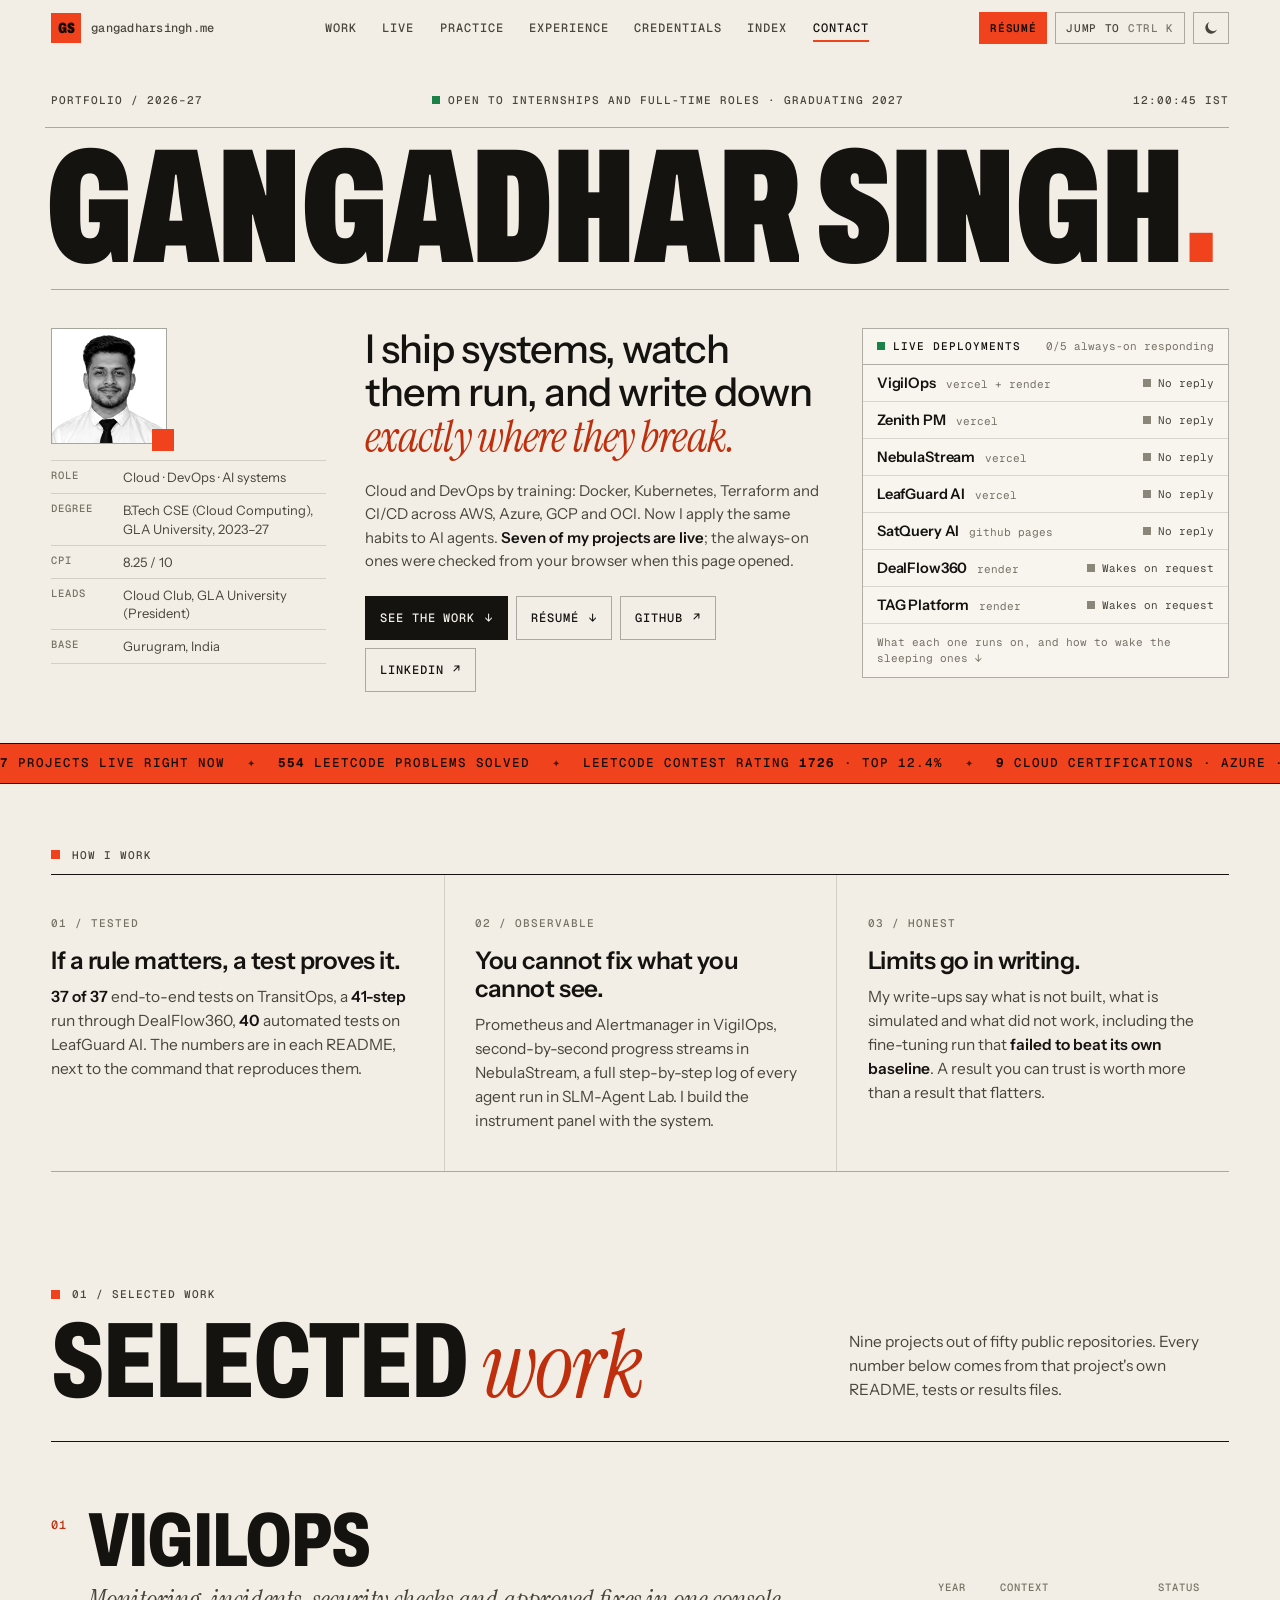
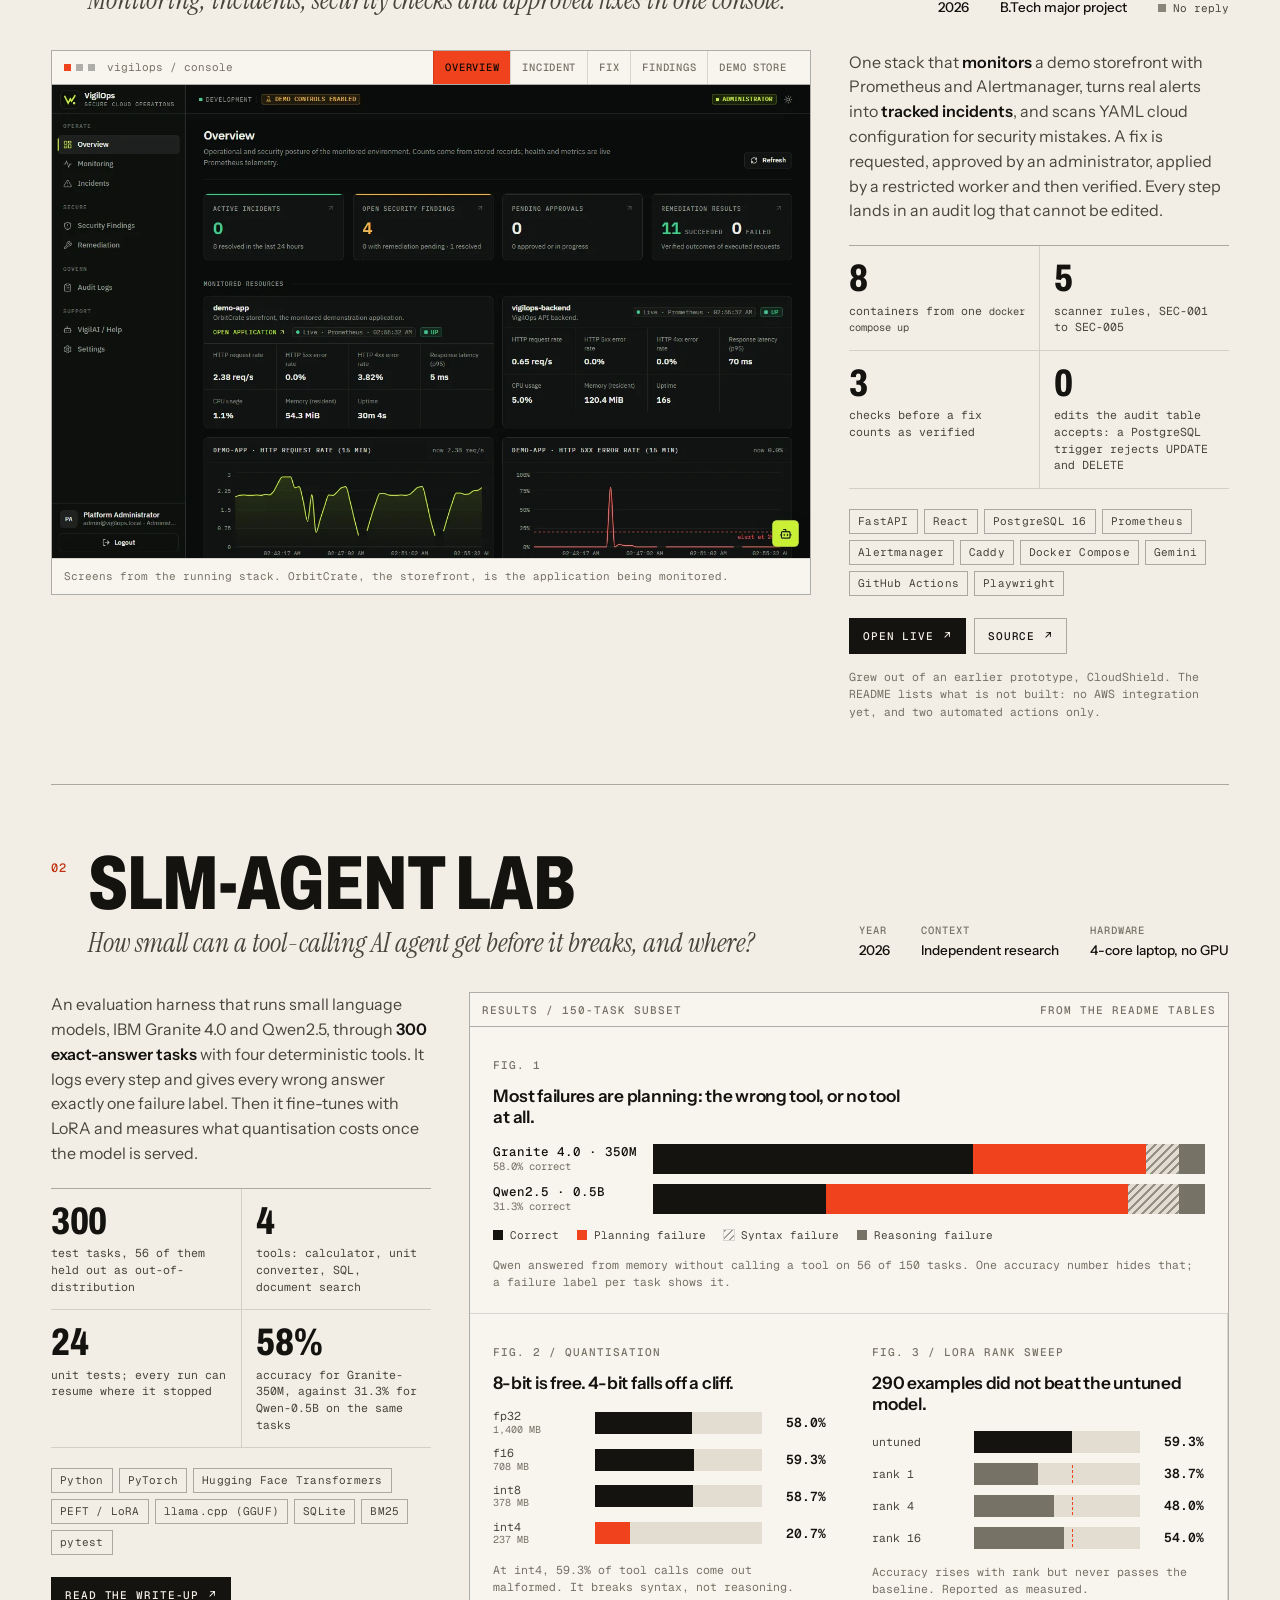
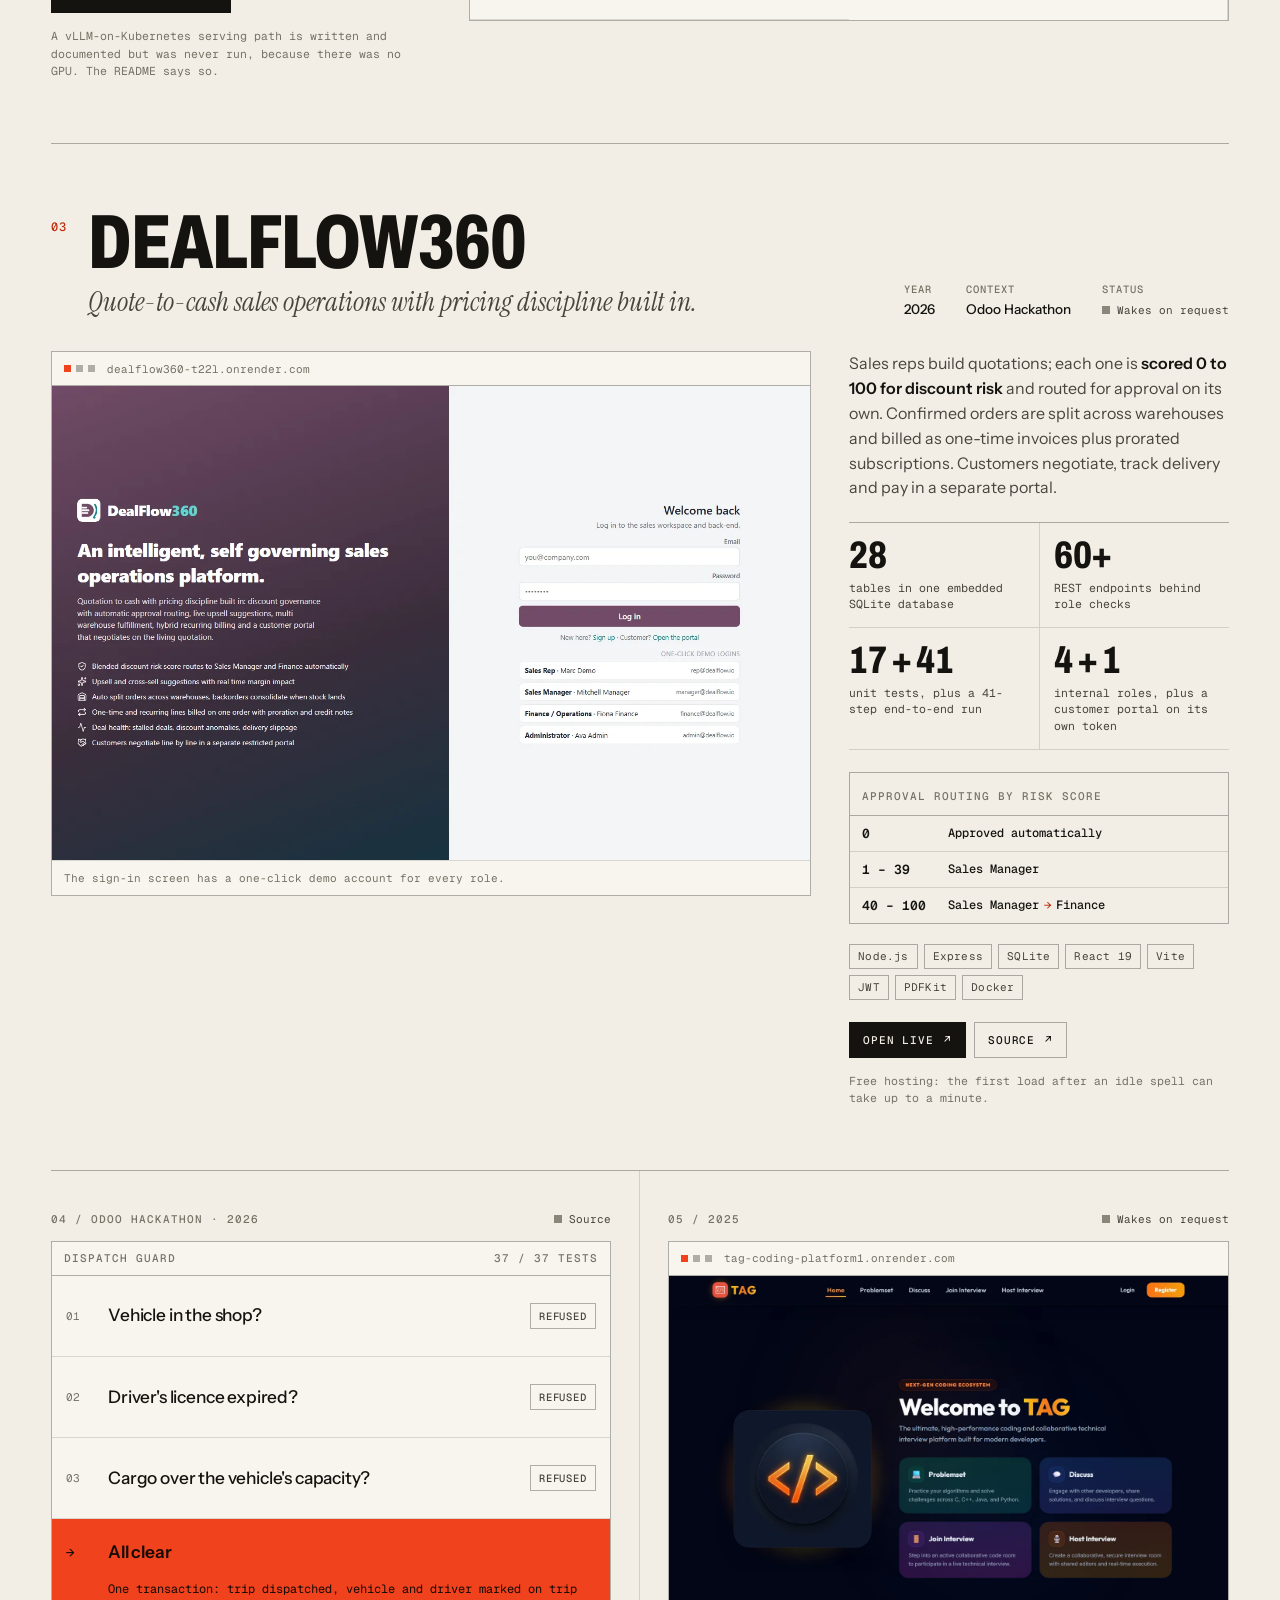
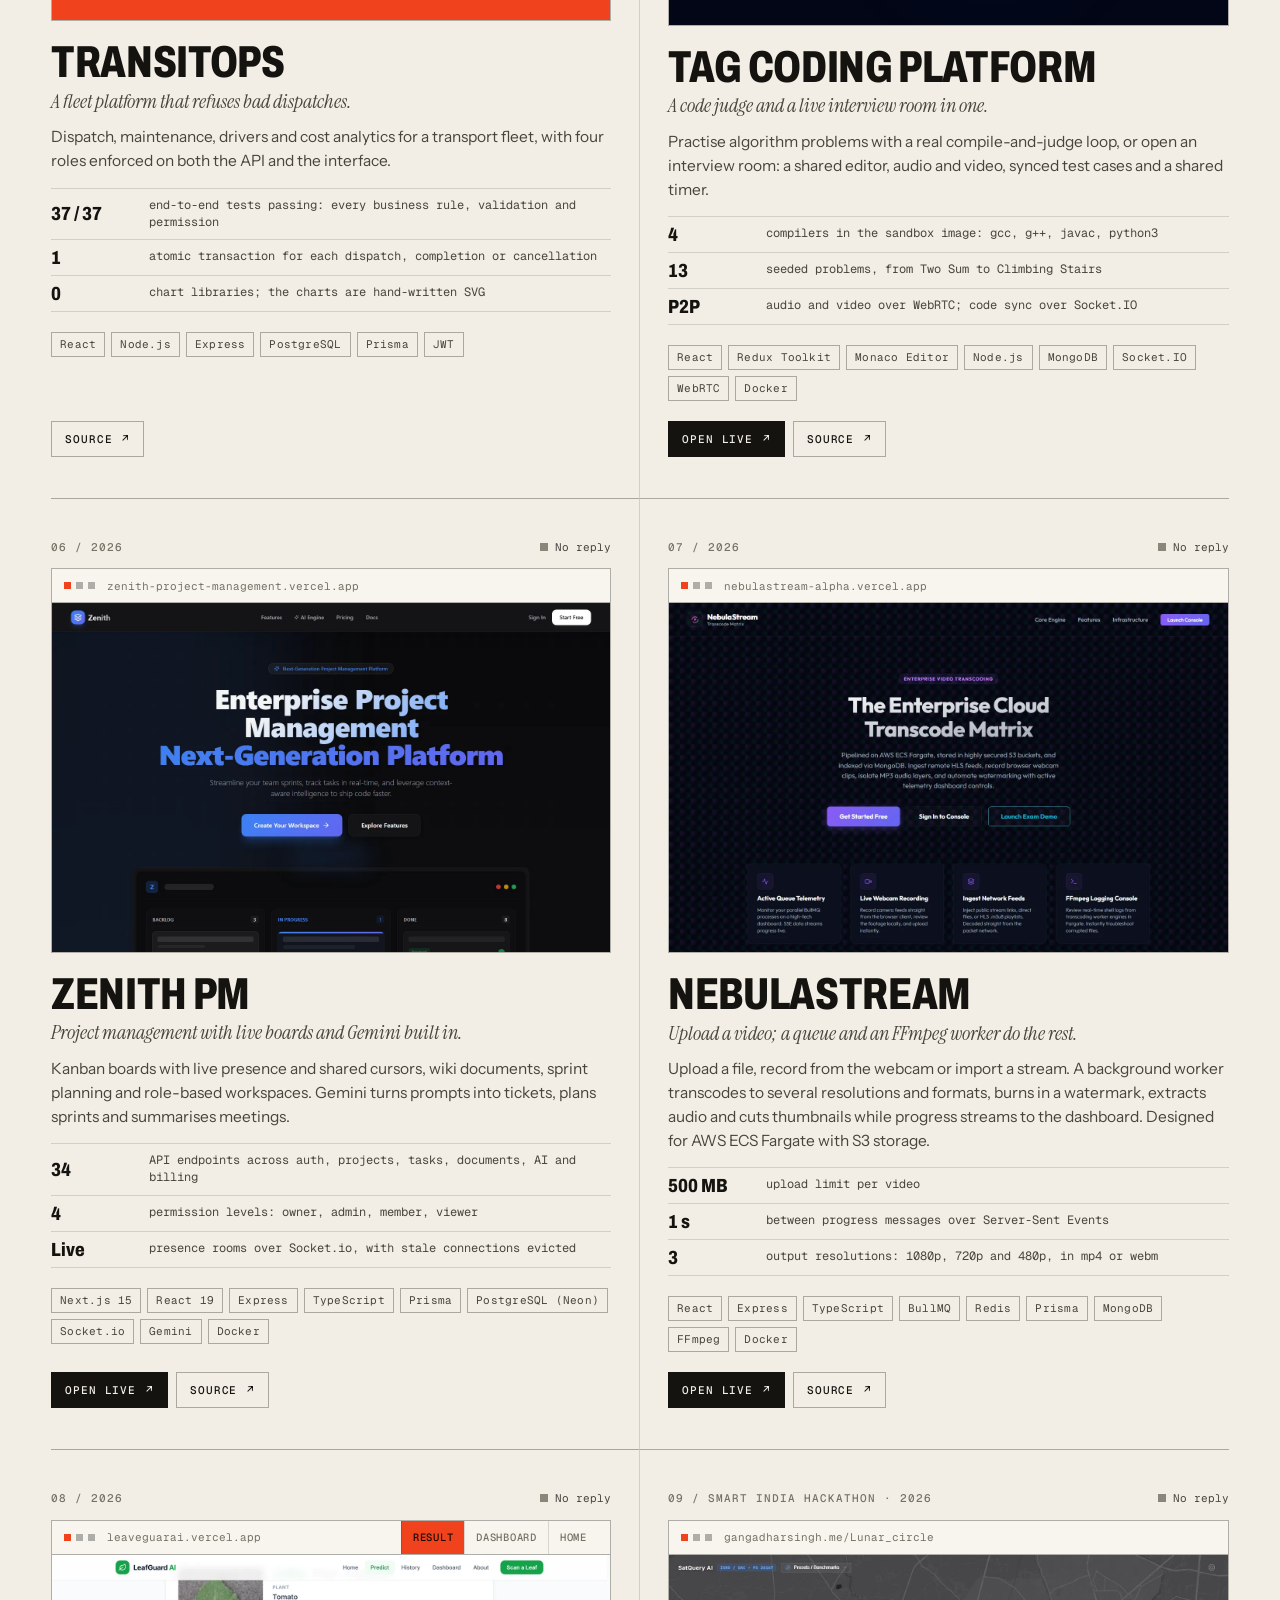
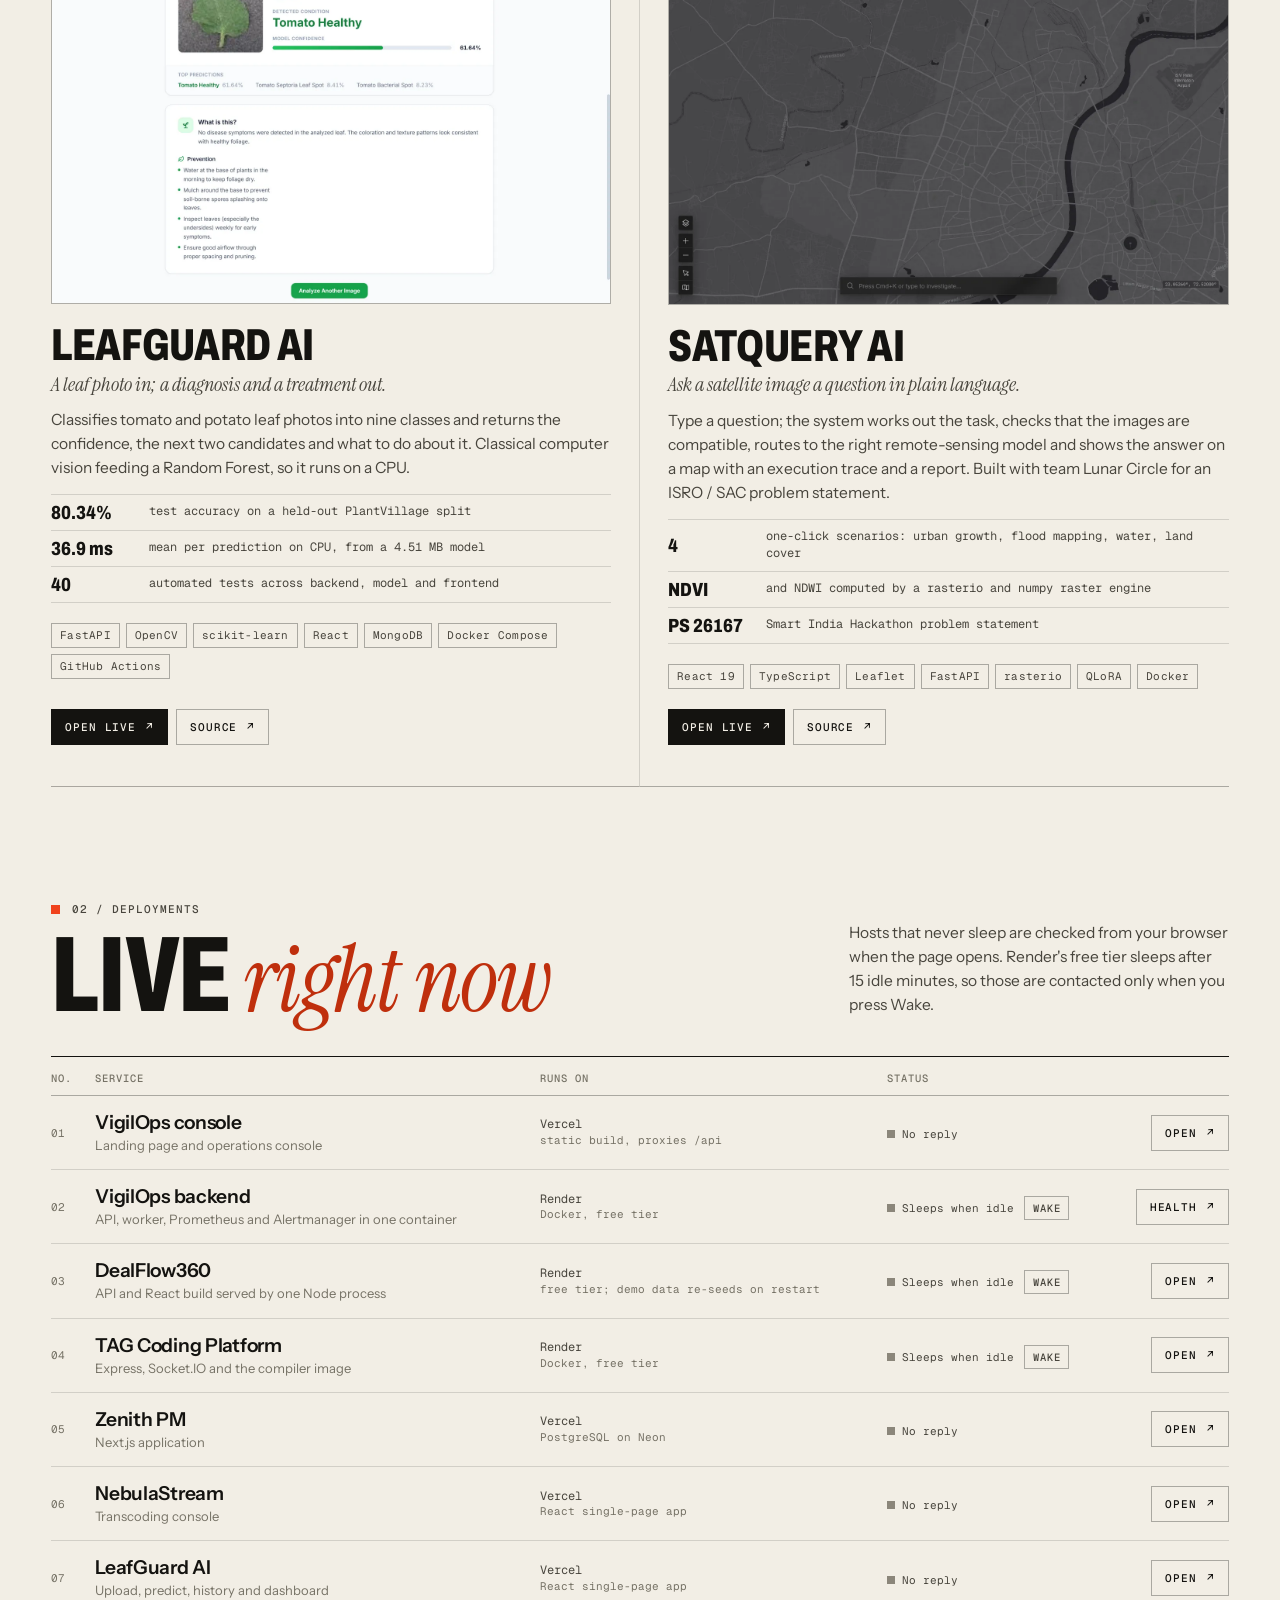
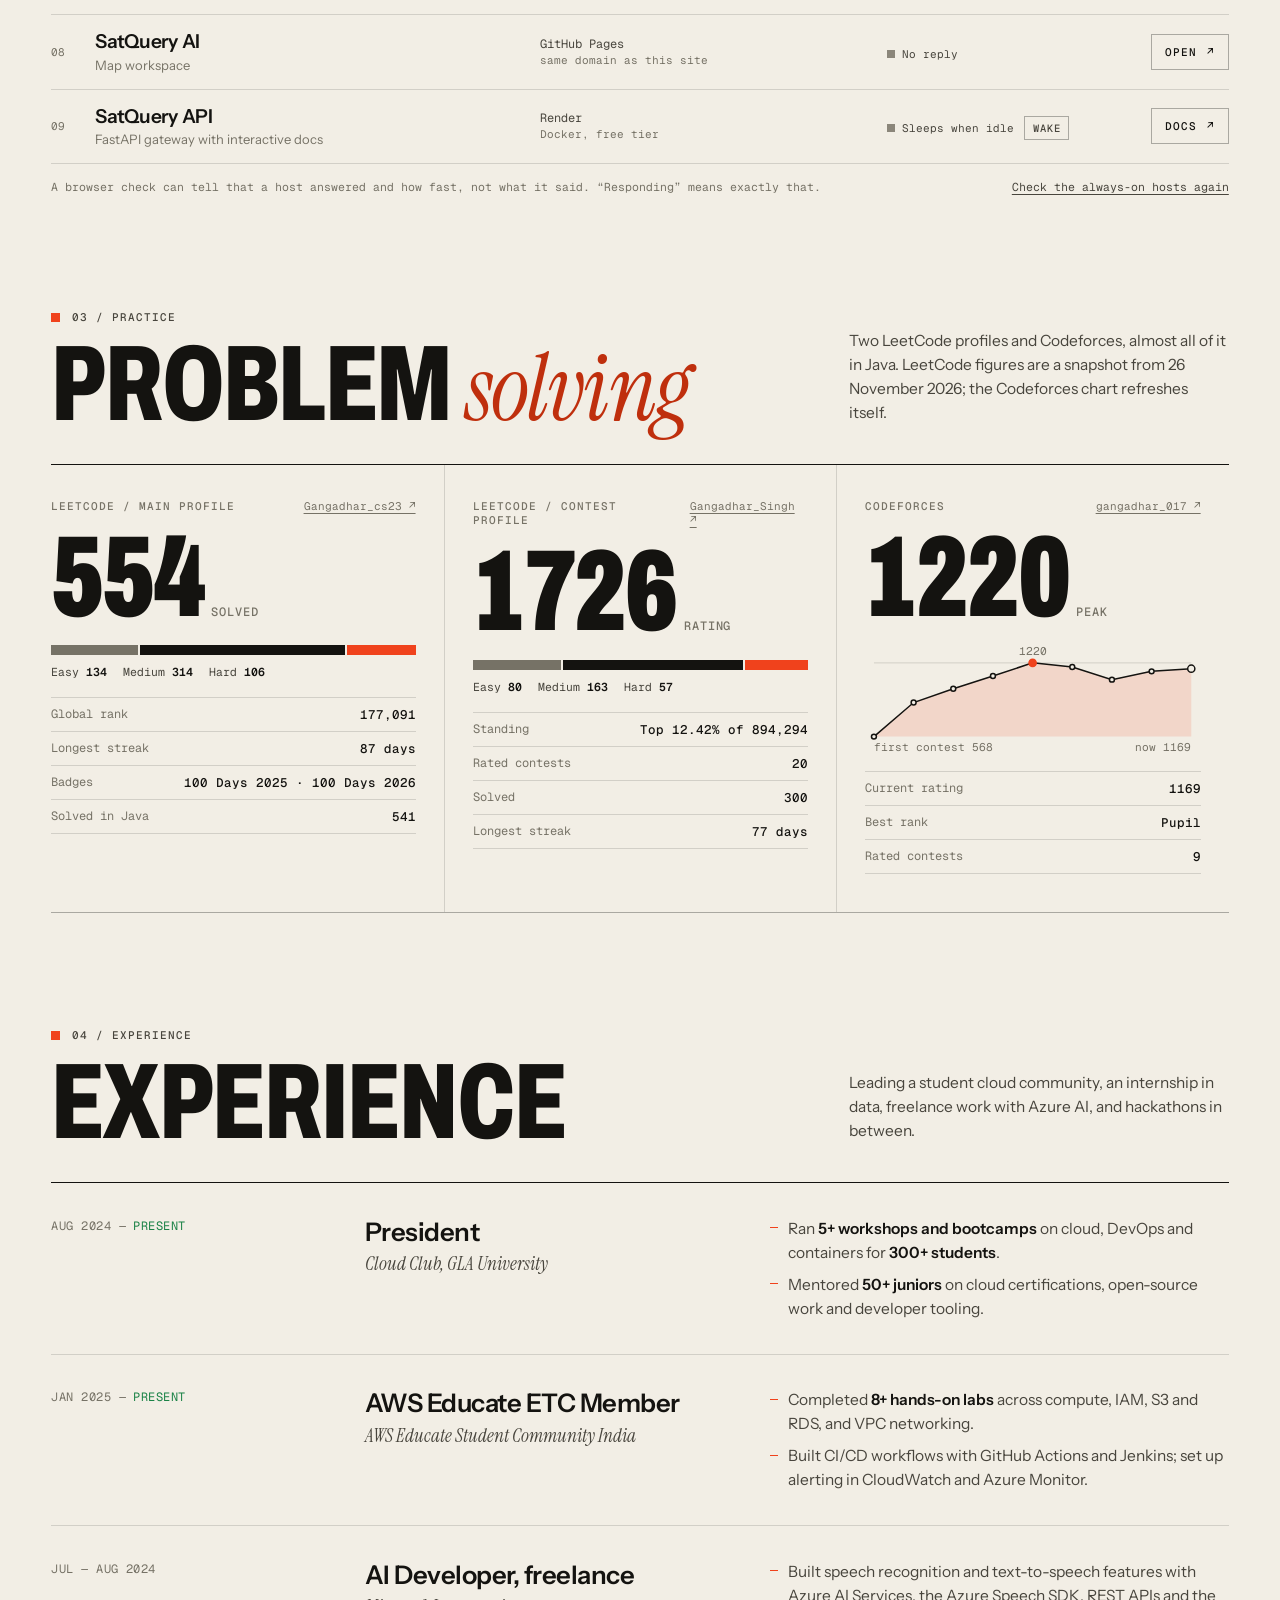
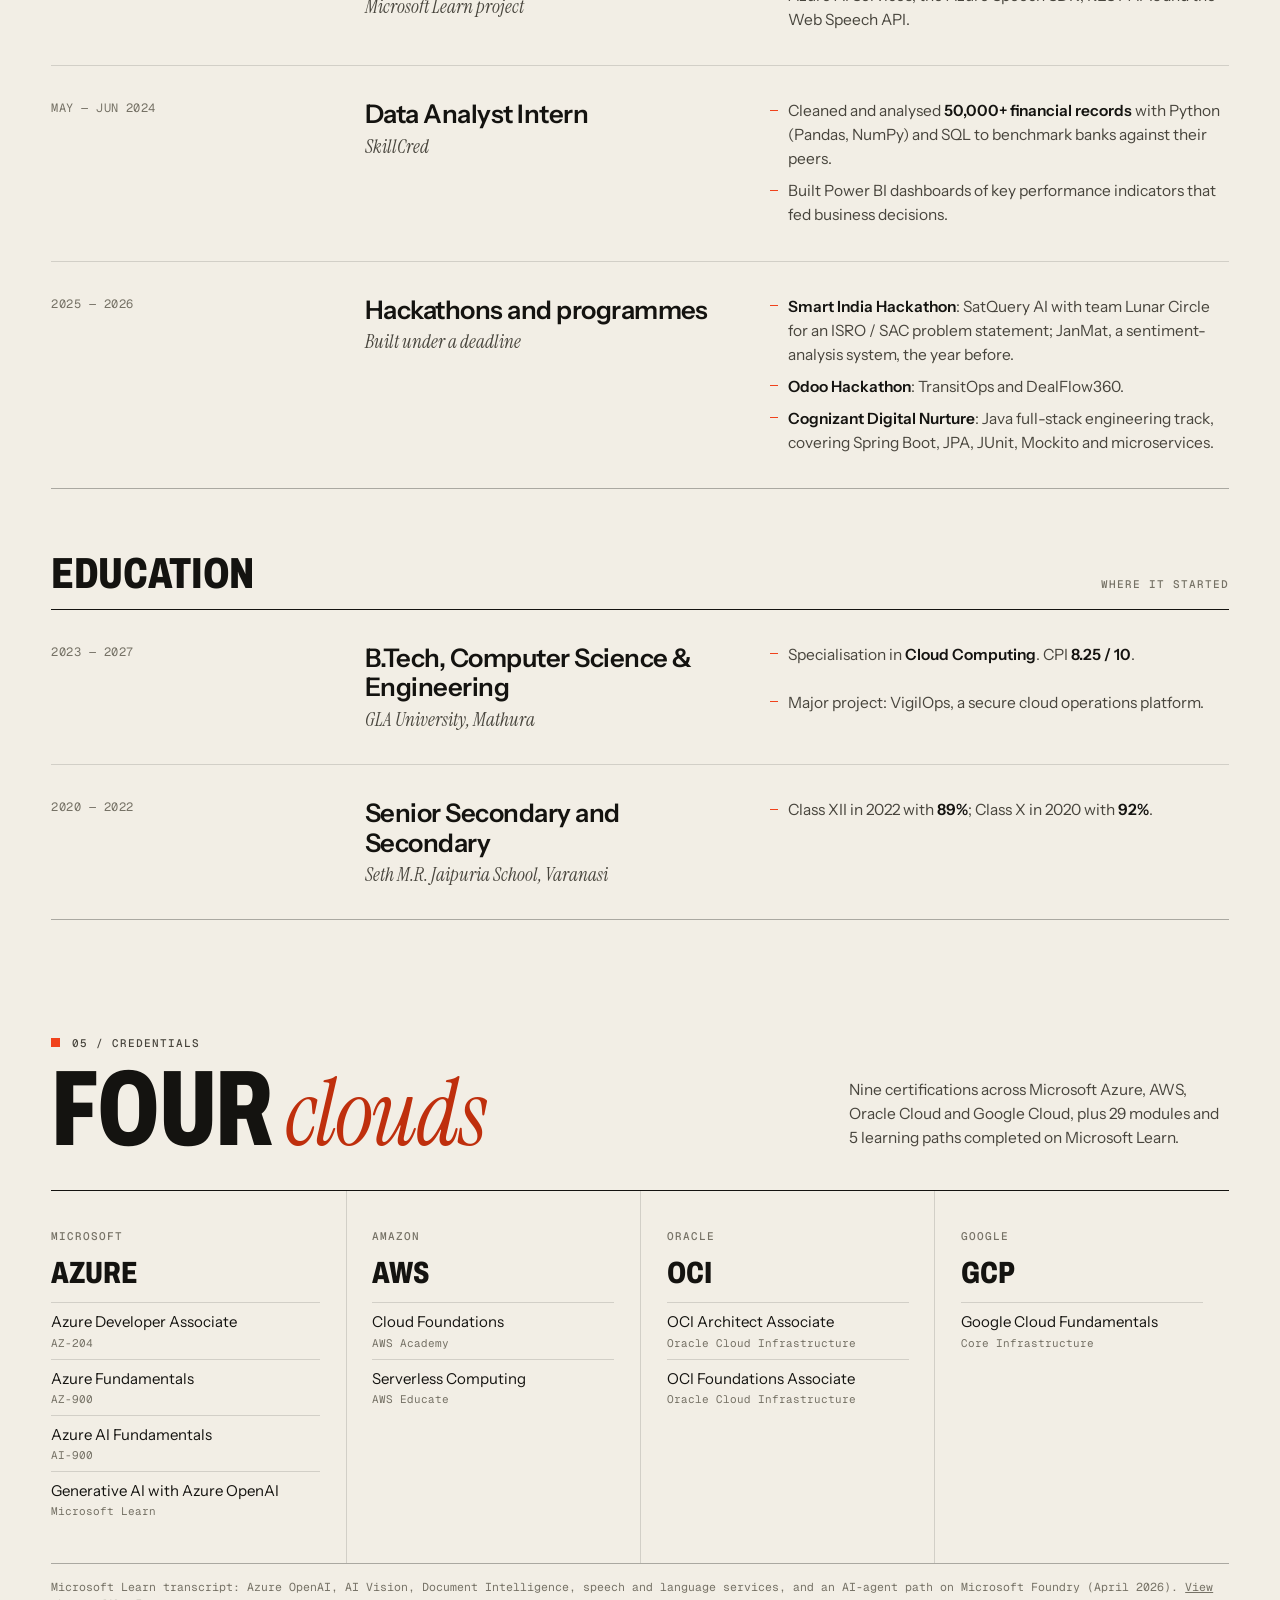
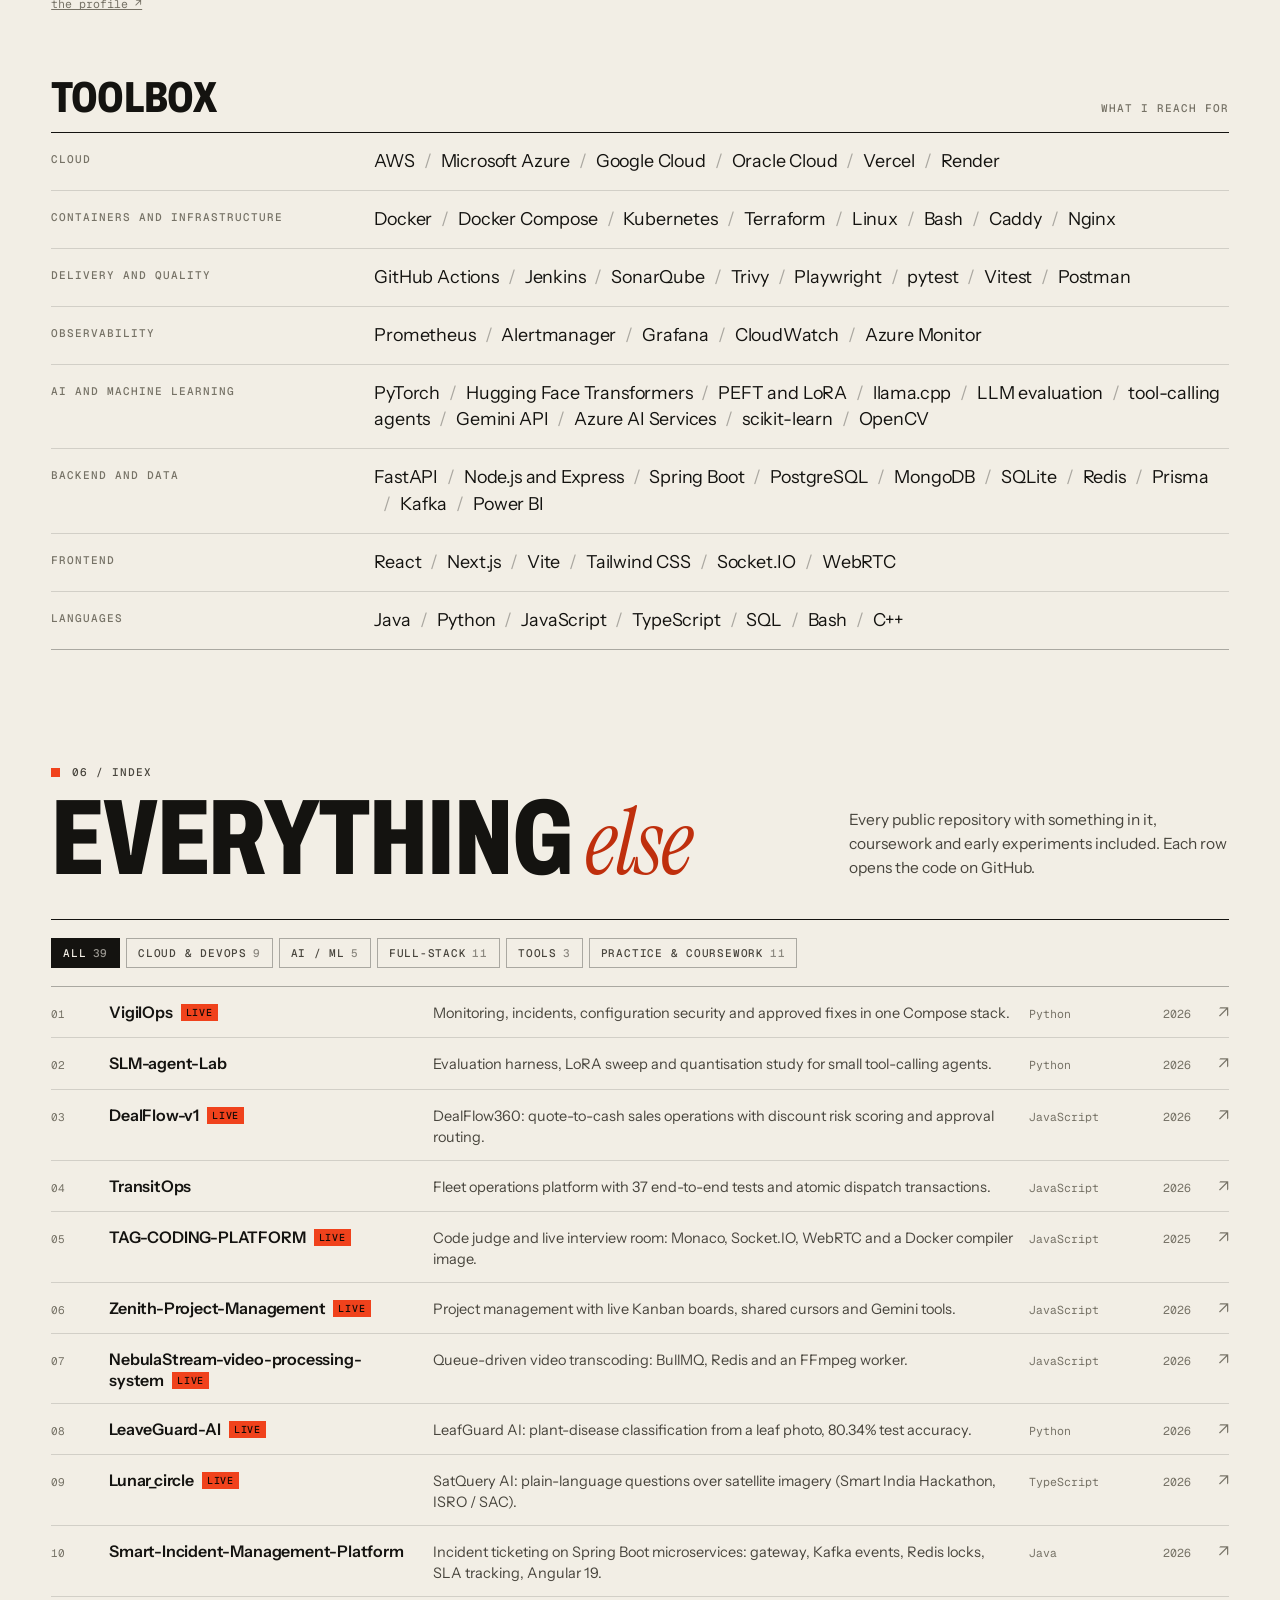
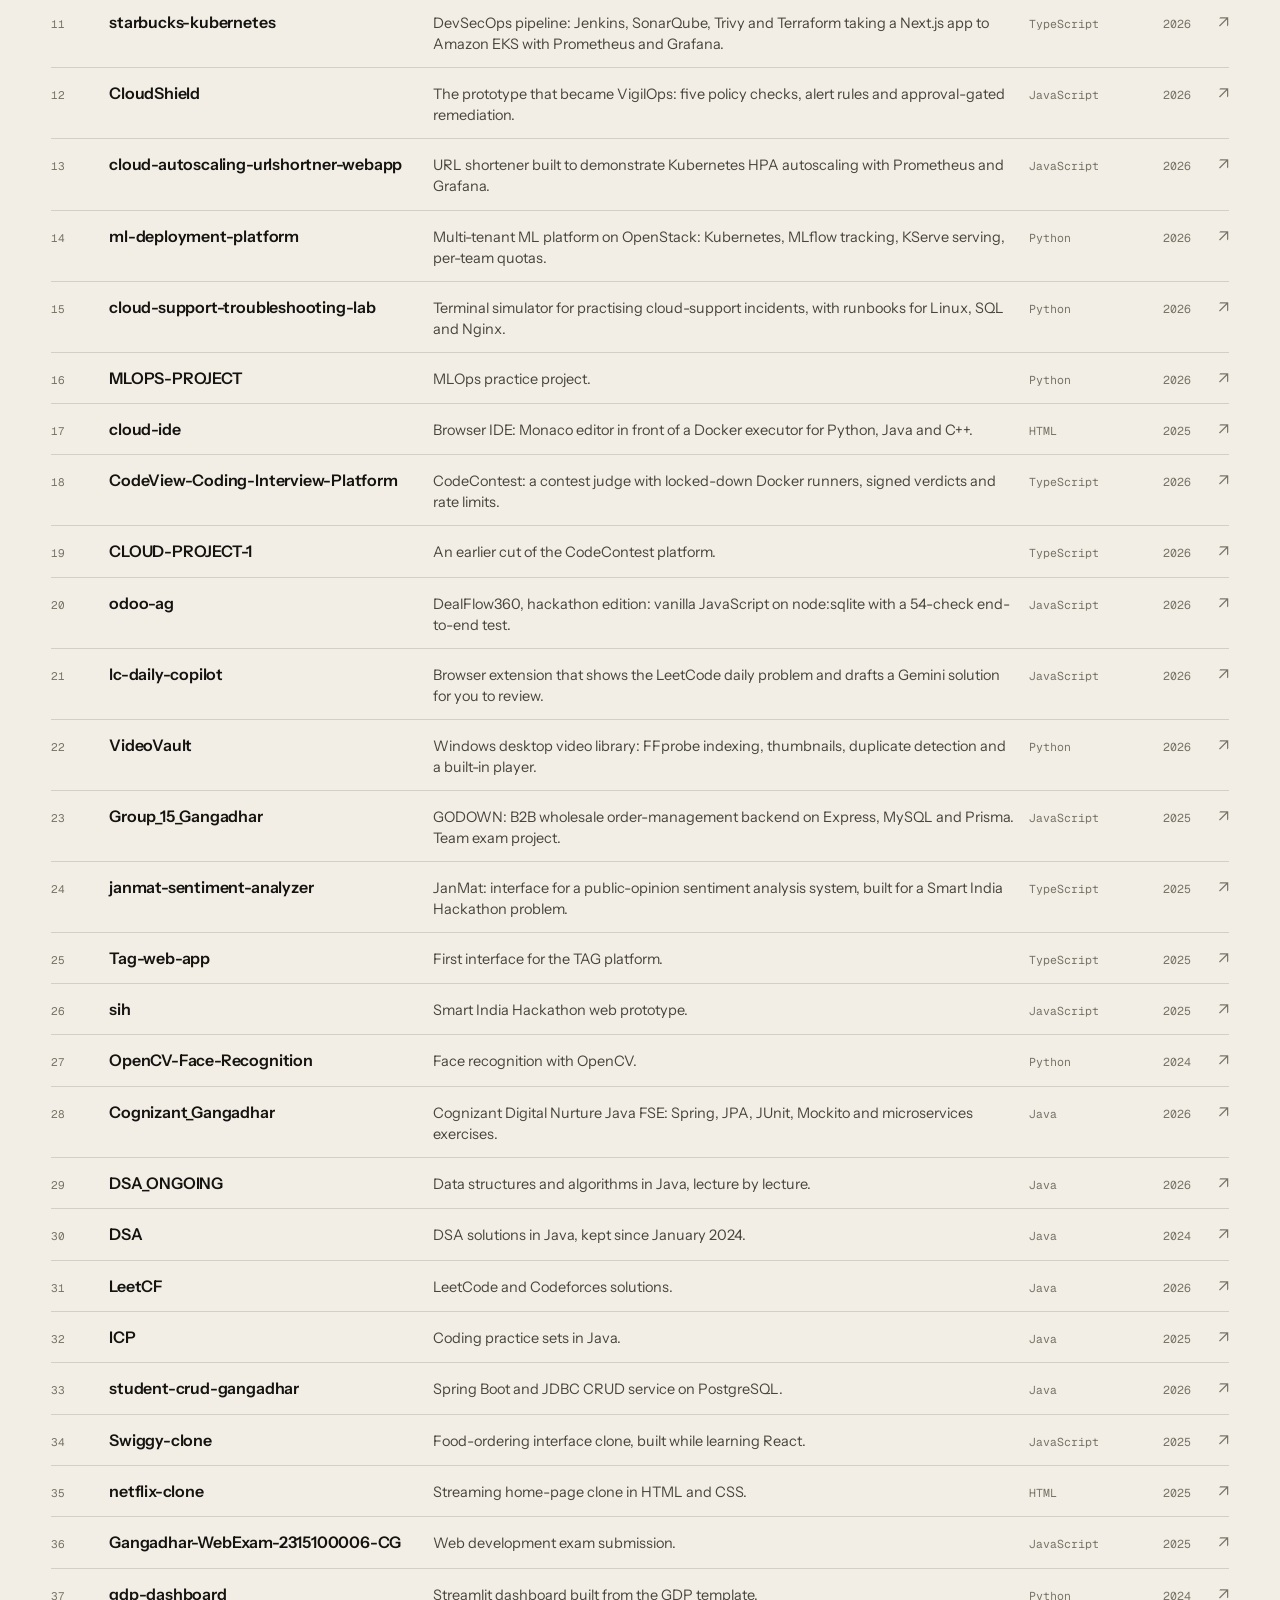
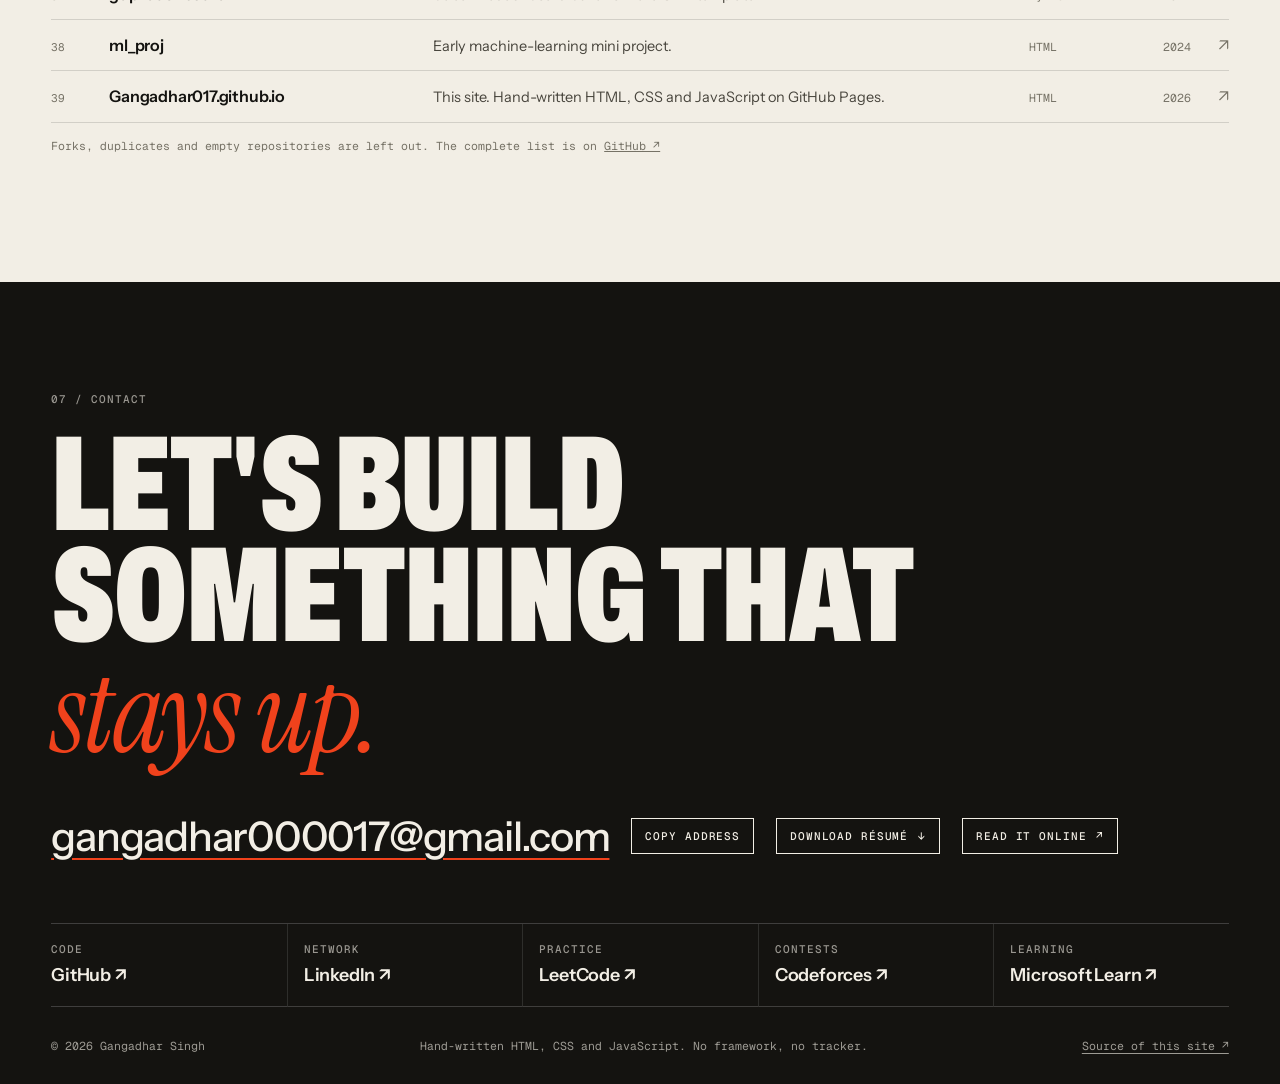
==== index.html @ ae64c6e2 "Link the resume from the top bar, hero, contact and command palette Also adds the Class XII result t" ====
<!doctype html>
<html lang="en">
<head>
<meta charset="utf-8">
<meta name="viewport" content="width=device-width, initial-scale=1">
<title>Gangadhar Singh — Cloud, DevOps and AI systems</title>
<meta name="description" content="Gangadhar Singh builds cloud systems, watches them run and writes down where they break. Final-year B.Tech (Cloud Computing), GLA University. Live projects, an evaluation harness for small AI agents, nine cloud certifications.">
<meta name="author" content="Gangadhar Singh">
<link rel="canonical" href="https://gangadharsingh.me/">
<meta name="theme-color" content="#f2eee5">
<meta property="og:type" content="website">
<meta property="og:url" content="https://gangadharsingh.me/">
<meta property="og:title" content="Gangadhar Singh — Cloud, DevOps and AI systems">
<meta property="og:description" content="I ship systems, watch them run, and write down exactly where they break. Live projects, research on small AI agents, nine cloud certifications.">
<meta property="og:image" content="https://gangadharsingh.me/assets/img/og.png">
<meta property="og:image:width" content="1200">
<meta property="og:image:height" content="630">
<meta name="twitter:card" content="summary_large_image">
<link rel="icon" href="assets/img/favicon.svg" type="image/svg+xml">
<script>(function(){var d=document.documentElement;d.classList.add('js');var t;try{t=localStorage.getItem('theme')}catch(e){}if(t!=='dark'&&t!=='light')t=window.matchMedia&&matchMedia('(prefers-color-scheme: dark)').matches?'dark':'light';d.setAttribute('data-theme',t)})();</script>
<link rel="preconnect" href="https://fonts.googleapis.com">
<link rel="preconnect" href="https://fonts.gstatic.com" crossorigin>
<link href="https://fonts.googleapis.com/css2?family=Archivo:wdth,wght@62..125,400..900&family=Geist+Mono:wght@400;500;600&family=Instrument+Sans:wght@400;500;600&family=Instrument+Serif:ital@0;1&display=swap" rel="stylesheet">
<link rel="stylesheet" href="assets/css/site.css">
<script type="application/ld+json">
{"@context":"https://schema.org","@type":"Person","name":"Gangadhar Singh","url":"https://gangadharsingh.me/","image":"https://gangadharsingh.me/assets/img/gangadhar-singh.webp","jobTitle":"Cloud and DevOps engineer","description":"Final-year B.Tech Computer Science (Cloud Computing) student at GLA University building cloud, DevOps and AI systems.","alumniOf":{"@type":"CollegeOrUniversity","name":"GLA University"},"address":{"@type":"PostalAddress","addressLocality":"Gurugram","addressCountry":"IN"},"knowsAbout":["Cloud computing","DevOps","Kubernetes","Docker","Terraform","CI/CD","LLM evaluation","Full-stack development"],"sameAs":["https://github.com/Gangadhar017","https://www.linkedin.com/in/gangadhar17","https://leetcode.com/u/Gangadhar_cs23/","https://leetcode.com/u/Gangadhar_Singh/","https://codeforces.com/profile/gangadhar_017","https://learn.microsoft.com/en-us/users/gangadharsingh-9927/"]}
</script>
</head>
<body>
<a class="skip" href="#work">Skip to the work</a>

<div class="topbar">
  <div class="wrap">
    <a class="brand" href="#top" aria-label="Gangadhar Singh, back to top">
      <span class="brand-mark" aria-hidden="true">GS</span>
      <span class="brand-text">gangadharsingh.me</span>
    </a>
    <nav class="nav" aria-label="Sections">
      <a href="#work">Work</a>
      <a href="#fleet">Live</a>
      <a href="#practice">Practice</a>
      <a href="#path">Experience</a>
      <a href="#creds">Credentials</a>
      <a href="#index">Index</a>
      <a href="#contact">Contact</a>
    </nav>
    <div class="top-actions">
      <a class="tool cv" href="resume/">Résumé</a>
      <button class="tool" type="button" data-cmdk aria-label="Open the command palette"><span class="t">Jump to</span> <kbd id="kbd">Ctrl K</kbd><span class="m">Menu</span></button>
      <button class="tool" type="button" id="theme" aria-label="Switch between light and dark theme">
        <svg class="moon" viewBox="0 0 16 16" aria-hidden="true"><path fill="currentColor" d="M6.2 1.2a6.8 6.8 0 1 0 8.6 8.6A5.6 5.6 0 0 1 6.2 1.2Z"/></svg>
        <svg class="sun" viewBox="0 0 16 16" aria-hidden="true"><path fill="none" stroke="currentColor" stroke-width="1.5" d="M8 1v2M8 13v2M1 8h2M13 8h2M3 3l1.4 1.4M11.6 11.6 13 13M13 3l-1.4 1.4M4.4 11.6 3 13"/><rect x="5.5" y="5.5" width="5" height="5" fill="currentColor"/></svg>
      </button>
    </div>
  </div>
</div>

<header class="hero" id="top">
  <div class="wrap">
    <div class="hero-meta">
      <span class="label">Portfolio / 2026–27</span>
      <span class="label avail"><i class="dot ok live"></i>Open to internships and full-time roles · graduating 2027</span>
      <span class="label" id="clock">Gurugram, India</span>
    </div>

    <h1 class="name" id="name" aria-label="Gangadhar Singh"><span class="name-in"><span class="w"><span>Gangadhar</span></span> <span class="w"><span>Singh<i class="o">.</i></span></span></span></h1>

    <div class="hero-grid">
      <div class="id">
        <div class="portrait"><img src="assets/img/gangadhar-singh.webp" width="200" height="200" alt="Portrait of Gangadhar Singh"></div>
        <dl class="spec">
          <div><dt>Role</dt><dd>Cloud · DevOps · AI systems</dd></div>
          <div><dt>Degree</dt><dd>B.Tech CSE (Cloud Computing), GLA University, 2023–27</dd></div>
          <div><dt>CPI</dt><dd>8.25 / 10</dd></div>
          <div><dt>Leads</dt><dd>Cloud Club, GLA University (President)</dd></div>
          <div><dt>Base</dt><dd>Gurugram, India</dd></div>
        </dl>
      </div>

      <div>
        <p class="lede">I ship systems, watch them run, and write down <span class="serif">exactly where they break.</span></p>
        <p class="sublede">Cloud and DevOps by training: Docker, Kubernetes, Terraform and CI/CD across AWS, Azure, GCP and OCI. Now I apply the same habits to AI agents. <b>Seven of my projects are live</b>; the always-on ones were checked from your browser when this page opened.</p>
        <div class="cta">
          <a class="btn" href="#work">See the work <span class="arr down" aria-hidden="true">↓</span></a>
          <a class="btn ghost" href="Gangadhar_Singh_Resume.pdf" download>Résumé <span class="arr down" aria-hidden="true">↓</span></a>
          <a class="btn ghost" href="https://github.com/Gangadhar017" target="_blank" rel="noopener">GitHub <span class="arr" aria-hidden="true">↗</span></a>
          <a class="btn ghost" href="https://www.linkedin.com/in/gangadhar17" target="_blank" rel="noopener">LinkedIn <span class="arr" aria-hidden="true">↗</span></a>
        </div>
      </div>

      <aside class="board" aria-label="Live deployments">
        <div class="board-head">
          <span class="label"><i class="dot ok live"></i>Live deployments</span>
          <span class="board-sum" id="fleet-sum">7 services</span>
        </div>
        <ul class="board-list">
          <li><a href="#vigilops"><span class="n">VigilOps</span><span class="h">vercel + render</span></a><span class="st" data-st="vigilops"><i class="dot ok"></i><span class="tx">Live</span></span></li>
          <li><a href="#zenith"><span class="n">Zenith PM</span><span class="h">vercel</span></a><span class="st" data-st="zenith"><i class="dot ok"></i><span class="tx">Live</span></span></li>
          <li><a href="#nebula"><span class="n">NebulaStream</span><span class="h">vercel</span></a><span class="st" data-st="nebula"><i class="dot ok"></i><span class="tx">Live</span></span></li>
          <li><a href="#leafguard"><span class="n">LeafGuard AI</span><span class="h">vercel</span></a><span class="st" data-st="leafguard"><i class="dot ok"></i><span class="tx">Live</span></span></li>
          <li><a href="#satquery"><span class="n">SatQuery AI</span><span class="h">github pages</span></a><span class="st" data-st="satquery"><i class="dot ok"></i><span class="tx">Live</span></span></li>
          <li><a href="#dealflow"><span class="n">DealFlow360</span><span class="h">render</span></a><span class="st" data-st="dealflow"><i class="dot"></i><span class="tx">Wakes on request</span></span></li>
          <li><a href="#tag"><span class="n">TAG Platform</span><span class="h">render</span></a><span class="st" data-st="tag"><i class="dot"></i><span class="tx">Wakes on request</span></span></li>
        </ul>
        <a class="board-foot" href="#fleet">What each one runs on, and how to wake the sleeping ones ↓</a>
      </aside>
    </div>
  </div>

  <div class="ticker" aria-hidden="true">
    <div class="ticker-track">
      <ul>
        <li><b>7</b> projects live right now</li>
        <li><b>554</b> LeetCode problems solved</li>
        <li>LeetCode contest rating <b>1726</b> · top 12.4%</li>
        <li><b>9</b> cloud certifications · Azure · AWS · OCI · GCP</li>
        <li>President, Cloud Club · GLA University</li>
        <li><b>300+</b> students taught in workshops</li>
        <li><b>37/37</b> end-to-end tests on TransitOps</li>
        <li><b>50</b> public repositories</li>
        <li>B.Tech CSE (Cloud Computing) · CPI <b>8.25</b></li>
        <li>Codeforces max <b>1220</b></li>
      </ul>
    </div>
  </div>
</header>

<main>

<section class="wrap" aria-labelledby="how-h">
  <div class="strip-head"><span class="label" id="how-h">How I work</span></div>
  <div class="principles">
    <div class="principle rv">
      <span class="label">01 / Tested</span>
      <h3>If a rule matters, a test proves it.</h3>
      <p><b>37 of 37</b> end-to-end tests on TransitOps, a <b>41-step</b> run through DealFlow360, <b>40</b> automated tests on LeafGuard AI. The numbers are in each README, next to the command that reproduces them.</p>
    </div>
    <div class="principle rv">
      <span class="label">02 / Observable</span>
      <h3>You cannot fix what you cannot see.</h3>
      <p>Prometheus and Alertmanager in VigilOps, second-by-second progress streams in NebulaStream, a full step-by-step log of every agent run in SLM-Agent Lab. I build the instrument panel with the system.</p>
    </div>
    <div class="principle rv">
      <span class="label">03 / Honest</span>
      <h3>Limits go in writing.</h3>
      <p>My write-ups say what is not built, what is simulated and what did not work, including the fine-tuning run that <b>failed to beat its own baseline</b>. A result you can trust is worth more than a result that flatters.</p>
    </div>
  </div>
</section>

<!-- ============ 01 WORK ============ -->
<section class="section" id="work" aria-labelledby="work-h">
  <div class="wrap">
    <div class="section-head">
      <div>
        <span class="label sec-no">01 / Selected work</span>
        <h2 id="work-h">Selected <span class="serif">work</span></h2>
      </div>
      <p class="sec-note">Nine projects out of fifty public repositories. Every number below comes from that project's own README, tests or results files.</p>
    </div>

    <!-- VigilOps -->
    <article class="case" id="vigilops">
      <header class="case-head">
        <div class="case-title">
          <span class="case-no">01</span>
          <div>
            <h3>VigilOps</h3>
            <p class="kicker">Monitoring, incidents, security checks and approved fixes in one console.</p>
          </div>
        </div>
        <dl class="meta">
          <div><dt>Year</dt><dd>2026</dd></div>
          <div><dt>Context</dt><dd>B.Tech major project</dd></div>
          <div><dt>Status</dt><dd><span class="st" data-st="vigilops"><i class="dot ok"></i><span class="tx">Live</span></span></dd></div>
        </dl>
      </header>
      <div class="case-body">
        <figure class="shot case-visual rv">
          <div class="shot-bar">
            <span class="sq" aria-hidden="true"><i></i><i></i><i></i></span>
            <span class="shot-url">vigilops / console</span>
            <div class="shot-tabs" role="tablist" aria-label="VigilOps screens">
              <button type="button" role="tab" aria-selected="true" data-src="assets/img/vigilops-overview.webp" data-alt="VigilOps overview: active incidents, open security findings, pending approvals, and live request-rate and error-rate charts for the monitored services.">Overview</button>
              <button type="button" role="tab" aria-selected="false" data-src="assets/img/vigilops-incident.webp" data-alt="VigilOps incident detail with its timeline and linked alert.">Incident</button>
              <button type="button" role="tab" aria-selected="false" data-src="assets/img/vigilops-remediation.webp" data-alt="VigilOps remediation request showing approval, execution and verification steps.">Fix</button>
              <button type="button" role="tab" aria-selected="false" data-src="assets/img/vigilops-findings.webp" data-alt="VigilOps security findings from the configuration scanner.">Findings</button>
              <button type="button" role="tab" aria-selected="false" data-src="assets/img/vigilops-orbitcrate.webp" data-alt="OrbitCrate, the demo storefront that VigilOps monitors.">Demo store</button>
            </div>
          </div>
          <img class="shot-img" src="assets/img/vigilops-overview.webp" width="1360" height="850" alt="VigilOps overview: active incidents, open security findings, pending approvals, and live request-rate and error-rate charts for the monitored services.">
          <figcaption>Screens from the running stack. OrbitCrate, the storefront, is the application being monitored.</figcaption>
        </figure>
        <div class="case-text rv">
          <p class="case-lead">One stack that <b>monitors</b> a demo storefront with Prometheus and Alertmanager, turns real alerts into <b>tracked incidents</b>, and scans YAML cloud configuration for security mistakes. A fix is requested, approved by an administrator, applied by a restricted worker and then verified. Every step lands in an audit log that cannot be edited.</p>
          <ul class="facts">
            <li><b>8</b><span>containers from one <code>docker compose up</code></span></li>
            <li><b>5</b><span>scanner rules, SEC-001 to SEC-005</span></li>
            <li><b>3</b><span>checks before a fix counts as verified</span></li>
            <li><b>0</b><span>edits the audit table accepts: a PostgreSQL trigger rejects UPDATE and DELETE</span></li>
          </ul>
          <ul class="chips" aria-label="Built with">
            <li>FastAPI</li><li>React</li><li>PostgreSQL 16</li><li>Prometheus</li><li>Alertmanager</li><li>Caddy</li><li>Docker Compose</li><li>Gemini</li><li>GitHub Actions</li><li>Playwright</li>
          </ul>
          <div class="links">
            <a class="btn sm" href="https://frontend-sigma-one-0hshbxb8vj.vercel.app/" target="_blank" rel="noopener">Open live <span class="arr" aria-hidden="true">↗</span></a>
            <a class="btn sm ghost" href="https://github.com/Gangadhar017/VigilOps" target="_blank" rel="noopener">Source <span class="arr" aria-hidden="true">↗</span></a>
          </div>
          <p class="note">Grew out of an earlier prototype, CloudShield. The README lists what is not built: no AWS integration yet, and two automated actions only.</p>
        </div>
      </div>
    </article>

    <!-- SLM-Agent Lab -->
    <article class="case flip" id="slm">
      <header class="case-head">
        <div class="case-title">
          <span class="case-no">02</span>
          <div>
            <h3>SLM-Agent Lab</h3>
            <p class="kicker">How small can a tool-calling AI agent get before it breaks, and where?</p>
          </div>
        </div>
        <dl class="meta">
          <div><dt>Year</dt><dd>2026</dd></div>
          <div><dt>Context</dt><dd>Independent research</dd></div>
          <div><dt>Hardware</dt><dd>4-core laptop, no GPU</dd></div>
        </dl>
      </header>
      <div class="case-body">
        <figure class="lab case-visual rv" aria-label="Results from SLM-Agent Lab">
          <div class="lab-head"><span class="label">Results / 150-task subset</span><span class="label">from the README tables</span></div>
          <div class="lab-grid">
            <div class="plot wide">
              <span class="label">Fig. 1</span>
              <h4>Most failures are planning: the wrong tool, or no tool at all.</h4>
              <div class="stack-row">
                <span class="k">Granite 4.0 · 350M<small>58.0% correct</small></span>
                <div class="stack" role="img" aria-label="Granite 4.0 350M: 87 correct, 47 planning failures, 9 syntax failures, 7 reasoning failures out of 150 tasks.">
                  <i class="seg c" style="--w:58%"></i><i class="seg p" style="--w:31.33%"></i><i class="seg s" style="--w:6%"></i><i class="seg r" style="--w:4.67%"></i>
                </div>
              </div>
              <div class="stack-row">
                <span class="k">Qwen2.5 · 0.5B<small>31.3% correct</small></span>
                <div class="stack" role="img" aria-label="Qwen2.5 0.5B: 47 correct, 82 planning failures, 14 syntax failures, 7 reasoning failures out of 150 tasks.">
                  <i class="seg c" style="--w:31.33%"></i><i class="seg p" style="--w:54.67%"></i><i class="seg s" style="--w:9.33%"></i><i class="seg r" style="--w:4.67%"></i>
                </div>
              </div>
              <div class="legend" aria-hidden="true">
                <span><i class="c"></i>Correct</span><span><i class="p"></i>Planning failure</span><span><i class="s"></i>Syntax failure</span><span><i class="r"></i>Reasoning failure</span>
              </div>
              <p class="cap">Qwen answered from memory without calling a tool on 56 of 150 tasks. One accuracy number hides that; a failure label per task shows it.</p>
            </div>
            <div class="plot">
              <span class="label">Fig. 2 / Quantisation</span>
              <h4>8-bit is free. 4-bit falls off a cliff.</h4>
              <div class="bars">
                <div class="bar-row"><span class="k">fp32<small>1,400 MB</small></span><div class="track"><i class="fill" style="--w:58%"></i></div><span class="v">58.0%</span></div>
                <div class="bar-row"><span class="k">f16<small>708 MB</small></span><div class="track"><i class="fill" style="--w:59.3%"></i></div><span class="v">59.3%</span></div>
                <div class="bar-row"><span class="k">int8<small>378 MB</small></span><div class="track"><i class="fill" style="--w:58.7%"></i></div><span class="v">58.7%</span></div>
                <div class="bar-row"><span class="k">int4<small>237 MB</small></span><div class="track"><i class="fill hot" style="--w:20.7%"></i></div><span class="v">20.7%</span></div>
              </div>
              <p class="cap">At int4, 59.3% of tool calls come out malformed. It breaks syntax, not reasoning.</p>
            </div>
            <div class="plot">
              <span class="label">Fig. 3 / LoRA rank sweep</span>
              <h4>290 examples did not beat the untuned model.</h4>
              <div class="bars">
                <div class="bar-row"><span class="k">untuned</span><div class="track"><i class="fill" style="--w:59.3%"></i></div><span class="v">59.3%</span></div>
                <div class="bar-row"><span class="k">rank 1</span><div class="track"><i class="fill dim" style="--w:38.7%"></i><i class="ref" style="--at:59.3%"></i></div><span class="v">38.7%</span></div>
                <div class="bar-row"><span class="k">rank 4</span><div class="track"><i class="fill dim" style="--w:48%"></i><i class="ref" style="--at:59.3%"></i></div><span class="v">48.0%</span></div>
                <div class="bar-row"><span class="k">rank 16</span><div class="track"><i class="fill dim" style="--w:54%"></i><i class="ref" style="--at:59.3%"></i></div><span class="v">54.0%</span></div>
              </div>
              <p class="cap">Accuracy rises with rank but never passes the baseline. Reported as measured.</p>
            </div>
          </div>
        </figure>
        <div class="case-text rv">
          <p class="case-lead">An evaluation harness that runs small language models, IBM Granite 4.0 and Qwen2.5, through <b>300 exact-answer tasks</b> with four deterministic tools. It logs every step and gives every wrong answer exactly one failure label. Then it fine-tunes with LoRA and measures what quantisation costs once the model is served.</p>
          <ul class="facts">
            <li><b>300</b><span>test tasks, 56 of them held out as out-of-distribution</span></li>
            <li><b>4</b><span>tools: calculator, unit converter, SQL, document search</span></li>
            <li><b>24</b><span>unit tests; every run can resume where it stopped</span></li>
            <li><b>58%</b><span>accuracy for Granite-350M, against 31.3% for Qwen-0.5B on the same tasks</span></li>
          </ul>
          <ul class="chips" aria-label="Built with">
            <li>Python</li><li>PyTorch</li><li>Hugging Face Transformers</li><li>PEFT / LoRA</li><li>llama.cpp (GGUF)</li><li>SQLite</li><li>BM25</li><li>pytest</li>
          </ul>
          <div class="links">
            <a class="btn sm" href="https://github.com/Gangadhar017/SLM-agent-Lab" target="_blank" rel="noopener">Read the write-up <span class="arr" aria-hidden="true">↗</span></a>
          </div>
          <p class="note">A vLLM-on-Kubernetes serving path is written and documented but was never run, because there was no GPU. The README says so.</p>
        </div>
      </div>
    </article>

    <!-- DealFlow360 -->
    <article class="case" id="dealflow">
      <header class="case-head">
        <div class="case-title">
          <span class="case-no">03</span>
          <div>
            <h3>DealFlow360</h3>
            <p class="kicker">Quote-to-cash sales operations with pricing discipline built in.</p>
          </div>
        </div>
        <dl class="meta">
          <div><dt>Year</dt><dd>2026</dd></div>
          <div><dt>Context</dt><dd>Odoo Hackathon</dd></div>
          <div><dt>Status</dt><dd><span class="st" data-st="dealflow"><i class="dot"></i><span class="tx">Wakes on request</span></span></dd></div>
        </dl>
      </header>
      <div class="case-body">
        <figure class="shot case-visual rv">
          <div class="shot-bar">
            <span class="sq" aria-hidden="true"><i></i><i></i><i></i></span>
            <span class="shot-url">dealflow360-t22l.onrender.com</span>
          </div>
          <a class="shot-link" href="https://dealflow360-t22l.onrender.com/" target="_blank" rel="noopener"><img class="shot-img" loading="lazy" decoding="async" src="assets/img/dealflow.webp" width="1440" height="900" alt="DealFlow360 sign-in screen listing its capabilities and one-click demo logins for sales rep, sales manager, finance and administrator."></a>
          <figcaption>The sign-in screen has a one-click demo account for every role.</figcaption>
        </figure>
        <div class="case-text rv">
          <p class="case-lead">Sales reps build quotations; each one is <b>scored 0 to 100 for discount risk</b> and routed for approval on its own. Confirmed orders are split across warehouses and billed as one-time invoices plus prorated subscriptions. Customers negotiate, track delivery and pay in a separate portal.</p>
          <ul class="facts">
            <li><b>28</b><span>tables in one embedded SQLite database</span></li>
            <li><b>60+</b><span>REST endpoints behind role checks</span></li>
            <li><b>17 + 41</b><span>unit tests, plus a 41-step end-to-end run</span></li>
            <li><b>4 + 1</b><span>internal roles, plus a customer portal on its own token</span></li>
          </ul>
          <div class="route" aria-label="How a quotation is routed by risk score">
            <div class="route-head"><span class="label">Approval routing by risk score</span></div>
            <div class="route-row"><span class="sc">0</span><span class="to"><b>Approved automatically</b></span></div>
            <div class="route-row"><span class="sc">1 – 39</span><span class="to"><b>Sales Manager</b></span></div>
            <div class="route-row"><span class="sc">40 – 100</span><span class="to"><b>Sales Manager</b><i>→</i><b>Finance</b></span></div>
          </div>
          <ul class="chips" aria-label="Built with">
            <li>Node.js</li><li>Express</li><li>SQLite</li><li>React 19</li><li>Vite</li><li>JWT</li><li>PDFKit</li><li>Docker</li>
          </ul>
          <div class="links">
            <a class="btn sm" href="https://dealflow360-t22l.onrender.com/" target="_blank" rel="noopener">Open live <span class="arr" aria-hidden="true">↗</span></a>
            <a class="btn sm ghost" href="https://github.com/Gangadhar017/DealFlow-v1" target="_blank" rel="noopener">Source <span class="arr" aria-hidden="true">↗</span></a>
          </div>
          <p class="note">Free hosting: the first load after an idle spell can take up to a minute.</p>
        </div>
      </div>
    </article>

    <!-- six more -->
    <div class="cards">

      <article class="card rv" id="transitops">
        <div class="card-top"><span class="label">04 / Odoo Hackathon · 2026</span><span class="st"><i class="dot"></i><span class="tx">Source</span></span></div>
        <figure class="lab guard" aria-label="What TransitOps checks before a dispatch">
          <div class="lab-head"><span class="label">Dispatch guard</span><span class="label">37 / 37 tests</span></div>
          <ol class="guard-list">
            <li><span class="q">Vehicle in the shop?</span><span class="a">Refused</span></li>
            <li><span class="q">Driver's licence expired?</span><span class="a">Refused</span></li>
            <li><span class="q">Cargo over the vehicle's capacity?</span><span class="a">Refused</span></li>
            <li class="pass"><span class="q">All clear</span><span class="a">One transaction: trip dispatched, vehicle and driver marked on trip</span></li>
          </ol>
        </figure>
        <h3>TransitOps</h3>
        <p class="kicker">A fleet platform that refuses bad dispatches.</p>
        <p class="desc">Dispatch, maintenance, drivers and cost analytics for a transport fleet, with four roles enforced on both the API and the interface.</p>
        <ul class="pts">
          <li><b>37 / 37</b><span>end-to-end tests passing: every business rule, validation and permission</span></li>
          <li><b>1</b><span>atomic transaction for each dispatch, completion or cancellation</span></li>
          <li><b>0</b><span>chart libraries; the charts are hand-written SVG</span></li>
        </ul>
        <ul class="chips" aria-label="Built with"><li>React</li><li>Node.js</li><li>Express</li><li>PostgreSQL</li><li>Prisma</li><li>JWT</li></ul>
        <div class="links">
          <a class="btn sm ghost" href="https://github.com/Gangadhar017/TransitOps" target="_blank" rel="noopener">Source <span class="arr" aria-hidden="true">↗</span></a>
        </div>
      </article>

      <article class="card rv" id="tag">
        <div class="card-top"><span class="label">05 / 2025</span><span class="st" data-st="tag"><i class="dot"></i><span class="tx">Wakes on request</span></span></div>
        <figure class="shot">
          <div class="shot-bar"><span class="sq" aria-hidden="true"><i></i><i></i><i></i></span><span class="shot-url">tag-coding-platform1.onrender.com</span></div>
          <a class="shot-link" href="https://tag-coding-platform1.onrender.com/" target="_blank" rel="noopener"><img class="shot-img" loading="lazy" decoding="async" src="assets/img/tag.webp" width="1440" height="900" alt="TAG home screen with entry points for the problem set, discussions, joining an interview and hosting an interview."></a>
        </figure>
        <h3>TAG Coding Platform</h3>
        <p class="kicker">A code judge and a live interview room in one.</p>
        <p class="desc">Practise algorithm problems with a real compile-and-judge loop, or open an interview room: a shared editor, audio and video, synced test cases and a shared timer.</p>
        <ul class="pts">
          <li><b>4</b><span>compilers in the sandbox image: gcc, g++, javac, python3</span></li>
          <li><b>13</b><span>seeded problems, from Two Sum to Climbing Stairs</span></li>
          <li><b>P2P</b><span>audio and video over WebRTC; code sync over Socket.IO</span></li>
        </ul>
        <ul class="chips" aria-label="Built with"><li>React</li><li>Redux Toolkit</li><li>Monaco Editor</li><li>Node.js</li><li>MongoDB</li><li>Socket.IO</li><li>WebRTC</li><li>Docker</li></ul>
        <div class="links">
          <a class="btn sm" href="https://tag-coding-platform1.onrender.com/" target="_blank" rel="noopener">Open live <span class="arr" aria-hidden="true">↗</span></a>
          <a class="btn sm ghost" href="https://github.com/Gangadhar017/TAG-CODING-PLATFORM" target="_blank" rel="noopener">Source <span class="arr" aria-hidden="true">↗</span></a>
        </div>
      </article>

      <article class="card rv" id="zenith">
        <div class="card-top"><span class="label">06 / 2026</span><span class="st" data-st="zenith"><i class="dot ok"></i><span class="tx">Live</span></span></div>
        <figure class="shot">
          <div class="shot-bar"><span class="sq" aria-hidden="true"><i></i><i></i><i></i></span><span class="shot-url">zenith-project-management.vercel.app</span></div>
          <a class="shot-link" href="https://zenith-project-management.vercel.app/" target="_blank" rel="noopener"><img class="shot-img" loading="lazy" decoding="async" src="assets/img/zenith.webp" width="1440" height="900" alt="Zenith landing page above a preview of a Kanban board with backlog, in-progress and done columns."></a>
        </figure>
        <h3>Zenith PM</h3>
        <p class="kicker">Project management with live boards and Gemini built in.</p>
        <p class="desc">Kanban boards with live presence and shared cursors, wiki documents, sprint planning and role-based workspaces. Gemini turns prompts into tickets, plans sprints and summarises meetings.</p>
        <ul class="pts">
          <li><b>34</b><span>API endpoints across auth, projects, tasks, documents, AI and billing</span></li>
          <li><b>4</b><span>permission levels: owner, admin, member, viewer</span></li>
          <li><b>Live</b><span>presence rooms over Socket.io, with stale connections evicted</span></li>
        </ul>
        <ul class="chips" aria-label="Built with"><li>Next.js 15</li><li>React 19</li><li>Express</li><li>TypeScript</li><li>Prisma</li><li>PostgreSQL (Neon)</li><li>Socket.io</li><li>Gemini</li><li>Docker</li></ul>
        <div class="links">
          <a class="btn sm" href="https://zenith-project-management.vercel.app/" target="_blank" rel="noopener">Open live <span class="arr" aria-hidden="true">↗</span></a>
          <a class="btn sm ghost" href="https://github.com/Gangadhar017/Zenith-Project-Management" target="_blank" rel="noopener">Source <span class="arr" aria-hidden="true">↗</span></a>
        </div>
      </article>

      <article class="card rv" id="nebula">
        <div class="card-top"><span class="label">07 / 2026</span><span class="st" data-st="nebula"><i class="dot ok"></i><span class="tx">Live</span></span></div>
        <figure class="shot">
          <div class="shot-bar"><span class="sq" aria-hidden="true"><i></i><i></i><i></i></span><span class="shot-url">nebulastream-alpha.vercel.app</span></div>
          <a class="shot-link" href="https://nebulastream-alpha.vercel.app/" target="_blank" rel="noopener"><img class="shot-img" loading="lazy" decoding="async" src="assets/img/nebulastream.webp" width="1440" height="900" alt="NebulaStream landing page describing queue telemetry, webcam recording, network feed ingest and an FFmpeg logging console."></a>
        </figure>
        <h3>NebulaStream</h3>
        <p class="kicker">Upload a video; a queue and an FFmpeg worker do the rest.</p>
        <p class="desc">Upload a file, record from the webcam or import a stream. A background worker transcodes to several resolutions and formats, burns in a watermark, extracts audio and cuts thumbnails while progress streams to the dashboard. Designed for AWS ECS Fargate with S3 storage.</p>
        <ul class="pts">
          <li><b>500 MB</b><span>upload limit per video</span></li>
          <li><b>1 s</b><span>between progress messages over Server-Sent Events</span></li>
          <li><b>3</b><span>output resolutions: 1080p, 720p and 480p, in mp4 or webm</span></li>
        </ul>
        <ul class="chips" aria-label="Built with"><li>React</li><li>Express</li><li>TypeScript</li><li>BullMQ</li><li>Redis</li><li>Prisma</li><li>MongoDB</li><li>FFmpeg</li><li>Docker</li></ul>
        <div class="links">
          <a class="btn sm" href="https://nebulastream-alpha.vercel.app/" target="_blank" rel="noopener">Open live <span class="arr" aria-hidden="true">↗</span></a>
          <a class="btn sm ghost" href="https://github.com/Gangadhar017/NebulaStream-video-processing-system" target="_blank" rel="noopener">Source <span class="arr" aria-hidden="true">↗</span></a>
        </div>
      </article>

      <article class="card rv" id="leafguard">
        <div class="card-top"><span class="label">08 / 2026</span><span class="st" data-st="leafguard"><i class="dot ok"></i><span class="tx">Live</span></span></div>
        <figure class="shot">
          <div class="shot-bar">
            <span class="sq" aria-hidden="true"><i></i><i></i><i></i></span>
            <span class="shot-url">leaveguarai.vercel.app</span>
            <div class="shot-tabs" role="tablist" aria-label="LeafGuard AI screens">
              <button type="button" role="tab" aria-selected="true" data-src="assets/img/leafguard-result.webp" data-alt="LeafGuard AI result: a tomato leaf classified as healthy with 61.64% confidence, the next two candidates, and prevention advice.">Result</button>
              <button type="button" role="tab" aria-selected="false" data-src="assets/img/leafguard-dashboard.webp" data-alt="LeafGuard AI statistics dashboard.">Dashboard</button>
              <button type="button" role="tab" aria-selected="false" data-src="assets/img/leafguard-home.webp" data-alt="LeafGuard AI home page.">Home</button>
            </div>
          </div>
          <img class="shot-img" loading="lazy" decoding="async" src="assets/img/leafguard-result.webp" width="1440" height="900" alt="LeafGuard AI result: a tomato leaf classified as healthy with 61.64% confidence, the next two candidates, and prevention advice.">
        </figure>
        <h3>LeafGuard AI</h3>
        <p class="kicker">A leaf photo in; a diagnosis and a treatment out.</p>
        <p class="desc">Classifies tomato and potato leaf photos into nine classes and returns the confidence, the next two candidates and what to do about it. Classical computer vision feeding a Random Forest, so it runs on a CPU.</p>
        <ul class="pts">
          <li><b>80.34%</b><span>test accuracy on a held-out PlantVillage split</span></li>
          <li><b>36.9 ms</b><span>mean per prediction on CPU, from a 4.51 MB model</span></li>
          <li><b>40</b><span>automated tests across backend, model and frontend</span></li>
        </ul>
        <ul class="chips" aria-label="Built with"><li>FastAPI</li><li>OpenCV</li><li>scikit-learn</li><li>React</li><li>MongoDB</li><li>Docker Compose</li><li>GitHub Actions</li></ul>
        <div class="links">
          <a class="btn sm" href="https://leaveguarai.vercel.app/" target="_blank" rel="noopener">Open live <span class="arr" aria-hidden="true">↗</span></a>
          <a class="btn sm ghost" href="https://github.com/Gangadhar017/LeaveGuard-AI" target="_blank" rel="noopener">Source <span class="arr" aria-hidden="true">↗</span></a>
        </div>
      </article>

      <article class="card rv" id="satquery">
        <div class="card-top"><span class="label">09 / Smart India Hackathon · 2026</span><span class="st" data-st="satquery"><i class="dot ok"></i><span class="tx">Live</span></span></div>
        <figure class="shot">
          <div class="shot-bar"><span class="sq" aria-hidden="true"><i></i><i></i><i></i></span><span class="shot-url">gangadharsingh.me/Lunar_circle</span></div>
          <a class="shot-link" href="https://gangadhar017.github.io/Lunar_circle/" target="_blank" rel="noopener"><img class="shot-img" loading="lazy" decoding="async" src="assets/img/satquery.webp" width="1440" height="900" alt="SatQuery AI workspace: a dark map of Ahmedabad with a query box and layer controls."></a>
        </figure>
        <h3>SatQuery AI</h3>
        <p class="kicker">Ask a satellite image a question in plain language.</p>
        <p class="desc">Type a question; the system works out the task, checks that the images are compatible, routes to the right remote-sensing model and shows the answer on a map with an execution trace and a report. Built with team Lunar Circle for an ISRO / SAC problem statement.</p>
        <ul class="pts">
          <li><b>4</b><span>one-click scenarios: urban growth, flood mapping, water, land cover</span></li>
          <li><b>NDVI</b><span>and NDWI computed by a rasterio and numpy raster engine</span></li>
          <li><b>PS 26167</b><span>Smart India Hackathon problem statement</span></li>
        </ul>
        <ul class="chips" aria-label="Built with"><li>React 19</li><li>TypeScript</li><li>Leaflet</li><li>FastAPI</li><li>rasterio</li><li>QLoRA</li><li>Docker</li></ul>
        <div class="links">
          <a class="btn sm" href="https://gangadhar017.github.io/Lunar_circle/" target="_blank" rel="noopener">Open live <span class="arr" aria-hidden="true">↗</span></a>
          <a class="btn sm ghost" href="https://github.com/Gangadhar017/Lunar_circle" target="_blank" rel="noopener">Source <span class="arr" aria-hidden="true">↗</span></a>
        </div>
      </article>

    </div>
  </div>
</section>

<!-- ============ 02 LIVE ============ -->
<section class="section" id="fleet" aria-labelledby="fleet-h">
  <div class="wrap">
    <div class="section-head">
      <div>
        <span class="label sec-no">02 / Deployments</span>
        <h2 id="fleet-h">Live <span class="serif">right now</span></h2>
      </div>
      <p class="sec-note">Hosts that never sleep are checked from your browser when the page opens. Render's free tier sleeps after 15 idle minutes, so those are contacted only when you press Wake.</p>
    </div>

    <table class="fleet">
      <thead>
        <tr><th scope="col">No.</th><th scope="col">Service</th><th scope="col">Runs on</th><th scope="col">Status</th><th scope="col"><span class="sr-only">Open</span></th></tr>
      </thead>
      <tbody>
        <tr>
          <td class="num">01</td>
          <td class="svc">VigilOps console<small>Landing page and operations console</small></td>
          <td class="host">Vercel<small>static build, proxies /api</small></td>
          <td class="stc"><span class="st" data-st="vigilops"><i class="dot ok"></i><span class="tx">Live</span></span></td>
          <td class="go"><a class="btn sm ghost" href="https://frontend-sigma-one-0hshbxb8vj.vercel.app/" target="_blank" rel="noopener">Open <span class="arr" aria-hidden="true">↗</span></a></td>
        </tr>
        <tr>
          <td class="num">02</td>
          <td class="svc">VigilOps backend<small>API, worker, Prometheus and Alertmanager in one container</small></td>
          <td class="host">Render<small>Docker, free tier</small></td>
          <td class="stc"><span class="st" data-st="vigilapi"><i class="dot"></i><span class="tx">Sleeps when idle</span></span><button class="wake" type="button" data-wake="vigilapi">Wake</button></td>
          <td class="go"><a class="btn sm ghost" href="https://vigilops.onrender.com/api/health" target="_blank" rel="noopener">Health <span class="arr" aria-hidden="true">↗</span></a></td>
        </tr>
        <tr>
          <td class="num">03</td>
          <td class="svc">DealFlow360<small>API and React build served by one Node process</small></td>
          <td class="host">Render<small>free tier; demo data re-seeds on restart</small></td>
          <td class="stc"><span class="st" data-st="dealflow"><i class="dot"></i><span class="tx">Sleeps when idle</span></span><button class="wake" type="button" data-wake="dealflow">Wake</button></td>
          <td class="go"><a class="btn sm ghost" href="https://dealflow360-t22l.onrender.com/" target="_blank" rel="noopener">Open <span class="arr" aria-hidden="true">↗</span></a></td>
        </tr>
        <tr>
          <td class="num">04</td>
          <td class="svc">TAG Coding Platform<small>Express, Socket.IO and the compiler image</small></td>
          <td class="host">Render<small>Docker, free tier</small></td>
          <td class="stc"><span class="st" data-st="tag"><i class="dot"></i><span class="tx">Sleeps when idle</span></span><button class="wake" type="button" data-wake="tag">Wake</button></td>
          <td class="go"><a class="btn sm ghost" href="https://tag-coding-platform1.onrender.com/" target="_blank" rel="noopener">Open <span class="arr" aria-hidden="true">↗</span></a></td>
        </tr>
        <tr>
          <td class="num">05</td>
          <td class="svc">Zenith PM<small>Next.js application</small></td>
          <td class="host">Vercel<small>PostgreSQL on Neon</small></td>
          <td class="stc"><span class="st" data-st="zenith"><i class="dot ok"></i><span class="tx">Live</span></span></td>
          <td class="go"><a class="btn sm ghost" href="https://zenith-project-management.vercel.app/" target="_blank" rel="noopener">Open <span class="arr" aria-hidden="true">↗</span></a></td>
        </tr>
        <tr>
          <td class="num">06</td>
          <td class="svc">NebulaStream<small>Transcoding console</small></td>
          <td class="host">Vercel<small>React single-page app</small></td>
          <td class="stc"><span class="st" data-st="nebula"><i class="dot ok"></i><span class="tx">Live</span></span></td>
          <td class="go"><a class="btn sm ghost" href="https://nebulastream-alpha.vercel.app/" target="_blank" rel="noopener">Open <span class="arr" aria-hidden="true">↗</span></a></td>
        </tr>
        <tr>
          <td class="num">07</td>
          <td class="svc">LeafGuard AI<small>Upload, predict, history and dashboard</small></td>
          <td class="host">Vercel<small>React single-page app</small></td>
          <td class="stc"><span class="st" data-st="leafguard"><i class="dot ok"></i><span class="tx">Live</span></span></td>
          <td class="go"><a class="btn sm ghost" href="https://leaveguarai.vercel.app/" target="_blank" rel="noopener">Open <span class="arr" aria-hidden="true">↗</span></a></td>
        </tr>
        <tr>
          <td class="num">08</td>
          <td class="svc">SatQuery AI<small>Map workspace</small></td>
          <td class="host">GitHub Pages<small>same domain as this site</small></td>
          <td class="stc"><span class="st" data-st="satquery"><i class="dot ok"></i><span class="tx">Live</span></span></td>
          <td class="go"><a class="btn sm ghost" href="https://gangadhar017.github.io/Lunar_circle/" target="_blank" rel="noopener">Open <span class="arr" aria-hidden="true">↗</span></a></td>
        </tr>
        <tr>
          <td class="num">09</td>
          <td class="svc">SatQuery API<small>FastAPI gateway with interactive docs</small></td>
          <td class="host">Render<small>Docker, free tier</small></td>
          <td class="stc"><span class="st" data-st="satapi"><i class="dot"></i><span class="tx">Sleeps when idle</span></span><button class="wake" type="button" data-wake="satapi">Wake</button></td>
          <td class="go"><a class="btn sm ghost" href="https://satquery-ai-skyy.onrender.com/docs" target="_blank" rel="noopener">Docs <span class="arr" aria-hidden="true">↗</span></a></td>
        </tr>
      </tbody>
    </table>
    <p class="fleet-foot"><span>A browser check can tell that a host answered and how fast, not what it said. “Responding” means exactly that.</span><button type="button" id="recheck">Check the always-on hosts again</button></p>
  </div>
</section>

<!-- ============ 03 PRACTICE ============ -->
<section class="section" id="practice" aria-labelledby="practice-h">
  <div class="wrap">
    <div class="section-head">
      <div>
        <span class="label sec-no">03 / Practice</span>
        <h2 id="practice-h">Problem <span class="serif">solving</span></h2>
      </div>
      <p class="sec-note">Two LeetCode profiles and Codeforces, almost all of it in Java. LeetCode figures are a snapshot from 26 November 2026; the Codeforces chart refreshes itself.</p>
    </div>

    <div class="score">
      <div class="panel rv">
        <div class="panel-head"><span class="label">LeetCode / main profile</span><a href="https://leetcode.com/u/Gangadhar_cs23/" target="_blank" rel="noopener">Gangadhar_cs23 ↗</a></div>
        <p class="big">554<small>solved</small></p>
        <div class="split" role="img" aria-label="134 easy, 314 medium, 106 hard"><i style="--n:134"></i><i style="--n:314"></i><i style="--n:106"></i></div>
        <p class="split-key"><span>Easy <b>134</b></span><span>Medium <b>314</b></span><span>Hard <b>106</b></span></p>
        <dl class="kv">
          <div><dt>Global rank</dt><dd>177,091</dd></div>
          <div><dt>Longest streak</dt><dd>87 days</dd></div>
          <div><dt>Badges</dt><dd>100 Days 2025 · 100 Days 2026</dd></div>
          <div><dt>Solved in Java</dt><dd>541</dd></div>
        </dl>
      </div>

      <div class="panel rv">
        <div class="panel-head"><span class="label">LeetCode / contest profile</span><a href="https://leetcode.com/u/Gangadhar_Singh/" target="_blank" rel="noopener">Gangadhar_Singh ↗</a></div>
        <p class="big">1726<small>rating</small></p>
        <div class="split" role="img" aria-label="80 easy, 163 medium, 57 hard"><i style="--n:80"></i><i style="--n:163"></i><i style="--n:57"></i></div>
        <p class="split-key"><span>Easy <b>80</b></span><span>Medium <b>163</b></span><span>Hard <b>57</b></span></p>
        <dl class="kv">
          <div><dt>Standing</dt><dd>Top 12.42% of 894,294</dd></div>
          <div><dt>Rated contests</dt><dd>20</dd></div>
          <div><dt>Solved</dt><dd>300</dd></div>
          <div><dt>Longest streak</dt><dd>77 days</dd></div>
        </dl>
      </div>

      <div class="panel rv">
        <div class="panel-head"><span class="label">Codeforces</span><a href="https://codeforces.com/profile/gangadhar_017" target="_blank" rel="noopener">gangadhar_017 ↗</a></div>
        <p class="big"><span id="cf-max">1220</span><small>peak</small></p>
        <svg class="spark" id="cf-spark" viewBox="0 0 300 96" role="img" aria-label="Codeforces rating across rated contests, rising from 568 to a peak of 1220."></svg>
        <dl class="kv">
          <div><dt>Current rating</dt><dd id="cf-now">1169</dd></div>
          <div><dt>Best rank</dt><dd>Pupil</dd></div>
          <div><dt>Rated contests</dt><dd id="cf-n">9</dd></div>
        </dl>
      </div>
    </div>
  </div>
</section>

<!-- ============ 04 EXPERIENCE ============ -->
<section class="section" id="path" aria-labelledby="path-h">
  <div class="wrap">
    <div class="section-head">
      <div>
        <span class="label sec-no">04 / Experience</span>
        <h2 id="path-h">Experience</h2>
      </div>
      <p class="sec-note">Leading a student cloud community, an internship in data, freelance work with Azure AI, and hackathons in between.</p>
    </div>

    <div class="rows">
      <div class="row rv">
        <p class="when">Aug 2024 — <span class="now">Present</span></p>
        <div><h3>President</h3><p class="org">Cloud Club, GLA University</p></div>
        <ul>
          <li>Ran <b>5+ workshops and bootcamps</b> on cloud, DevOps and containers for <b>300+ students</b>.</li>
          <li>Mentored <b>50+ juniors</b> on cloud certifications, open-source work and developer tooling.</li>
        </ul>
      </div>
      <div class="row rv">
        <p class="when">Jan 2025 — <span class="now">Present</span></p>
        <div><h3>AWS Educate ETC Member</h3><p class="org">AWS Educate Student Community India</p></div>
        <ul>
          <li>Completed <b>8+ hands-on labs</b> across compute, IAM, S3 and RDS, and VPC networking.</li>
          <li>Built CI/CD workflows with GitHub Actions and Jenkins; set up alerting in CloudWatch and Azure Monitor.</li>
        </ul>
      </div>
      <div class="row rv">
        <p class="when">Jul — Aug 2024</p>
        <div><h3>AI Developer, freelance</h3><p class="org">Microsoft Learn project</p></div>
        <ul>
          <li>Built speech recognition and text-to-speech features with Azure AI Services, the Azure Speech SDK, REST APIs and the Web Speech API.</li>
        </ul>
      </div>
      <div class="row rv">
        <p class="when">May — Jun 2024</p>
        <div><h3>Data Analyst Intern</h3><p class="org">SkillCred</p></div>
        <ul>
          <li>Cleaned and analysed <b>50,000+ financial records</b> with Python (Pandas, NumPy) and SQL to benchmark banks against their peers.</li>
          <li>Built Power BI dashboards of key performance indicators that fed business decisions.</li>
        </ul>
      </div>
      <div class="row rv">
        <p class="when">2025 — 2026</p>
        <div><h3>Hackathons and programmes</h3><p class="org">Built under a deadline</p></div>
        <ul>
          <li><b>Smart India Hackathon</b>: SatQuery AI with team Lunar Circle for an ISRO / SAC problem statement; JanMat, a sentiment-analysis system, the year before.</li>
          <li><b>Odoo Hackathon</b>: TransitOps and DealFlow360.</li>
          <li><b>Cognizant Digital Nurture</b>: Java full-stack engineering track, covering Spring Boot, JPA, JUnit, Mockito and microservices.</li>
        </ul>
      </div>
    </div>

    <div class="sub-head"><h3>Education</h3><span class="label">Where it started</span></div>
    <div class="rows">
      <div class="row rv">
        <p class="when">2023 — 2027</p>
        <div><h3>B.Tech, Computer Science &amp; Engineering</h3><p class="org">GLA University, Mathura</p></div>
        <ul>
          <li>Specialisation in <b>Cloud Computing</b>. CPI <b>8.25 / 10</b>.</li>
          <li>Major project: VigilOps, a secure cloud operations platform.</li>
        </ul>
      </div>
      <div class="row rv">
        <p class="when">2020 — 2022</p>
        <div><h3>Senior Secondary and Secondary</h3><p class="org">Seth M.R. Jaipuria School, Varanasi</p></div>
        <ul>
          <li>Class XII in 2022 with <b>89%</b>; Class X in 2020 with <b>92%</b>.</li>
        </ul>
      </div>
    </div>
  </div>
</section>

<!-- ============ 05 CREDENTIALS ============ -->
<section class="section" id="creds" aria-labelledby="creds-h">
  <div class="wrap">
    <div class="section-head">
      <div>
        <span class="label sec-no">05 / Credentials</span>
        <h2 id="creds-h">Four <span class="serif">clouds</span></h2>
      </div>
      <p class="sec-note">Nine certifications across Microsoft Azure, AWS, Oracle Cloud and Google Cloud, plus 29 modules and 5 learning paths completed on Microsoft Learn.</p>
    </div>

    <div class="certs">
      <div class="vendor rv">
        <span class="label">Microsoft</span>
        <h4>Azure</h4>
        <ul>
          <li>Azure Developer Associate<small>AZ-204</small></li>
          <li>Azure Fundamentals<small>AZ-900</small></li>
          <li>Azure AI Fundamentals<small>AI-900</small></li>
          <li>Generative AI with Azure OpenAI<small>Microsoft Learn</small></li>
        </ul>
      </div>
      <div class="vendor rv">
        <span class="label">Amazon</span>
        <h4>AWS</h4>
        <ul>
          <li>Cloud Foundations<small>AWS Academy</small></li>
          <li>Serverless Computing<small>AWS Educate</small></li>
        </ul>
      </div>
      <div class="vendor rv">
        <span class="label">Oracle</span>
        <h4>OCI</h4>
        <ul>
          <li>OCI Architect Associate<small>Oracle Cloud Infrastructure</small></li>
          <li>OCI Foundations Associate<small>Oracle Cloud Infrastructure</small></li>
        </ul>
      </div>
      <div class="vendor rv">
        <span class="label">Google</span>
        <h4>GCP</h4>
        <ul>
          <li>Google Cloud Fundamentals<small>Core Infrastructure</small></li>
        </ul>
      </div>
    </div>
    <p class="snap">Microsoft Learn transcript: Azure OpenAI, AI Vision, Document Intelligence, speech and language services, and an AI-agent path on Microsoft Foundry (April 2026). <a href="https://learn.microsoft.com/en-us/users/gangadharsingh-9927/" target="_blank" rel="noopener">View the profile ↗</a></p>

    <div class="sub-head"><h3>Toolbox</h3><span class="label">What I reach for</span></div>
    <dl class="matrix">
      <div class="rv"><dt>Cloud</dt><dd>AWS<i>/</i>Microsoft Azure<i>/</i>Google Cloud<i>/</i>Oracle Cloud<i>/</i>Vercel<i>/</i>Render</dd></div>
      <div class="rv"><dt>Containers and infrastructure</dt><dd>Docker<i>/</i>Docker Compose<i>/</i>Kubernetes<i>/</i>Terraform<i>/</i>Linux<i>/</i>Bash<i>/</i>Caddy<i>/</i>Nginx</dd></div>
      <div class="rv"><dt>Delivery and quality</dt><dd>GitHub Actions<i>/</i>Jenkins<i>/</i>SonarQube<i>/</i>Trivy<i>/</i>Playwright<i>/</i>pytest<i>/</i>Vitest<i>/</i>Postman</dd></div>
      <div class="rv"><dt>Observability</dt><dd>Prometheus<i>/</i>Alertmanager<i>/</i>Grafana<i>/</i>CloudWatch<i>/</i>Azure Monitor</dd></div>
      <div class="rv"><dt>AI and machine learning</dt><dd>PyTorch<i>/</i>Hugging Face Transformers<i>/</i>PEFT and LoRA<i>/</i>llama.cpp<i>/</i>LLM evaluation<i>/</i>tool-calling agents<i>/</i>Gemini API<i>/</i>Azure AI Services<i>/</i>scikit-learn<i>/</i>OpenCV</dd></div>
      <div class="rv"><dt>Backend and data</dt><dd>FastAPI<i>/</i>Node.js and Express<i>/</i>Spring Boot<i>/</i>PostgreSQL<i>/</i>MongoDB<i>/</i>SQLite<i>/</i>Redis<i>/</i>Prisma<i>/</i>Kafka<i>/</i>Power BI</dd></div>
      <div class="rv"><dt>Frontend</dt><dd>React<i>/</i>Next.js<i>/</i>Vite<i>/</i>Tailwind CSS<i>/</i>Socket.IO<i>/</i>WebRTC</dd></div>
      <div class="rv"><dt>Languages</dt><dd>Java<i>/</i>Python<i>/</i>JavaScript<i>/</i>TypeScript<i>/</i>SQL<i>/</i>Bash<i>/</i>C++</dd></div>
    </dl>
  </div>
</section>

<!-- ============ 06 INDEX ============ -->
<section class="section" id="index" aria-labelledby="index-h">
  <div class="wrap">
    <div class="section-head">
      <div>
        <span class="label sec-no">06 / Index</span>
        <h2 id="index-h">Everything <span class="serif">else</span></h2>
      </div>
      <p class="sec-note">Every public repository with something in it, coursework and early experiments included. Each row opens the code on GitHub.</p>
    </div>
    <div class="filters" id="filters" role="group" aria-label="Filter repositories by kind"></div>
    <div class="idx" id="idx">
      <noscript><p class="snap">The index needs JavaScript. All of it is on <a href="https://github.com/Gangadhar017?tab=repositories">GitHub</a>.</p></noscript>
    </div>
    <p class="idx-foot">Forks, duplicates and empty repositories are left out. The complete list is on <a href="https://github.com/Gangadhar017?tab=repositories" target="_blank" rel="noopener">GitHub ↗</a></p>
  </div>
</section>

</main>

<!-- ============ CONTACT ============ -->
<footer class="contact" id="contact">
  <div class="wrap">
    <span class="label">07 / Contact</span>
    <h2>Let's build something that <span class="serif">stays up.</span></h2>
    <div class="mail-row">
      <a class="mail" href="mailto:gangadhar000017@gmail.com">gangadhar000017@gmail.com</a>
      <button class="btn sm" type="button" data-copy-email>Copy address</button>
      <a class="btn sm" href="Gangadhar_Singh_Resume.pdf" download>Download résumé <span class="arr down" aria-hidden="true">↓</span></a>
      <a class="btn sm" href="resume/">Read it online <span class="arr" aria-hidden="true">↗</span></a>
    </div>
    <div class="socials">
      <a href="https://github.com/Gangadhar017" target="_blank" rel="noopener"><span class="label">Code</span><b>GitHub ↗</b></a>
      <a href="https://www.linkedin.com/in/gangadhar17" target="_blank" rel="noopener"><span class="label">Network</span><b>LinkedIn ↗</b></a>
      <a href="https://leetcode.com/u/Gangadhar_cs23/" target="_blank" rel="noopener"><span class="label">Practice</span><b>LeetCode ↗</b></a>
      <a href="https://codeforces.com/profile/gangadhar_017" target="_blank" rel="noopener"><span class="label">Contests</span><b>Codeforces ↗</b></a>
      <a href="https://learn.microsoft.com/en-us/users/gangadharsingh-9927/" target="_blank" rel="noopener"><span class="label">Learning</span><b>Microsoft Learn ↗</b></a>
    </div>
    <div class="colophon">
      <span>© <span id="yr">2026</span> Gangadhar Singh</span>
      <span>Hand-written HTML, CSS and JavaScript. No framework, no tracker.</span>
      <span><a href="https://github.com/Gangadhar017/Gangadhar017.github.io" target="_blank" rel="noopener">Source of this site ↗</a></span>
    </div>
  </div>
</footer>

<dialog class="cmdk" id="cmdk" aria-label="Command palette">
  <div class="cmdk-in"><span aria-hidden="true">›</span><input type="text" placeholder="Jump to a section, a project or a profile" aria-label="Search" autocomplete="off" spellcheck="false"></div>
  <div class="cmdk-list" role="listbox"></div>
  <div class="cmdk-foot"><span>↑ ↓ move</span><span>Enter open</span><span>Esc close</span></div>
</dialog>
<div class="toast" id="toast" role="status" aria-live="polite"></div>

<script src="assets/js/site.js" defer></script>
</body>
</html>
---- assets/css/site.css ----
/* gangadharsingh.me
   Paper, ink and one signal colour. Hairlines instead of shadows, squared corners,
   condensed display type, monospace labels. Both themes share every rule below
   and differ only in the tokens. */

:root {
  --paper: #f2eee5;
  --paper-2: #e9e4d8;
  --card: #f8f5ee;
  --ink: #141310;
  --ink-2: #48453d;
  --ink-3: #767266;
  --line: rgba(20, 19, 16, 0.14);
  --line-2: rgba(20, 19, 16, 0.32);
  --accent: #f0421c;
  --accent-text: #bf2f0d;
  --on-accent: #140a06;
  --ok: #1a8246;
  --warn: #9a660c;
  --off: #8b867a;
  --hatch: rgba(20, 19, 16, 0.38);
  --track: #e2ddd0;

  --display: "Archivo", "Arial Narrow", "Helvetica Neue", Arial, sans-serif;
  --sans: "Instrument Sans", "Segoe UI", system-ui, -apple-system, Roboto, Arial, sans-serif;
  --serif: "Instrument Serif", "Iowan Old Style", Georgia, serif;
  --mono: "Geist Mono", ui-monospace, "SFMono-Regular", "Cascadia Mono", Consolas, monospace;

  --gutter: clamp(18px, 4vw, 56px);
  --max: 1480px;
  --bar-h: 56px;
  --ease: cubic-bezier(0.2, 0.8, 0.2, 1);
  color-scheme: light;
}

html[data-theme="dark"] {
  --paper: #0b0b0a;
  --paper-2: #121210;
  --card: #161614;
  --ink: #efebe1;
  --ink-2: #bcb7aa;
  --ink-3: #8c877b;
  --line: rgba(239, 235, 225, 0.13);
  --line-2: rgba(239, 235, 225, 0.3);
  --accent: #ff5527;
  --accent-text: #ff7a52;
  --on-accent: #140a06;
  --ok: #45d483;
  --warn: #f1b748;
  --off: #7b776d;
  --hatch: rgba(239, 235, 225, 0.42);
  --track: #262520;
  color-scheme: dark;
}

*,
*::before,
*::after { box-sizing: border-box; }

html {
  -webkit-text-size-adjust: 100%;
  scroll-behavior: smooth;
  scroll-padding-top: calc(var(--bar-h) + 20px);
}

body {
  margin: 0;
  background: var(--paper);
  color: var(--ink);
  font: 400 17px/1.55 var(--sans);
  -webkit-font-smoothing: antialiased;
  text-rendering: optimizeLegibility;
  overflow-x: hidden;
}

img { max-width: 100%; display: block; }
a { color: inherit; }
h1, h2, h3, h4, p, ul, ol, dl, dd, figure { margin: 0; }
ul, ol { padding: 0; list-style: none; }
button { font: inherit; color: inherit; background: none; border: 0; padding: 0; cursor: pointer; }
code { font: 0.9em var(--mono); }
::selection { background: var(--accent); color: var(--on-accent); }

:focus-visible { outline: 2px solid var(--accent); outline-offset: 3px; }

.wrap { max-width: var(--max); margin: 0 auto; padding: 0 var(--gutter); }

.sr-only {
  position: absolute; width: 1px; height: 1px; overflow: hidden;
  clip: rect(0 0 0 0); white-space: nowrap;
}

.skip {
  position: fixed; left: 12px; top: -60px; z-index: 100;
  background: var(--ink); color: var(--paper); padding: 10px 14px;
  font: 500 13px var(--mono); text-decoration: none;
}
.skip:focus { top: 12px; }

/* Small uppercase monospace label, used everywhere a thing needs a name. */
.label {
  font: 500 11px/1.3 var(--mono);
  letter-spacing: 0.09em;
  text-transform: uppercase;
  color: var(--ink-3);
}

.serif { font-family: var(--serif); font-style: italic; font-weight: 400; letter-spacing: -0.005em; }

/* ---------- top bar ---------- */

.topbar {
  position: sticky; top: 0; z-index: 50;
  background: var(--paper);
  border-bottom: 1px solid transparent;
  transition: border-color 0.25s;
}
.topbar.stuck { border-bottom-color: var(--line); }
.topbar .wrap {
  height: var(--bar-h);
  display: flex; align-items: center; justify-content: space-between; gap: 20px;
}

.brand { display: flex; align-items: center; gap: 10px; text-decoration: none; }
.brand-mark {
  width: 30px; height: 30px; display: grid; place-items: center;
  background: var(--accent); color: var(--on-accent);
  font: 900 15px/1 var(--display); font-stretch: 70%; letter-spacing: -0.01em;
}
.brand-text { font: 500 12px var(--mono); letter-spacing: 0.02em; color: var(--ink-2); }

.nav { display: flex; gap: clamp(14px, 2vw, 30px); }
.nav a {
  font: 500 12px var(--mono); letter-spacing: 0.08em; text-transform: uppercase;
  text-decoration: none; color: var(--ink-2); padding: 6px 0; position: relative;
}
.nav a::after {
  content: ""; position: absolute; left: 0; right: 0; bottom: 0; height: 2px;
  background: var(--accent); transform: scaleX(0); transform-origin: left;
  transition: transform 0.3s var(--ease);
}
.nav a:hover, .nav a.on { color: var(--ink); }
.nav a:hover::after, .nav a.on::after { transform: scaleX(1); }

.top-actions { display: flex; align-items: center; gap: 8px; }
.tool {
  height: 32px; padding: 0 10px; display: inline-flex; align-items: center; gap: 8px;
  border: 1px solid var(--line-2);
  font: 500 11px var(--mono); letter-spacing: 0.06em; text-transform: uppercase; color: var(--ink-2);
  transition: background 0.2s, color 0.2s, border-color 0.2s;
}
.tool:hover { background: var(--ink); color: var(--paper); border-color: var(--ink); }
.tool kbd { font: inherit; color: inherit; opacity: 0.7; }
.tool .m { display: none; }
.tool svg { width: 14px; height: 14px; }
.tool.cv { background: var(--accent); border-color: var(--accent); color: var(--on-accent); text-decoration: none; font-weight: 600; }
.tool.cv:hover { background: var(--ink); border-color: var(--ink); color: var(--paper); }
.tool .sun { display: none; }
html[data-theme="dark"] .tool .sun { display: block; }
html[data-theme="dark"] .tool .moon { display: none; }

/* ---------- hero ---------- */

.hero { padding: clamp(18px, 3vw, 36px) 0 0; position: relative; }

.hero-meta {
  display: flex; justify-content: space-between; gap: 16px; flex-wrap: wrap;
  padding-bottom: clamp(10px, 1.6vw, 20px);
}
.hero-meta .label { color: var(--ink-2); }
.hero-meta .avail { display: inline-flex; align-items: center; gap: 8px; }

.dot {
  width: 8px; height: 8px; display: inline-block; flex: none;
  background: var(--off);
}
.dot.ok { background: var(--ok); }
.dot.warn { background: var(--warn); }
.dot.live { animation: blink 2.4s steps(2, jump-none) infinite; }
@keyframes blink { 50% { opacity: 0.35; } }

.name {
  font: 900 15.6vw/0.8 var(--display);
  font-stretch: 62%;
  letter-spacing: -0.012em;
  text-transform: uppercase;
  white-space: nowrap;
  margin: 0 0 0 -0.035em;
  padding: 0.04em 0 0;
  border-top: 1px solid var(--line-2);
  user-select: none;
}
.name .w { display: inline-block; overflow: hidden; vertical-align: top; padding-top: 0.07em; margin-top: -0.02em; }
.name .w > span { display: inline-block; }
.js .name .w > span { transform: translateY(104%); animation: rise 1s var(--ease) 0.05s forwards; }
.js .name .w + .w > span { animation-delay: 0.16s; }
@keyframes rise { to { transform: none; } }
.name .o { color: var(--accent); font-style: normal; }
.name-in { display: inline-block; }

.hero-grid {
  display: grid;
  grid-template-columns: minmax(0, 3fr) minmax(0, 5fr) minmax(0, 4fr);
  gap: clamp(20px, 3vw, 48px);
  padding: clamp(22px, 3vw, 40px) 0 clamp(28px, 4vw, 56px);
  border-top: 1px solid var(--line-2);
  margin-top: clamp(8px, 1.2vw, 16px);
  align-items: start;
}

.id { display: grid; gap: 16px; }
.portrait { width: 116px; position: relative; }
.portrait img {
  width: 116px; height: 116px; object-fit: cover;
  filter: grayscale(1) contrast(1.08);
  border: 1px solid var(--line-2);
}
.portrait::after {
  content: ""; position: absolute; right: -7px; bottom: -7px; width: 22px; height: 22px;
  background: var(--accent);
}

.spec { display: grid; gap: 0; border-top: 1px solid var(--line); }
.spec div { display: grid; grid-template-columns: 62px 1fr; gap: 10px; padding: 7px 0; border-bottom: 1px solid var(--line); }
.spec dt { font: 500 10.5px/1.5 var(--mono); letter-spacing: 0.09em; text-transform: uppercase; color: var(--ink-3); }
.spec dd { font: 400 13px/1.4 var(--sans); color: var(--ink-2); }

.lede {
  font: 500 clamp(26px, 3.1vw, 46px)/1.08 var(--sans);
  letter-spacing: -0.025em;
  text-wrap: balance;
}
.lede .serif { font-size: 1.1em; color: var(--accent-text); letter-spacing: -0.02em; }
.sublede { margin-top: 18px; max-width: 46ch; color: var(--ink-2); font-size: clamp(15px, 1.15vw, 17.5px); }
.sublede b { color: var(--ink); font-weight: 600; }

.cta { display: flex; flex-wrap: wrap; gap: 8px; margin-top: 24px; }
.cta .btn { padding: 0 14px; }
.btn {
  display: inline-flex; align-items: center; gap: 10px;
  height: 44px; padding: 0 18px;
  border: 1px solid var(--ink);
  background: var(--ink); color: var(--paper);
  font: 500 12px var(--mono); letter-spacing: 0.08em; text-transform: uppercase; text-decoration: none;
  transition: background 0.2s, color 0.2s, border-color 0.2s;
}
.btn:hover { background: var(--accent); border-color: var(--accent); color: var(--on-accent); }
.btn.ghost { background: transparent; color: var(--ink); border-color: var(--line-2); }
.btn.ghost:hover { background: var(--ink); color: var(--paper); border-color: var(--ink); }
.btn.sm { height: 36px; padding: 0 13px; font-size: 11px; }
.arr { display: inline-block; transition: transform 0.25s var(--ease); }
a:hover > .arr, button:hover > .arr { transform: translate(2px, -2px); }
a:hover > .arr.down { transform: translateY(3px); }

/* live board in the hero */
.board { border: 1px solid var(--line-2); background: var(--card); }
.board-head {
  display: flex; justify-content: space-between; align-items: center; gap: 12px;
  padding: 10px 14px; border-bottom: 1px solid var(--line-2);
}
.board-head .label { color: var(--ink); display: inline-flex; align-items: center; gap: 8px; }
.board-sum { font: 400 11px var(--mono); color: var(--ink-3); }
.board-list li {
  display: grid; grid-template-columns: 1fr auto; align-items: center; gap: 12px;
  padding: 9px 14px; border-bottom: 1px solid var(--line);
}
.board-list a { text-decoration: none; display: flex; align-items: baseline; gap: 10px; min-width: 0; }
.board-list .n { font: 600 14.5px var(--sans); letter-spacing: -0.01em; white-space: nowrap; }
.board-list .h { font: 400 11px var(--mono); color: var(--ink-3); white-space: nowrap; overflow: hidden; text-overflow: ellipsis; }
.board-list a:hover .n { color: var(--accent-text); }
.st { display: inline-flex; align-items: center; gap: 7px; font: 400 11px var(--mono); color: var(--ink-2); white-space: nowrap; }
.board-foot { display: block; padding: 10px 14px; font: 400 11px/1.5 var(--mono); color: var(--ink-3); text-decoration: none; }
.board-foot:hover { color: var(--ink); }

/* ---------- ticker ---------- */

.ticker { background: var(--accent); color: var(--on-accent); overflow: hidden; border-block: 1px solid var(--ink); }
html[data-theme="dark"] .ticker { border-color: transparent; }
.ticker-track { display: flex; width: max-content; animation: tick 60s linear infinite; }
.ticker:hover .ticker-track { animation-play-state: paused; }
.ticker ul { display: flex; flex: none; }
.ticker li {
  font: 500 12.5px/1 var(--mono); letter-spacing: 0.08em; text-transform: uppercase;
  padding: 13px 0; white-space: nowrap;
}
.ticker li::after { content: "✦"; margin: 0 22px; font-size: 10px; opacity: 0.75; }
.ticker li b { font-weight: 700; }
@keyframes tick { to { transform: translateX(-50%); } }

/* ---------- sections ---------- */

.section { padding: clamp(64px, 9vw, 136px) 0 0; }
.section-head {
  display: grid; grid-template-columns: minmax(0, 8fr) minmax(0, 4fr);
  gap: clamp(20px, 3vw, 48px); align-items: end;
  padding-bottom: clamp(20px, 2.6vw, 36px);
  border-bottom: 1px solid var(--ink);
}
.sec-no { display: flex; align-items: center; gap: 12px; margin-bottom: 14px; color: var(--ink-2); }
.sec-no::before { content: ""; width: 9px; height: 9px; background: var(--accent); }
.section h2 {
  font: 800 clamp(46px, 8.4vw, 132px)/0.86 var(--display);
  font-stretch: 68%;
  letter-spacing: -0.012em;
  text-transform: uppercase;
}
.section h2 .serif { text-transform: none; font-size: 0.86em; letter-spacing: -0.02em; color: var(--accent-text); white-space: nowrap; }
.sec-note { color: var(--ink-2); font-size: 15.5px; max-width: 44ch; justify-self: end; padding-bottom: 6px; }

/* ---------- how I work ---------- */

.strip-head { padding: clamp(40px, 5vw, 72px) 0 12px; border-bottom: 1px solid var(--ink); display: flex; align-items: center; gap: 12px; }
.strip-head::before { content: ""; width: 9px; height: 9px; background: var(--accent); }
.strip-head .label { color: var(--ink-2); }

.principles { display: grid; grid-template-columns: repeat(3, minmax(0, 1fr)); border-bottom: 1px solid var(--line-2); }
.principle { padding: clamp(22px, 2.6vw, 36px) clamp(18px, 2.4vw, 36px) clamp(26px, 3vw, 44px) 0; }
.principle + .principle { padding-left: clamp(18px, 2.4vw, 36px); border-left: 1px solid var(--line); }
.principle h3 { font: 600 clamp(20px, 1.9vw, 27px)/1.15 var(--sans); letter-spacing: -0.02em; margin: 12px 0 10px; }
.principle p { color: var(--ink-2); font-size: 15.5px; }
.principle p b { color: var(--ink); font-weight: 600; }

/* ---------- case studies ---------- */

.case { padding: clamp(36px, 5vw, 76px) 0; border-bottom: 1px solid var(--line-2); }
.case-head {
  display: grid; grid-template-columns: minmax(0, 8fr) minmax(0, 4fr);
  gap: clamp(20px, 3vw, 48px); align-items: end; margin-bottom: clamp(20px, 2.6vw, 34px);
}
.case-title { display: flex; align-items: flex-start; gap: clamp(12px, 1.6vw, 22px); }
.case-no { font: 500 12px var(--mono); letter-spacing: 0.08em; color: var(--accent-text); padding-top: 0.9em; }
.case h3 {
  font: 800 clamp(40px, 6vw, 92px)/0.9 var(--display);
  font-stretch: 72%; letter-spacing: -0.012em; text-transform: uppercase;
}
.kicker { font: 400 clamp(20px, 2.1vw, 31px)/1.15 var(--serif); font-style: italic; color: var(--ink-2); margin-top: 10px; }
.meta { display: grid; grid-template-columns: repeat(3, auto); justify-content: end; gap: 0 clamp(18px, 2.4vw, 36px); }
.meta dt { font: 500 10.5px var(--mono); letter-spacing: 0.09em; text-transform: uppercase; color: var(--ink-3); margin-bottom: 4px; }
.meta dd { font: 500 13.5px/1.35 var(--sans); }

.case-body { display: grid; grid-template-columns: minmax(0, 8fr) minmax(0, 4fr); gap: clamp(22px, 3vw, 48px); align-items: start; }
.case.flip .case-body { grid-template-columns: minmax(0, 4fr) minmax(0, 8fr); }
.case.flip .case-visual { order: 2; }

.case-lead { font-size: clamp(16px, 1.25vw, 18.5px); color: var(--ink-2); }
.case-lead b { color: var(--ink); font-weight: 600; }

.facts { display: grid; grid-template-columns: minmax(0, 1fr) minmax(0, 1fr); margin-top: 22px; border-top: 1px solid var(--line-2); }
.facts li { padding: 14px 12px 14px 0; border-bottom: 1px solid var(--line); }
.facts li:nth-child(even) { padding-left: 14px; border-left: 1px solid var(--line); }
.facts b {
  display: block; font: 800 clamp(30px, 3vw, 44px)/0.95 var(--display); font-stretch: 75%;
  letter-spacing: -0.01em; font-variant-numeric: tabular-nums;
}
.facts span { display: block; margin-top: 6px; font: 400 11.5px/1.45 var(--mono); color: var(--ink-2); }

.chips { display: flex; flex-wrap: wrap; gap: 6px; margin-top: 20px; }
.chips li {
  font: 400 11px/1 var(--mono); letter-spacing: 0.02em;
  padding: 6px 8px; border: 1px solid var(--line-2); color: var(--ink-2);
}
.links { display: flex; flex-wrap: wrap; gap: 8px; margin-top: 22px; }
.note { margin-top: 14px; font: 400 11.5px/1.5 var(--mono); color: var(--ink-3); }
.note a { color: var(--ink-2); }

/* screenshot frame */
.shot { border: 1px solid var(--line-2); background: var(--card); position: relative; }
.shot-bar {
  display: flex; align-items: center; gap: 12px;
  height: 34px; padding: 0 12px; border-bottom: 1px solid var(--line-2);
  font: 400 11px var(--mono); color: var(--ink-3);
}
.shot-bar .sq { display: flex; gap: 5px; flex: none; }
.shot-bar .sq i { width: 7px; height: 7px; background: var(--line-2); }
.shot-bar .sq i:first-child { background: var(--accent); }
.shot-url { overflow: hidden; text-overflow: ellipsis; white-space: nowrap; min-width: 0; }
.shot, .lab { min-width: 0; }
.shot-tabs { display: flex; margin-left: auto; align-self: stretch; overflow-x: auto; scrollbar-width: none; }
.shot-tabs::-webkit-scrollbar { display: none; }
.shot-tabs button {
  padding: 0 11px; font: 500 10.5px var(--mono); letter-spacing: 0.07em; text-transform: uppercase;
  color: var(--ink-3); border-left: 1px solid var(--line); white-space: nowrap;
}
.shot-tabs button:hover { color: var(--ink); }
.shot-tabs button[aria-selected="true"] { color: var(--on-accent); background: var(--accent); }
.shot-img { display: block; width: 100%; height: auto; aspect-ratio: 16 / 10; object-fit: cover; object-position: top left; background: var(--paper-2); }
.shot a.shot-link { display: block; overflow: hidden; }
.shot a.shot-link .shot-img { transition: transform 0.9s var(--ease); }
.shot a.shot-link:hover .shot-img { transform: scale(1.018); }
.shot figcaption { padding: 9px 12px; border-top: 1px solid var(--line); font: 400 11px/1.5 var(--mono); color: var(--ink-3); }

/* lab report (charts drawn from the published numbers) */
.lab { border: 1px solid var(--line-2); background: var(--card); }
.lab-head {
  display: flex; justify-content: space-between; align-items: center; gap: 12px;
  height: 34px; padding: 0 12px; border-bottom: 1px solid var(--line-2);
}
.lab-grid { display: grid; grid-template-columns: minmax(0, 1fr) minmax(0, 1fr); }
.plot { padding: clamp(16px, 1.8vw, 26px); border-bottom: 1px solid var(--line); }
.plot:nth-child(odd) { border-right: 1px solid var(--line); }
.plot.wide { grid-column: 1 / -1; border-right: 0; }
.plot:last-child { border-bottom: 0; }
.plot h4 { font: 600 clamp(16px, 1.35vw, 19px)/1.25 var(--sans); letter-spacing: -0.015em; margin: 8px 0 16px; max-width: 34ch; }
.plot .cap { margin-top: 14px; font: 400 11.5px/1.5 var(--mono); color: var(--ink-3); }

.bars { display: grid; gap: 10px; }
.bar-row { display: grid; grid-template-columns: 92px 1fr 54px; align-items: center; gap: 10px; }
.bar-row .k { font: 400 11.5px/1.25 var(--mono); color: var(--ink-2); }
.bar-row .k small { display: block; font-size: 10px; color: var(--ink-3); }
.bar-row .v { font: 600 13px var(--mono); text-align: right; font-variant-numeric: tabular-nums; }
.track { height: 22px; background: var(--track); position: relative; overflow: hidden; }
.fill { position: absolute; inset: 0 auto 0 0; width: var(--w); background: var(--ink); transform-origin: left; }
.fill.hot { background: var(--accent); }
.fill.dim { background: var(--ink-3); }
.js .fill, .js .seg { transform: scaleX(0); transition: transform 1.1s var(--ease); }
.js .in .fill, .js .in .seg { transform: none; }
.bar-row:nth-child(2) .fill { transition-delay: 0.08s; }
.bar-row:nth-child(3) .fill { transition-delay: 0.16s; }
.bar-row:nth-child(4) .fill { transition-delay: 0.24s; }
.track .ref { position: absolute; top: -3px; bottom: -3px; left: var(--at); width: 0; border-left: 1px dashed var(--accent); }

.stack { display: flex; height: 30px; background: var(--track); overflow: hidden; }
.seg { flex: 0 0 var(--w); transform-origin: left; }
.seg.c { background: var(--ink); }
.seg.p { background: var(--accent); }
.seg.s { background: repeating-linear-gradient(135deg, var(--hatch) 0 2px, transparent 2px 6px); }
.seg.r { background: var(--ink-3); }
.stack-row { display: grid; grid-template-columns: 148px 1fr; align-items: center; gap: 12px; }
.stack-row + .stack-row { margin-top: 10px; }
.stack-row .k { font: 500 12.5px/1.25 var(--mono); }
.stack-row .k small { display: block; font-weight: 400; font-size: 10.5px; color: var(--ink-3); }
.legend { display: flex; flex-wrap: wrap; gap: 6px 18px; margin-top: 14px; font: 400 11px var(--mono); color: var(--ink-2); }
.legend i { display: inline-block; width: 10px; height: 10px; margin-right: 7px; vertical-align: -1px; }
.legend .c { background: var(--ink); }
.legend .p { background: var(--accent); }
.legend .s { background: repeating-linear-gradient(135deg, var(--hatch) 0 2px, transparent 2px 5px); outline: 1px solid var(--line); }
.legend .r { background: var(--ink-3); }

/* rule list drawn as a panel (TransitOps) */
.guard { display: flex; flex-direction: column; aspect-ratio: 1.47; }
.guard-list { counter-reset: g; flex: 1; display: grid; grid-template-rows: 1fr 1fr 1fr 1.25fr; }
.guard-list li {
  counter-increment: g;
  display: grid; grid-template-columns: 30px minmax(0, 1fr) auto; gap: 12px; align-items: center;
  padding: clamp(13px, 1.5vw, 20px) 14px; border-bottom: 1px solid var(--line);
}
.guard-list li::before { content: "0" counter(g); font: 400 11px var(--mono); color: var(--ink-3); }
.guard-list .q { font: 500 clamp(15px, 1.35vw, 18px)/1.3 var(--sans); letter-spacing: -0.01em; }
.guard-list .a {
  font: 500 10.5px var(--mono); letter-spacing: 0.08em; text-transform: uppercase;
  padding: 5px 8px; border: 1px solid var(--line-2); color: var(--ink-2);
}
.guard-list .pass { grid-template-columns: 30px minmax(0, 1fr); background: var(--accent); color: var(--on-accent); border-bottom: 0; }
.guard-list .pass::before { content: "→"; color: inherit; font-size: 14px; }
.guard-list .pass .q { grid-column: 2; font-weight: 600; }
.guard-list .pass .a { grid-column: 2; border: 0; padding: 0; color: inherit; text-transform: none; letter-spacing: 0; font: 400 12px/1.45 var(--mono); }

/* approval routing strip */
.route { margin-top: 22px; border: 1px solid var(--line-2); }
.route-head { padding: 8px 12px; border-bottom: 1px solid var(--line-2); }
.route-row { display: grid; grid-template-columns: 74px 1fr; gap: 12px; padding: 9px 12px; border-bottom: 1px solid var(--line); align-items: center; }
.route-row:last-child { border-bottom: 0; }
.route-row .sc { font: 600 13px var(--mono); font-variant-numeric: tabular-nums; }
.route-row .to { font: 400 12px/1.4 var(--mono); color: var(--ink-2); }
.route-row .to b { color: var(--ink); font-weight: 500; }
.route-row .to i { font-style: normal; color: var(--accent-text); margin: 0 5px; }

/* ---------- project cards ---------- */

.cards { display: grid; grid-template-columns: minmax(0, 1fr) minmax(0, 1fr); }
.card { padding: clamp(26px, 3.2vw, 48px) 0; border-bottom: 1px solid var(--line-2); display: flex; flex-direction: column; }
.card:nth-child(odd) { padding-right: clamp(16px, 2.2vw, 34px); border-right: 1px solid var(--line); }
.card:nth-child(even) { padding-left: clamp(16px, 2.2vw, 34px); }
.card-top { display: flex; justify-content: space-between; align-items: baseline; gap: 12px; margin-bottom: 14px; }
.card h3 {
  font: 800 clamp(30px, 3.5vw, 52px)/0.95 var(--display); font-stretch: 74%;
  letter-spacing: -0.008em; text-transform: uppercase; margin-top: 20px;
}
.card .kicker { font-size: clamp(18px, 1.6vw, 23px); margin-top: 6px; }
.card p.desc { color: var(--ink-2); font-size: 15.5px; margin-top: 12px; max-width: 58ch; }
.pts { margin-top: 14px; border-top: 1px solid var(--line); }
.pts li {
  display: grid; grid-template-columns: 86px 1fr; gap: 12px; padding: 8px 0;
  border-bottom: 1px solid var(--line); font: 400 12px/1.45 var(--mono); color: var(--ink-2);
}
.pts b { font: 800 19px/1 var(--display); font-stretch: 80%; color: var(--ink); font-variant-numeric: tabular-nums; align-self: center; }
.card .links { margin-top: auto; padding-top: 20px; }

/* ---------- fleet table ---------- */

.fleet { width: 100%; border-collapse: collapse; }
.fleet th {
  text-align: left; font: 500 10.5px var(--mono); letter-spacing: 0.09em; text-transform: uppercase;
  color: var(--ink-3); padding: 14px 12px 10px 0; border-bottom: 1px solid var(--line-2);
}
.fleet td { padding: 15px 12px 15px 0; border-bottom: 1px solid var(--line); vertical-align: middle; }
.fleet tbody tr { transition: background 0.2s; }
.fleet tbody tr:hover { background: var(--card); }
.fleet .num { font: 400 11px var(--mono); color: var(--ink-3); width: 44px; }
.fleet .svc { font: 600 clamp(16px, 1.5vw, 20px)/1.2 var(--sans); letter-spacing: -0.015em; }
.fleet .svc small { display: block; font: 400 13px/1.4 var(--sans); letter-spacing: 0; color: var(--ink-3); margin-top: 2px; }
.fleet .host { font: 400 12px/1.4 var(--mono); color: var(--ink-2); }
.fleet .host small { display: block; color: var(--ink-3); font-size: 11px; }
.fleet .stc { min-width: 190px; }
.fleet .go { text-align: right; padding-right: 0; white-space: nowrap; }
.wake {
  margin-left: 10px; padding: 4px 8px; border: 1px solid var(--line-2);
  font: 500 10.5px var(--mono); letter-spacing: 0.07em; text-transform: uppercase; color: var(--ink-2);
}
.wake:hover { background: var(--ink); color: var(--paper); border-color: var(--ink); }
.wake[disabled] { opacity: 0.45; pointer-events: none; }
.fleet-foot { display: flex; justify-content: space-between; gap: 16px; flex-wrap: wrap; padding-top: 14px; font: 400 11.5px/1.5 var(--mono); color: var(--ink-3); }
.fleet-foot button { text-decoration: underline; text-underline-offset: 3px; color: var(--ink-2); }

/* ---------- practice ---------- */

.score { display: grid; grid-template-columns: repeat(3, minmax(0, 1fr)); border-bottom: 1px solid var(--line-2); }
.panel { padding: clamp(22px, 2.6vw, 38px) clamp(16px, 2.2vw, 34px) clamp(26px, 3vw, 44px) 0; display: flex; flex-direction: column; }
.panel + .panel { padding-left: clamp(16px, 2.2vw, 34px); border-left: 1px solid var(--line); }
.panel-head { display: flex; justify-content: space-between; align-items: baseline; gap: 10px; }
.panel-head a { font: 400 11px var(--mono); color: var(--ink-3); text-underline-offset: 3px; }
.panel-head a:hover { color: var(--accent-text); }
.big {
  font: 900 clamp(72px, 9vw, 148px)/0.82 var(--display); font-stretch: 66%;
  letter-spacing: -0.02em; margin-top: 18px; font-variant-numeric: tabular-nums;
}
.big small { font: 500 12px var(--mono); letter-spacing: 0.08em; text-transform: uppercase; color: var(--ink-3); margin-left: 8px; }
.split { display: flex; height: 10px; margin-top: 20px; gap: 2px; }
.split i { flex: var(--n) 0 0; background: var(--ink); }
.split i:nth-child(1) { background: var(--ink-3); }
.split i:nth-child(3) { background: var(--accent); }
.split-key { display: flex; gap: 16px; margin-top: 9px; font: 400 11.5px var(--mono); color: var(--ink-2); flex-wrap: wrap; }
.split-key b { color: var(--ink); font-weight: 600; }
.kv { margin-top: 18px; border-top: 1px solid var(--line); }
.kv div { display: flex; justify-content: space-between; gap: 12px; padding: 8px 0; border-bottom: 1px solid var(--line); }
.kv dt { font: 400 12px var(--mono); color: var(--ink-3); }
.kv dd { font: 500 12.5px var(--mono); text-align: right; font-variant-numeric: tabular-nums; }
.spark { margin-top: 20px; width: 100%; height: auto; overflow: visible; }
.spark .ln { fill: none; stroke: var(--ink); stroke-width: 1.5; vector-effect: non-scaling-stroke; }
.spark .ar { fill: var(--accent); opacity: 0.14; }
.spark .pt { fill: var(--paper); stroke: var(--ink); stroke-width: 1.5; vector-effect: non-scaling-stroke; }
.spark .pk { fill: var(--accent); stroke: var(--accent); }
.spark text { font: 400 10px var(--mono); fill: var(--ink-3); }
.spark .gl { stroke: var(--line); stroke-width: 1; vector-effect: non-scaling-stroke; }
.snap { padding-top: 14px; font: 400 11.5px/1.5 var(--mono); color: var(--ink-3); }

/* ---------- experience ---------- */

.rows { border-bottom: 1px solid var(--line-2); }
.row {
  display: grid; grid-template-columns: minmax(0, 3fr) minmax(0, 4fr) minmax(0, 5fr);
  gap: clamp(16px, 3vw, 48px); padding: clamp(22px, 2.6vw, 34px) 0; border-top: 1px solid var(--line);
}
.row:first-child { border-top: 0; }
.row .when { font: 400 12px/1.5 var(--mono); color: var(--ink-3); letter-spacing: 0.04em; text-transform: uppercase; }
.row .when .now { color: var(--ok); }
.row h3 { font: 600 clamp(20px, 2vw, 28px)/1.15 var(--sans); letter-spacing: -0.02em; }
.row .org { margin-top: 6px; font: 400 clamp(17px, 1.5vw, 21px)/1.2 var(--serif); font-style: italic; color: var(--ink-2); }
.row ul { display: grid; gap: 8px; color: var(--ink-2); font-size: 15.5px; }
.row li { padding-left: 18px; position: relative; }
.row li::before { content: ""; position: absolute; left: 0; top: 0.68em; width: 8px; height: 1px; background: var(--accent); }
.row li b { color: var(--ink); font-weight: 600; }

.sub-head { display: flex; align-items: baseline; justify-content: space-between; gap: 16px; padding: clamp(40px, 5vw, 72px) 0 14px; border-bottom: 1px solid var(--ink); }
.sub-head h3 { font: 800 clamp(28px, 3.4vw, 50px)/0.95 var(--display); font-stretch: 72%; text-transform: uppercase; letter-spacing: -0.008em; }

/* ---------- certifications + toolbox ---------- */

.certs { display: grid; grid-template-columns: repeat(4, minmax(0, 1fr)); border-bottom: 1px solid var(--line-2); }
.vendor { padding: clamp(20px, 2.4vw, 32px) clamp(14px, 2vw, 28px) clamp(24px, 2.8vw, 38px) 0; }
.vendor + .vendor { padding-left: clamp(14px, 2vw, 28px); border-left: 1px solid var(--line); }
.vendor h4 { font: 800 clamp(24px, 2.4vw, 36px)/1 var(--display); font-stretch: 74%; text-transform: uppercase; margin: 10px 0 14px; }
.vendor li { padding: 9px 0; border-top: 1px solid var(--line); font-size: 15px; line-height: 1.35; }
.vendor li small { display: block; font: 400 11px var(--mono); color: var(--ink-3); margin-top: 3px; }

.matrix { border-bottom: 1px solid var(--line-2); }
.matrix div { display: grid; grid-template-columns: minmax(0, 3fr) minmax(0, 9fr); gap: clamp(16px, 3vw, 48px); padding: 15px 0; border-top: 1px solid var(--line); }
.matrix div:first-child { border-top: 0; }
.matrix dt { font: 500 11px/1.6 var(--mono); letter-spacing: 0.09em; text-transform: uppercase; color: var(--ink-3); padding-top: 3px; }
.matrix dd { font-size: clamp(16px, 1.4vw, 19px); line-height: 1.5; letter-spacing: -0.01em; }
.matrix dd i { font-style: normal; color: var(--line-2); margin: 0 9px; display: inline-block; }

/* ---------- index of repositories ---------- */

.filters { display: flex; flex-wrap: wrap; gap: 6px; padding: 18px 0; }
.filters button {
  padding: 7px 11px; border: 1px solid var(--line-2);
  font: 500 11px var(--mono); letter-spacing: 0.07em; text-transform: uppercase; color: var(--ink-2);
}
.filters button:hover { border-color: var(--ink); color: var(--ink); }
.filters button[aria-pressed="true"] { background: var(--ink); color: var(--paper); border-color: var(--ink); }
.filters button span { opacity: 0.6; margin-left: 6px; }

.idx { border-top: 1px solid var(--line-2); }
.idx-row {
  display: grid; grid-template-columns: 44px minmax(0, 3.2fr) minmax(0, 6fr) 96px 52px 24px;
  gap: 14px; align-items: baseline; padding: 12px 0; border-bottom: 1px solid var(--line);
  text-decoration: none; transition: background 0.18s, padding 0.25s var(--ease);
}
.idx-row:hover { background: var(--card); padding-left: 10px; padding-right: 10px; }
.idx-row .i { font: 400 11px var(--mono); color: var(--ink-3); }
.idx-row .t { font: 600 16px/1.3 var(--sans); letter-spacing: -0.012em; overflow-wrap: anywhere; }
.idx-row .t em { font: 500 10px var(--mono); font-style: normal; letter-spacing: 0.08em; text-transform: uppercase; color: var(--on-accent); background: var(--accent); padding: 2px 5px; margin-left: 8px; vertical-align: 2px; }
.idx-row .d { font-size: 14.5px; line-height: 1.45; color: var(--ink-2); }
.idx-row .l, .idx-row .y { font: 400 11.5px var(--mono); color: var(--ink-3); }
.idx-row .y { text-align: right; font-variant-numeric: tabular-nums; }
.idx-row .a { text-align: right; color: var(--ink-3); }
.idx-row:hover .a { color: var(--accent-text); }
.idx-foot { padding-top: 14px; font: 400 11.5px/1.5 var(--mono); color: var(--ink-3); }

/* ---------- contact ---------- */

.contact { margin-top: clamp(72px, 10vw, 150px); background: var(--ink); color: var(--paper); padding: clamp(56px, 8vw, 120px) 0 28px; }
html[data-theme="dark"] .contact { background: var(--paper-2); color: var(--ink); border-top: 1px solid var(--line-2); }
.contact .label { color: inherit; opacity: 0.6; }
.contact h2 {
  font: 900 clamp(52px, 10.6vw, 172px)/0.82 var(--display); font-stretch: 62%;
  text-transform: uppercase; letter-spacing: -0.014em; margin-top: 18px; max-width: 12em;
}
.contact h2 .serif { text-transform: none; font-size: 0.84em; color: var(--accent); letter-spacing: -0.02em; white-space: nowrap; }
.mail-row { display: flex; flex-wrap: wrap; align-items: center; gap: 14px 22px; margin-top: clamp(28px, 4vw, 56px); }
.mail {
  font: 500 clamp(20px, 3.2vw, 46px)/1.1 var(--sans); letter-spacing: -0.03em;
  text-decoration: underline; text-decoration-thickness: 2px; text-underline-offset: 0.16em;
  text-decoration-color: var(--accent); overflow-wrap: anywhere;
}
.mail:hover { color: var(--accent); }
.contact .btn { background: transparent; color: inherit; border-color: currentColor; }
.contact .btn:hover { background: var(--accent); color: var(--on-accent); border-color: var(--accent); }
.socials { display: grid; grid-template-columns: repeat(5, minmax(0, 1fr)); margin-top: clamp(36px, 5vw, 72px); border-top: 1px solid rgba(127, 127, 127, 0.4); }
.socials a { padding: 18px 12px 18px 0; text-decoration: none; border-bottom: 1px solid rgba(127, 127, 127, 0.4); display: block; }
.socials a + a { padding-left: 16px; border-left: 1px solid rgba(127, 127, 127, 0.25); }
.socials .label { display: block; margin-bottom: 6px; }
.socials b { font: 600 clamp(15px, 1.4vw, 19px) var(--sans); letter-spacing: -0.01em; }
.socials a:hover b { color: var(--accent); }
.colophon { display: flex; justify-content: space-between; gap: 16px 32px; flex-wrap: wrap; margin-top: 30px; font: 400 11.5px/1.6 var(--mono); opacity: 0.62; }
.colophon a { text-underline-offset: 3px; }

/* ---------- command palette ---------- */

.cmdk { border: 1px solid var(--ink); background: var(--paper); color: var(--ink); padding: 0; width: min(620px, calc(100vw - 28px)); margin-top: 12vh; }
.cmdk::backdrop { background: rgba(8, 8, 7, 0.55); }
.cmdk-in { display: flex; align-items: center; gap: 10px; padding: 0 14px; border-bottom: 1px solid var(--line-2); }
.cmdk-in span { font: 500 13px var(--mono); color: var(--accent-text); }
.cmdk input { flex: 1; height: 50px; border: 0; background: transparent; color: inherit; font: 400 16px var(--sans); outline: none; min-width: 0; }
.cmdk-list { max-height: min(52vh, 420px); overflow: auto; padding: 6px 0; }
.cmdk-list .grp { padding: 10px 14px 4px; }
.cmdk-list button { width: 100%; display: flex; justify-content: space-between; gap: 12px; align-items: baseline; text-align: left; padding: 9px 14px; font: 500 15px var(--sans); }
.cmdk-list button small { font: 400 11px var(--mono); color: var(--ink-3); white-space: nowrap; }
.cmdk-list button[aria-selected="true"] { background: var(--ink); color: var(--paper); }
.cmdk-list button[aria-selected="true"] small { color: inherit; opacity: 0.7; }
.cmdk-empty { padding: 18px 14px; color: var(--ink-3); font-size: 14.5px; }
.cmdk-foot { display: flex; gap: 16px; padding: 9px 14px; border-top: 1px solid var(--line-2); font: 400 10.5px var(--mono); letter-spacing: 0.06em; text-transform: uppercase; color: var(--ink-3); }

.toast {
  position: fixed; left: 50%; bottom: 24px; transform: translate(-50%, 20px); z-index: 80;
  background: var(--ink); color: var(--paper); padding: 10px 14px;
  font: 500 12px var(--mono); letter-spacing: 0.05em; opacity: 0; pointer-events: none;
  transition: opacity 0.25s, transform 0.25s var(--ease);
}
.toast.on { opacity: 1; transform: translate(-50%, 0); }

/* ---------- motion ---------- */

.js .rv { opacity: 0; transform: translateY(18px); transition: opacity 0.8s var(--ease), transform 0.8s var(--ease); }
.js .rv.in { opacity: 1; transform: none; }

@media (prefers-reduced-motion: reduce) {
  html { scroll-behavior: auto; }
  .js .rv, .js .fill, .js .seg { opacity: 1; transform: none; transition: none; }
  .js .name .w > span { transform: none; animation: none; }
  .ticker-track { animation: none; }
  .ticker { overflow-x: auto; }
  .dot.live { animation: none; }
}

/* ---------- smaller screens ---------- */

@media (max-width: 1180px) {
  .hero-grid { grid-template-columns: minmax(0, 7fr) minmax(0, 5fr); }
  .id { grid-column: 1 / -1; grid-template-columns: auto 1fr; align-items: start; gap: 24px; }
  .spec { grid-template-columns: minmax(0, 1fr) minmax(0, 1fr); column-gap: 24px; }
  .case-body, .case.flip .case-body { grid-template-columns: minmax(0, 1fr); }
  .case.flip .case-visual { order: 0; }
  .certs { grid-template-columns: minmax(0, 1fr) minmax(0, 1fr); }
  .vendor:nth-child(3) { padding-left: 0; border-left: 0; }
  .vendor:nth-child(n + 3) { border-top: 1px solid var(--line); }
  .idx-row { grid-template-columns: 36px minmax(0, 3fr) minmax(0, 5fr) 52px 20px; }
  .idx-row .l { display: none; }
}

@media (max-width: 900px) {
  .nav { display: none; }
  .tool .t, .tool kbd { display: none; }
  .tool .m { display: inline; }
  .section-head, .case-head { grid-template-columns: minmax(0, 1fr); align-items: start; }
  .sec-note { justify-self: start; }
  .meta { justify-content: start; }
  .hero-grid { grid-template-columns: minmax(0, 1fr); }
  .hero-grid > .id { order: 2; }
  .hero-grid > .board { order: 3; }
  .principles, .score { grid-template-columns: minmax(0, 1fr); }
  .principle, .principle + .principle, .panel, .panel + .panel { padding-left: 0; padding-right: 0; border-left: 0; }
  .principle + .principle, .panel + .panel { border-top: 1px solid var(--line); }
  .cards { grid-template-columns: minmax(0, 1fr); }
  .card:nth-child(odd), .card:nth-child(even) { padding-left: 0; padding-right: 0; border-right: 0; }
  .row { grid-template-columns: minmax(0, 1fr); gap: 10px; }
  .matrix div { grid-template-columns: minmax(0, 1fr); gap: 4px; }
  .socials { grid-template-columns: minmax(0, 1fr) minmax(0, 1fr); }
  .socials a + a { padding-left: 0; border-left: 0; }
  .socials a:nth-child(even) { padding-left: 16px; border-left: 1px solid rgba(127, 127, 127, 0.25); }
  .fleet thead { display: none; }
  .fleet, .fleet tbody, .fleet tr, .fleet td { display: block; }
  .fleet tr { display: grid; grid-template-columns: 1fr auto; gap: 4px 12px; padding: 14px 0; border-bottom: 1px solid var(--line); }
  .fleet td { padding: 0; border: 0; }
  .fleet .num { display: none; }
  .fleet .svc { grid-column: 1; }
  .fleet .go { grid-column: 2; grid-row: 1; }
  .fleet .host { grid-column: 1 / -1; }
  .fleet .stc { grid-column: 1 / -1; min-width: 0; padding-top: 4px; }
}

@media (max-width: 640px) {
  body { font-size: 16px; }
  .brand-text { display: none; }
  .name { white-space: normal; font-size: 23.5vw; }
  .name .w { display: block; }
  .id { grid-template-columns: minmax(0, 1fr); }
  .spec { grid-template-columns: minmax(0, 1fr); }
  .hero-meta .label:first-child { display: none; }
  .lab-grid { grid-template-columns: minmax(0, 1fr); }
  .plot:nth-child(odd) { border-right: 0; }
  .facts b { font-size: 30px; }
  .stack-row { grid-template-columns: 1fr; gap: 6px; }
  .bar-row { grid-template-columns: 78px 1fr 48px; }
  .certs { grid-template-columns: minmax(0, 1fr); }
  .vendor, .vendor + .vendor { padding-left: 0; padding-right: 0; border-left: 0; }
  .vendor + .vendor { border-top: 1px solid var(--line); }
  .idx-row { grid-template-columns: minmax(0, 1fr) 44px; gap: 4px 12px; }
  .idx-row .i, .idx-row .a { display: none; }
  .idx-row .d { grid-column: 1 / -1; grid-row: 2; }
  .shot-url { display: none; }
  .shot-tabs { margin-left: 0; }
  .shot-tabs button:first-child { border-left: 0; }
  .shot-bar { padding-right: 0; }
  .meta { grid-template-columns: repeat(2, auto); gap: 12px 24px; }
  .colophon { flex-direction: column; }
}

@media print {
  .topbar, .ticker, .cmdk, .tool, .filters { display: none !important; }
  .js .rv { opacity: 1; transform: none; }
  body { background: #fff; color: #000; }
}
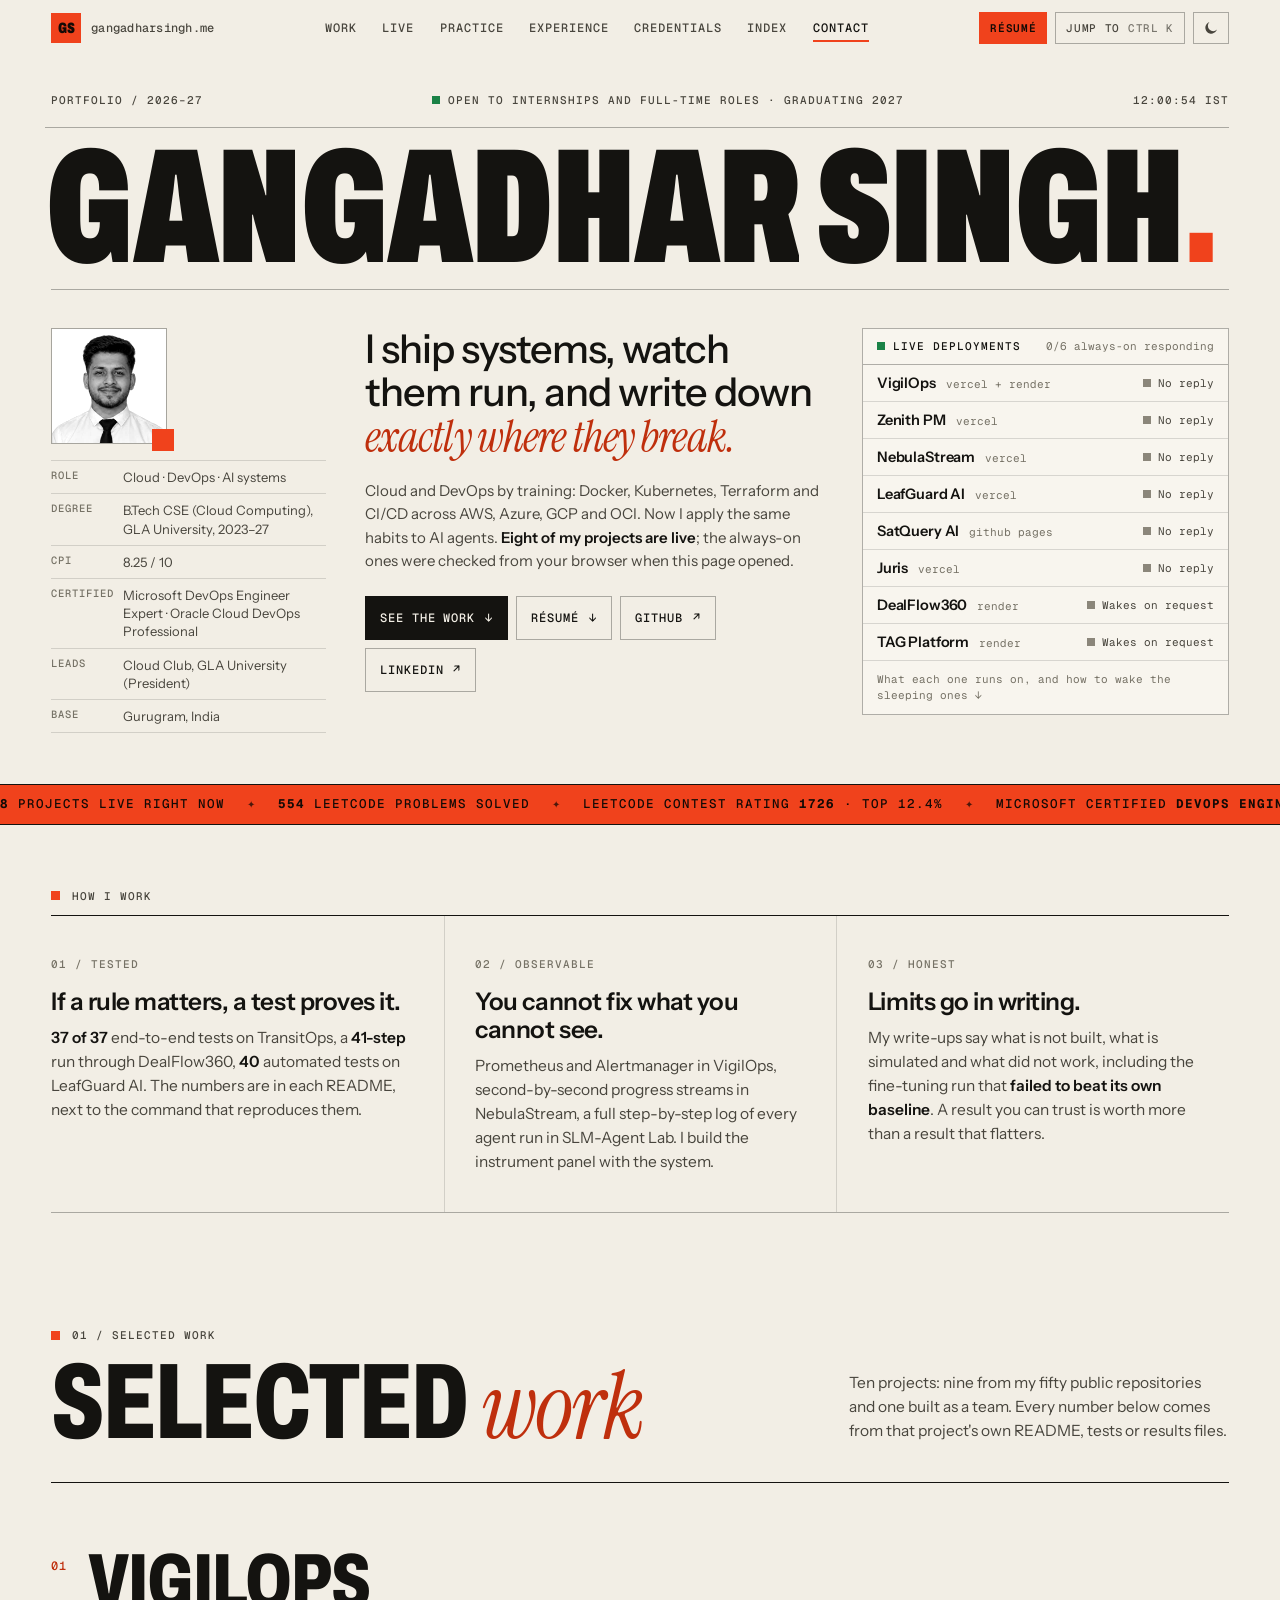
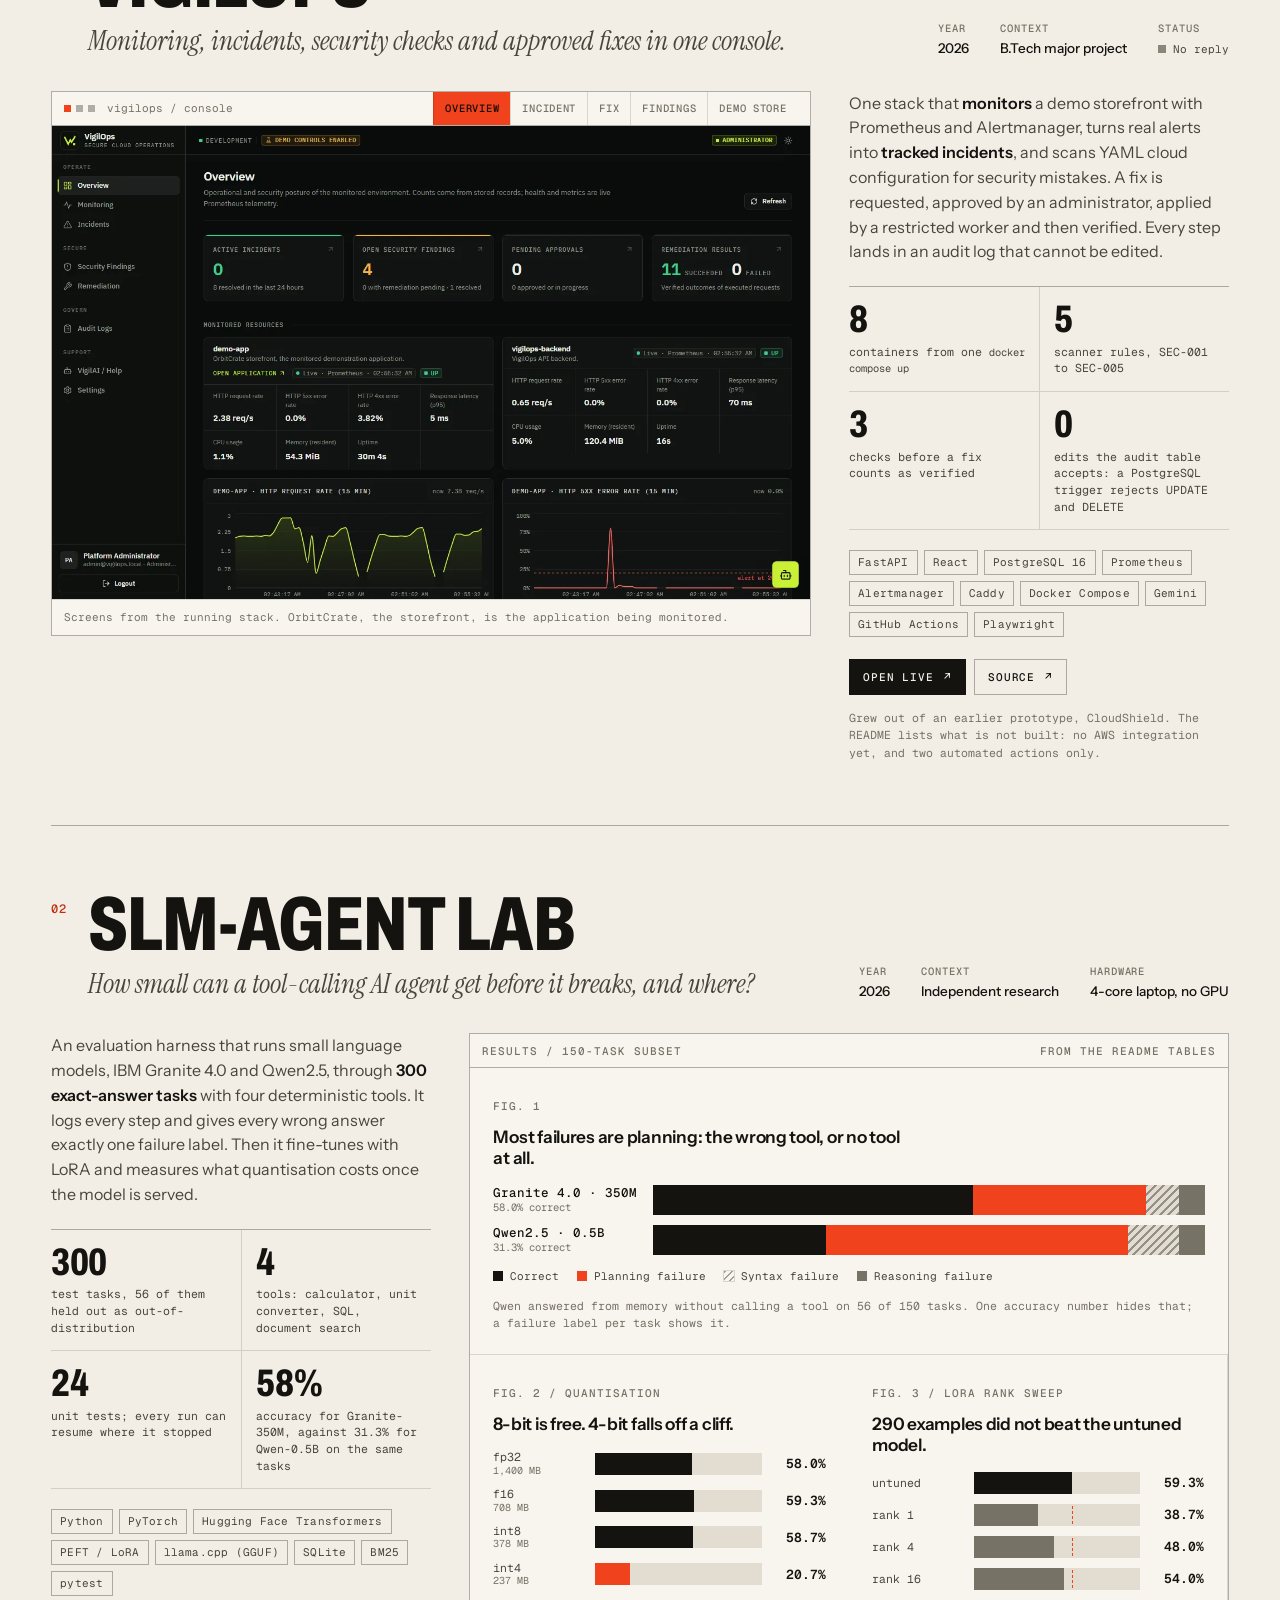
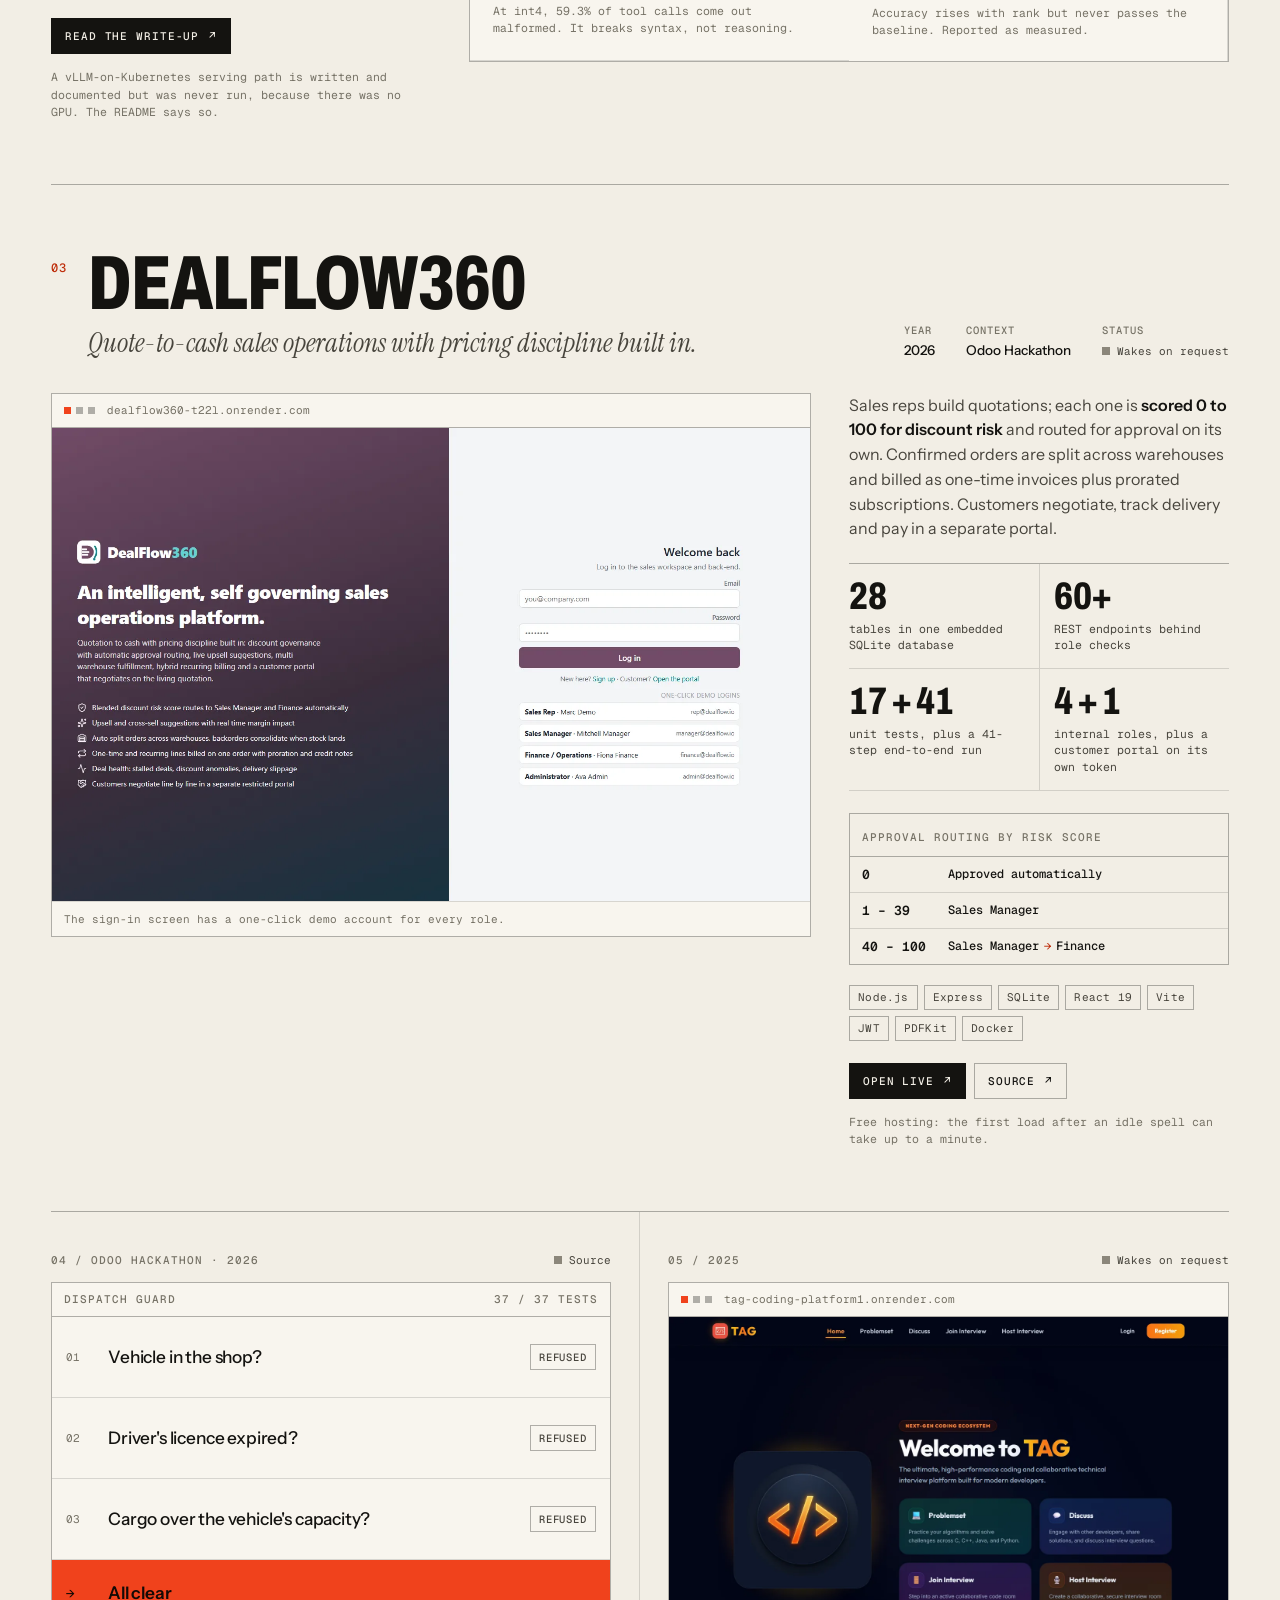
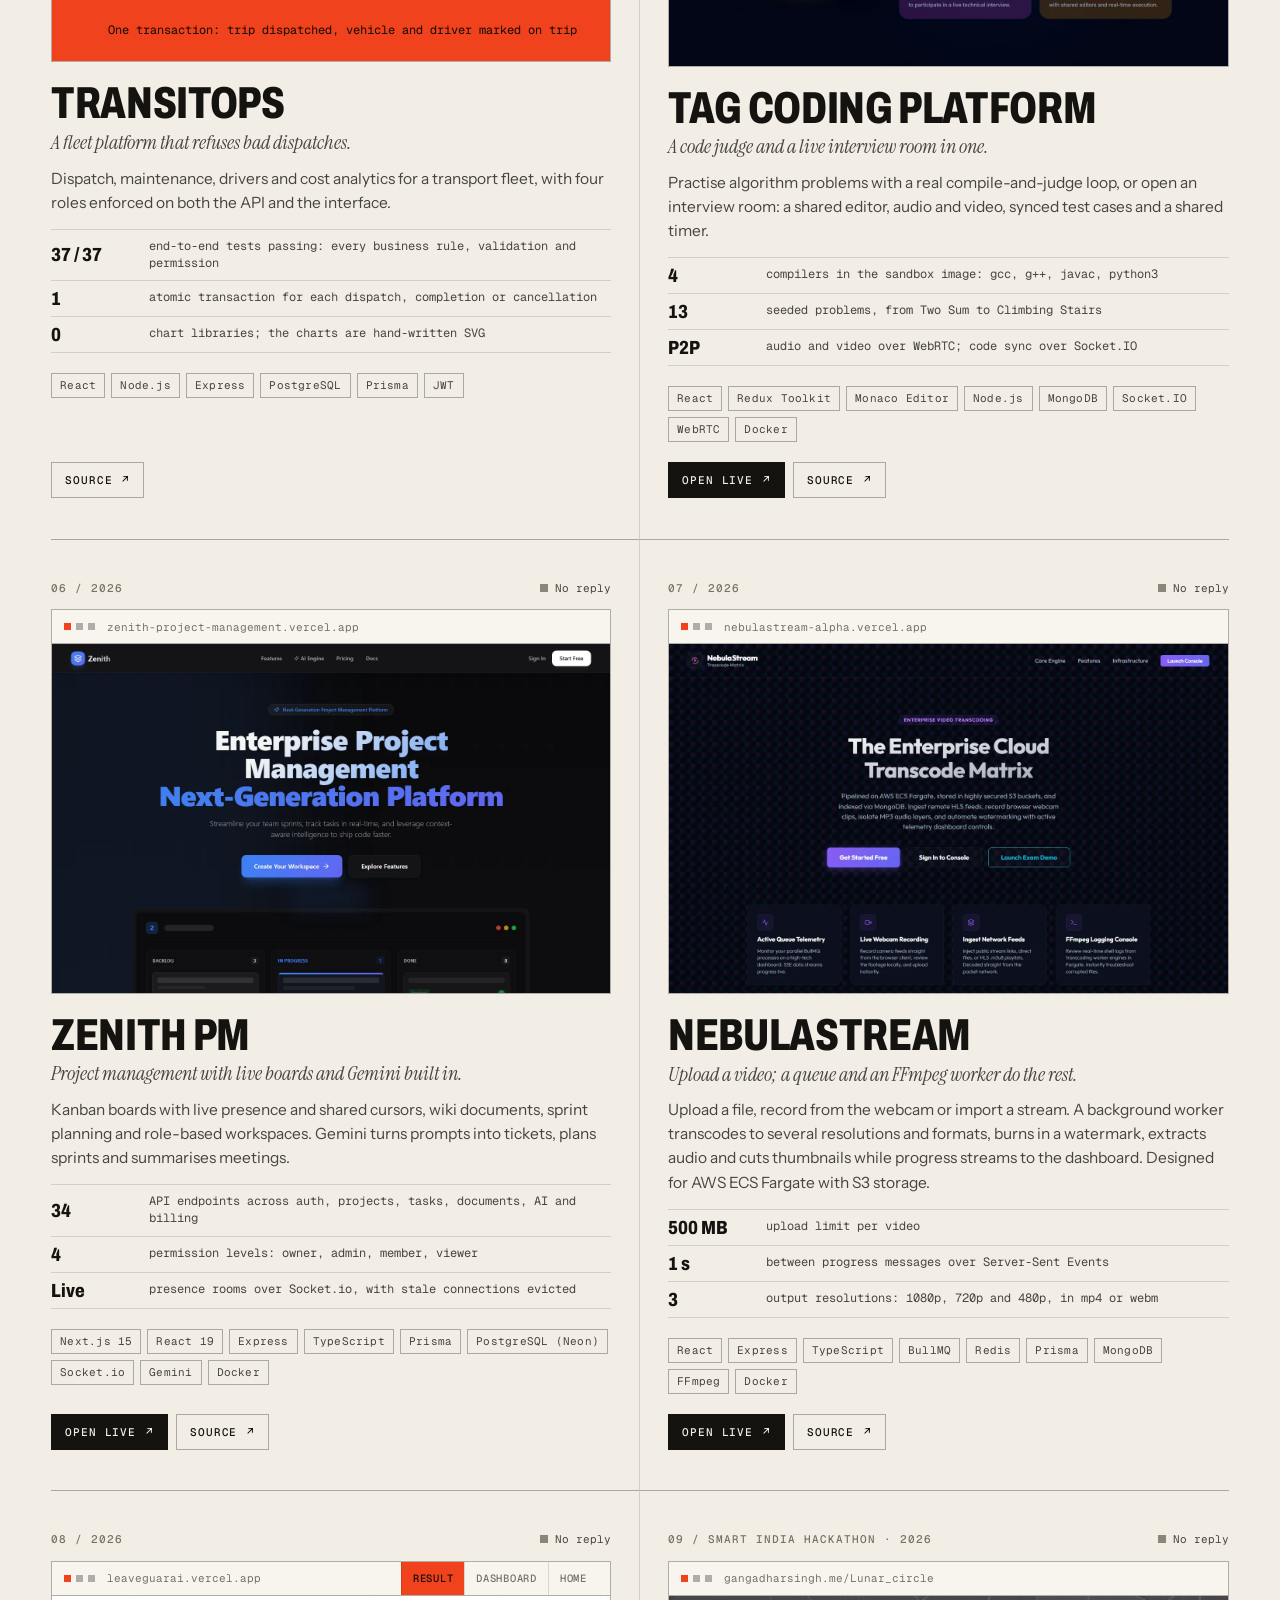
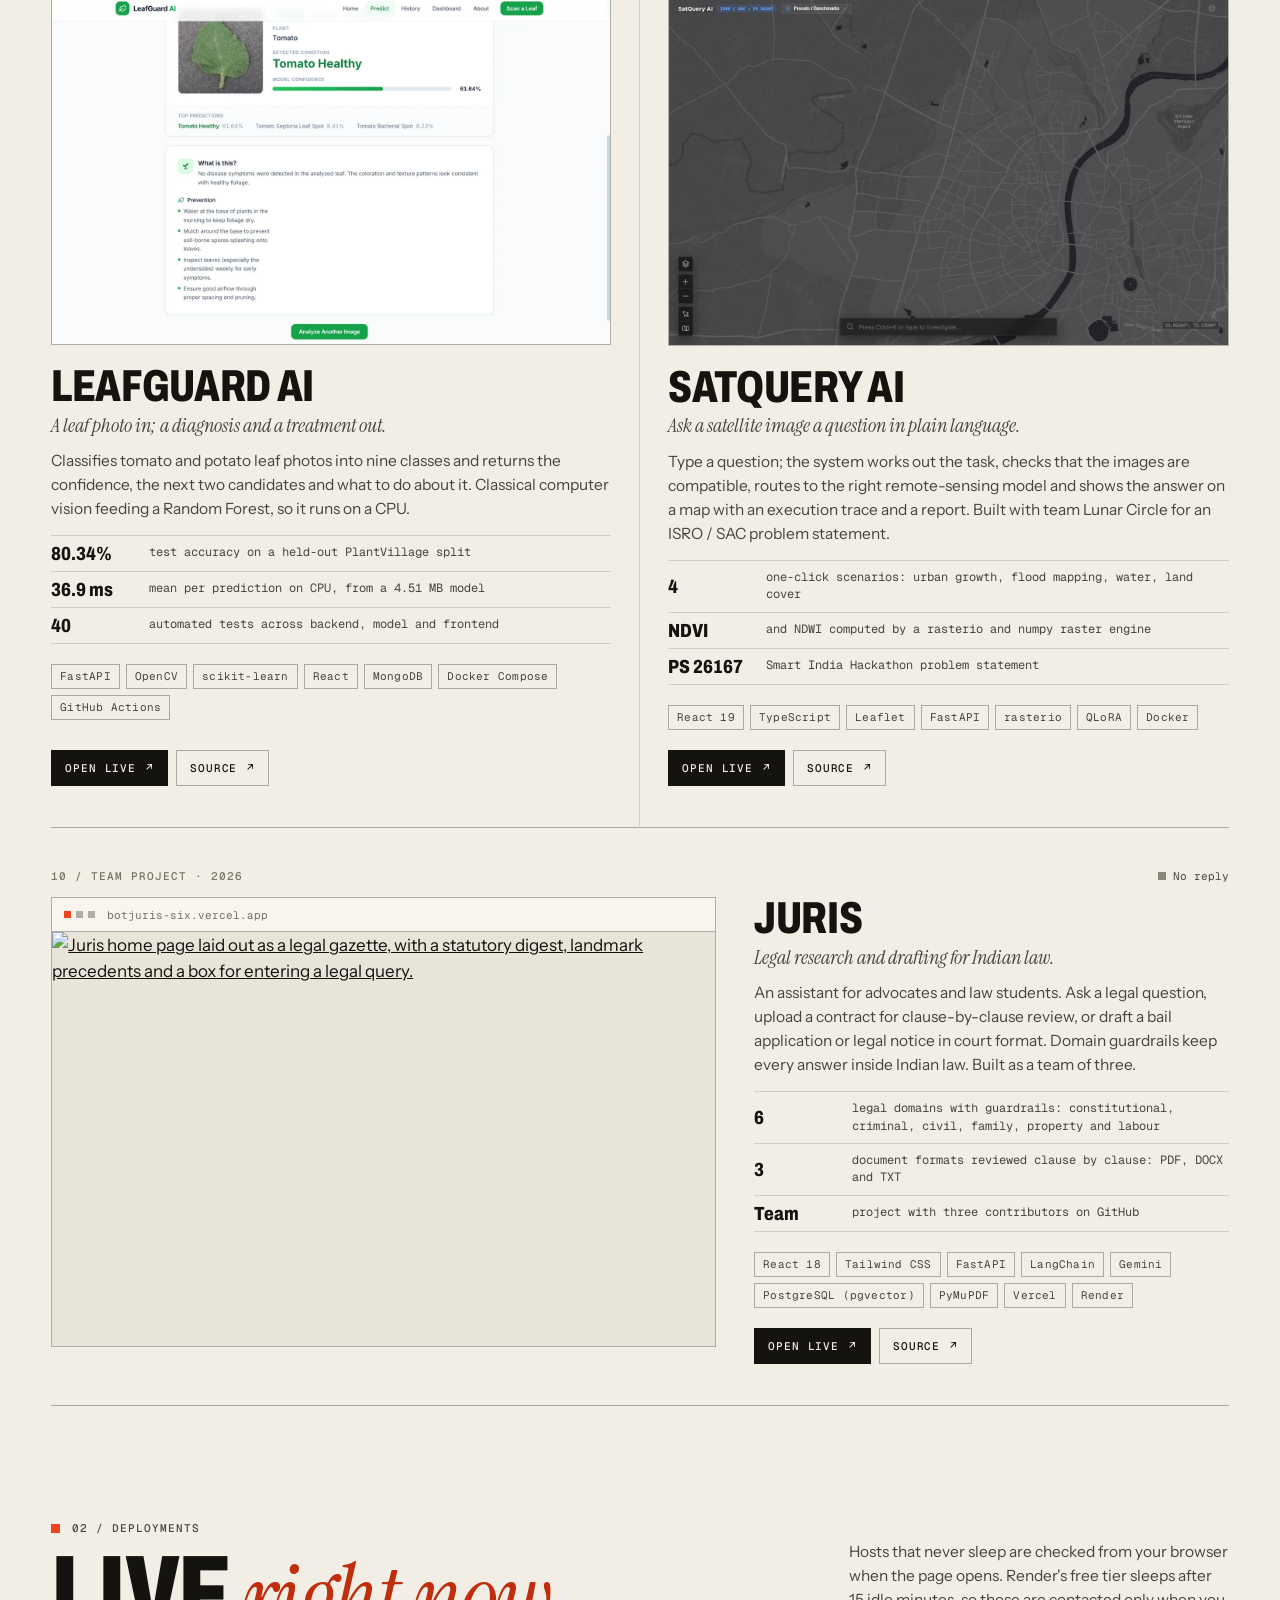
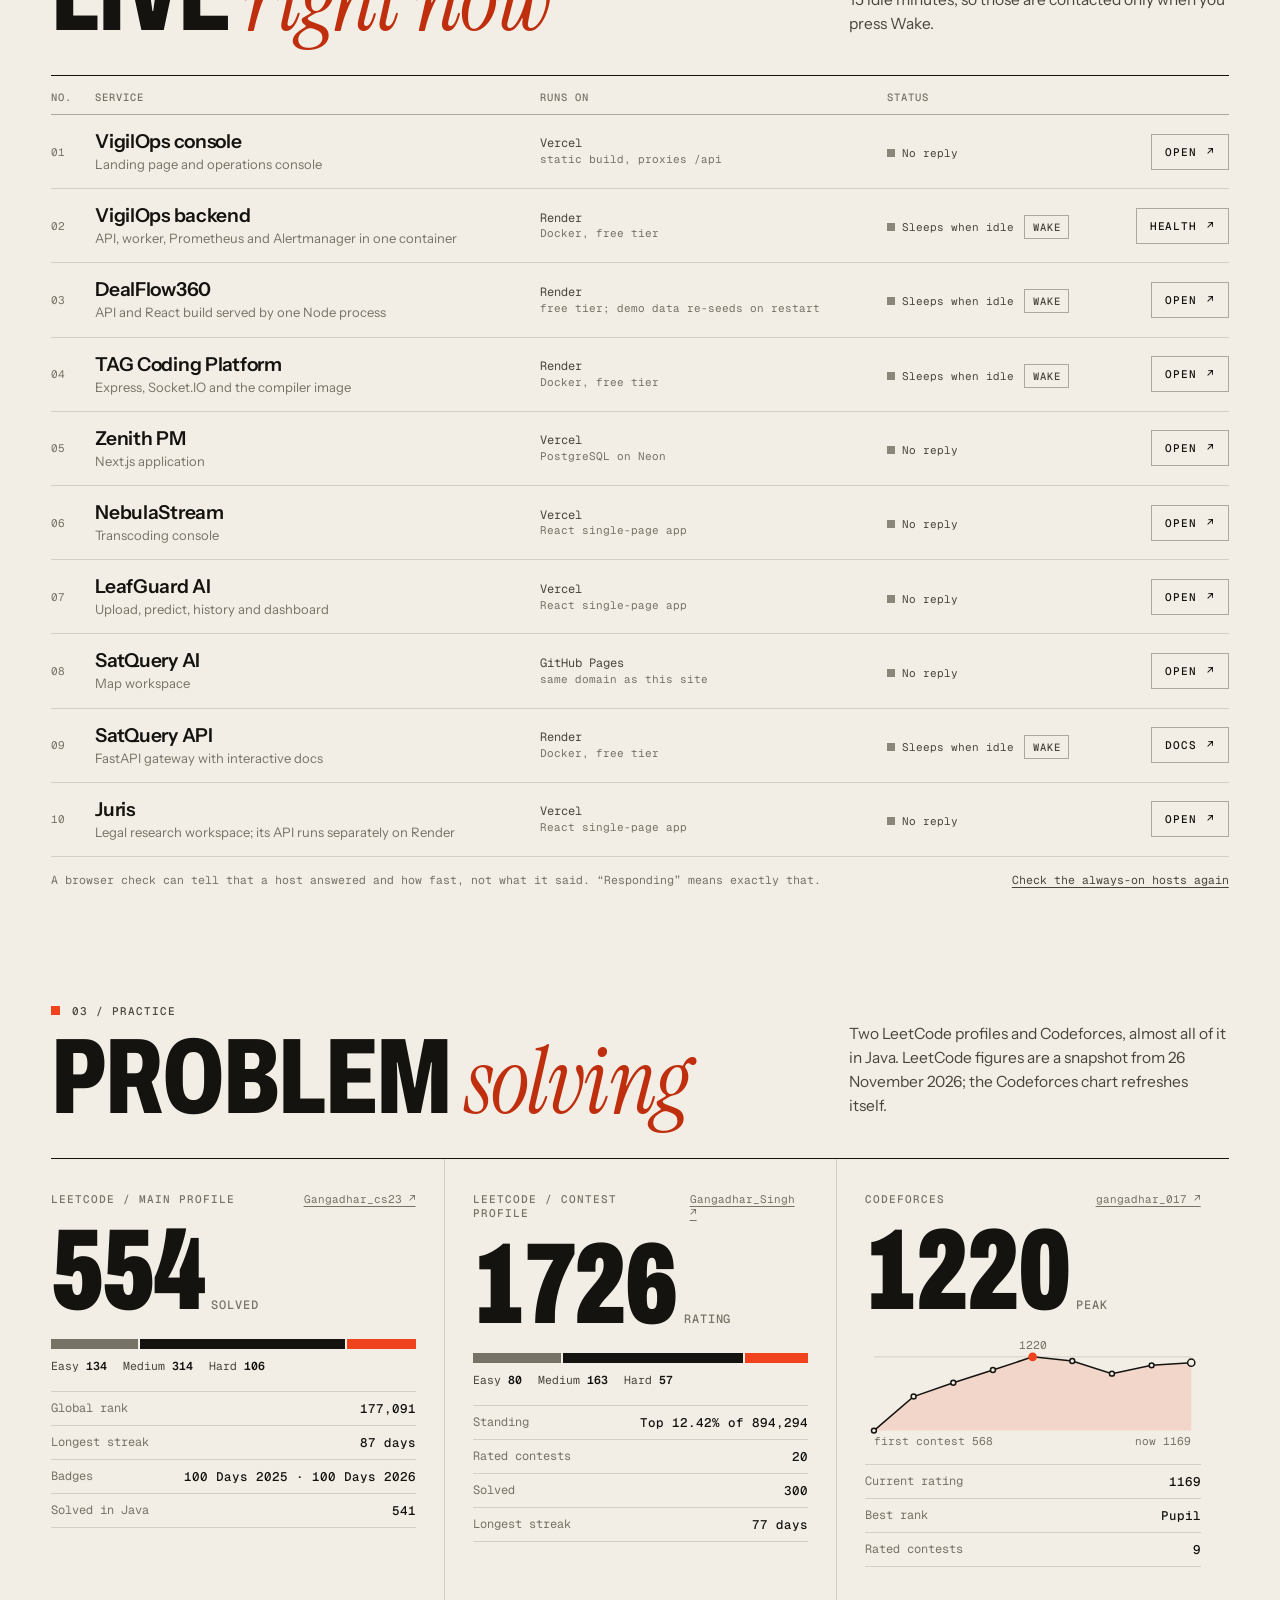
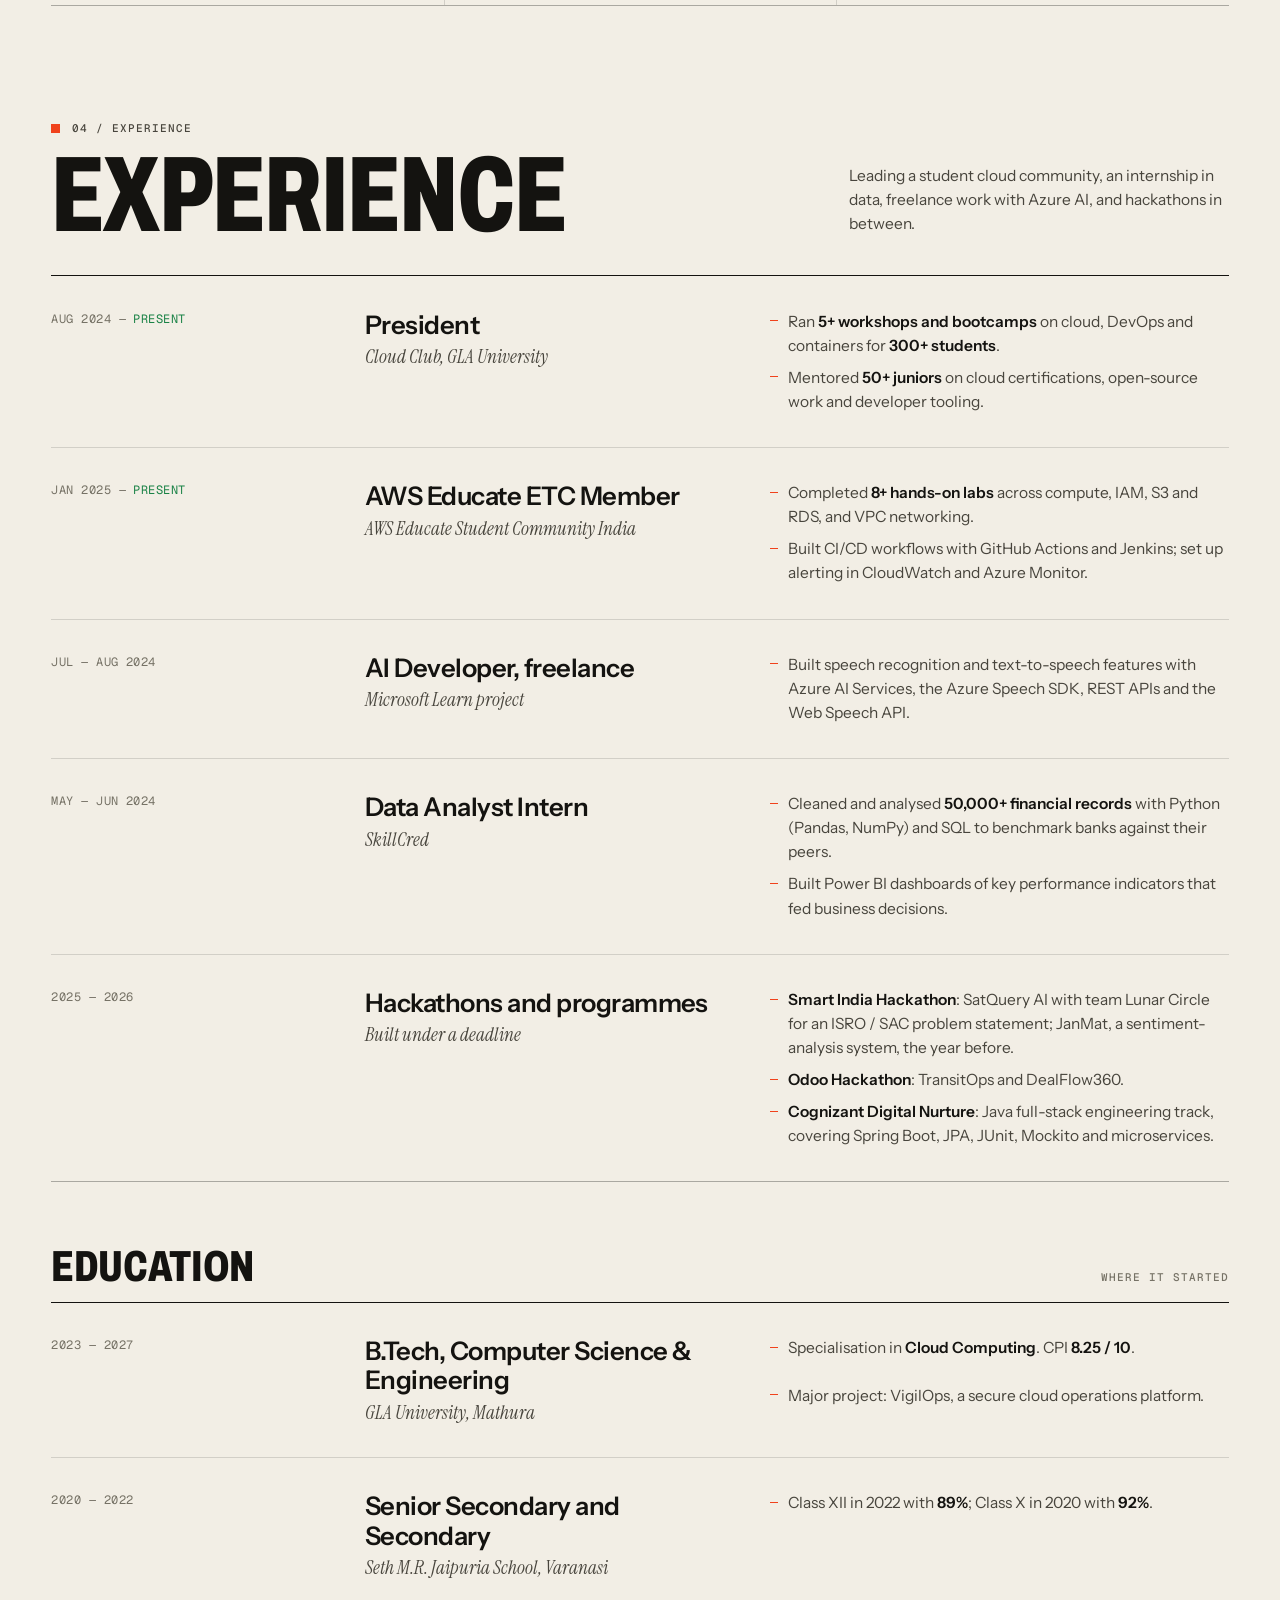
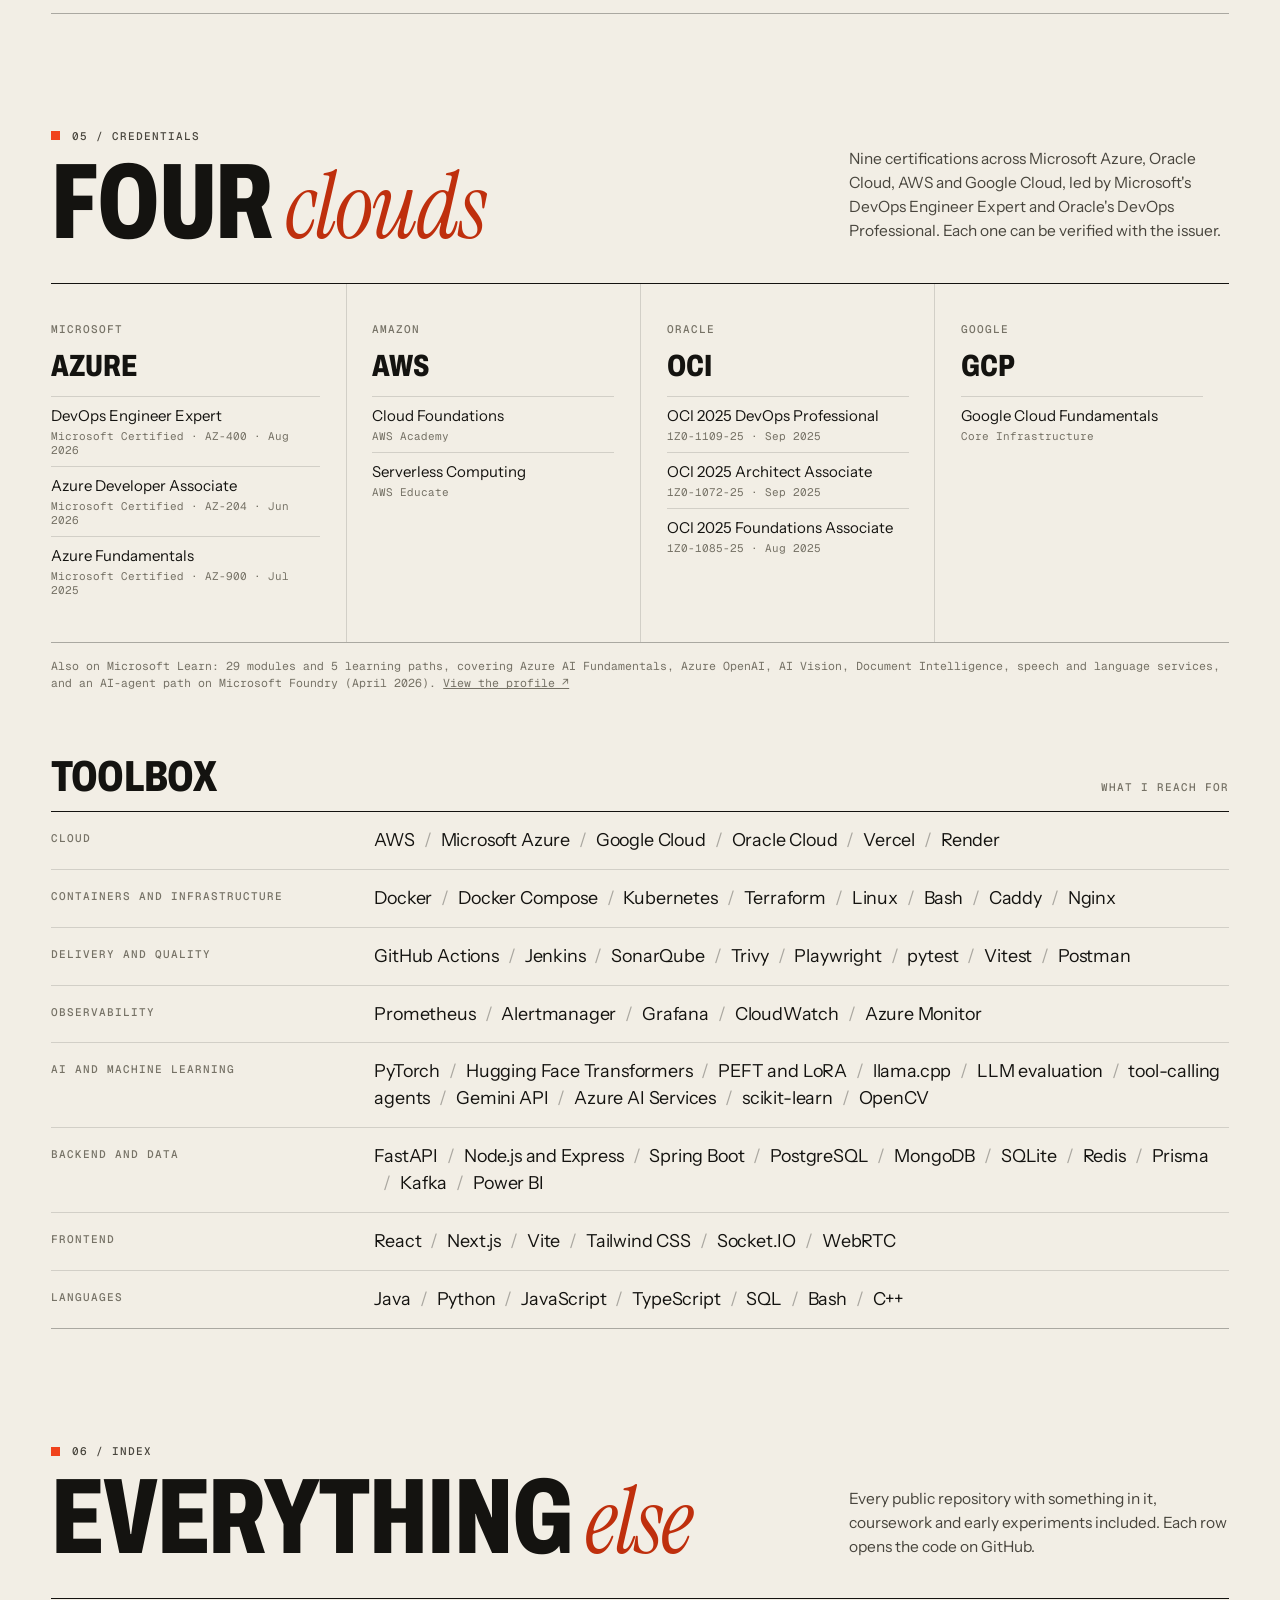
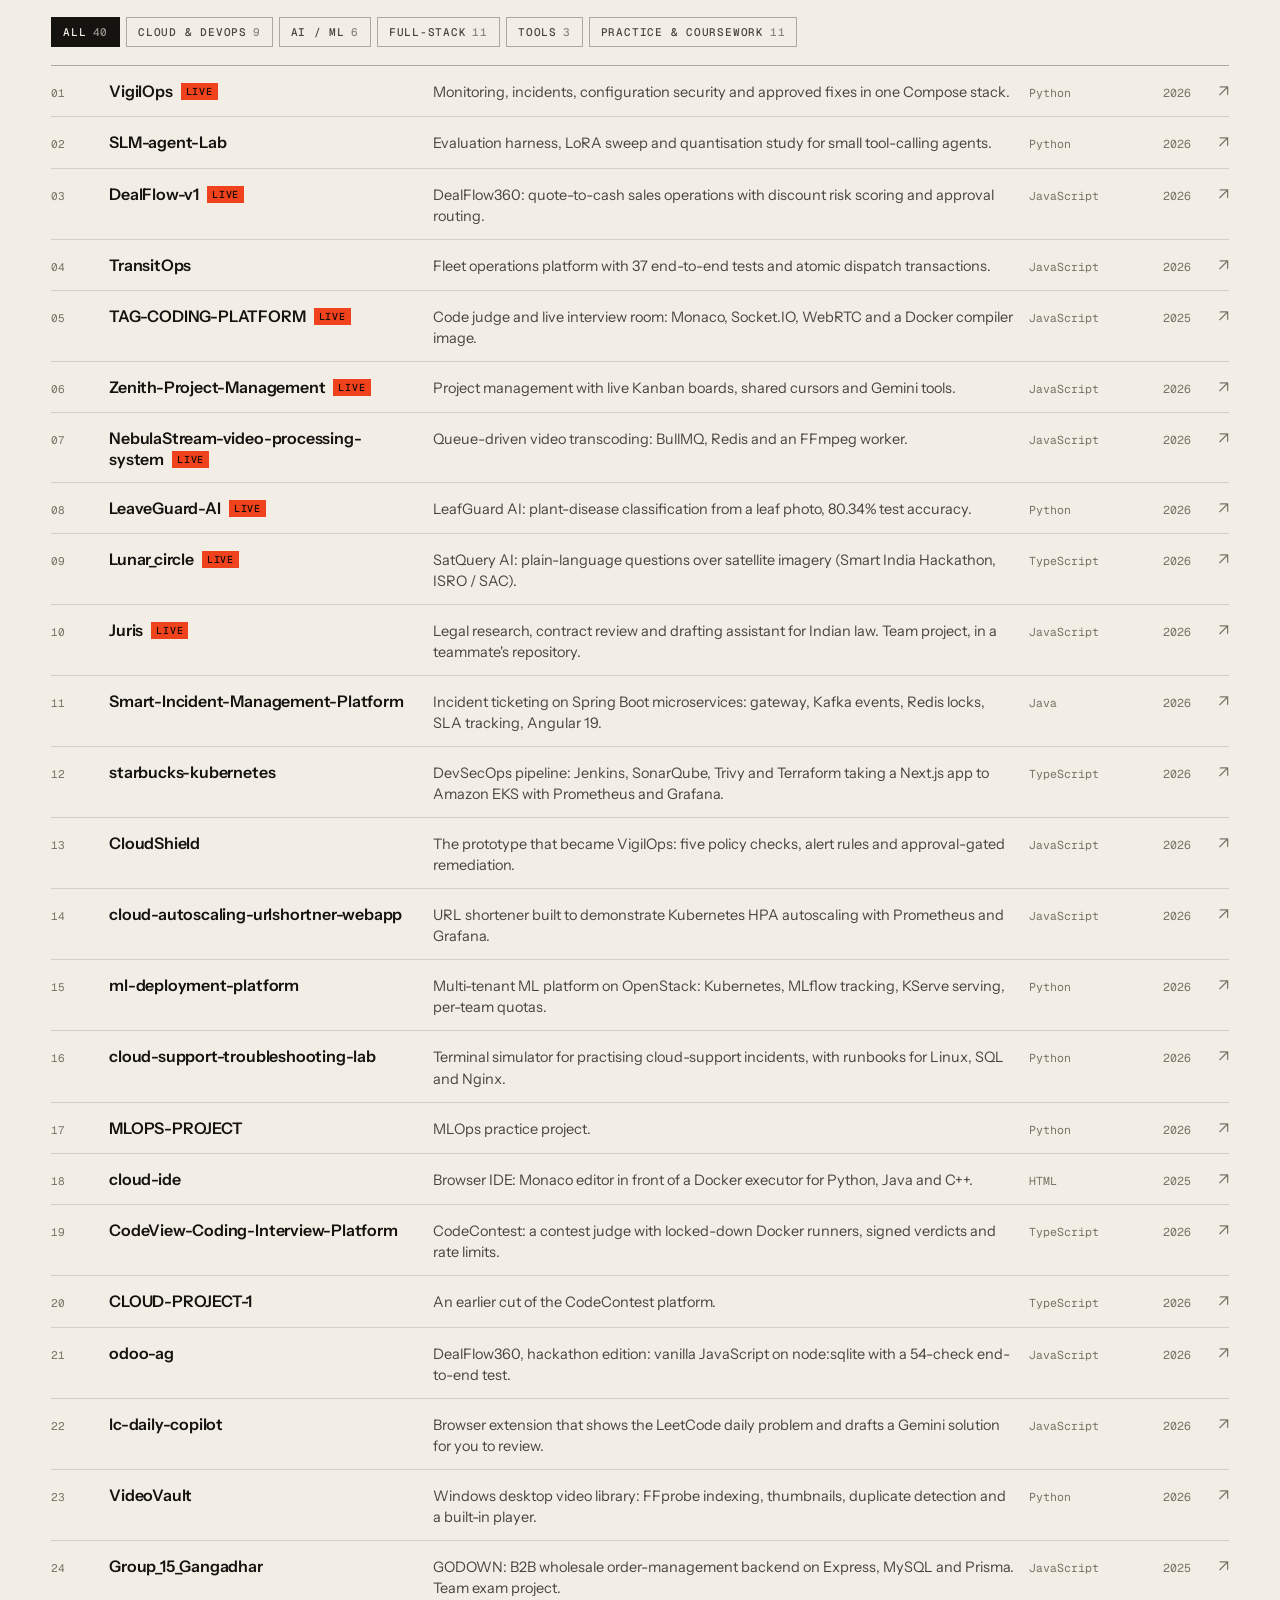
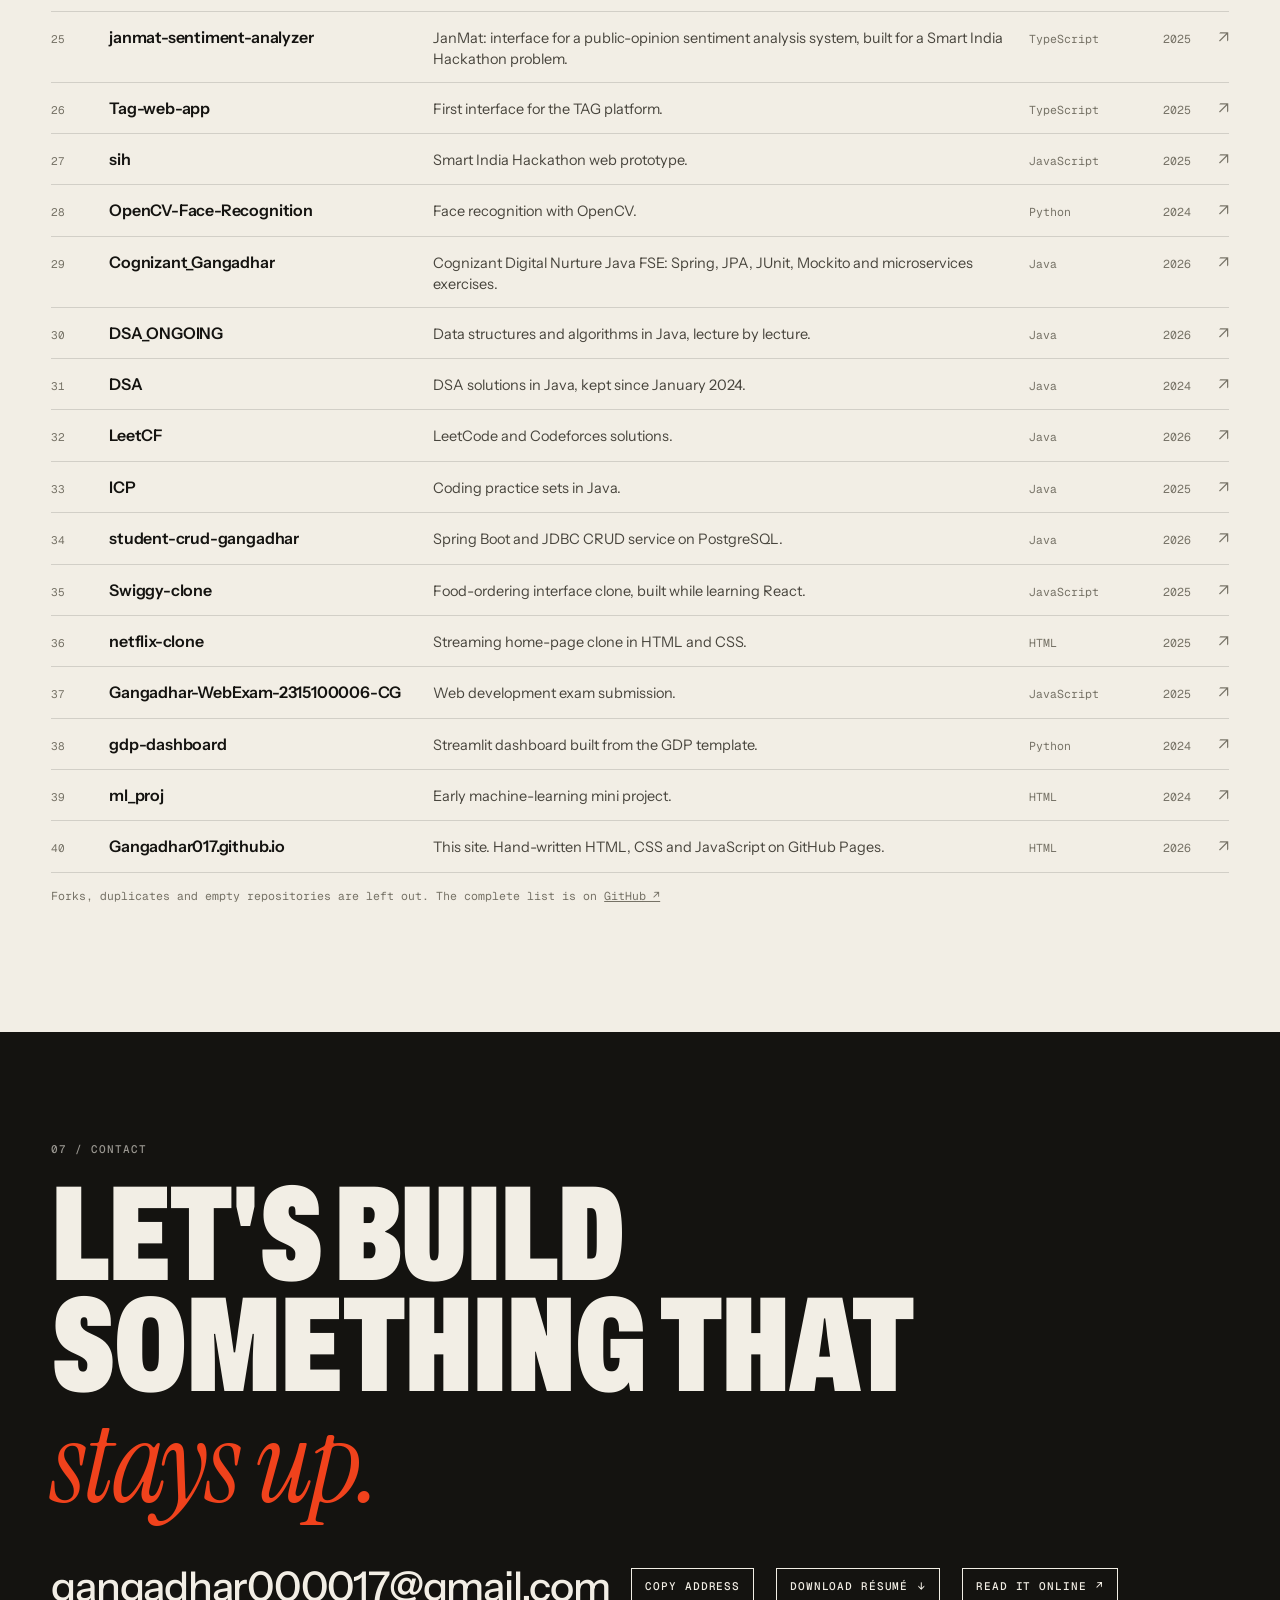
==== commit 41eb4551: "Add Juris and update the Oracle and Microsoft certifications Juris is listed as a team project and j" ====
--- a/index.html
+++ b/index.html
@@ -72,6 +72,7 @@
           <div><dt>Role</dt><dd>Cloud · DevOps · AI systems</dd></div>
           <div><dt>Degree</dt><dd>B.Tech CSE (Cloud Computing), GLA University, 2023–27</dd></div>
           <div><dt>CPI</dt><dd>8.25 / 10</dd></div>
+          <div><dt>Certified</dt><dd>Microsoft DevOps Engineer Expert · Oracle Cloud DevOps Professional</dd></div>
           <div><dt>Leads</dt><dd>Cloud Club, GLA University (President)</dd></div>
           <div><dt>Base</dt><dd>Gurugram, India</dd></div>
         </dl>
@@ -79,7 +80,7 @@
 
       <div>
         <p class="lede">I ship systems, watch them run, and write down <span class="serif">exactly where they break.</span></p>
-        <p class="sublede">Cloud and DevOps by training: Docker, Kubernetes, Terraform and CI/CD across AWS, Azure, GCP and OCI. Now I apply the same habits to AI agents. <b>Seven of my projects are live</b>; the always-on ones were checked from your browser when this page opened.</p>
+        <p class="sublede">Cloud and DevOps by training: Docker, Kubernetes, Terraform and CI/CD across AWS, Azure, GCP and OCI. Now I apply the same habits to AI agents. <b>Eight of my projects are live</b>; the always-on ones were checked from your browser when this page opened.</p>
         <div class="cta">
           <a class="btn" href="#work">See the work <span class="arr down" aria-hidden="true">↓</span></a>
           <a class="btn ghost" href="Gangadhar_Singh_Resume.pdf" download>Résumé <span class="arr down" aria-hidden="true">↓</span></a>
@@ -91,7 +92,7 @@
       <aside class="board" aria-label="Live deployments">
         <div class="board-head">
           <span class="label"><i class="dot ok live"></i>Live deployments</span>
-          <span class="board-sum" id="fleet-sum">7 services</span>
+          <span class="board-sum" id="fleet-sum">8 services</span>
         </div>
         <ul class="board-list">
           <li><a href="#vigilops"><span class="n">VigilOps</span><span class="h">vercel + render</span></a><span class="st" data-st="vigilops"><i class="dot ok"></i><span class="tx">Live</span></span></li>
@@ -99,6 +100,7 @@
           <li><a href="#nebula"><span class="n">NebulaStream</span><span class="h">vercel</span></a><span class="st" data-st="nebula"><i class="dot ok"></i><span class="tx">Live</span></span></li>
           <li><a href="#leafguard"><span class="n">LeafGuard AI</span><span class="h">vercel</span></a><span class="st" data-st="leafguard"><i class="dot ok"></i><span class="tx">Live</span></span></li>
           <li><a href="#satquery"><span class="n">SatQuery AI</span><span class="h">github pages</span></a><span class="st" data-st="satquery"><i class="dot ok"></i><span class="tx">Live</span></span></li>
+          <li><a href="#juris"><span class="n">Juris</span><span class="h">vercel</span></a><span class="st" data-st="juris"><i class="dot ok"></i><span class="tx">Live</span></span></li>
           <li><a href="#dealflow"><span class="n">DealFlow360</span><span class="h">render</span></a><span class="st" data-st="dealflow"><i class="dot"></i><span class="tx">Wakes on request</span></span></li>
           <li><a href="#tag"><span class="n">TAG Platform</span><span class="h">render</span></a><span class="st" data-st="tag"><i class="dot"></i><span class="tx">Wakes on request</span></span></li>
         </ul>
@@ -110,10 +112,12 @@
   <div class="ticker" aria-hidden="true">
     <div class="ticker-track">
       <ul>
-        <li><b>7</b> projects live right now</li>
+        <li><b>8</b> projects live right now</li>
         <li><b>554</b> LeetCode problems solved</li>
         <li>LeetCode contest rating <b>1726</b> · top 12.4%</li>
-        <li><b>9</b> cloud certifications · Azure · AWS · OCI · GCP</li>
+        <li>Microsoft Certified <b>DevOps Engineer Expert</b></li>
+        <li>Oracle Cloud <b>DevOps Professional</b></li>
+        <li><b>9</b> cloud certifications · Azure · OCI · AWS · GCP</li>
         <li>President, Cloud Club · GLA University</li>
         <li><b>300+</b> students taught in workshops</li>
         <li><b>37/37</b> end-to-end tests on TransitOps</li>
@@ -156,7 +160,7 @@
         <span class="label sec-no">01 / Selected work</span>
         <h2 id="work-h">Selected <span class="serif">work</span></h2>
       </div>
-      <p class="sec-note">Nine projects out of fifty public repositories. Every number below comes from that project's own README, tests or results files.</p>
+      <p class="sec-note">Ten projects: nine from my fifty public repositories and one built as a team. Every number below comes from that project's own README, tests or results files.</p>
     </div>
 
     <!-- VigilOps -->
@@ -486,6 +490,31 @@
         </div>
       </article>
 
+      <article class="card wide rv" id="juris">
+        <div class="card-top"><span class="label">10 / Team project · 2026</span><span class="st" data-st="juris"><i class="dot ok"></i><span class="tx">Live</span></span></div>
+        <div class="wide-body">
+          <figure class="shot">
+            <div class="shot-bar"><span class="sq" aria-hidden="true"><i></i><i></i><i></i></span><span class="shot-url">botjuris-six.vercel.app</span></div>
+            <a class="shot-link" href="https://botjuris-six.vercel.app/" target="_blank" rel="noopener"><img class="shot-img" loading="lazy" decoding="async" src="assets/img/juris.webp" width="1440" height="900" alt="Juris home page laid out as a legal gazette, with a statutory digest, landmark precedents and a box for entering a legal query."></a>
+          </figure>
+          <div class="wide-text">
+            <h3>Juris</h3>
+            <p class="kicker">Legal research and drafting for Indian law.</p>
+            <p class="desc">An assistant for advocates and law students. Ask a legal question, upload a contract for clause-by-clause review, or draft a bail application or legal notice in court format. Domain guardrails keep every answer inside Indian law. Built as a team of three.</p>
+            <ul class="pts">
+              <li><b>6</b><span>legal domains with guardrails: constitutional, criminal, civil, family, property and labour</span></li>
+              <li><b>3</b><span>document formats reviewed clause by clause: PDF, DOCX and TXT</span></li>
+              <li><b>Team</b><span>project with three contributors on GitHub</span></li>
+            </ul>
+            <ul class="chips" aria-label="Built with"><li>React 18</li><li>Tailwind CSS</li><li>FastAPI</li><li>LangChain</li><li>Gemini</li><li>PostgreSQL (pgvector)</li><li>PyMuPDF</li><li>Vercel</li><li>Render</li></ul>
+            <div class="links">
+              <a class="btn sm" href="https://botjuris-six.vercel.app/" target="_blank" rel="noopener">Open live <span class="arr" aria-hidden="true">↗</span></a>
+              <a class="btn sm ghost" href="https://github.com/raiyashu2004/Juris" target="_blank" rel="noopener">Source <span class="arr" aria-hidden="true">↗</span></a>
+            </div>
+          </div>
+        </div>
+      </article>
+
     </div>
   </div>
 </section>
@@ -568,6 +597,13 @@
           <td class="host">Render<small>Docker, free tier</small></td>
           <td class="stc"><span class="st" data-st="satapi"><i class="dot"></i><span class="tx">Sleeps when idle</span></span><button class="wake" type="button" data-wake="satapi">Wake</button></td>
           <td class="go"><a class="btn sm ghost" href="https://satquery-ai-skyy.onrender.com/docs" target="_blank" rel="noopener">Docs <span class="arr" aria-hidden="true">↗</span></a></td>
+        </tr>
+        <tr>
+          <td class="num">10</td>
+          <td class="svc">Juris<small>Legal research workspace; its API runs separately on Render</small></td>
+          <td class="host">Vercel<small>React single-page app</small></td>
+          <td class="stc"><span class="st" data-st="juris"><i class="dot ok"></i><span class="tx">Live</span></span></td>
+          <td class="go"><a class="btn sm ghost" href="https://botjuris-six.vercel.app/" target="_blank" rel="noopener">Open <span class="arr" aria-hidden="true">↗</span></a></td>
         </tr>
       </tbody>
     </table>
@@ -710,7 +746,7 @@
         <span class="label sec-no">05 / Credentials</span>
         <h2 id="creds-h">Four <span class="serif">clouds</span></h2>
       </div>
-      <p class="sec-note">Nine certifications across Microsoft Azure, AWS, Oracle Cloud and Google Cloud, plus 29 modules and 5 learning paths completed on Microsoft Learn.</p>
+      <p class="sec-note">Nine certifications across Microsoft Azure, Oracle Cloud, AWS and Google Cloud, led by Microsoft's DevOps Engineer Expert and Oracle's DevOps Professional. Each one can be verified with the issuer.</p>
     </div>
 
     <div class="certs">
@@ -718,10 +754,9 @@
         <span class="label">Microsoft</span>
         <h4>Azure</h4>
         <ul>
-          <li>Azure Developer Associate<small>AZ-204</small></li>
-          <li>Azure Fundamentals<small>AZ-900</small></li>
-          <li>Azure AI Fundamentals<small>AI-900</small></li>
-          <li>Generative AI with Azure OpenAI<small>Microsoft Learn</small></li>
+          <li>DevOps Engineer Expert<small>Microsoft Certified · AZ-400 · Aug 2026</small></li>
+          <li>Azure Developer Associate<small>Microsoft Certified · AZ-204 · Jun 2026</small></li>
+          <li>Azure Fundamentals<small>Microsoft Certified · AZ-900 · Jul 2025</small></li>
         </ul>
       </div>
       <div class="vendor rv">
@@ -736,8 +771,9 @@
         <span class="label">Oracle</span>
         <h4>OCI</h4>
         <ul>
-          <li>OCI Architect Associate<small>Oracle Cloud Infrastructure</small></li>
-          <li>OCI Foundations Associate<small>Oracle Cloud Infrastructure</small></li>
+          <li>OCI 2025 DevOps Professional<small>1Z0-1109-25 · Sep 2025</small></li>
+          <li>OCI 2025 Architect Associate<small>1Z0-1072-25 · Sep 2025</small></li>
+          <li>OCI 2025 Foundations Associate<small>1Z0-1085-25 · Aug 2025</small></li>
         </ul>
       </div>
       <div class="vendor rv">
@@ -748,7 +784,7 @@
         </ul>
       </div>
     </div>
-    <p class="snap">Microsoft Learn transcript: Azure OpenAI, AI Vision, Document Intelligence, speech and language services, and an AI-agent path on Microsoft Foundry (April 2026). <a href="https://learn.microsoft.com/en-us/users/gangadharsingh-9927/" target="_blank" rel="noopener">View the profile ↗</a></p>
+    <p class="snap">Also on Microsoft Learn: 29 modules and 5 learning paths, covering Azure AI Fundamentals, Azure OpenAI, AI Vision, Document Intelligence, speech and language services, and an AI-agent path on Microsoft Foundry (April 2026). <a href="https://learn.microsoft.com/en-us/users/gangadharsingh-9927/" target="_blank" rel="noopener">View the profile ↗</a></p>
 
     <div class="sub-head"><h3>Toolbox</h3><span class="label">What I reach for</span></div>
     <dl class="matrix">
--- a/assets/css/site.css
+++ b/assets/css/site.css
@@ -485,6 +485,11 @@
 }
 .pts b { font: 800 19px/1 var(--display); font-stretch: 80%; color: var(--ink); font-variant-numeric: tabular-nums; align-self: center; }
 .card .links { margin-top: auto; padding-top: 20px; }
+/* an odd card out takes the full row: picture on one side, text on the other */
+.cards .card.wide { grid-column: 1 / -1; padding-left: 0; padding-right: 0; border-right: 0; }
+.wide-body { display: grid; grid-template-columns: minmax(0, 7fr) minmax(0, 5fr); gap: clamp(22px, 3vw, 48px); align-items: start; }
+.wide-text { display: flex; flex-direction: column; }
+.card.wide h3 { margin-top: 0; }
 
 /* ---------- fleet table ---------- */
 
@@ -703,6 +708,8 @@
   .principle, .principle + .principle, .panel, .panel + .panel { padding-left: 0; padding-right: 0; border-left: 0; }
   .principle + .principle, .panel + .panel { border-top: 1px solid var(--line); }
   .cards { grid-template-columns: minmax(0, 1fr); }
+  .wide-body { grid-template-columns: minmax(0, 1fr); }
+  .card.wide h3 { margin-top: 20px; }
   .card:nth-child(odd), .card:nth-child(even) { padding-left: 0; padding-right: 0; border-right: 0; }
   .row { grid-template-columns: minmax(0, 1fr); gap: 10px; }
   .matrix div { grid-template-columns: minmax(0, 1fr); gap: 4px; }
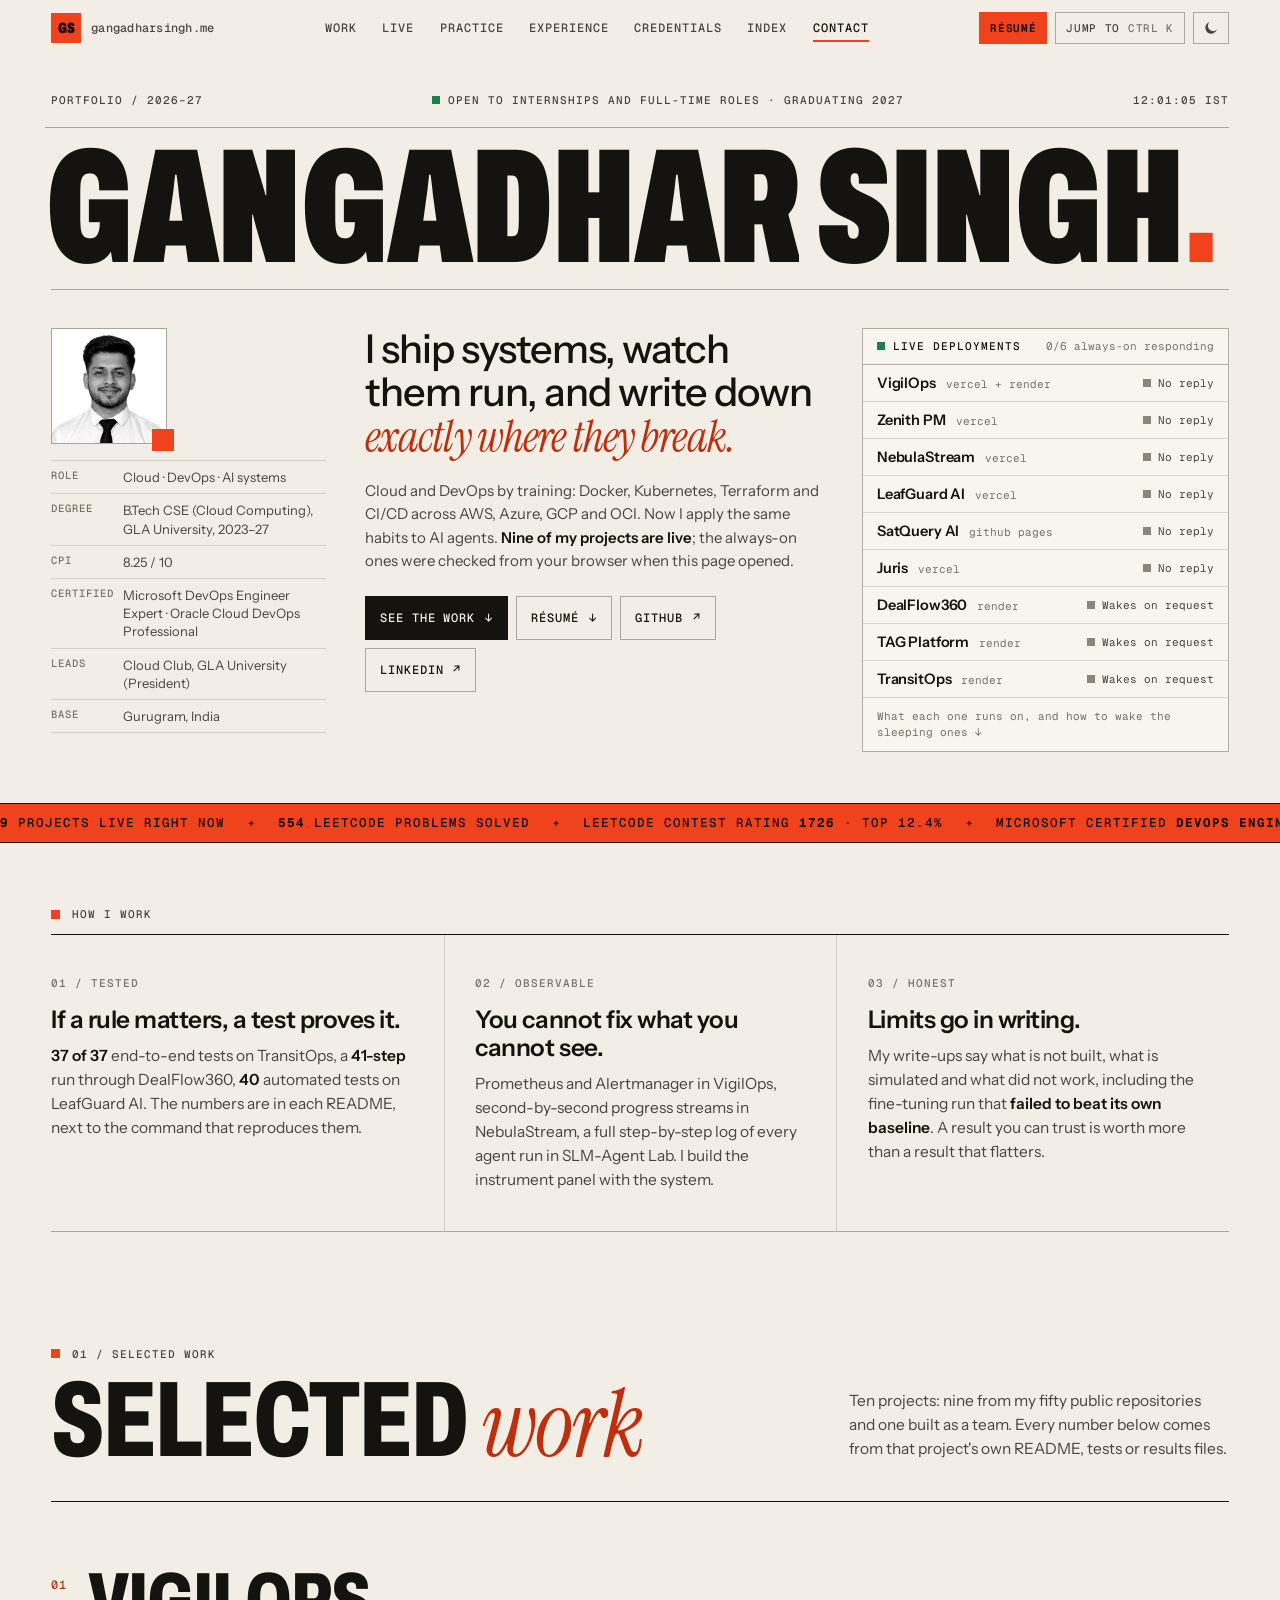
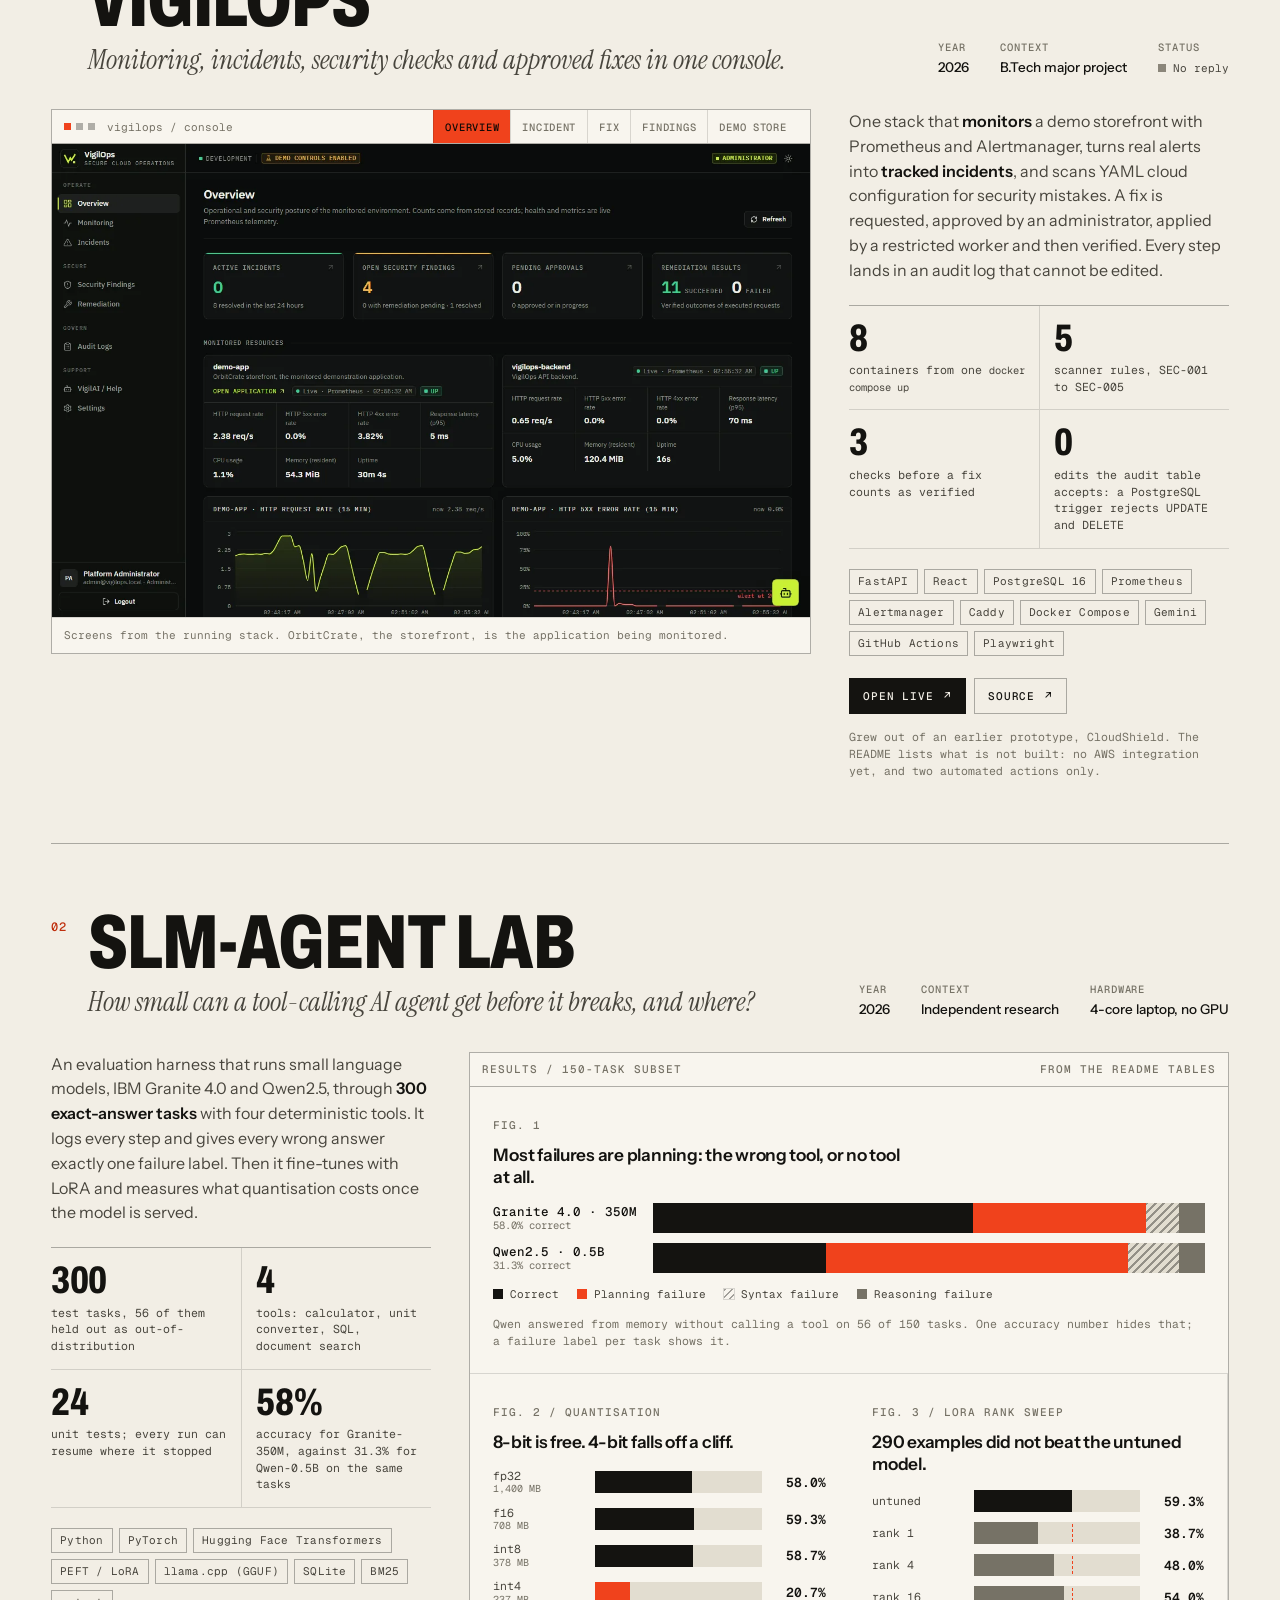
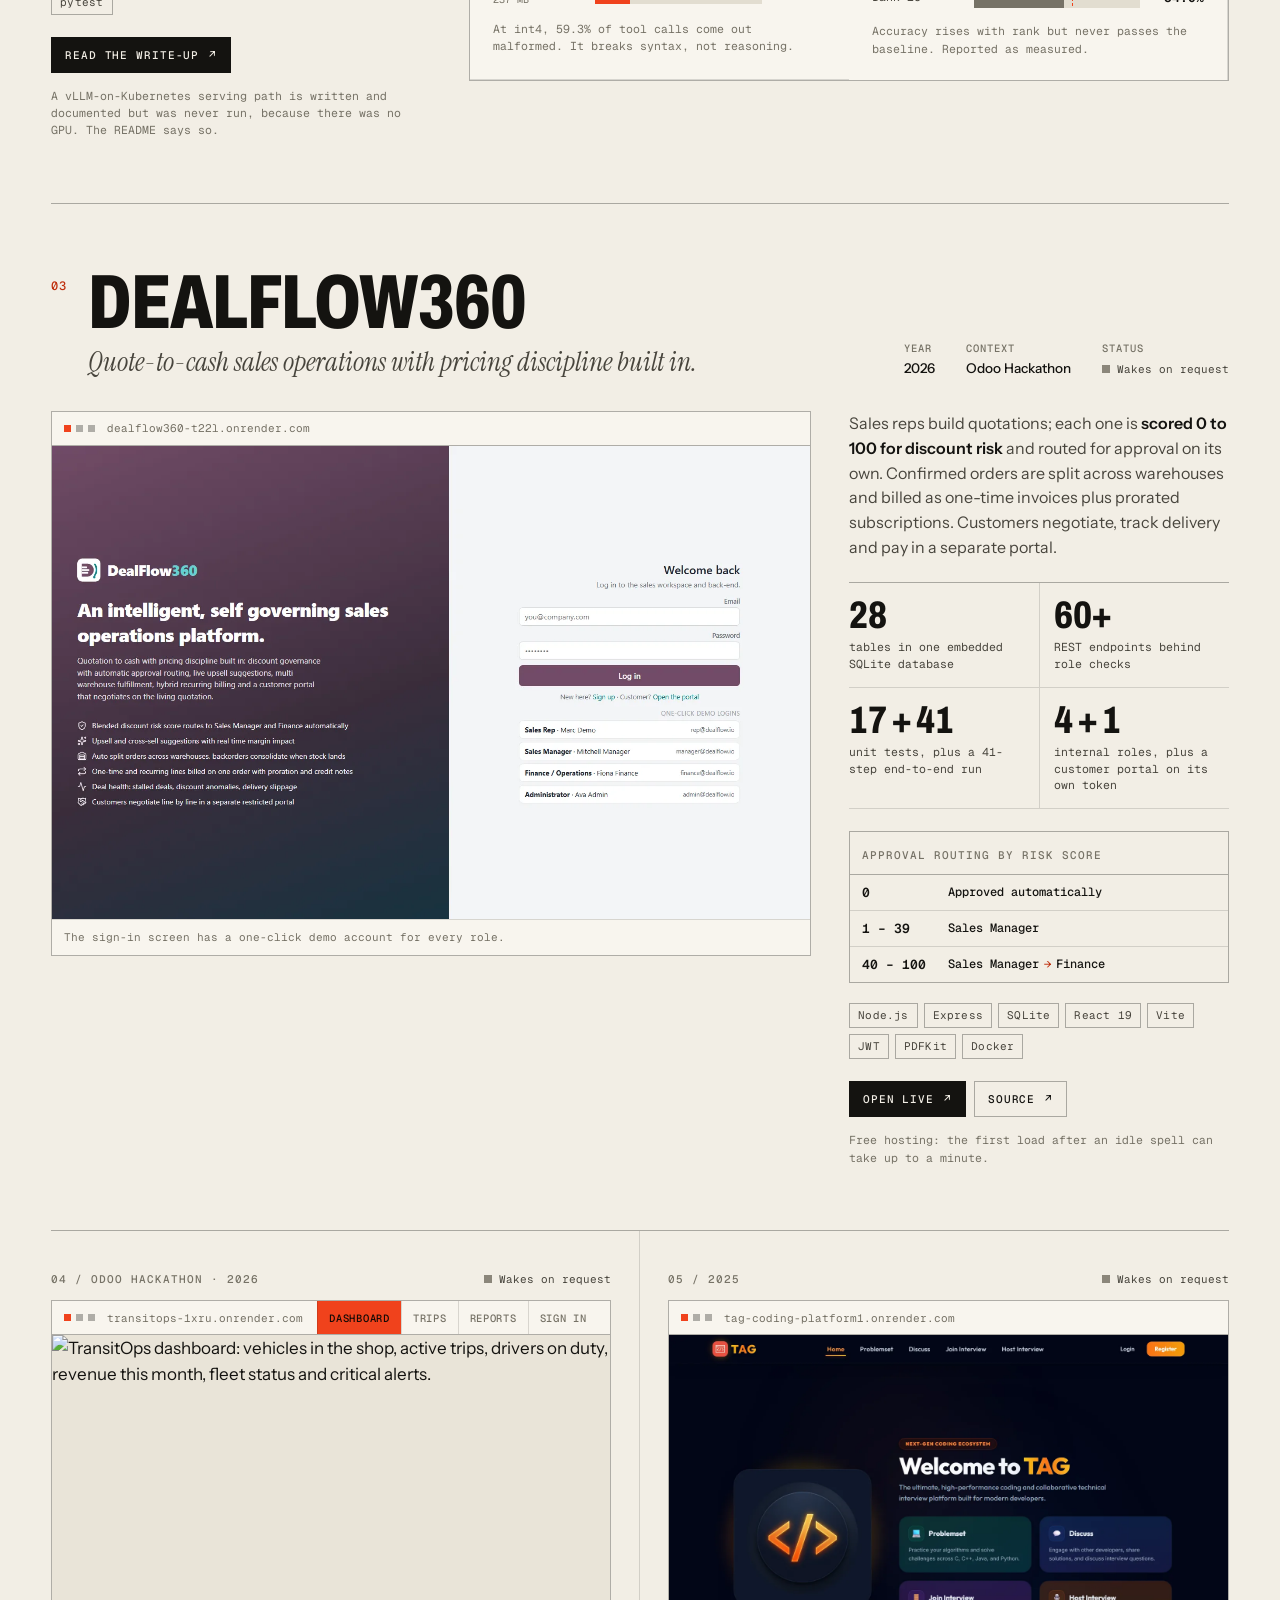
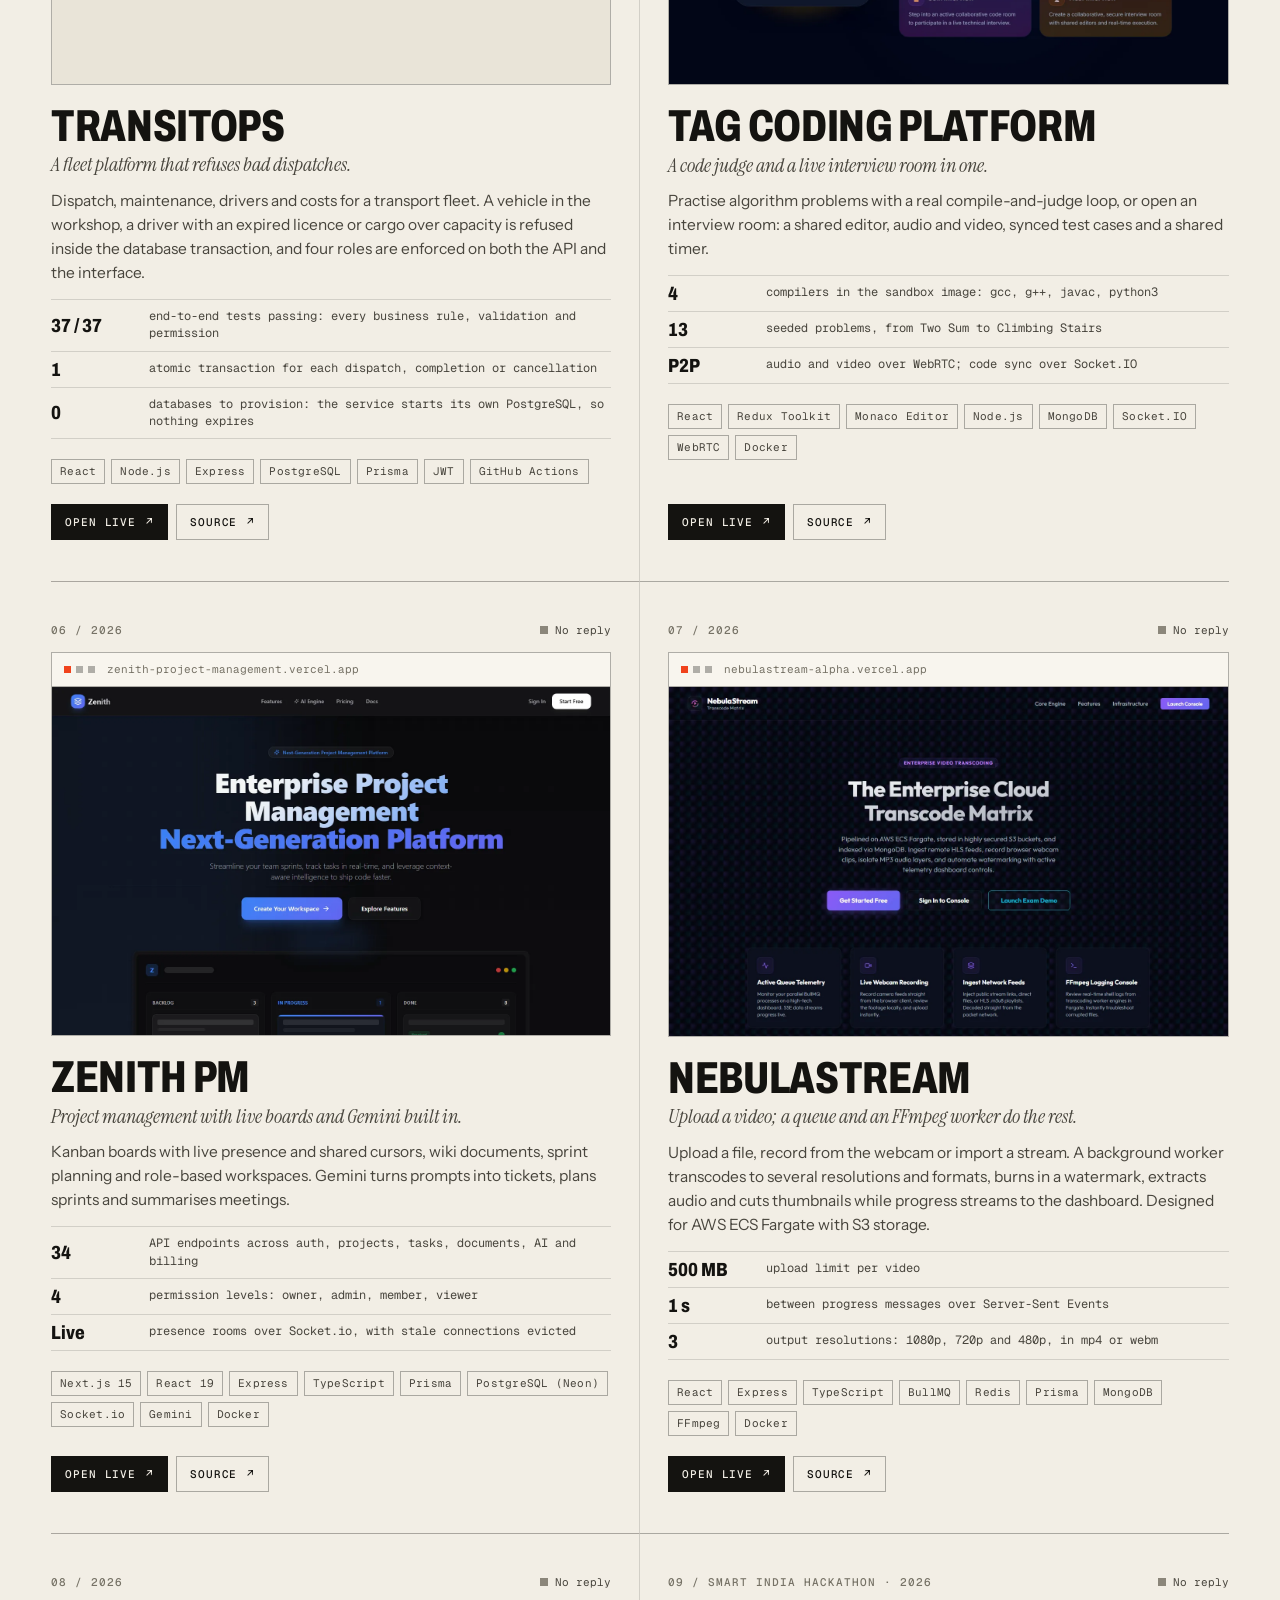
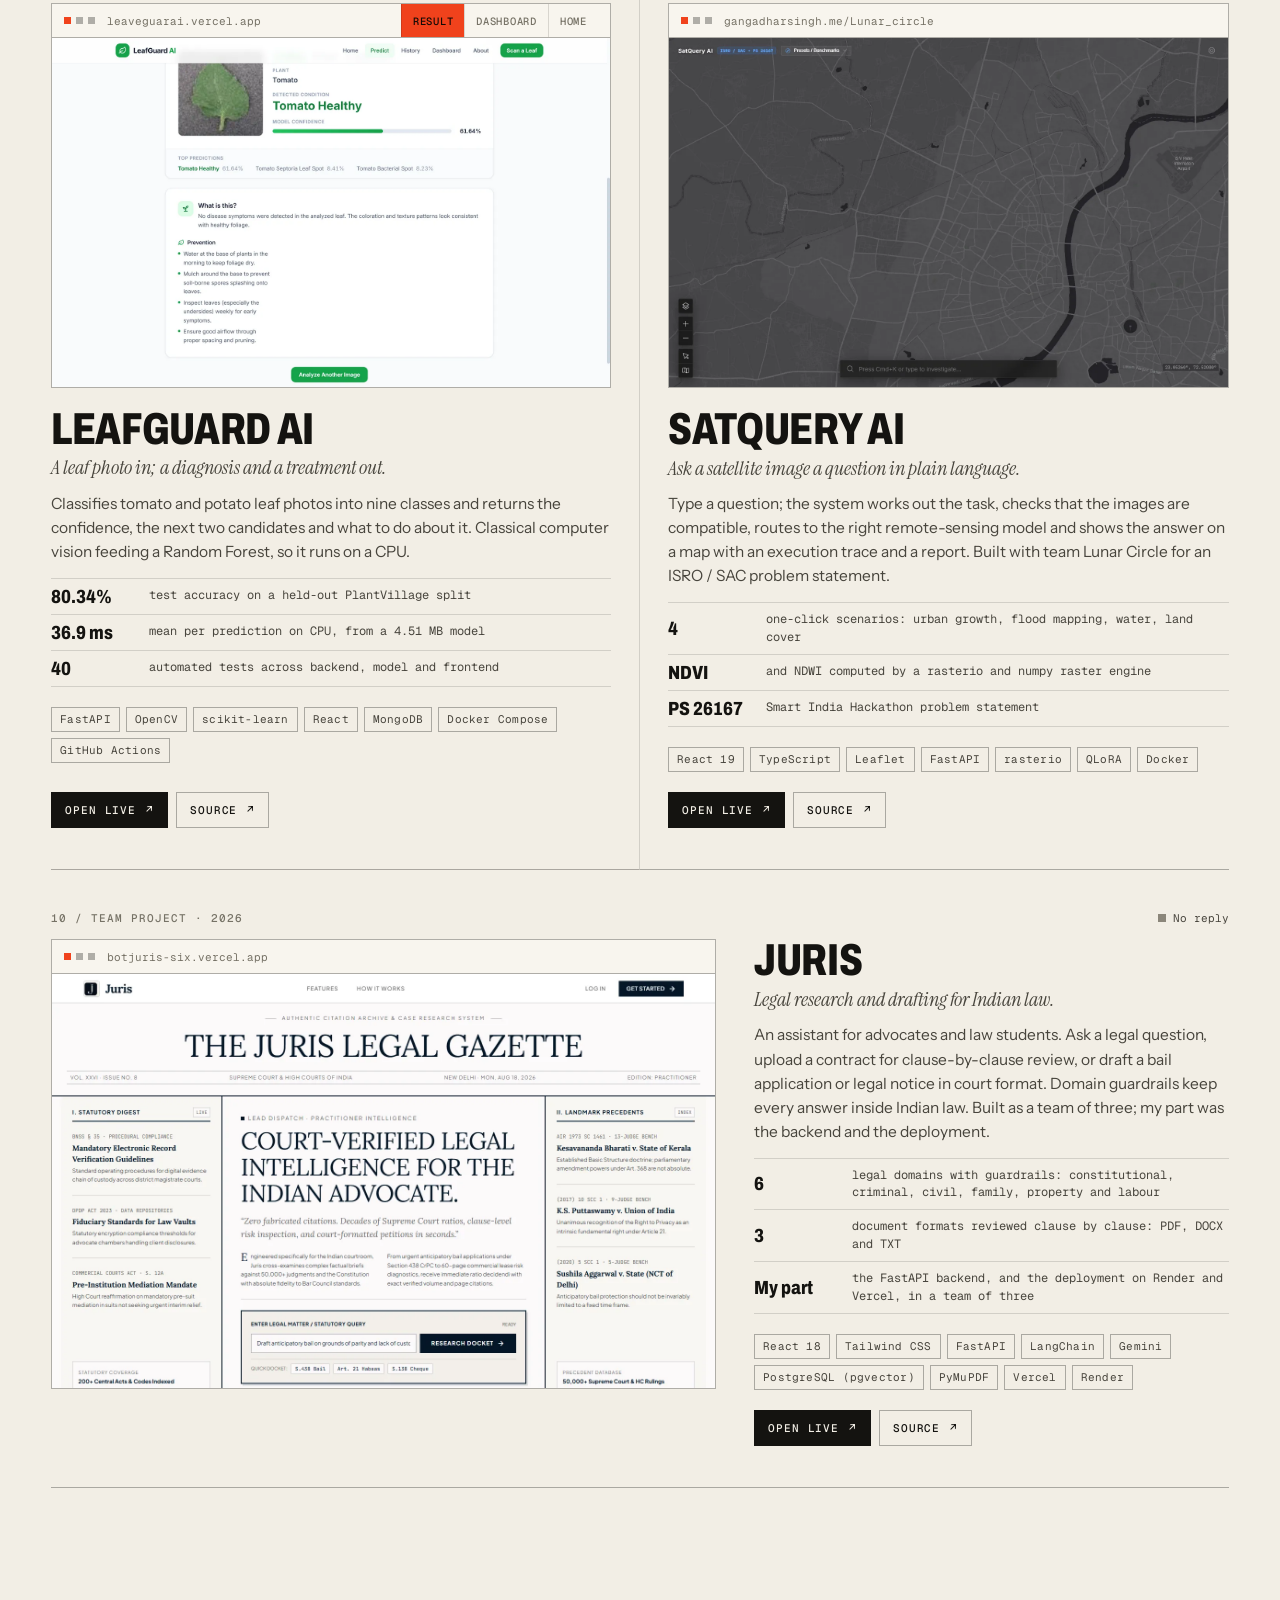
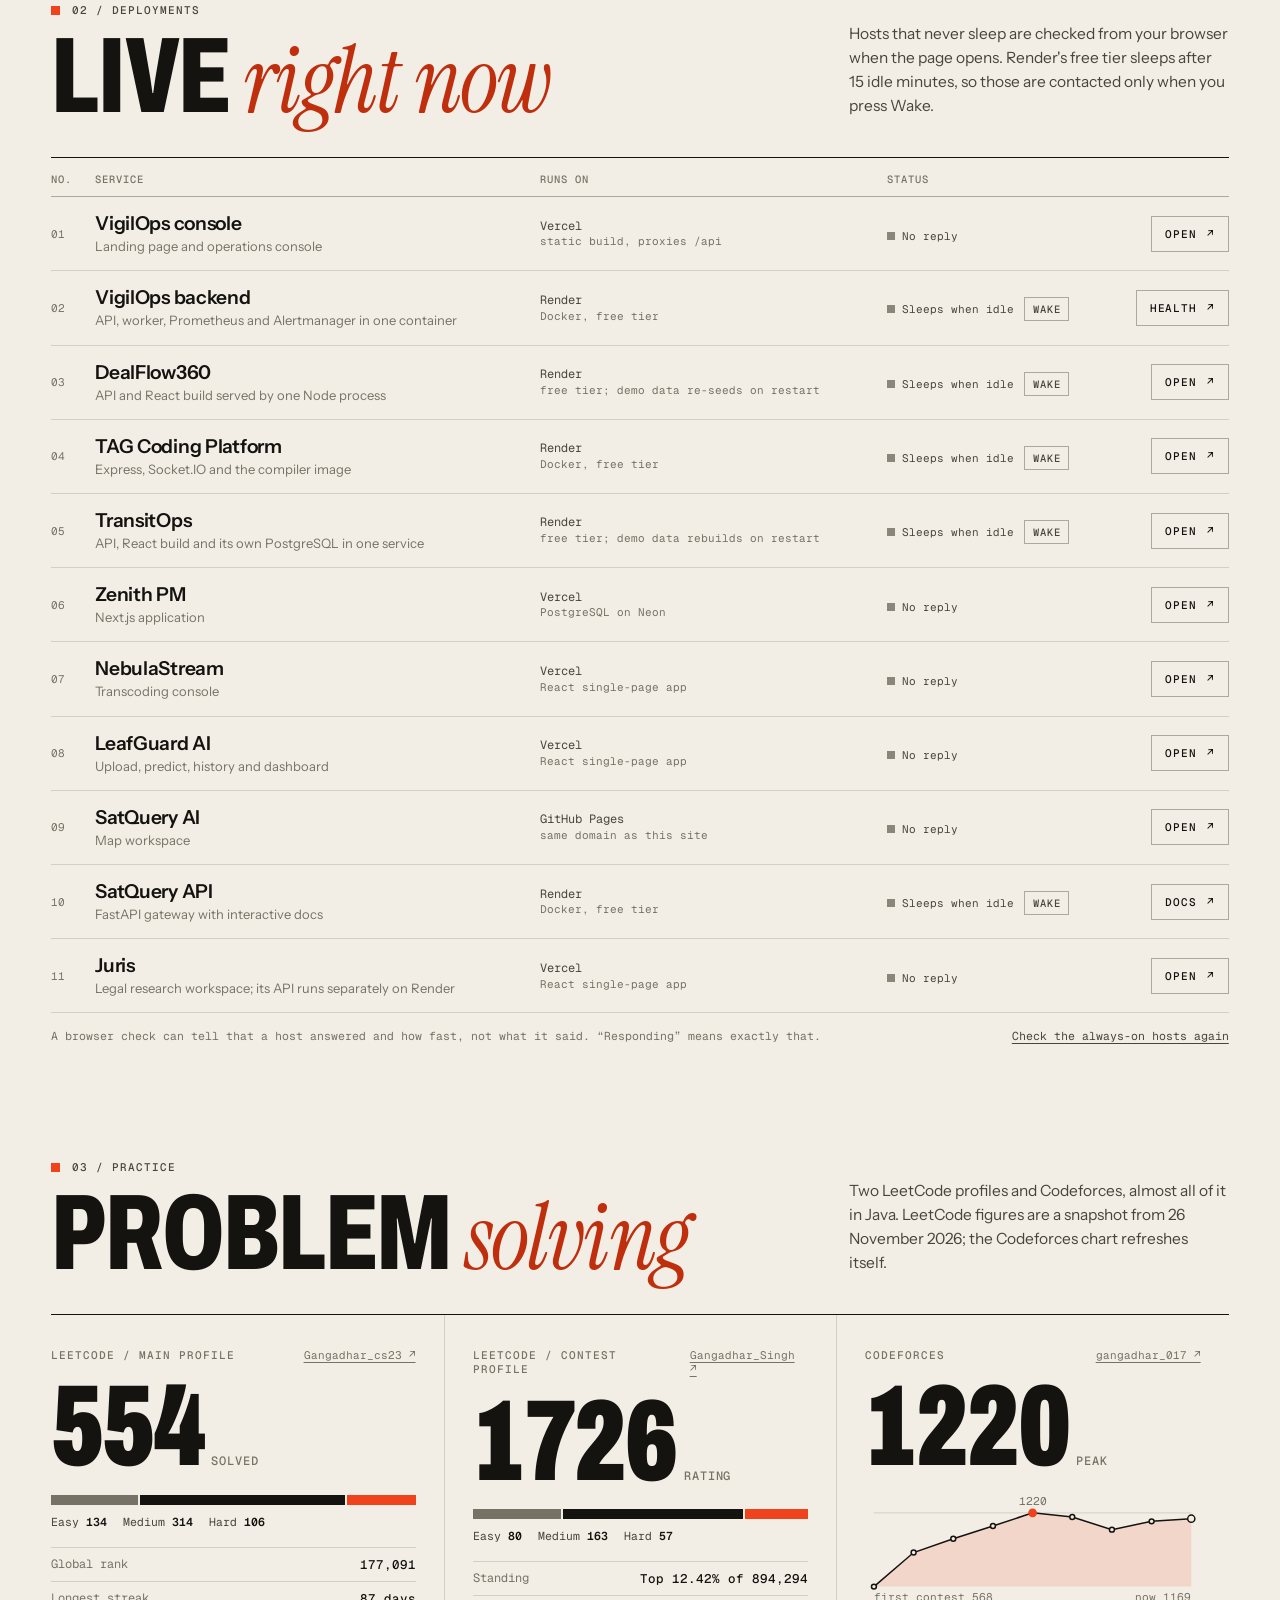
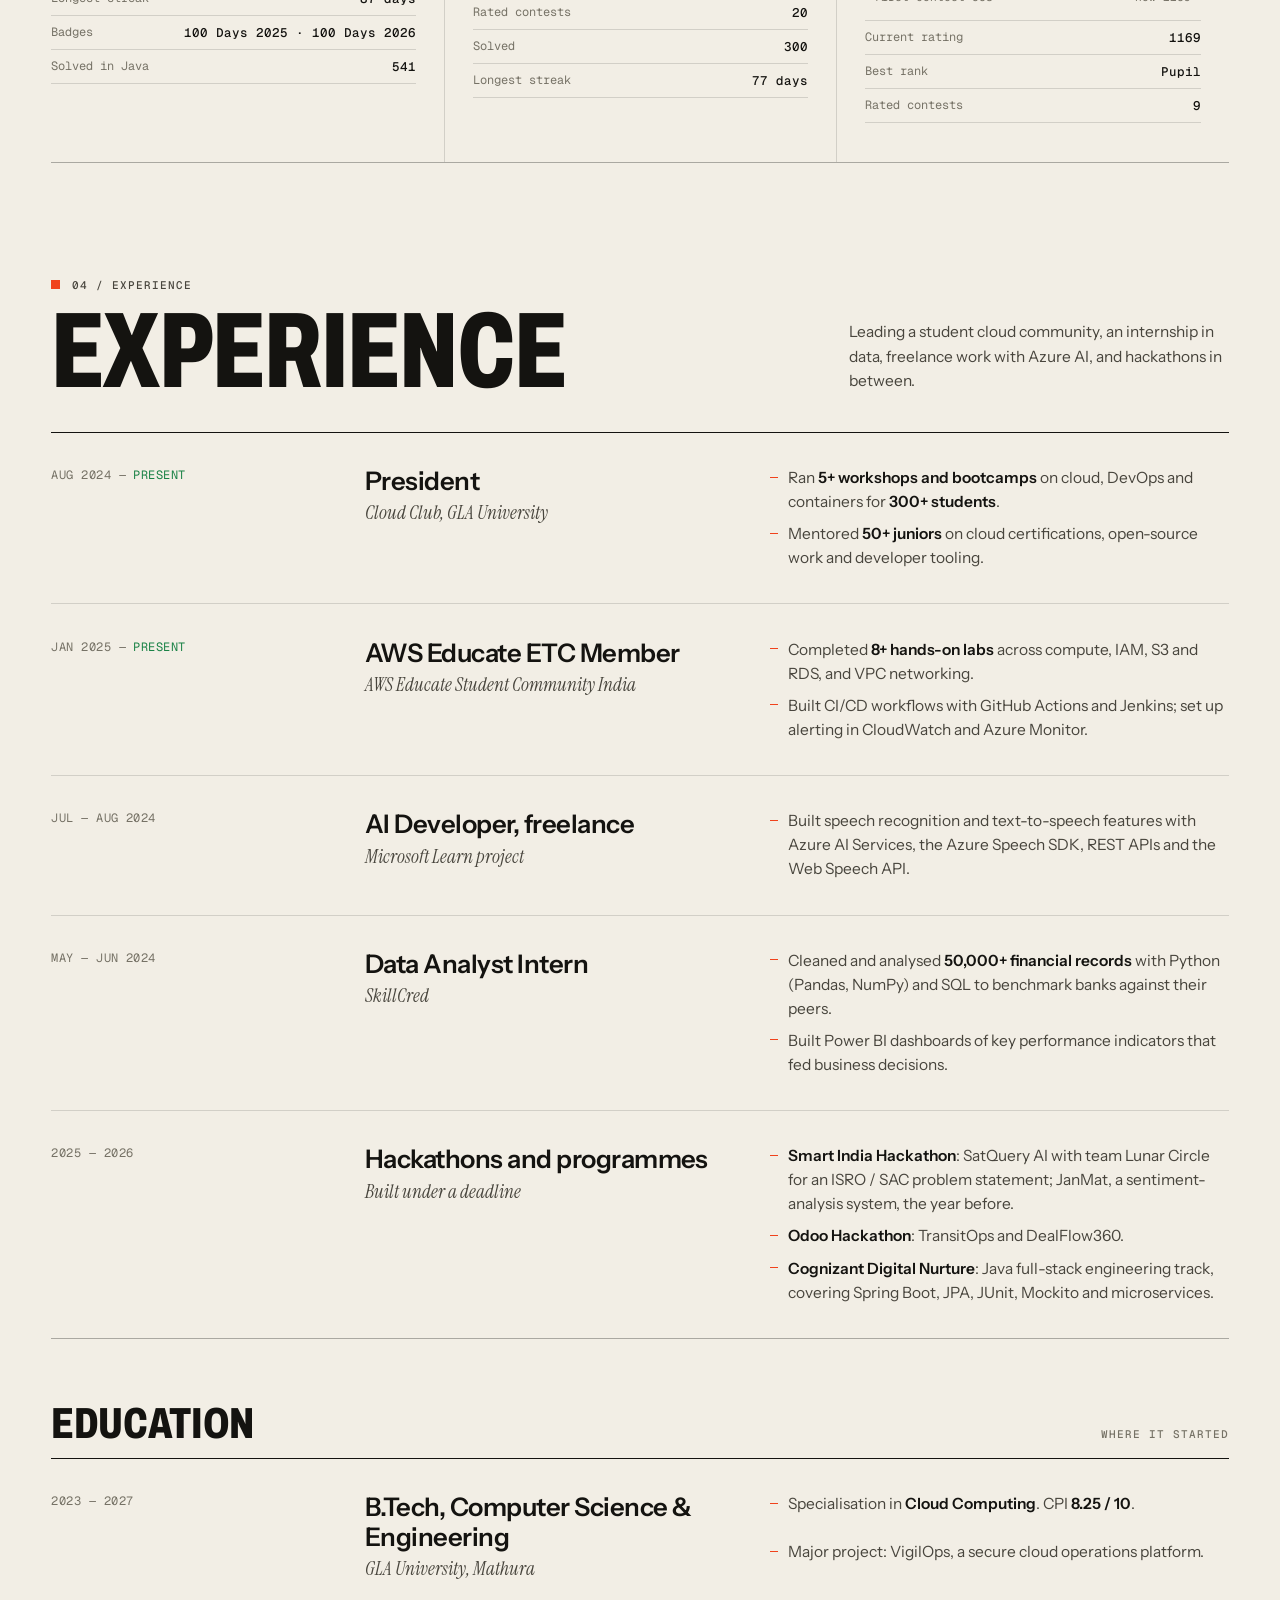
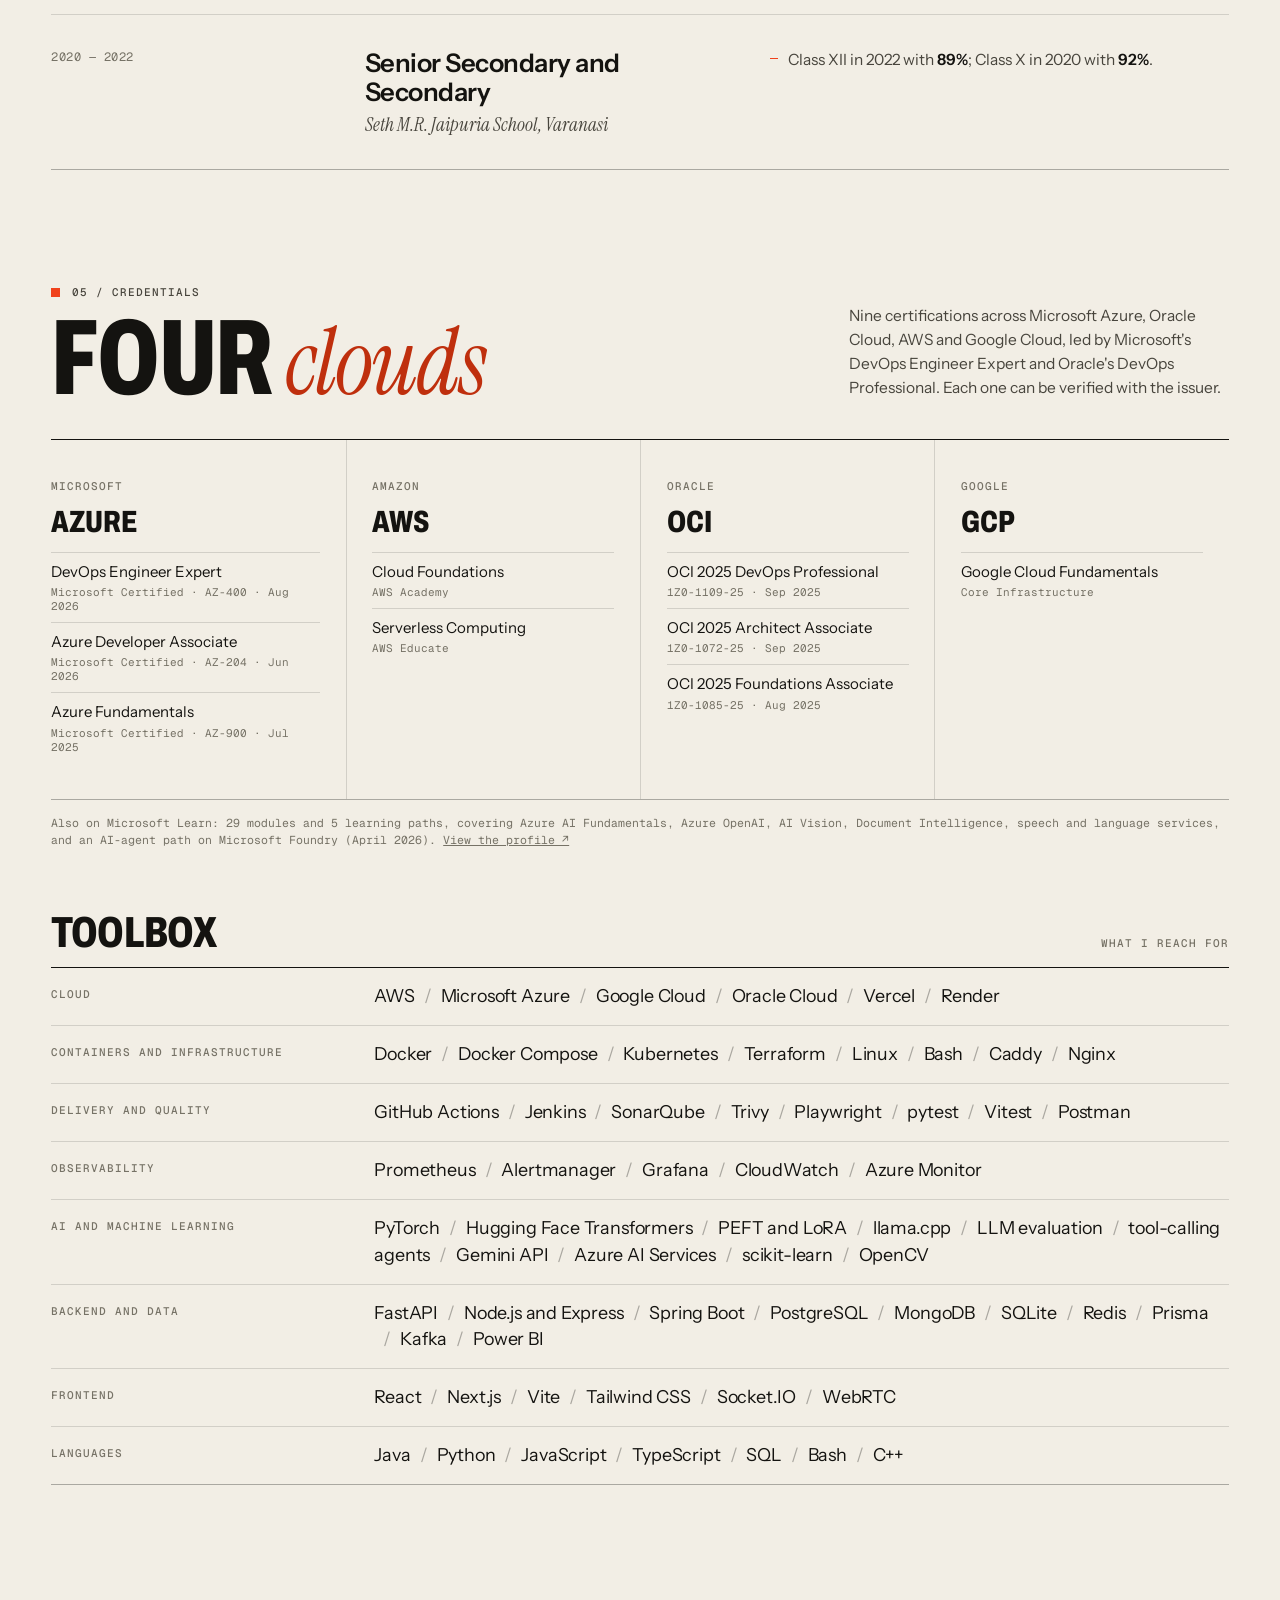
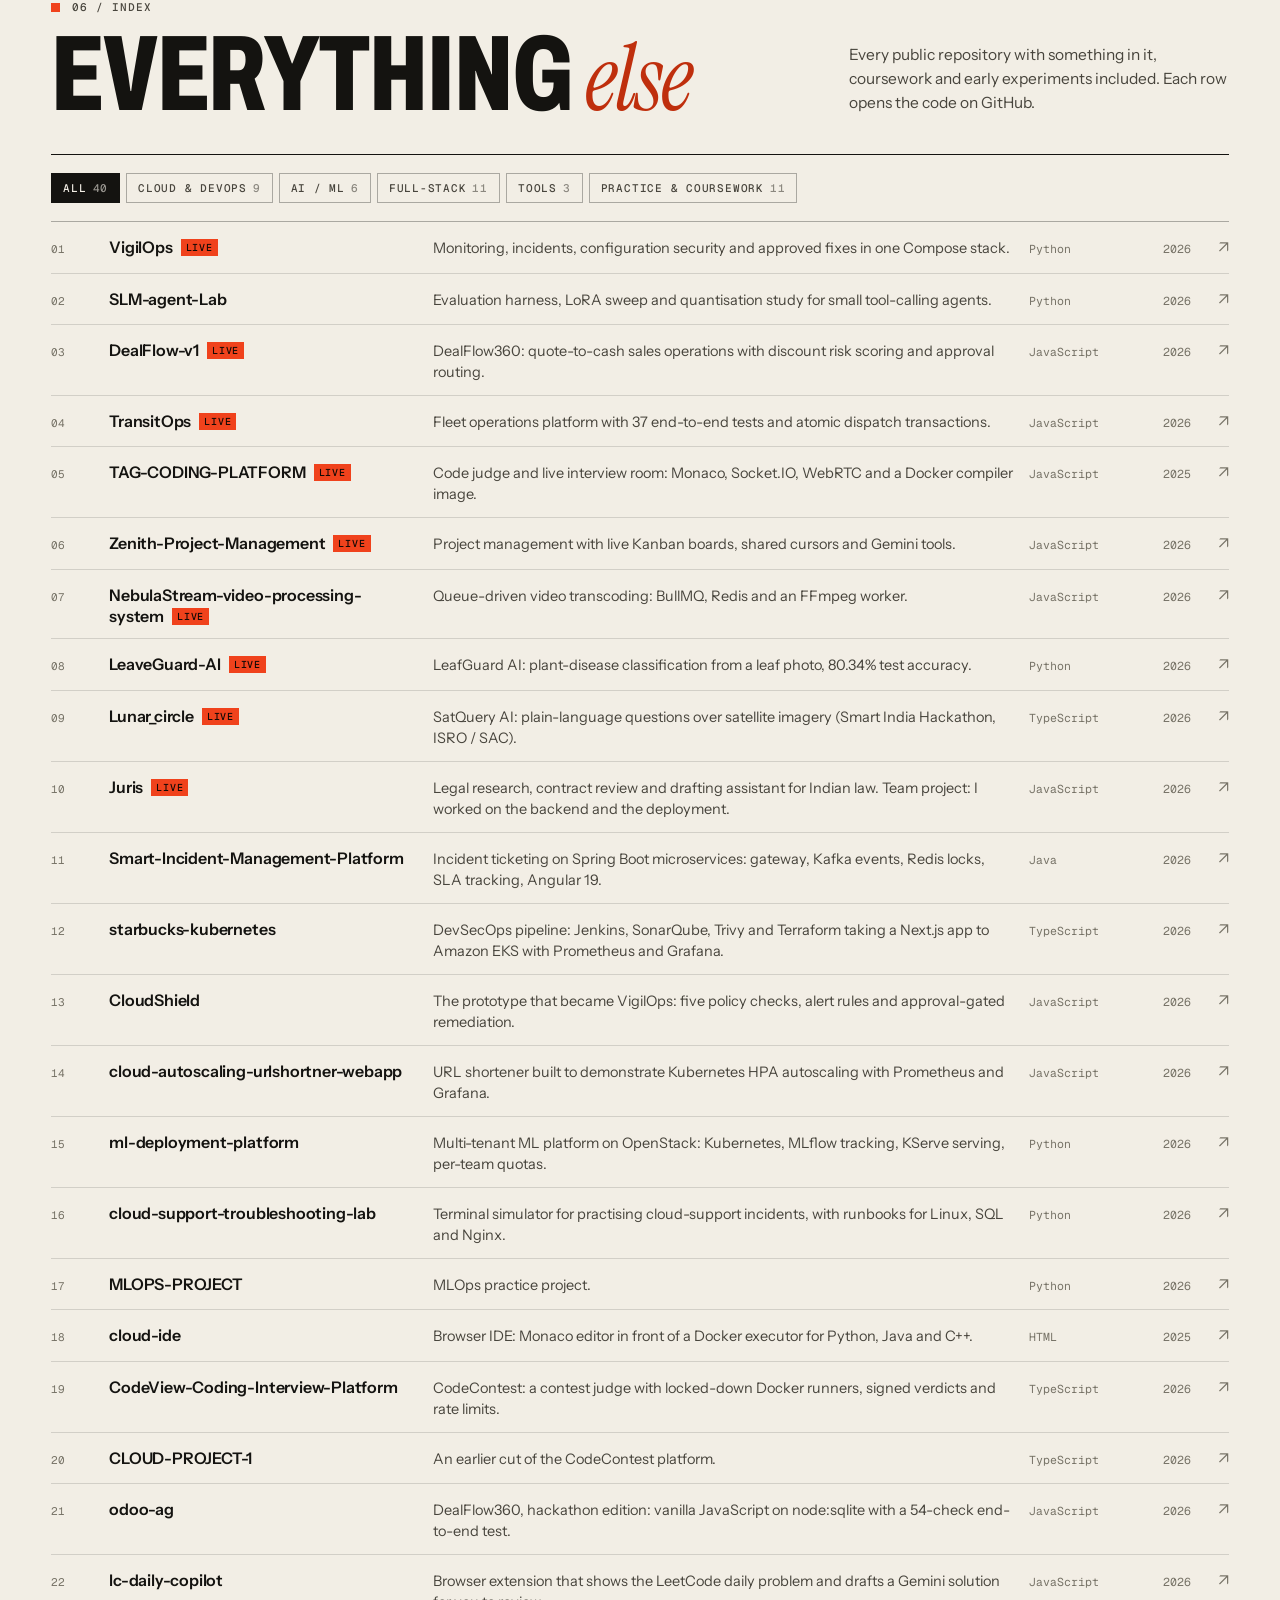
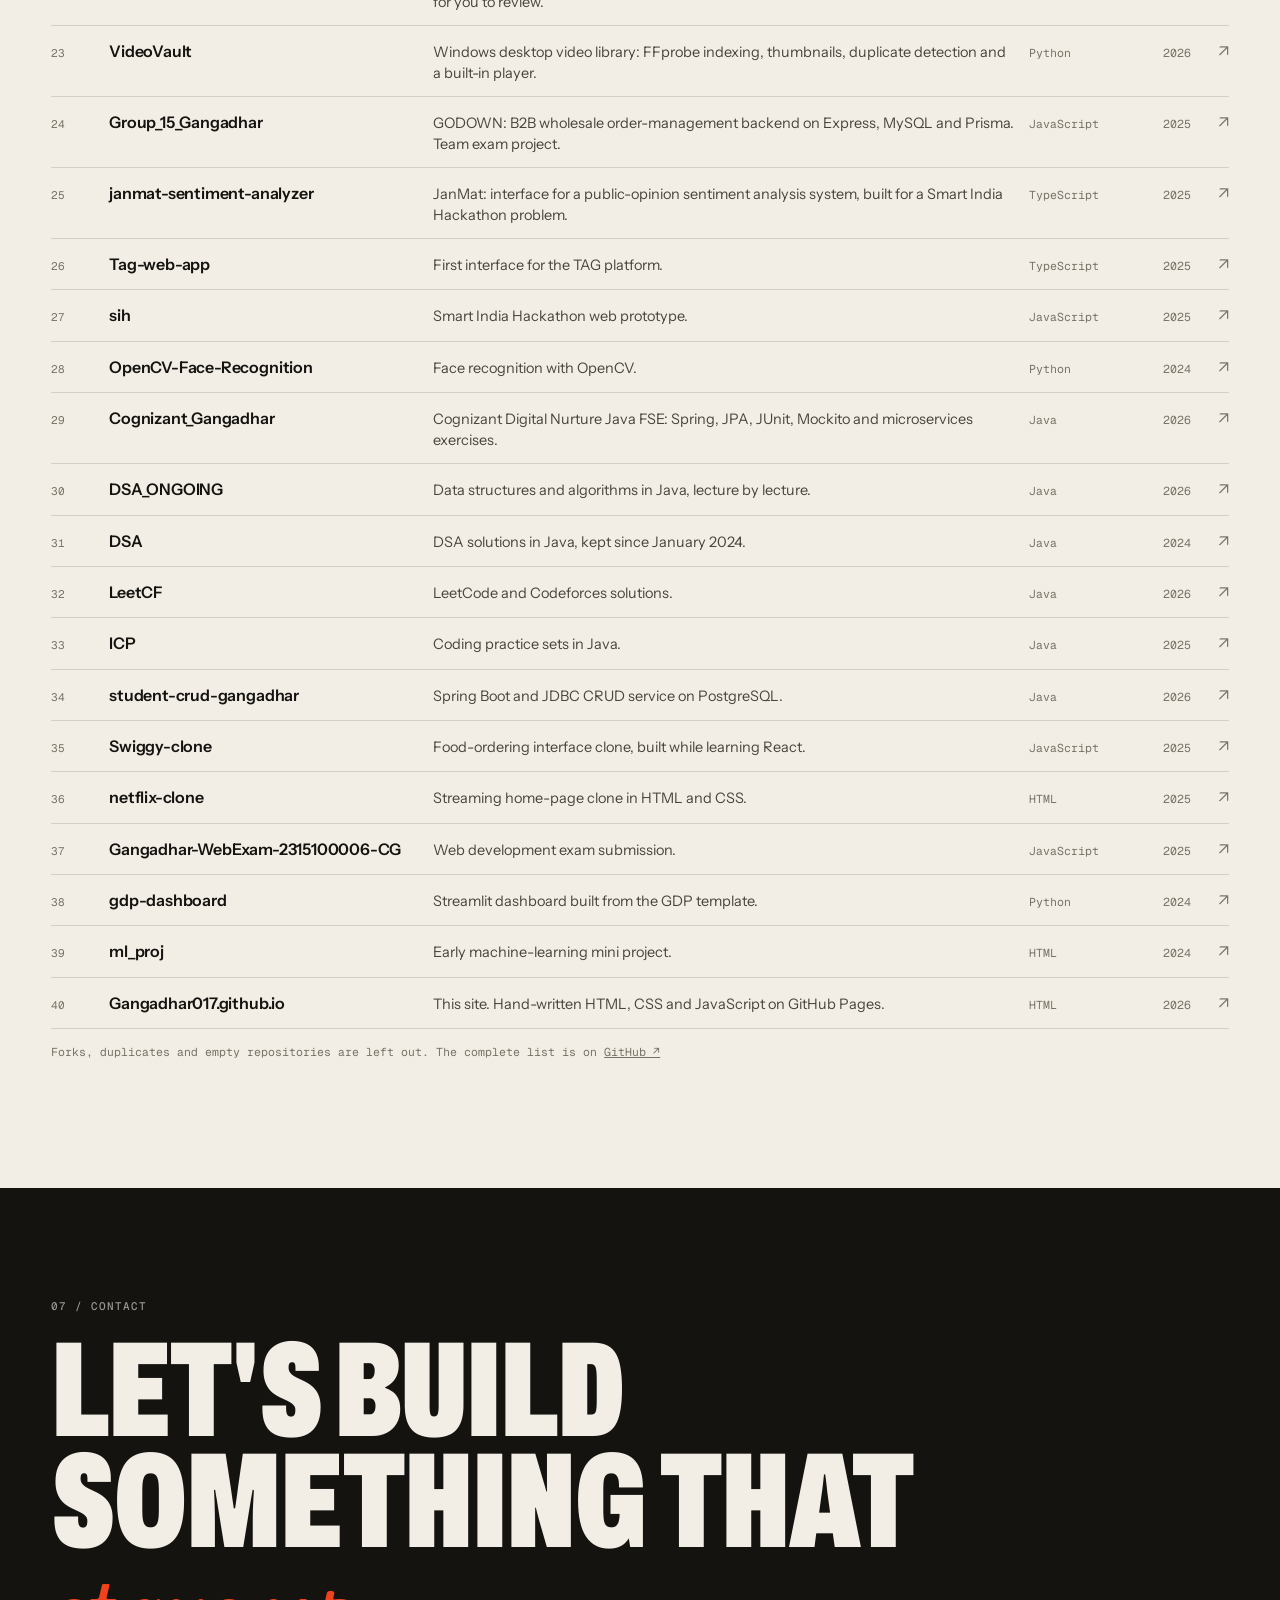
==== commit 52a625f0: "List TransitOps as live and state my part in Juris TransitOps is back on Render with its own Postgre" ====
--- a/index.html
+++ b/index.html
@@ -80,7 +80,7 @@
 
       <div>
         <p class="lede">I ship systems, watch them run, and write down <span class="serif">exactly where they break.</span></p>
-        <p class="sublede">Cloud and DevOps by training: Docker, Kubernetes, Terraform and CI/CD across AWS, Azure, GCP and OCI. Now I apply the same habits to AI agents. <b>Eight of my projects are live</b>; the always-on ones were checked from your browser when this page opened.</p>
+        <p class="sublede">Cloud and DevOps by training: Docker, Kubernetes, Terraform and CI/CD across AWS, Azure, GCP and OCI. Now I apply the same habits to AI agents. <b>Nine of my projects are live</b>; the always-on ones were checked from your browser when this page opened.</p>
         <div class="cta">
           <a class="btn" href="#work">See the work <span class="arr down" aria-hidden="true">↓</span></a>
           <a class="btn ghost" href="Gangadhar_Singh_Resume.pdf" download>Résumé <span class="arr down" aria-hidden="true">↓</span></a>
@@ -92,7 +92,7 @@
       <aside class="board" aria-label="Live deployments">
         <div class="board-head">
           <span class="label"><i class="dot ok live"></i>Live deployments</span>
-          <span class="board-sum" id="fleet-sum">8 services</span>
+          <span class="board-sum" id="fleet-sum">9 services</span>
         </div>
         <ul class="board-list">
           <li><a href="#vigilops"><span class="n">VigilOps</span><span class="h">vercel + render</span></a><span class="st" data-st="vigilops"><i class="dot ok"></i><span class="tx">Live</span></span></li>
@@ -103,6 +103,7 @@
           <li><a href="#juris"><span class="n">Juris</span><span class="h">vercel</span></a><span class="st" data-st="juris"><i class="dot ok"></i><span class="tx">Live</span></span></li>
           <li><a href="#dealflow"><span class="n">DealFlow360</span><span class="h">render</span></a><span class="st" data-st="dealflow"><i class="dot"></i><span class="tx">Wakes on request</span></span></li>
           <li><a href="#tag"><span class="n">TAG Platform</span><span class="h">render</span></a><span class="st" data-st="tag"><i class="dot"></i><span class="tx">Wakes on request</span></span></li>
+          <li><a href="#transitops"><span class="n">TransitOps</span><span class="h">render</span></a><span class="st" data-st="transitops"><i class="dot"></i><span class="tx">Wakes on request</span></span></li>
         </ul>
         <a class="board-foot" href="#fleet">What each one runs on, and how to wake the sleeping ones ↓</a>
       </aside>
@@ -112,7 +113,7 @@
   <div class="ticker" aria-hidden="true">
     <div class="ticker-track">
       <ul>
-        <li><b>8</b> projects live right now</li>
+        <li><b>9</b> projects live right now</li>
         <li><b>554</b> LeetCode problems solved</li>
         <li>LeetCode contest rating <b>1726</b> · top 12.4%</li>
         <li>Microsoft Certified <b>DevOps Engineer Expert</b></li>
@@ -353,26 +354,31 @@
     <div class="cards">
 
       <article class="card rv" id="transitops">
-        <div class="card-top"><span class="label">04 / Odoo Hackathon · 2026</span><span class="st"><i class="dot"></i><span class="tx">Source</span></span></div>
-        <figure class="lab guard" aria-label="What TransitOps checks before a dispatch">
-          <div class="lab-head"><span class="label">Dispatch guard</span><span class="label">37 / 37 tests</span></div>
-          <ol class="guard-list">
-            <li><span class="q">Vehicle in the shop?</span><span class="a">Refused</span></li>
-            <li><span class="q">Driver's licence expired?</span><span class="a">Refused</span></li>
-            <li><span class="q">Cargo over the vehicle's capacity?</span><span class="a">Refused</span></li>
-            <li class="pass"><span class="q">All clear</span><span class="a">One transaction: trip dispatched, vehicle and driver marked on trip</span></li>
-          </ol>
+        <div class="card-top"><span class="label">04 / Odoo Hackathon · 2026</span><span class="st" data-st="transitops"><i class="dot"></i><span class="tx">Wakes on request</span></span></div>
+        <figure class="shot">
+          <div class="shot-bar">
+            <span class="sq" aria-hidden="true"><i></i><i></i><i></i></span>
+            <span class="shot-url">transitops-1xru.onrender.com</span>
+            <div class="shot-tabs" role="tablist" aria-label="TransitOps screens">
+              <button type="button" role="tab" aria-selected="true" data-src="assets/img/transitops-dashboard.webp" data-alt="TransitOps dashboard: vehicles in the shop, active trips, drivers on duty, revenue this month, fleet status and critical alerts.">Dashboard</button>
+              <button type="button" role="tab" aria-selected="false" data-src="assets/img/transitops-trips.webp" data-alt="TransitOps trip ledger with registration numbers shown as yellow number plates and a status for each trip.">Trips</button>
+              <button type="button" role="tab" aria-selected="false" data-src="assets/img/transitops-reports.webp" data-alt="TransitOps reports: fuel efficiency, cost per kilometre, six months of revenue and a cost breakdown.">Reports</button>
+              <button type="button" role="tab" aria-selected="false" data-src="assets/img/transitops-signin.webp" data-alt="TransitOps sign-in page listing the rules it enforces, with one-click demo roles.">Sign in</button>
+            </div>
+          </div>
+          <img class="shot-img" loading="lazy" decoding="async" src="assets/img/transitops-dashboard.webp" width="1440" height="900" alt="TransitOps dashboard: vehicles in the shop, active trips, drivers on duty, revenue this month, fleet status and critical alerts.">
         </figure>
         <h3>TransitOps</h3>
         <p class="kicker">A fleet platform that refuses bad dispatches.</p>
-        <p class="desc">Dispatch, maintenance, drivers and cost analytics for a transport fleet, with four roles enforced on both the API and the interface.</p>
+        <p class="desc">Dispatch, maintenance, drivers and costs for a transport fleet. A vehicle in the workshop, a driver with an expired licence or cargo over capacity is refused inside the database transaction, and four roles are enforced on both the API and the interface.</p>
         <ul class="pts">
           <li><b>37 / 37</b><span>end-to-end tests passing: every business rule, validation and permission</span></li>
           <li><b>1</b><span>atomic transaction for each dispatch, completion or cancellation</span></li>
-          <li><b>0</b><span>chart libraries; the charts are hand-written SVG</span></li>
-        </ul>
-        <ul class="chips" aria-label="Built with"><li>React</li><li>Node.js</li><li>Express</li><li>PostgreSQL</li><li>Prisma</li><li>JWT</li></ul>
+          <li><b>0</b><span>databases to provision: the service starts its own PostgreSQL, so nothing expires</span></li>
+        </ul>
+        <ul class="chips" aria-label="Built with"><li>React</li><li>Node.js</li><li>Express</li><li>PostgreSQL</li><li>Prisma</li><li>JWT</li><li>GitHub Actions</li></ul>
         <div class="links">
+          <a class="btn sm" href="https://transitops-1xru.onrender.com/" target="_blank" rel="noopener">Open live <span class="arr" aria-hidden="true">↗</span></a>
           <a class="btn sm ghost" href="https://github.com/Gangadhar017/TransitOps" target="_blank" rel="noopener">Source <span class="arr" aria-hidden="true">↗</span></a>
         </div>
       </article>
@@ -500,11 +506,11 @@
           <div class="wide-text">
             <h3>Juris</h3>
             <p class="kicker">Legal research and drafting for Indian law.</p>
-            <p class="desc">An assistant for advocates and law students. Ask a legal question, upload a contract for clause-by-clause review, or draft a bail application or legal notice in court format. Domain guardrails keep every answer inside Indian law. Built as a team of three.</p>
+            <p class="desc">An assistant for advocates and law students. Ask a legal question, upload a contract for clause-by-clause review, or draft a bail application or legal notice in court format. Domain guardrails keep every answer inside Indian law. Built as a team of three; my part was the backend and the deployment.</p>
             <ul class="pts">
               <li><b>6</b><span>legal domains with guardrails: constitutional, criminal, civil, family, property and labour</span></li>
               <li><b>3</b><span>document formats reviewed clause by clause: PDF, DOCX and TXT</span></li>
-              <li><b>Team</b><span>project with three contributors on GitHub</span></li>
+              <li><b>My part</b><span>the FastAPI backend, and the deployment on Render and Vercel, in a team of three</span></li>
             </ul>
             <ul class="chips" aria-label="Built with"><li>React 18</li><li>Tailwind CSS</li><li>FastAPI</li><li>LangChain</li><li>Gemini</li><li>PostgreSQL (pgvector)</li><li>PyMuPDF</li><li>Vercel</li><li>Render</li></ul>
             <div class="links">
@@ -565,41 +571,48 @@
         </tr>
         <tr>
           <td class="num">05</td>
+          <td class="svc">TransitOps<small>API, React build and its own PostgreSQL in one service</small></td>
+          <td class="host">Render<small>free tier; demo data rebuilds on restart</small></td>
+          <td class="stc"><span class="st" data-st="transitops"><i class="dot"></i><span class="tx">Sleeps when idle</span></span><button class="wake" type="button" data-wake="transitops">Wake</button></td>
+          <td class="go"><a class="btn sm ghost" href="https://transitops-1xru.onrender.com/" target="_blank" rel="noopener">Open <span class="arr" aria-hidden="true">↗</span></a></td>
+        </tr>
+        <tr>
+          <td class="num">06</td>
           <td class="svc">Zenith PM<small>Next.js application</small></td>
           <td class="host">Vercel<small>PostgreSQL on Neon</small></td>
           <td class="stc"><span class="st" data-st="zenith"><i class="dot ok"></i><span class="tx">Live</span></span></td>
           <td class="go"><a class="btn sm ghost" href="https://zenith-project-management.vercel.app/" target="_blank" rel="noopener">Open <span class="arr" aria-hidden="true">↗</span></a></td>
         </tr>
         <tr>
-          <td class="num">06</td>
+          <td class="num">07</td>
           <td class="svc">NebulaStream<small>Transcoding console</small></td>
           <td class="host">Vercel<small>React single-page app</small></td>
           <td class="stc"><span class="st" data-st="nebula"><i class="dot ok"></i><span class="tx">Live</span></span></td>
           <td class="go"><a class="btn sm ghost" href="https://nebulastream-alpha.vercel.app/" target="_blank" rel="noopener">Open <span class="arr" aria-hidden="true">↗</span></a></td>
         </tr>
         <tr>
-          <td class="num">07</td>
+          <td class="num">08</td>
           <td class="svc">LeafGuard AI<small>Upload, predict, history and dashboard</small></td>
           <td class="host">Vercel<small>React single-page app</small></td>
           <td class="stc"><span class="st" data-st="leafguard"><i class="dot ok"></i><span class="tx">Live</span></span></td>
           <td class="go"><a class="btn sm ghost" href="https://leaveguarai.vercel.app/" target="_blank" rel="noopener">Open <span class="arr" aria-hidden="true">↗</span></a></td>
         </tr>
         <tr>
-          <td class="num">08</td>
+          <td class="num">09</td>
           <td class="svc">SatQuery AI<small>Map workspace</small></td>
           <td class="host">GitHub Pages<small>same domain as this site</small></td>
           <td class="stc"><span class="st" data-st="satquery"><i class="dot ok"></i><span class="tx">Live</span></span></td>
           <td class="go"><a class="btn sm ghost" href="https://gangadhar017.github.io/Lunar_circle/" target="_blank" rel="noopener">Open <span class="arr" aria-hidden="true">↗</span></a></td>
         </tr>
         <tr>
-          <td class="num">09</td>
+          <td class="num">10</td>
           <td class="svc">SatQuery API<small>FastAPI gateway with interactive docs</small></td>
           <td class="host">Render<small>Docker, free tier</small></td>
           <td class="stc"><span class="st" data-st="satapi"><i class="dot"></i><span class="tx">Sleeps when idle</span></span><button class="wake" type="button" data-wake="satapi">Wake</button></td>
           <td class="go"><a class="btn sm ghost" href="https://satquery-ai-skyy.onrender.com/docs" target="_blank" rel="noopener">Docs <span class="arr" aria-hidden="true">↗</span></a></td>
         </tr>
         <tr>
-          <td class="num">10</td>
+          <td class="num">11</td>
           <td class="svc">Juris<small>Legal research workspace; its API runs separately on Render</small></td>
           <td class="host">Vercel<small>React single-page app</small></td>
           <td class="stc"><span class="st" data-st="juris"><i class="dot ok"></i><span class="tx">Live</span></span></td>
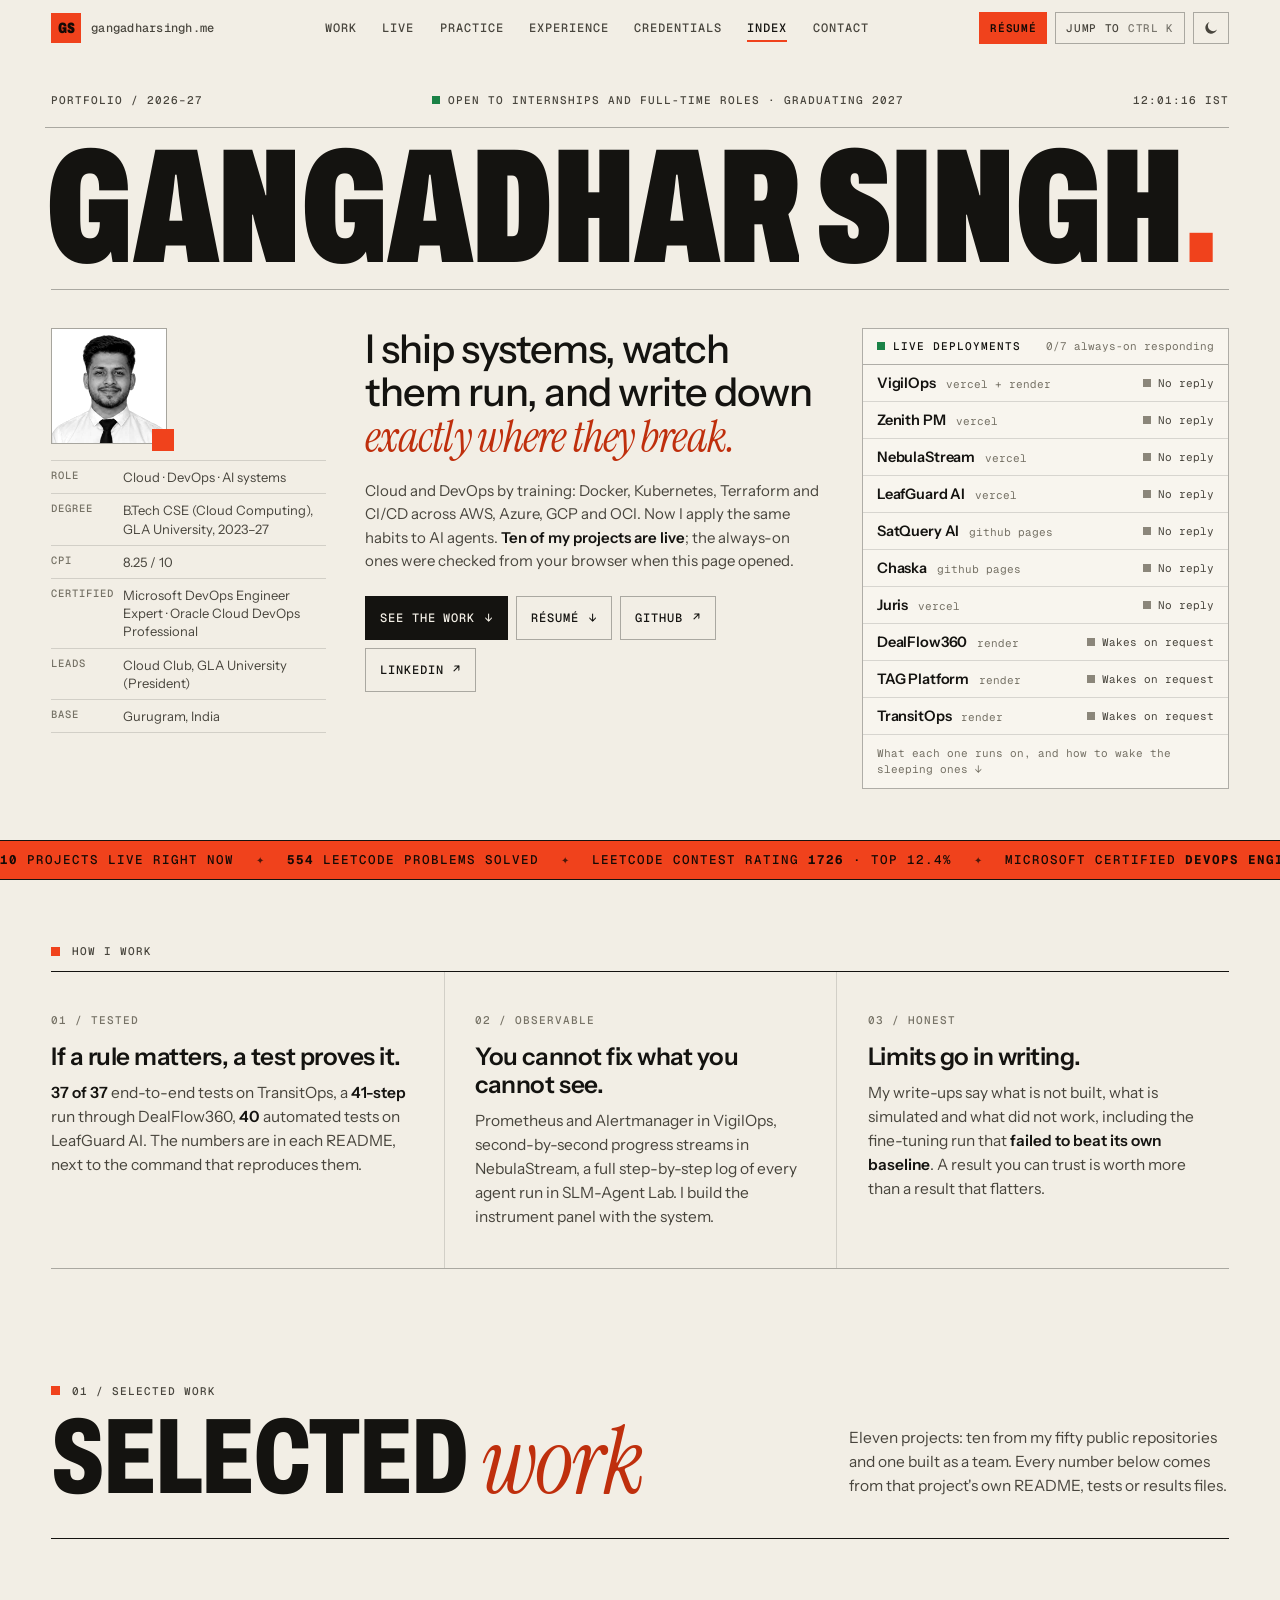
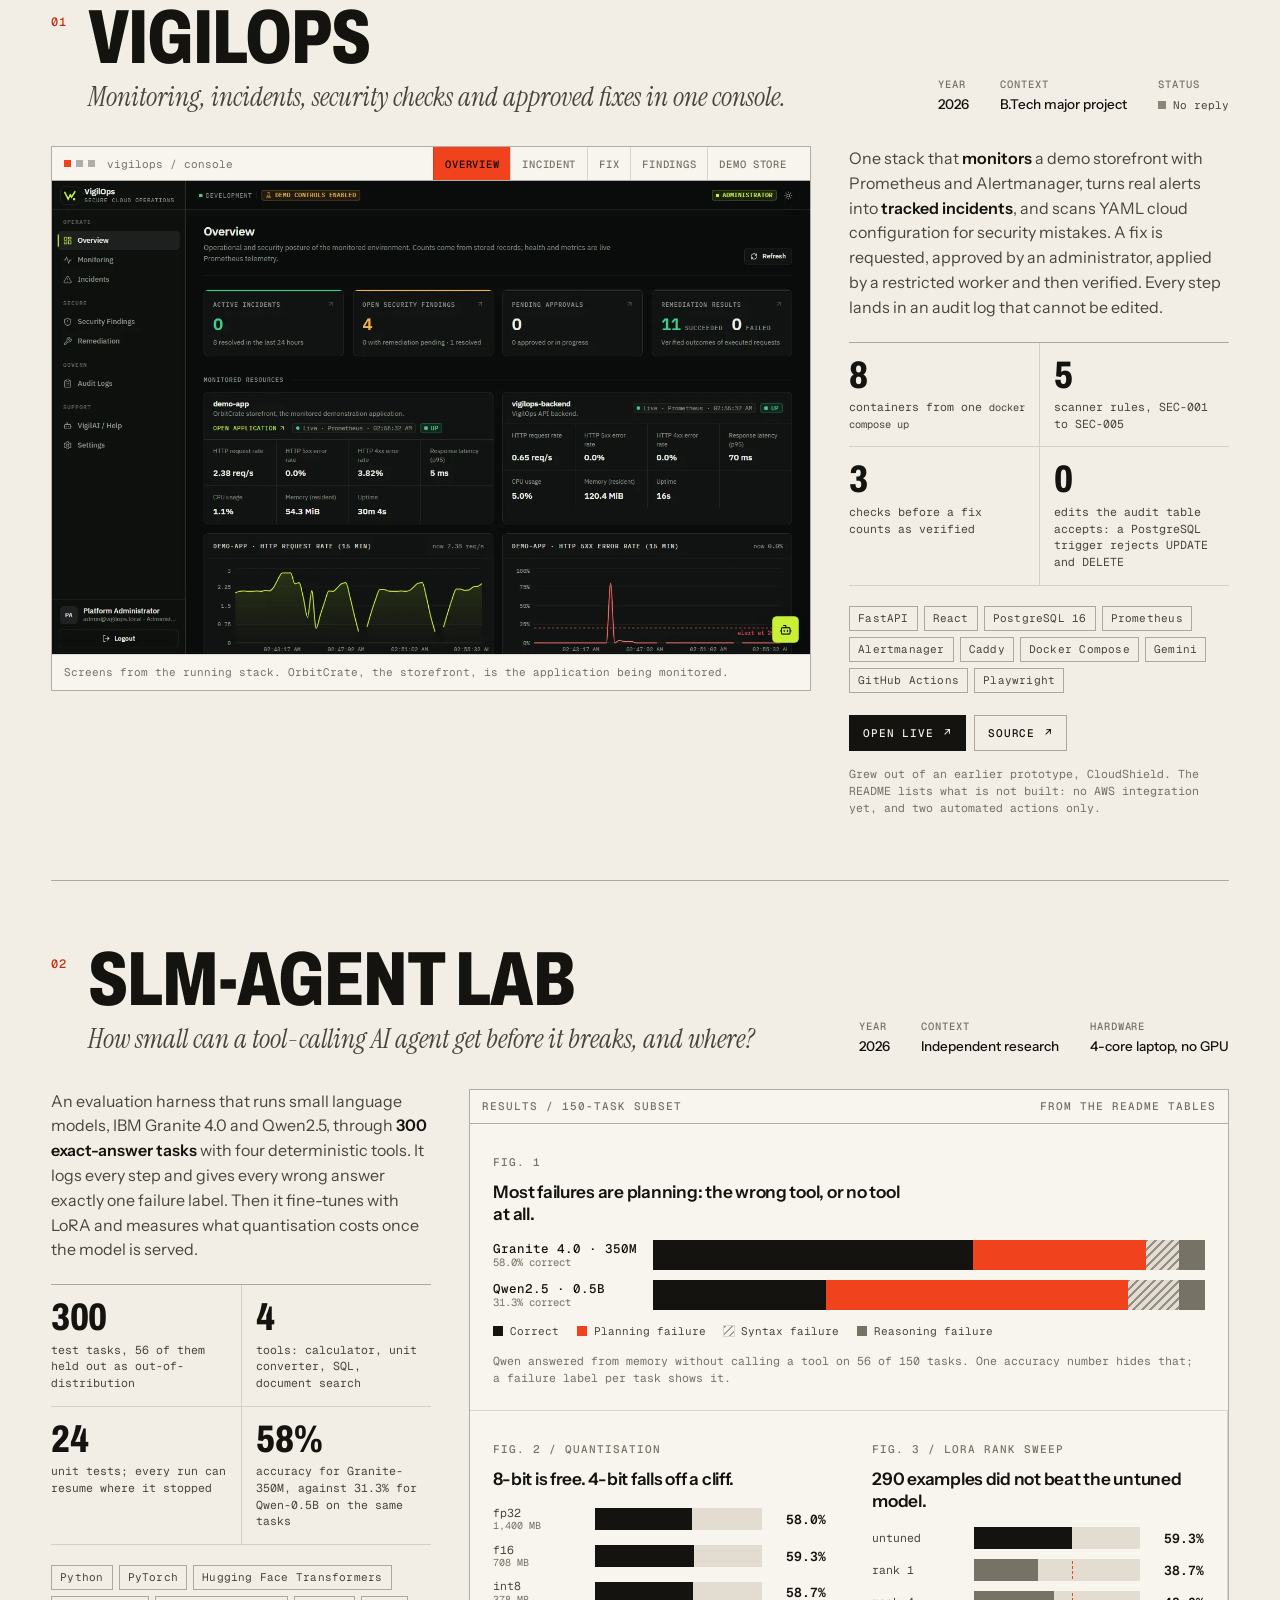
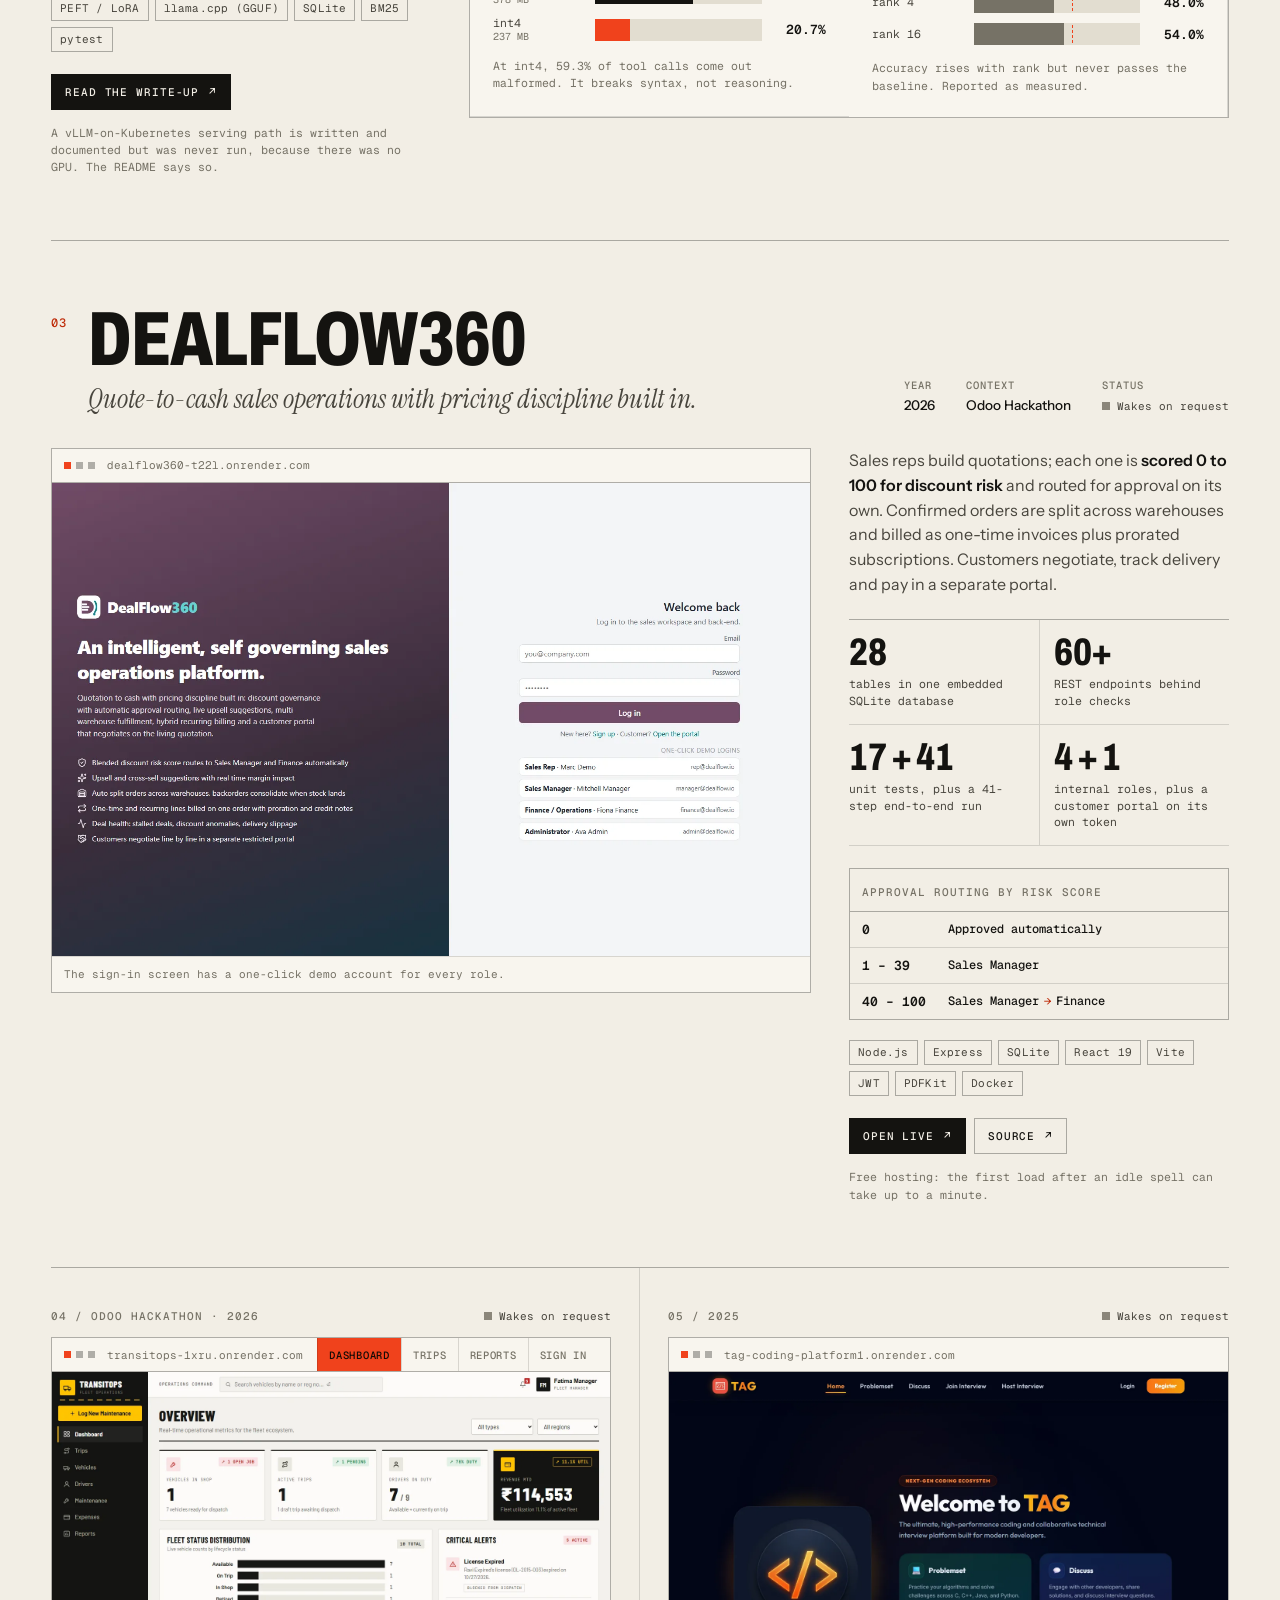
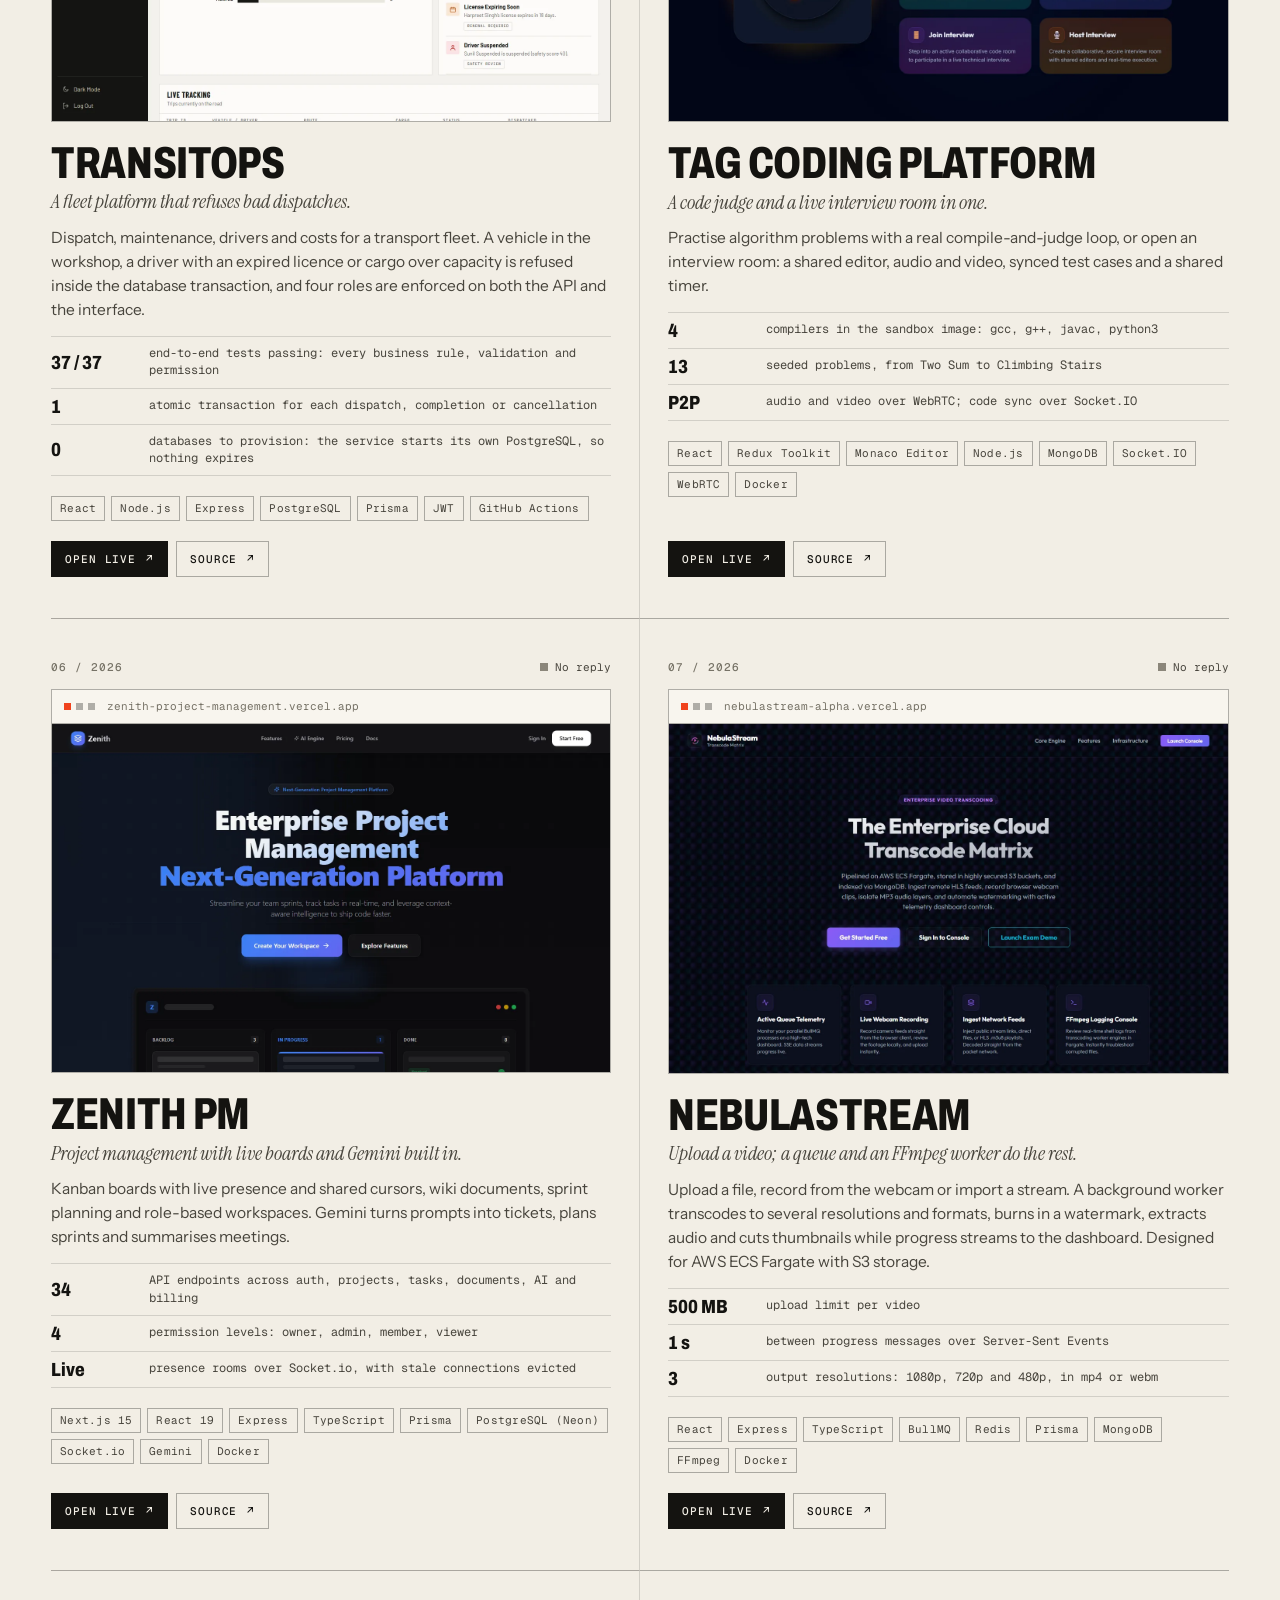
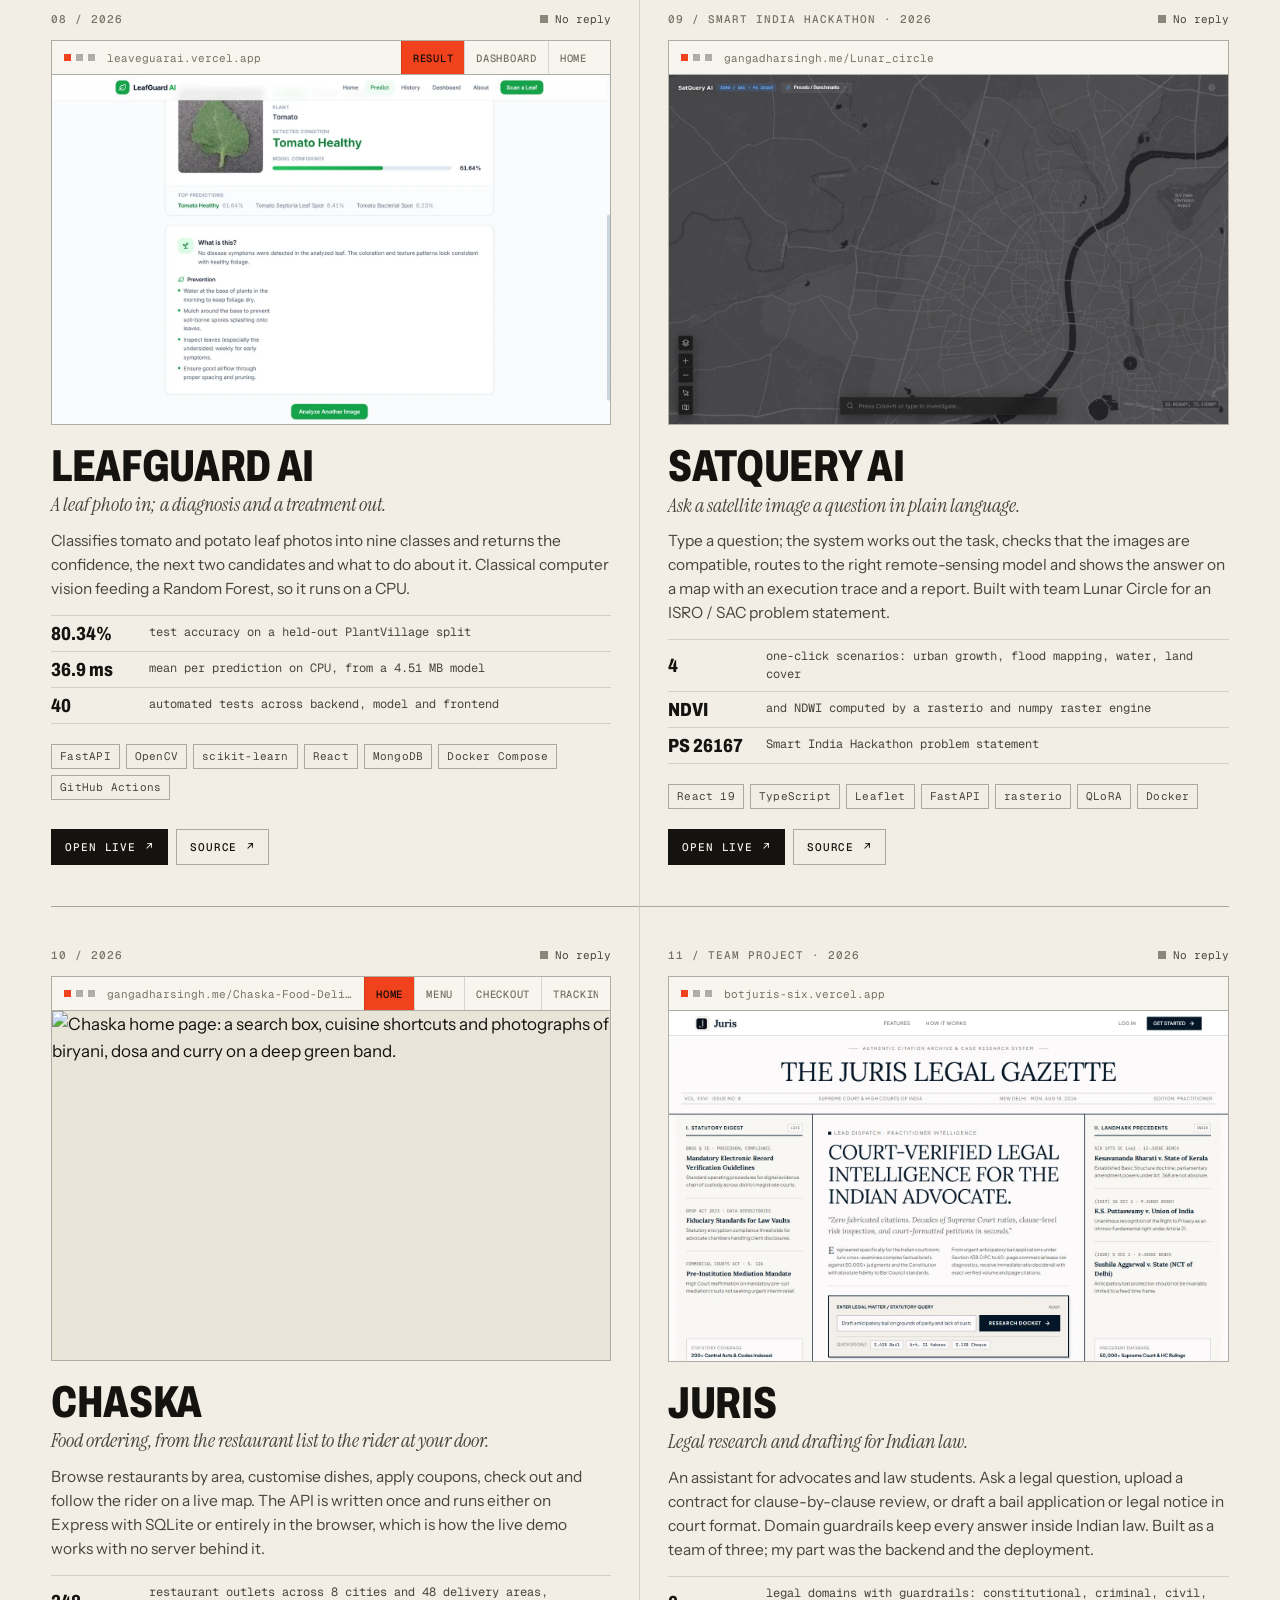
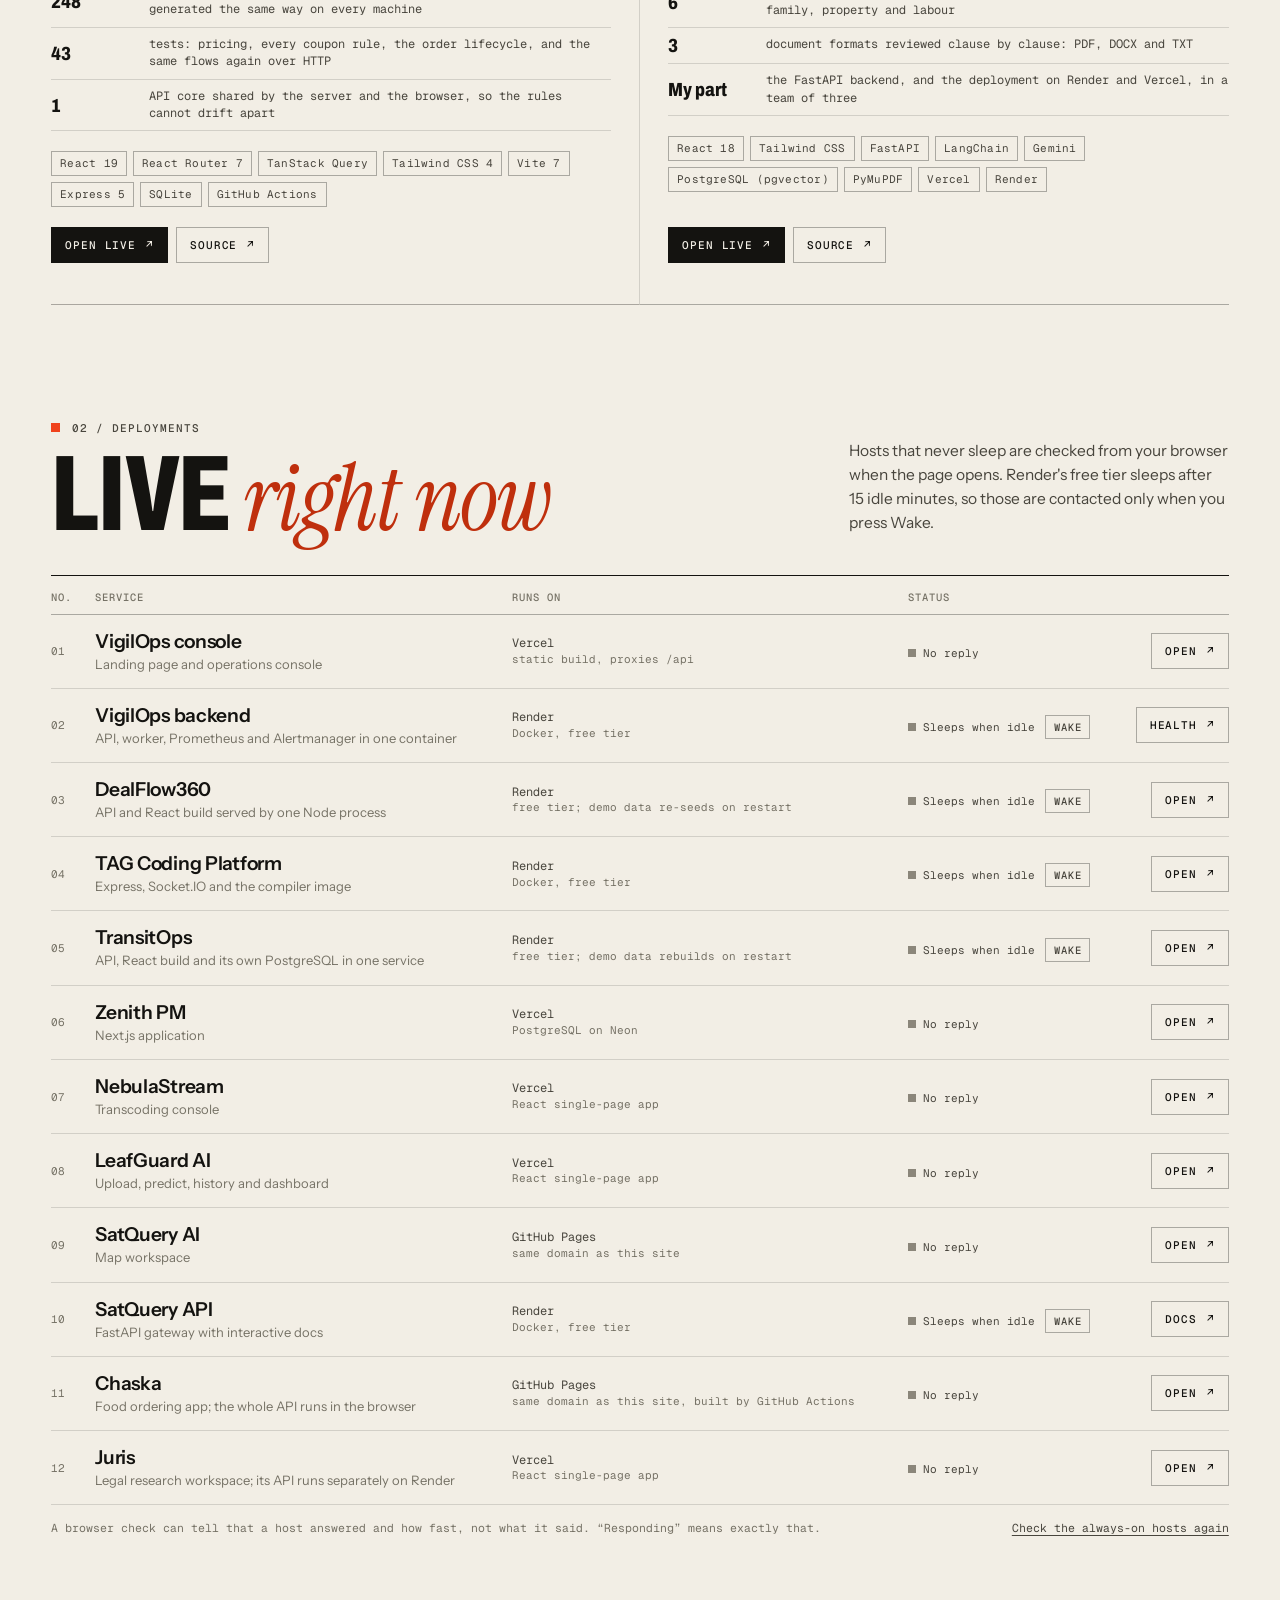
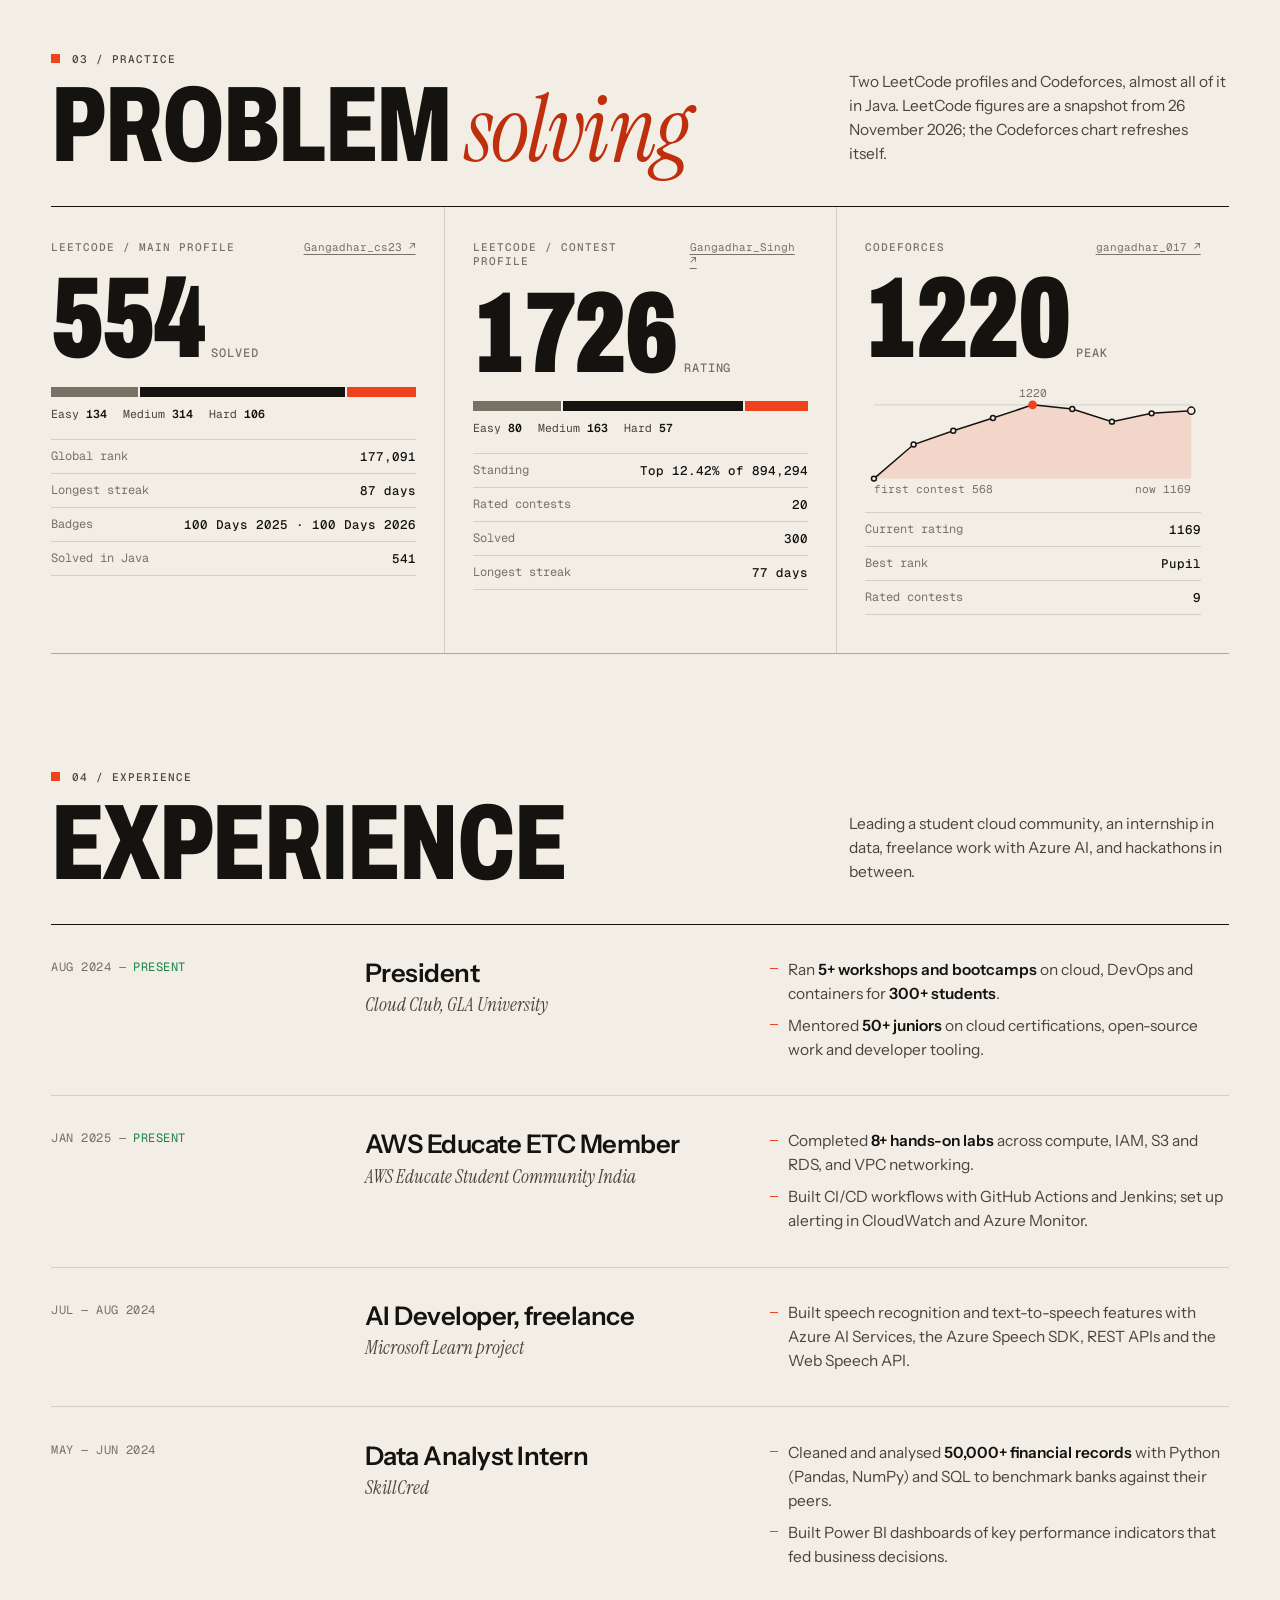
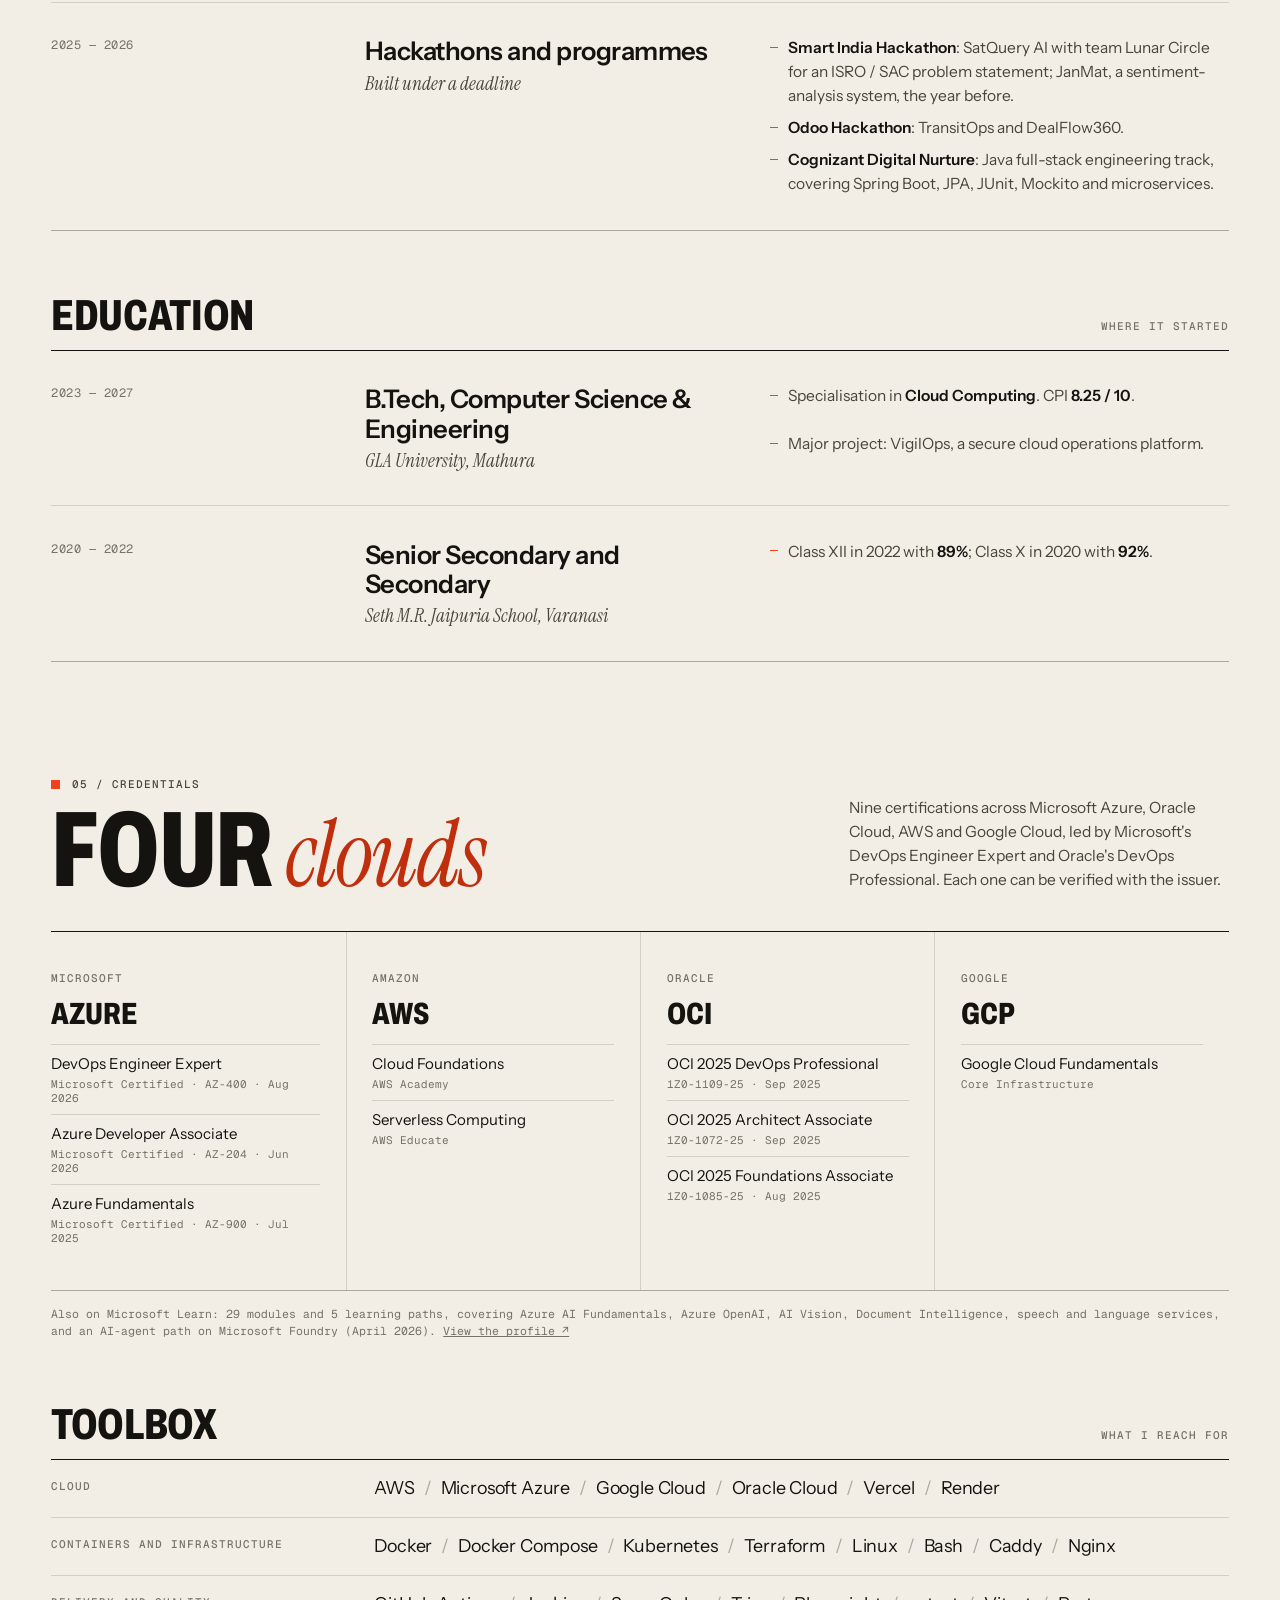
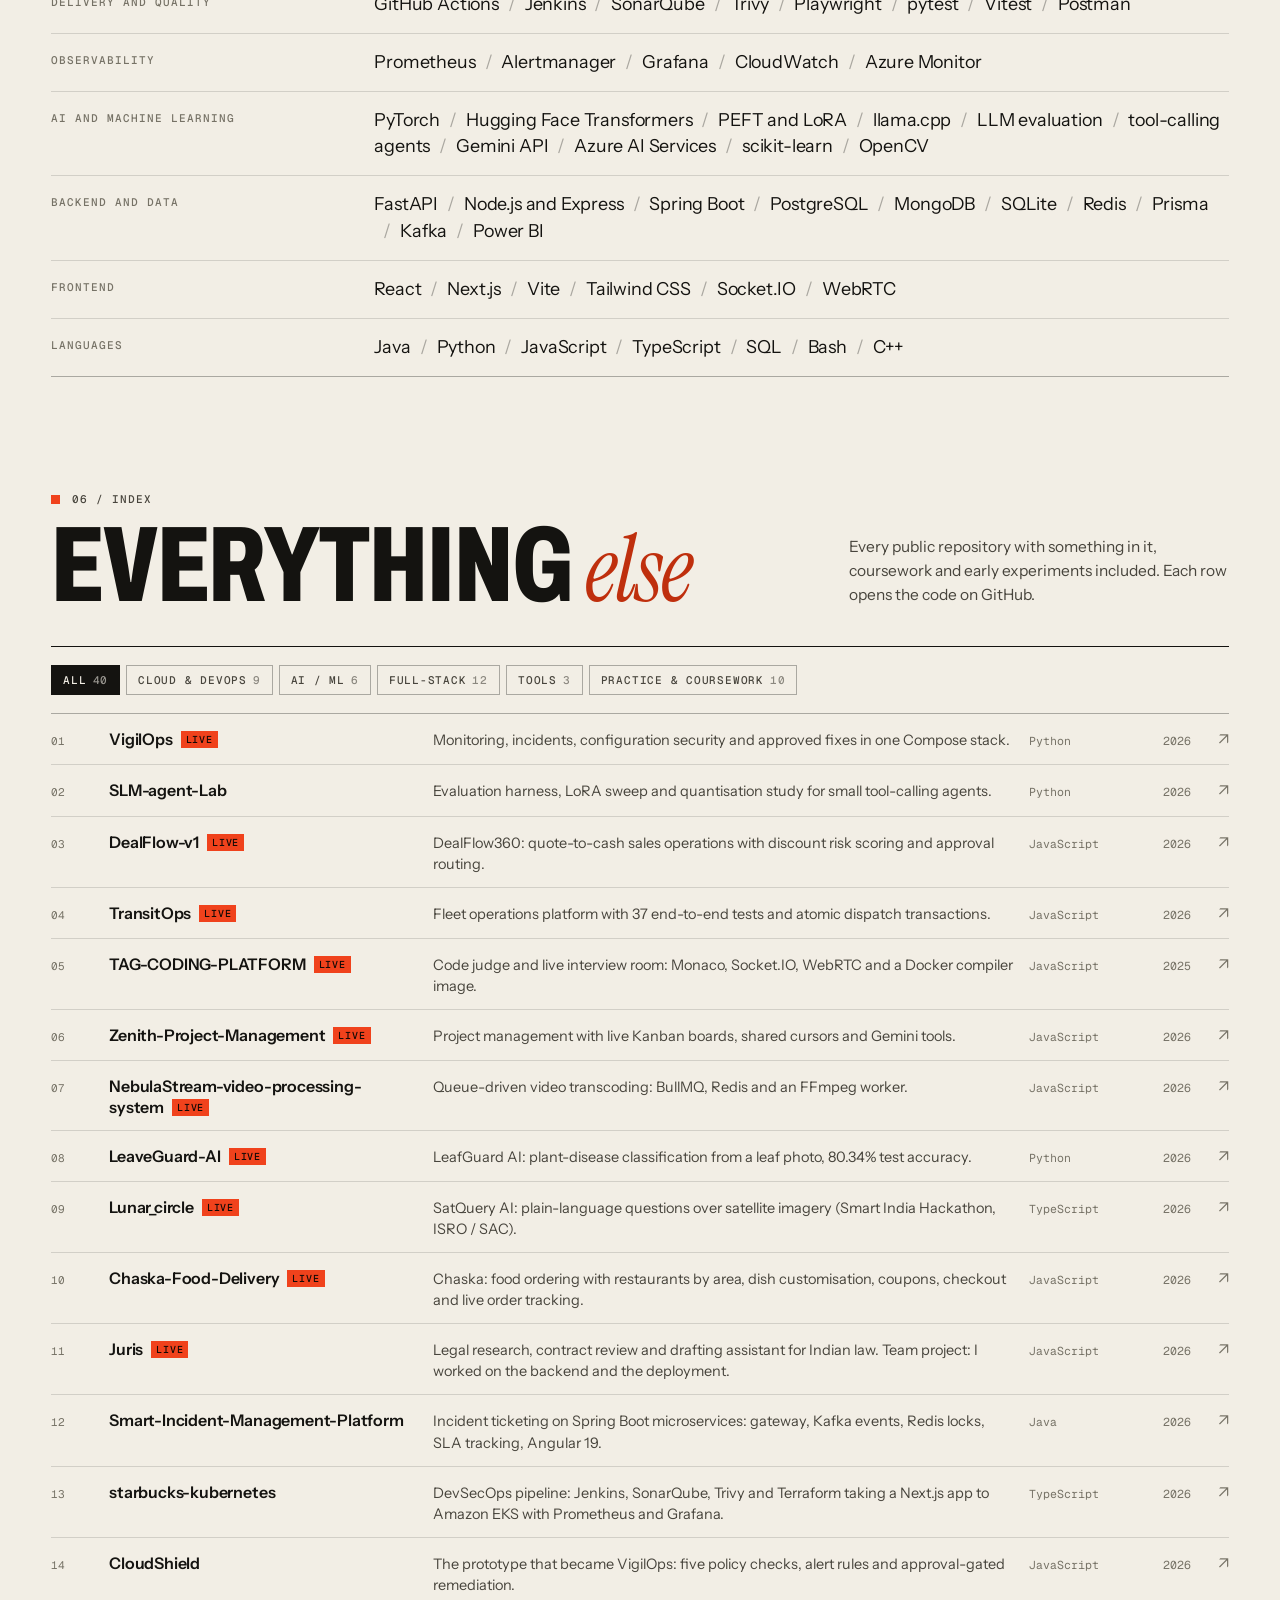
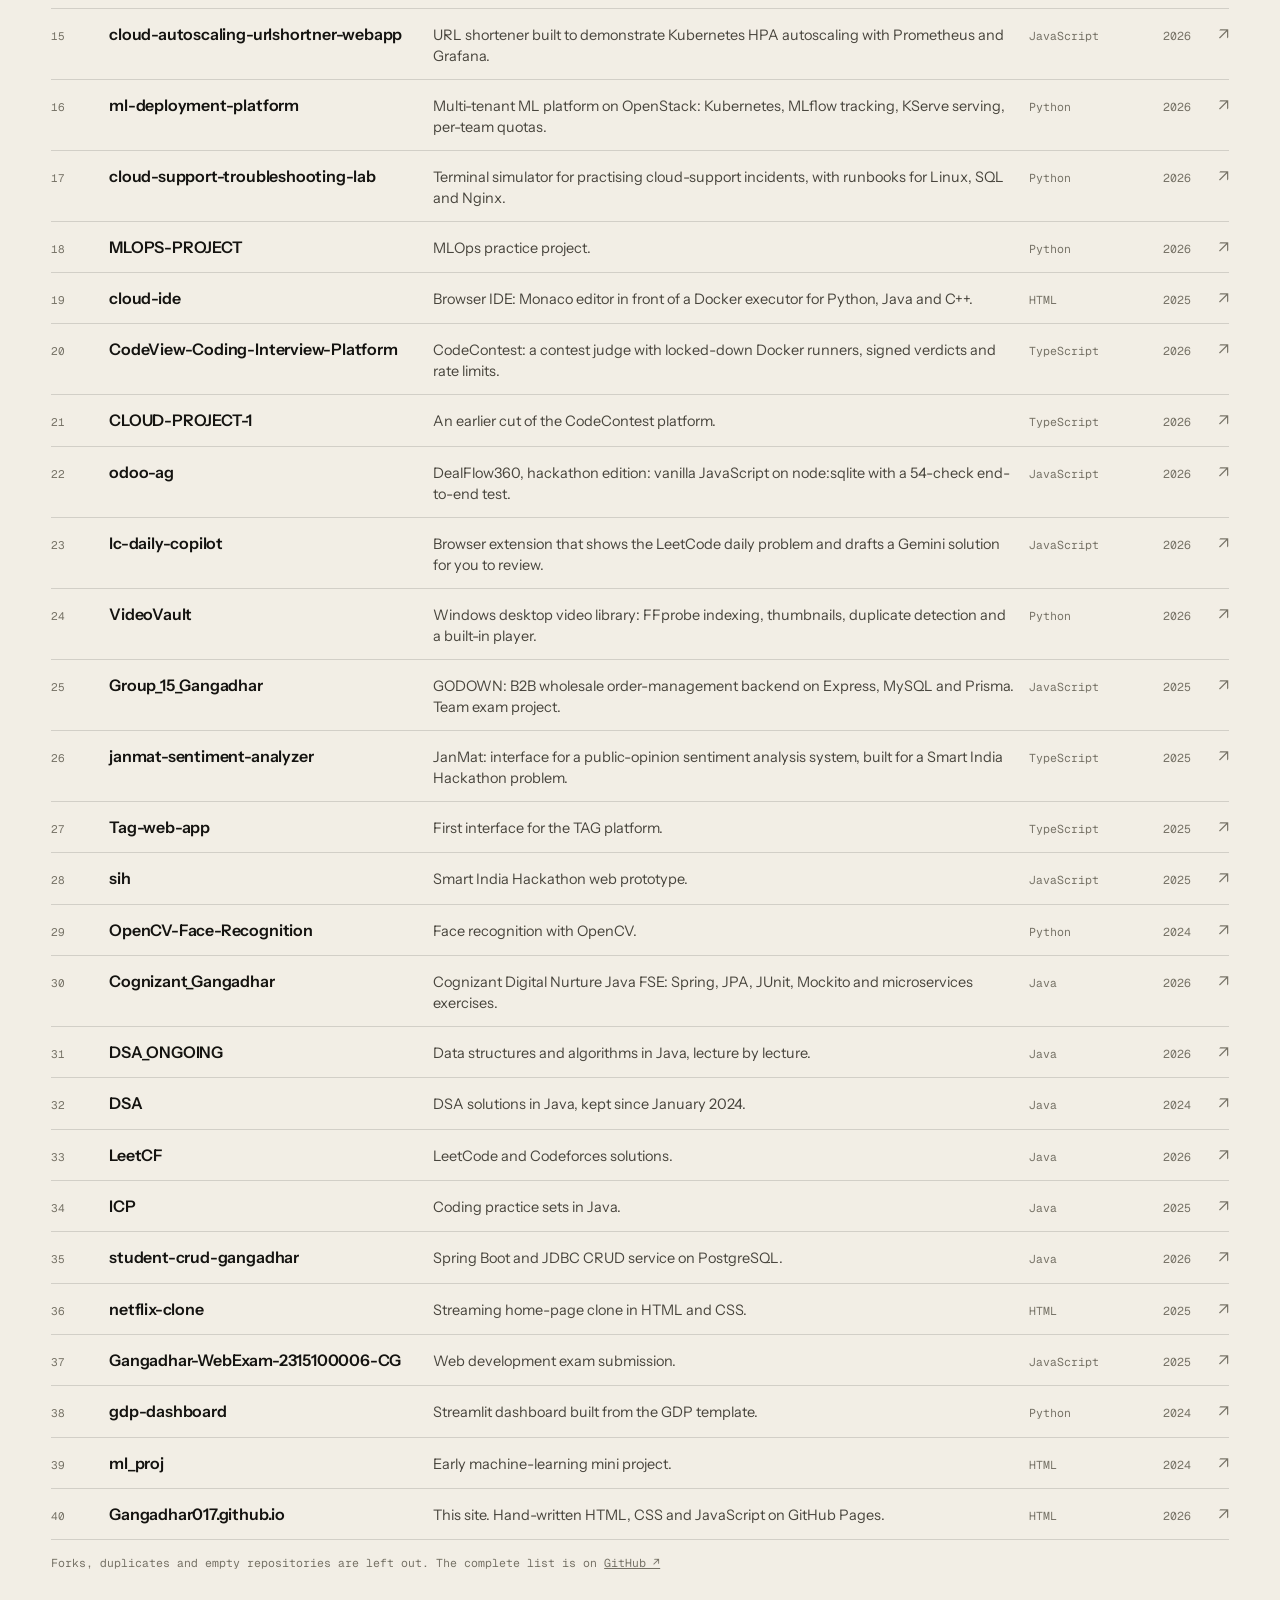
==== commit ffea9950: "Add Chaska and move Juris into the project grid Chaska is project 10, with its live demo in the depl" ====
--- a/index.html
+++ b/index.html
@@ -80,7 +80,7 @@
 
       <div>
         <p class="lede">I ship systems, watch them run, and write down <span class="serif">exactly where they break.</span></p>
-        <p class="sublede">Cloud and DevOps by training: Docker, Kubernetes, Terraform and CI/CD across AWS, Azure, GCP and OCI. Now I apply the same habits to AI agents. <b>Nine of my projects are live</b>; the always-on ones were checked from your browser when this page opened.</p>
+        <p class="sublede">Cloud and DevOps by training: Docker, Kubernetes, Terraform and CI/CD across AWS, Azure, GCP and OCI. Now I apply the same habits to AI agents. <b>Ten of my projects are live</b>; the always-on ones were checked from your browser when this page opened.</p>
         <div class="cta">
           <a class="btn" href="#work">See the work <span class="arr down" aria-hidden="true">↓</span></a>
           <a class="btn ghost" href="Gangadhar_Singh_Resume.pdf" download>Résumé <span class="arr down" aria-hidden="true">↓</span></a>
@@ -92,7 +92,7 @@
       <aside class="board" aria-label="Live deployments">
         <div class="board-head">
           <span class="label"><i class="dot ok live"></i>Live deployments</span>
-          <span class="board-sum" id="fleet-sum">9 services</span>
+          <span class="board-sum" id="fleet-sum">10 services</span>
         </div>
         <ul class="board-list">
           <li><a href="#vigilops"><span class="n">VigilOps</span><span class="h">vercel + render</span></a><span class="st" data-st="vigilops"><i class="dot ok"></i><span class="tx">Live</span></span></li>
@@ -100,6 +100,7 @@
           <li><a href="#nebula"><span class="n">NebulaStream</span><span class="h">vercel</span></a><span class="st" data-st="nebula"><i class="dot ok"></i><span class="tx">Live</span></span></li>
           <li><a href="#leafguard"><span class="n">LeafGuard AI</span><span class="h">vercel</span></a><span class="st" data-st="leafguard"><i class="dot ok"></i><span class="tx">Live</span></span></li>
           <li><a href="#satquery"><span class="n">SatQuery AI</span><span class="h">github pages</span></a><span class="st" data-st="satquery"><i class="dot ok"></i><span class="tx">Live</span></span></li>
+          <li><a href="#chaska"><span class="n">Chaska</span><span class="h">github pages</span></a><span class="st" data-st="chaska"><i class="dot ok"></i><span class="tx">Live</span></span></li>
           <li><a href="#juris"><span class="n">Juris</span><span class="h">vercel</span></a><span class="st" data-st="juris"><i class="dot ok"></i><span class="tx">Live</span></span></li>
           <li><a href="#dealflow"><span class="n">DealFlow360</span><span class="h">render</span></a><span class="st" data-st="dealflow"><i class="dot"></i><span class="tx">Wakes on request</span></span></li>
           <li><a href="#tag"><span class="n">TAG Platform</span><span class="h">render</span></a><span class="st" data-st="tag"><i class="dot"></i><span class="tx">Wakes on request</span></span></li>
@@ -113,7 +114,7 @@
   <div class="ticker" aria-hidden="true">
     <div class="ticker-track">
       <ul>
-        <li><b>9</b> projects live right now</li>
+        <li><b>10</b> projects live right now</li>
         <li><b>554</b> LeetCode problems solved</li>
         <li>LeetCode contest rating <b>1726</b> · top 12.4%</li>
         <li>Microsoft Certified <b>DevOps Engineer Expert</b></li>
@@ -161,7 +162,7 @@
         <span class="label sec-no">01 / Selected work</span>
         <h2 id="work-h">Selected <span class="serif">work</span></h2>
       </div>
-      <p class="sec-note">Ten projects: nine from my fifty public repositories and one built as a team. Every number below comes from that project's own README, tests or results files.</p>
+      <p class="sec-note">Eleven projects: ten from my fifty public repositories and one built as a team. Every number below comes from that project's own README, tests or results files.</p>
     </div>
 
     <!-- VigilOps -->
@@ -496,28 +497,54 @@
         </div>
       </article>
 
-      <article class="card wide rv" id="juris">
-        <div class="card-top"><span class="label">10 / Team project · 2026</span><span class="st" data-st="juris"><i class="dot ok"></i><span class="tx">Live</span></span></div>
-        <div class="wide-body">
-          <figure class="shot">
-            <div class="shot-bar"><span class="sq" aria-hidden="true"><i></i><i></i><i></i></span><span class="shot-url">botjuris-six.vercel.app</span></div>
-            <a class="shot-link" href="https://botjuris-six.vercel.app/" target="_blank" rel="noopener"><img class="shot-img" loading="lazy" decoding="async" src="assets/img/juris.webp" width="1440" height="900" alt="Juris home page laid out as a legal gazette, with a statutory digest, landmark precedents and a box for entering a legal query."></a>
-          </figure>
-          <div class="wide-text">
-            <h3>Juris</h3>
-            <p class="kicker">Legal research and drafting for Indian law.</p>
-            <p class="desc">An assistant for advocates and law students. Ask a legal question, upload a contract for clause-by-clause review, or draft a bail application or legal notice in court format. Domain guardrails keep every answer inside Indian law. Built as a team of three; my part was the backend and the deployment.</p>
-            <ul class="pts">
-              <li><b>6</b><span>legal domains with guardrails: constitutional, criminal, civil, family, property and labour</span></li>
-              <li><b>3</b><span>document formats reviewed clause by clause: PDF, DOCX and TXT</span></li>
-              <li><b>My part</b><span>the FastAPI backend, and the deployment on Render and Vercel, in a team of three</span></li>
-            </ul>
-            <ul class="chips" aria-label="Built with"><li>React 18</li><li>Tailwind CSS</li><li>FastAPI</li><li>LangChain</li><li>Gemini</li><li>PostgreSQL (pgvector)</li><li>PyMuPDF</li><li>Vercel</li><li>Render</li></ul>
-            <div class="links">
-              <a class="btn sm" href="https://botjuris-six.vercel.app/" target="_blank" rel="noopener">Open live <span class="arr" aria-hidden="true">↗</span></a>
-              <a class="btn sm ghost" href="https://github.com/raiyashu2004/Juris" target="_blank" rel="noopener">Source <span class="arr" aria-hidden="true">↗</span></a>
+      <article class="card rv" id="chaska">
+        <div class="card-top"><span class="label">10 / 2026</span><span class="st" data-st="chaska"><i class="dot ok"></i><span class="tx">Live</span></span></div>
+        <figure class="shot">
+          <div class="shot-bar">
+            <span class="sq" aria-hidden="true"><i></i><i></i><i></i></span>
+            <span class="shot-url">gangadharsingh.me/Chaska-Food-Delivery</span>
+            <div class="shot-tabs" role="tablist" aria-label="Chaska screens">
+              <button type="button" role="tab" aria-selected="true" data-src="assets/img/chaska-home.webp" data-alt="Chaska home page: a search box, cuisine shortcuts and photographs of biryani, dosa and curry on a deep green band.">Home</button>
+              <button type="button" role="tab" aria-selected="false" data-src="assets/img/chaska-menu.webp" data-alt="A Chaska restaurant menu with dishes on the left and the cart on the right.">Menu</button>
+              <button type="button" role="tab" aria-selected="false" data-src="assets/img/chaska-checkout.webp" data-alt="Chaska checkout with the delivery address, payment choice and an itemised bill.">Checkout</button>
+              <button type="button" role="tab" aria-selected="false" data-src="assets/img/chaska-tracking.webp" data-alt="Chaska live order tracking: a map with the rider on the route, a countdown and a progress timeline.">Tracking</button>
             </div>
           </div>
+          <img class="shot-img" loading="lazy" decoding="async" src="assets/img/chaska-home.webp" width="1440" height="900" alt="Chaska home page: a search box, cuisine shortcuts and photographs of biryani, dosa and curry on a deep green band.">
+        </figure>
+        <h3>Chaska</h3>
+        <p class="kicker">Food ordering, from the restaurant list to the rider at your door.</p>
+        <p class="desc">Browse restaurants by area, customise dishes, apply coupons, check out and follow the rider on a live map. The API is written once and runs either on Express with SQLite or entirely in the browser, which is how the live demo works with no server behind it.</p>
+        <ul class="pts">
+          <li><b>248</b><span>restaurant outlets across 8 cities and 48 delivery areas, generated the same way on every machine</span></li>
+          <li><b>43</b><span>tests: pricing, every coupon rule, the order lifecycle, and the same flows again over HTTP</span></li>
+          <li><b>1</b><span>API core shared by the server and the browser, so the rules cannot drift apart</span></li>
+        </ul>
+        <ul class="chips" aria-label="Built with"><li>React 19</li><li>React Router 7</li><li>TanStack Query</li><li>Tailwind CSS 4</li><li>Vite 7</li><li>Express 5</li><li>SQLite</li><li>GitHub Actions</li></ul>
+        <div class="links">
+          <a class="btn sm" href="https://gangadhar017.github.io/Chaska-Food-Delivery/" target="_blank" rel="noopener">Open live <span class="arr" aria-hidden="true">↗</span></a>
+          <a class="btn sm ghost" href="https://github.com/Gangadhar017/Chaska-Food-Delivery" target="_blank" rel="noopener">Source <span class="arr" aria-hidden="true">↗</span></a>
+        </div>
+      </article>
+
+      <article class="card rv" id="juris">
+        <div class="card-top"><span class="label">11 / Team project · 2026</span><span class="st" data-st="juris"><i class="dot ok"></i><span class="tx">Live</span></span></div>
+        <figure class="shot">
+          <div class="shot-bar"><span class="sq" aria-hidden="true"><i></i><i></i><i></i></span><span class="shot-url">botjuris-six.vercel.app</span></div>
+          <a class="shot-link" href="https://botjuris-six.vercel.app/" target="_blank" rel="noopener"><img class="shot-img" loading="lazy" decoding="async" src="assets/img/juris.webp" width="1440" height="900" alt="Juris home page laid out as a legal gazette, with a statutory digest, landmark precedents and a box for entering a legal query."></a>
+        </figure>
+        <h3>Juris</h3>
+        <p class="kicker">Legal research and drafting for Indian law.</p>
+        <p class="desc">An assistant for advocates and law students. Ask a legal question, upload a contract for clause-by-clause review, or draft a bail application or legal notice in court format. Domain guardrails keep every answer inside Indian law. Built as a team of three; my part was the backend and the deployment.</p>
+        <ul class="pts">
+          <li><b>6</b><span>legal domains with guardrails: constitutional, criminal, civil, family, property and labour</span></li>
+          <li><b>3</b><span>document formats reviewed clause by clause: PDF, DOCX and TXT</span></li>
+          <li><b>My part</b><span>the FastAPI backend, and the deployment on Render and Vercel, in a team of three</span></li>
+        </ul>
+        <ul class="chips" aria-label="Built with"><li>React 18</li><li>Tailwind CSS</li><li>FastAPI</li><li>LangChain</li><li>Gemini</li><li>PostgreSQL (pgvector)</li><li>PyMuPDF</li><li>Vercel</li><li>Render</li></ul>
+        <div class="links">
+          <a class="btn sm" href="https://botjuris-six.vercel.app/" target="_blank" rel="noopener">Open live <span class="arr" aria-hidden="true">↗</span></a>
+          <a class="btn sm ghost" href="https://github.com/raiyashu2004/Juris" target="_blank" rel="noopener">Source <span class="arr" aria-hidden="true">↗</span></a>
         </div>
       </article>
 
@@ -613,6 +640,13 @@
         </tr>
         <tr>
           <td class="num">11</td>
+          <td class="svc">Chaska<small>Food ordering app; the whole API runs in the browser</small></td>
+          <td class="host">GitHub Pages<small>same domain as this site, built by GitHub Actions</small></td>
+          <td class="stc"><span class="st" data-st="chaska"><i class="dot ok"></i><span class="tx">Live</span></span></td>
+          <td class="go"><a class="btn sm ghost" href="https://gangadhar017.github.io/Chaska-Food-Delivery/" target="_blank" rel="noopener">Open <span class="arr" aria-hidden="true">↗</span></a></td>
+        </tr>
+        <tr>
+          <td class="num">12</td>
           <td class="svc">Juris<small>Legal research workspace; its API runs separately on Render</small></td>
           <td class="host">Vercel<small>React single-page app</small></td>
           <td class="stc"><span class="st" data-st="juris"><i class="dot ok"></i><span class="tx">Live</span></span></td>
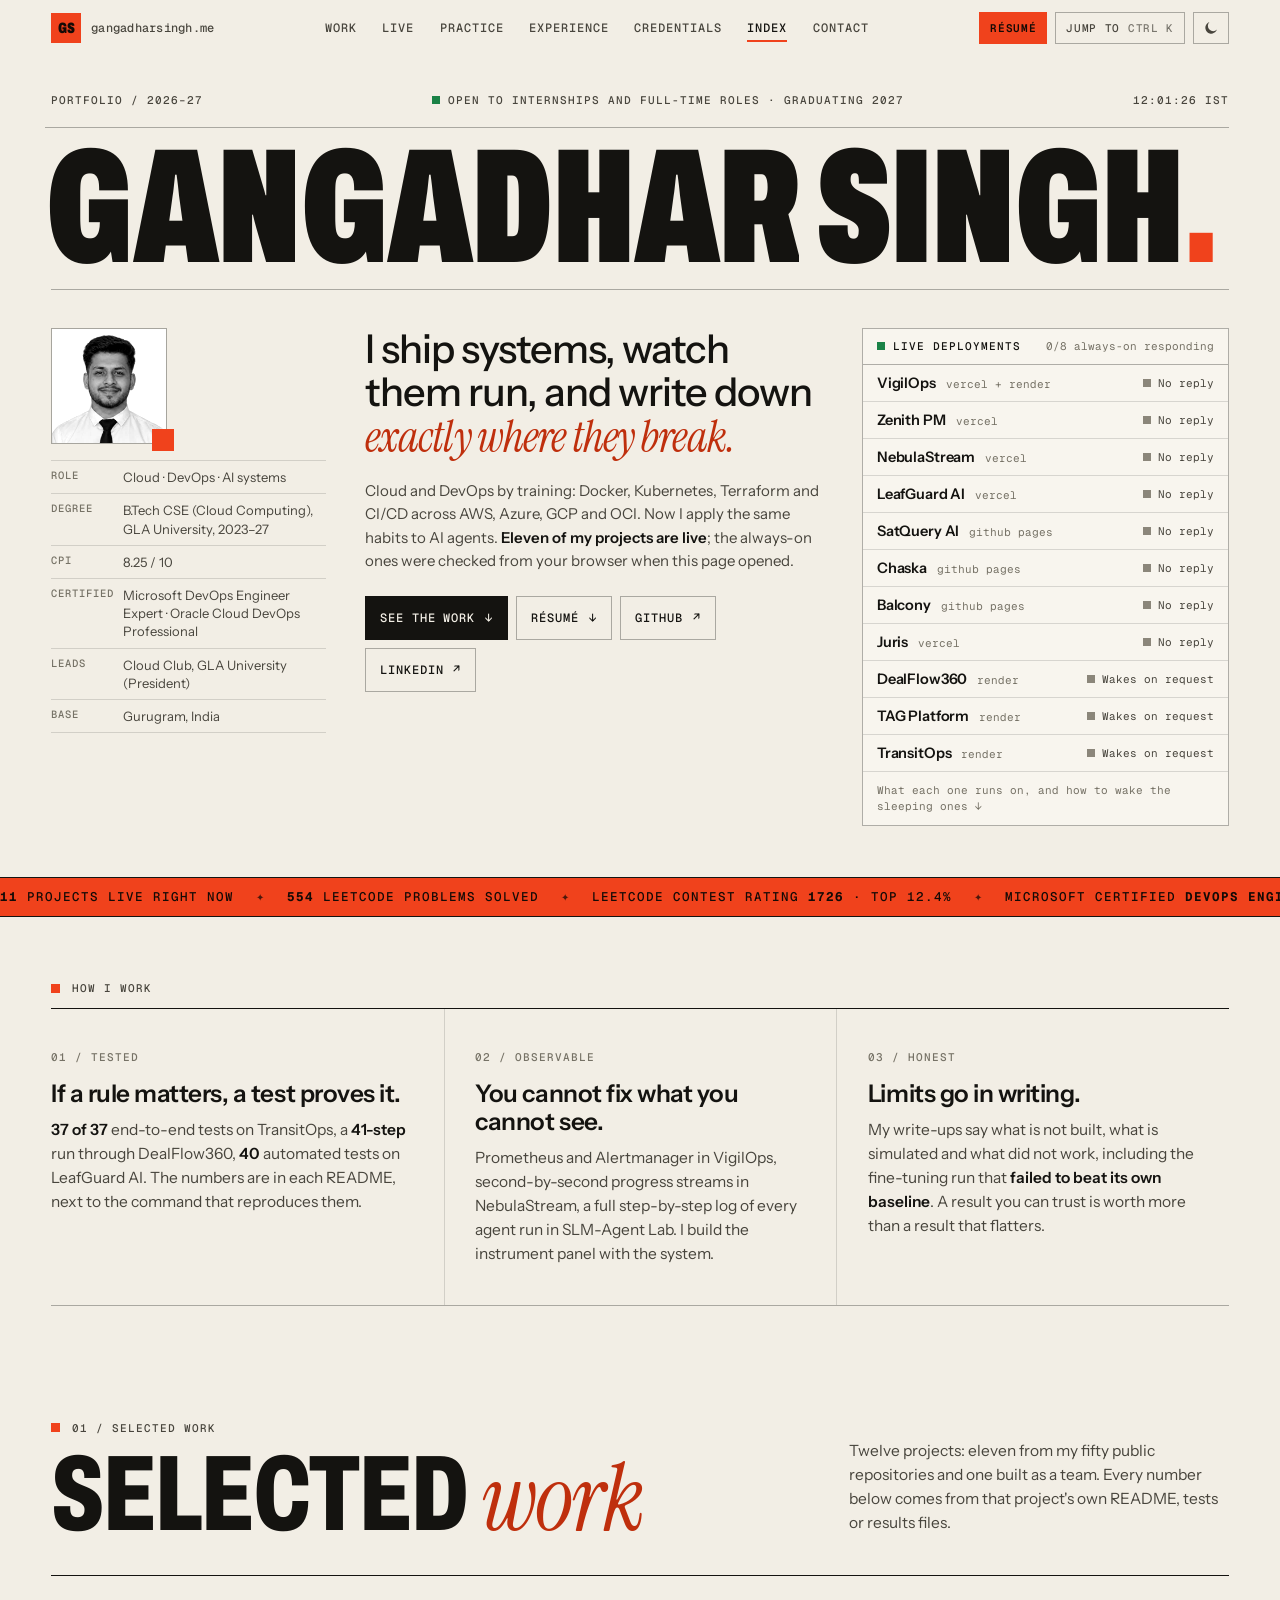
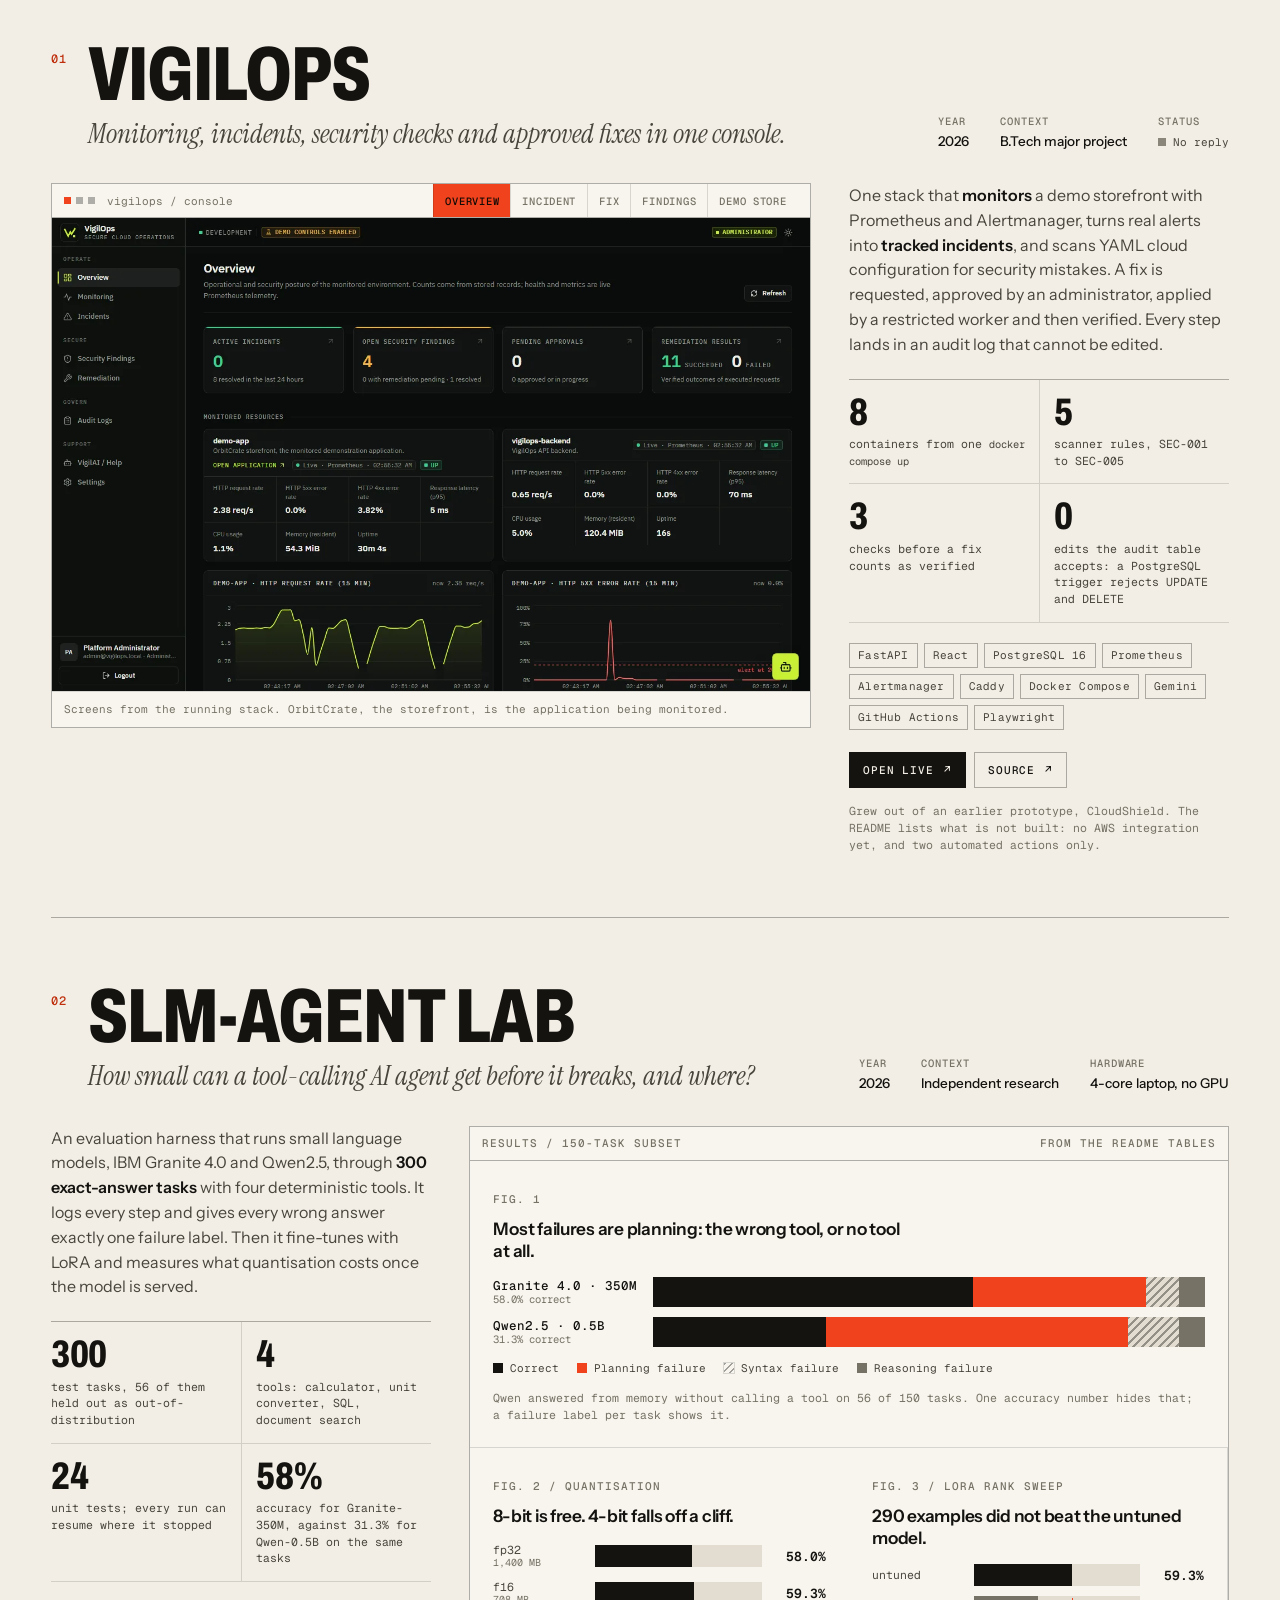
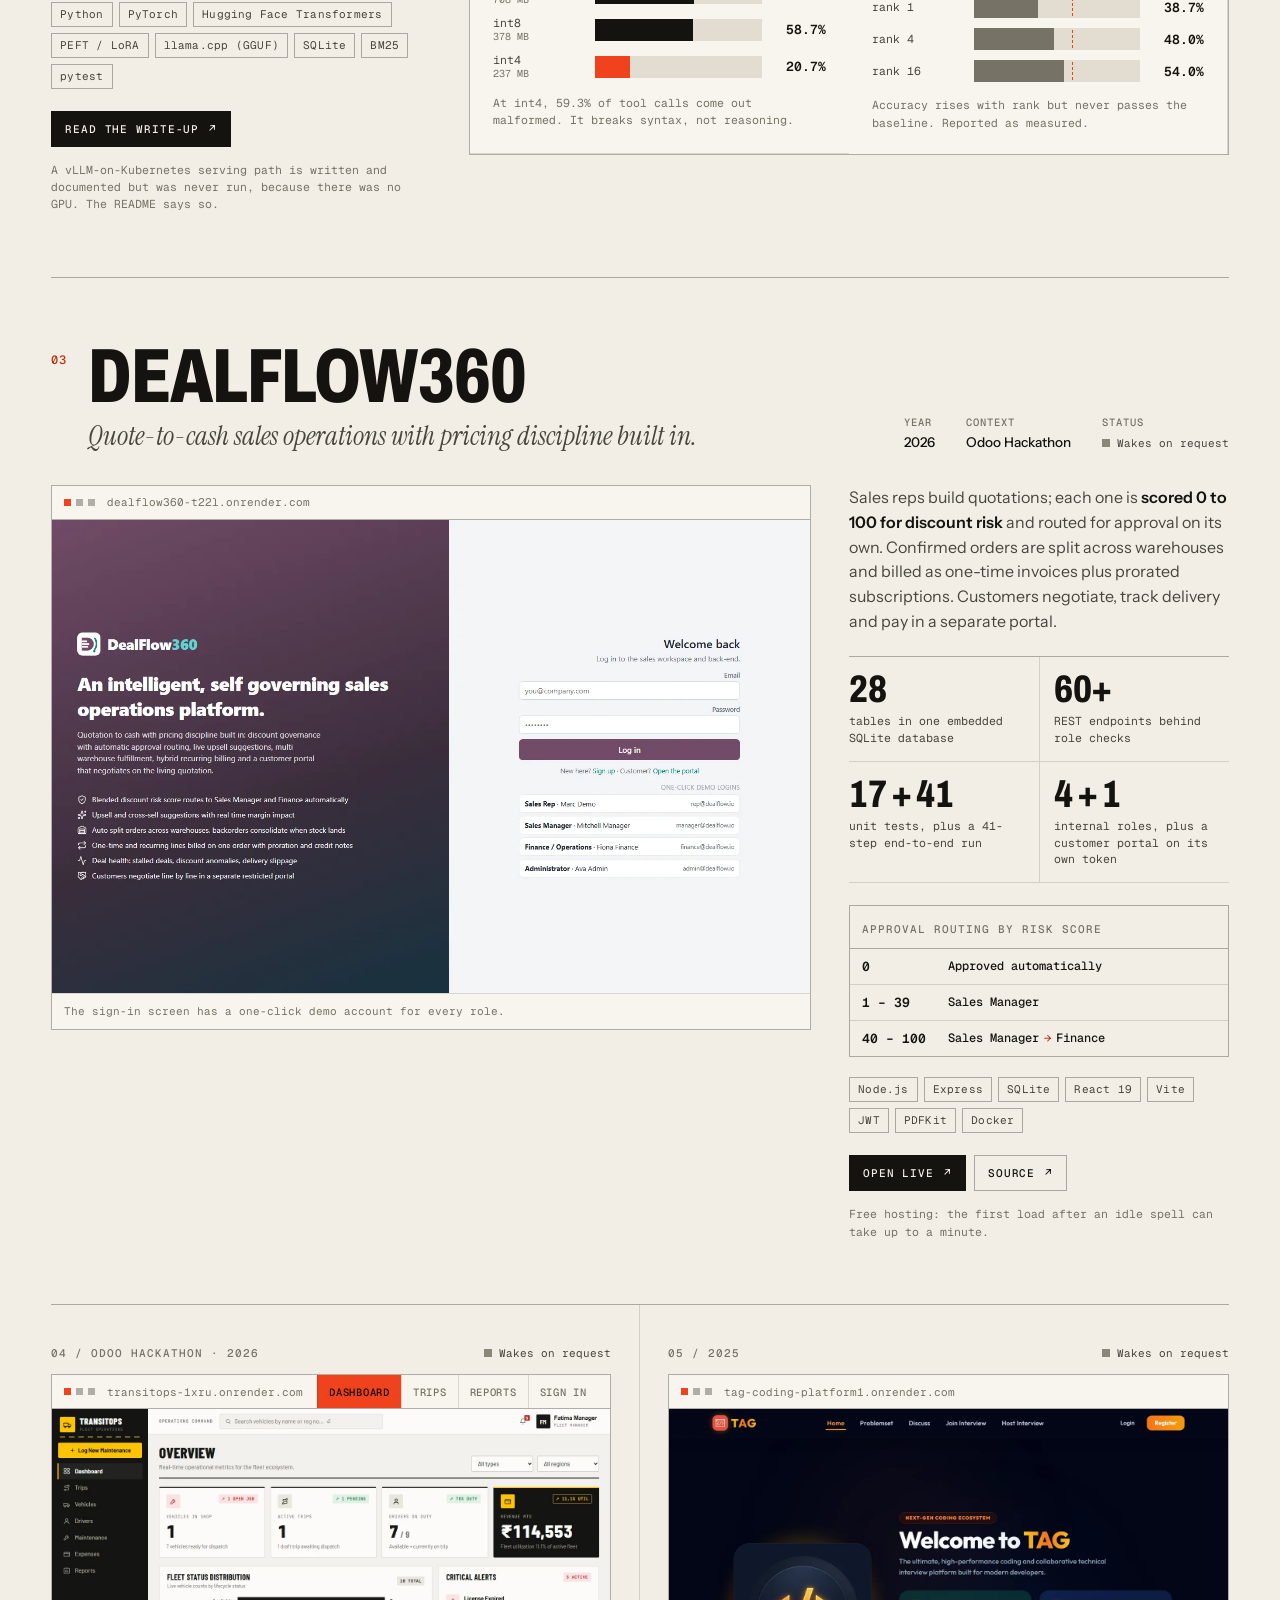
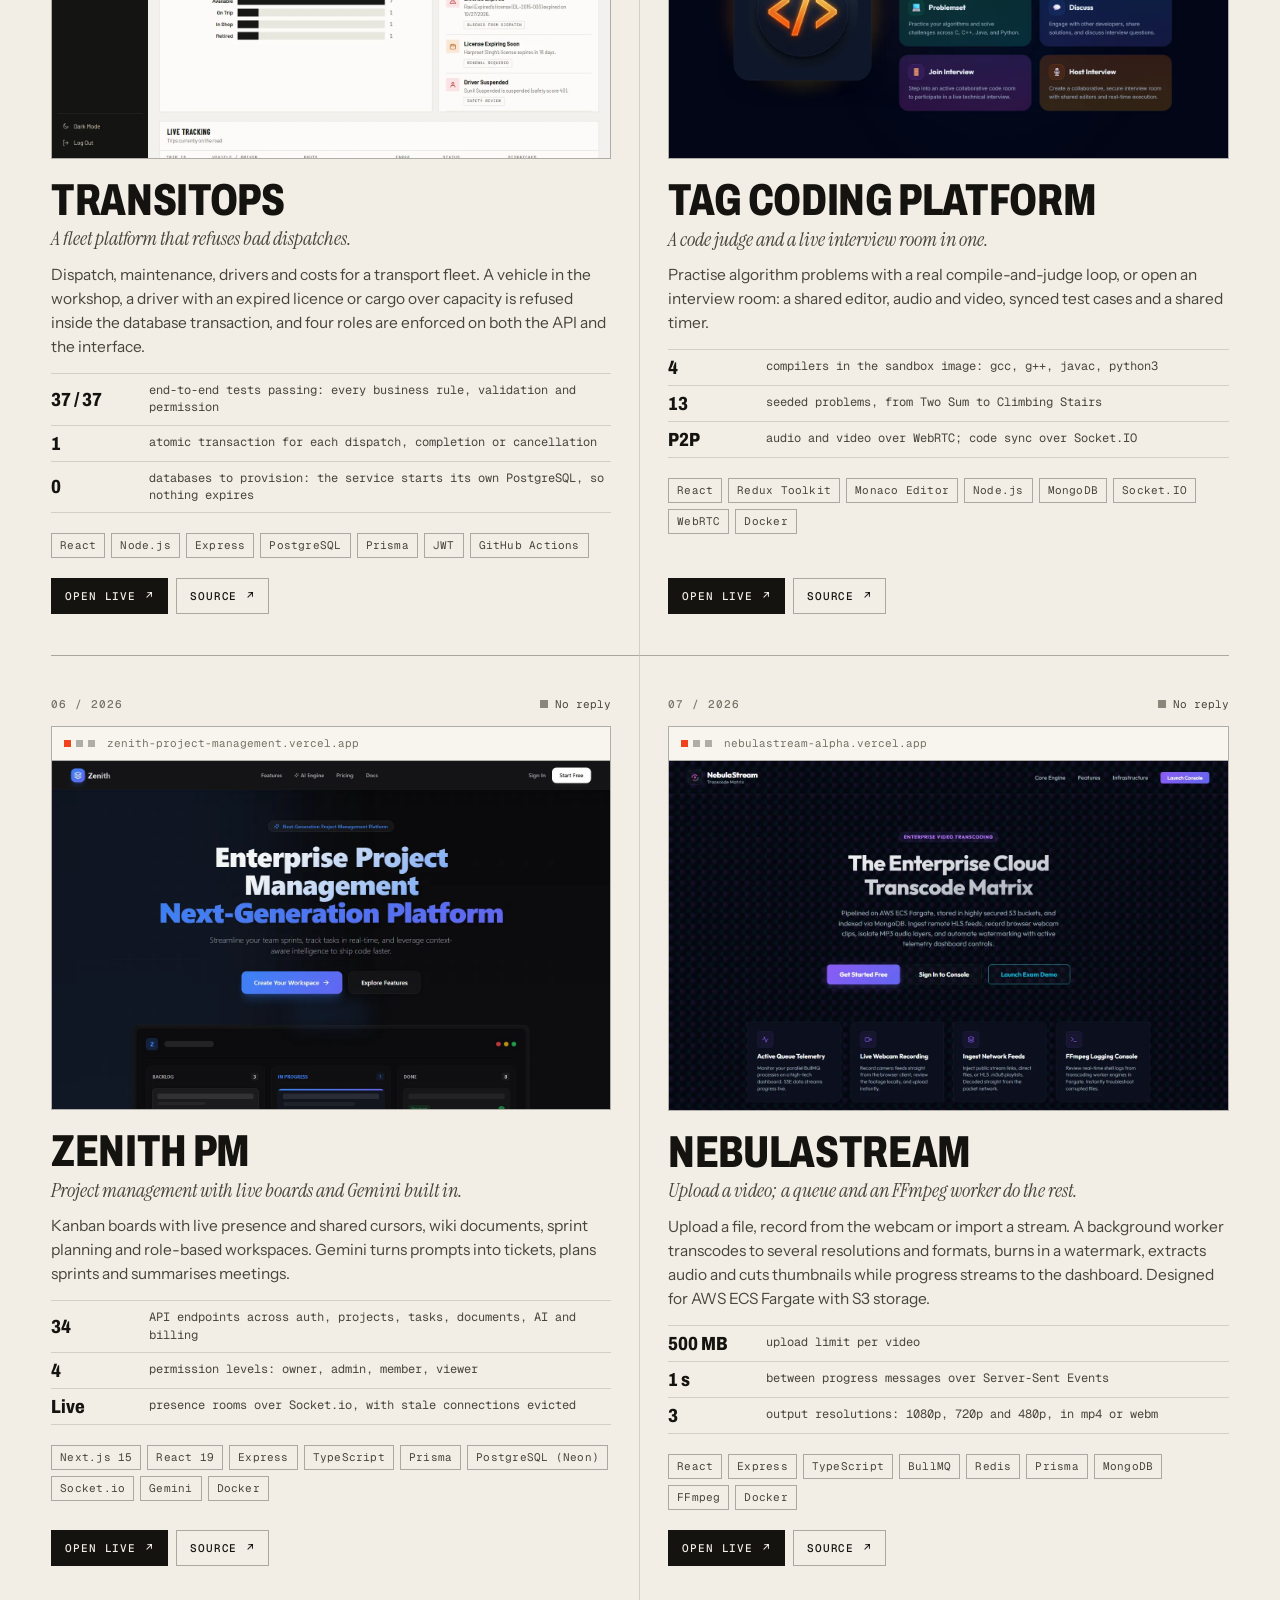
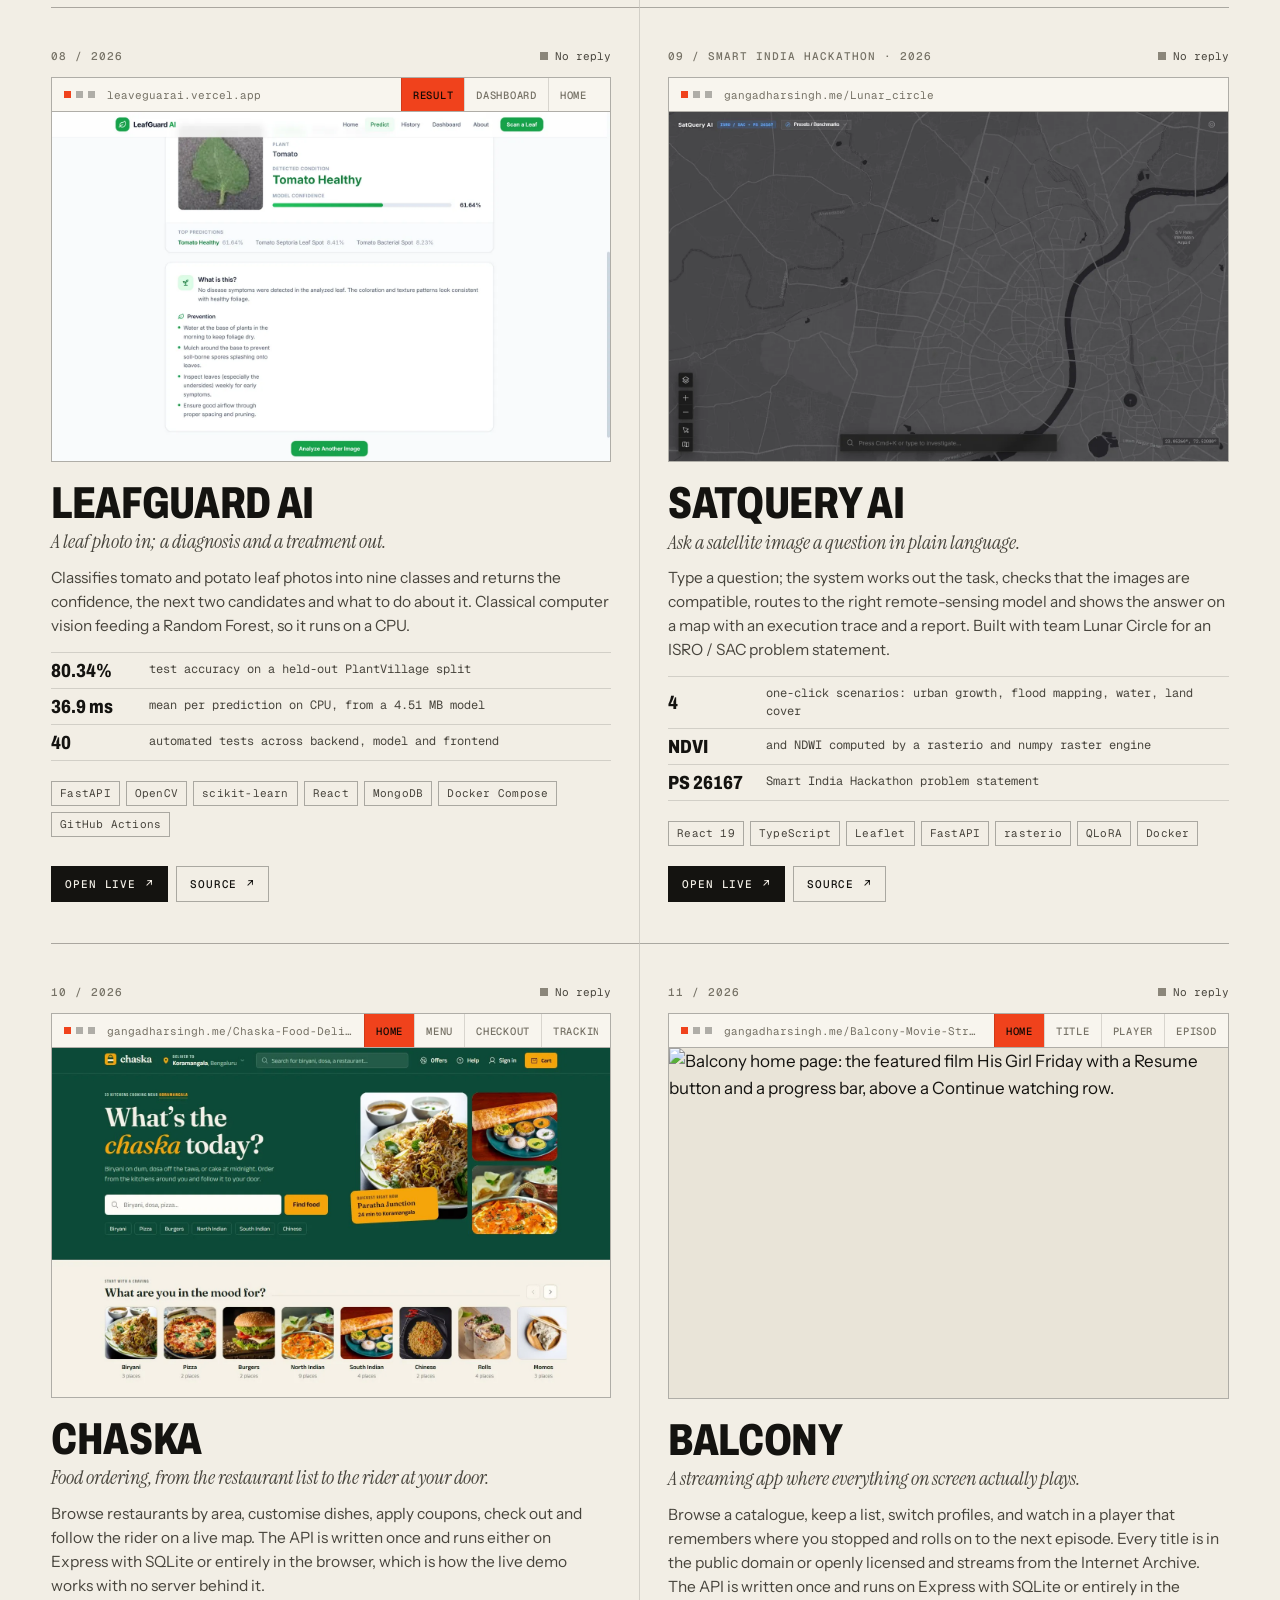
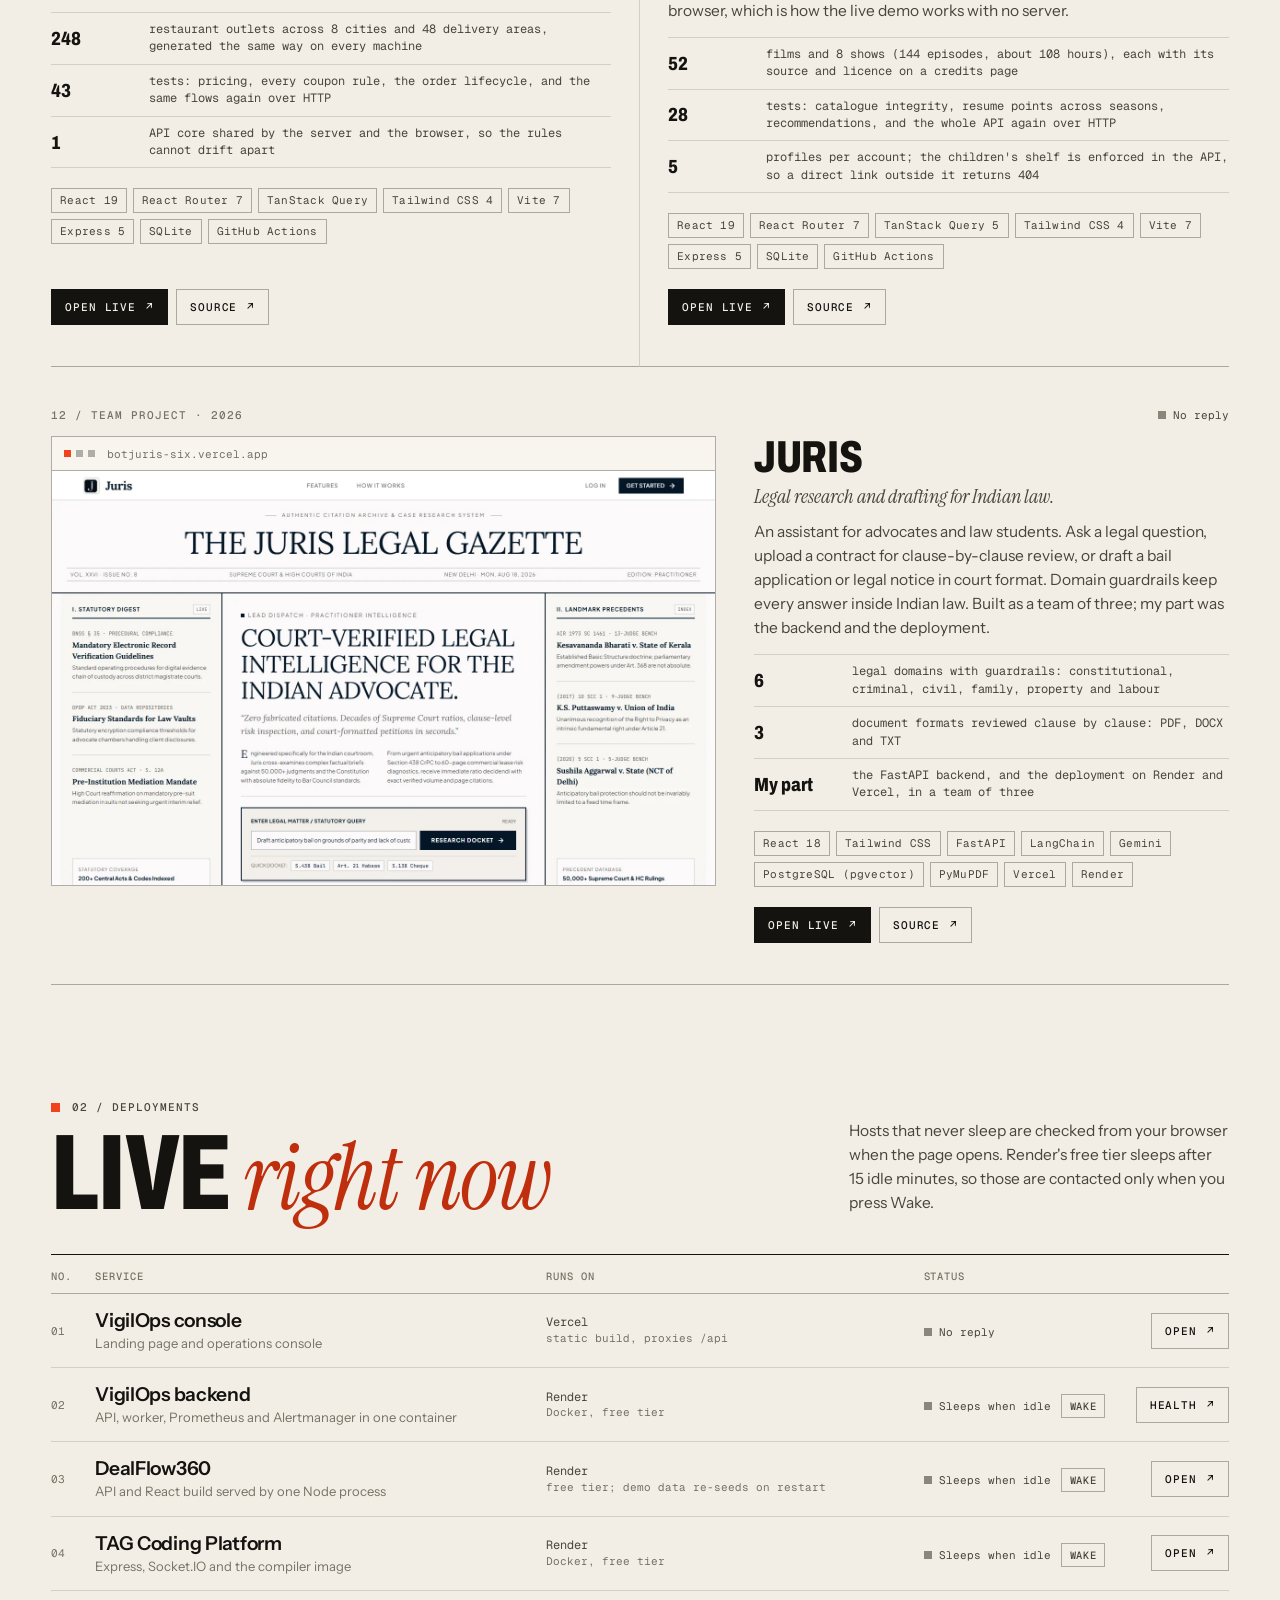
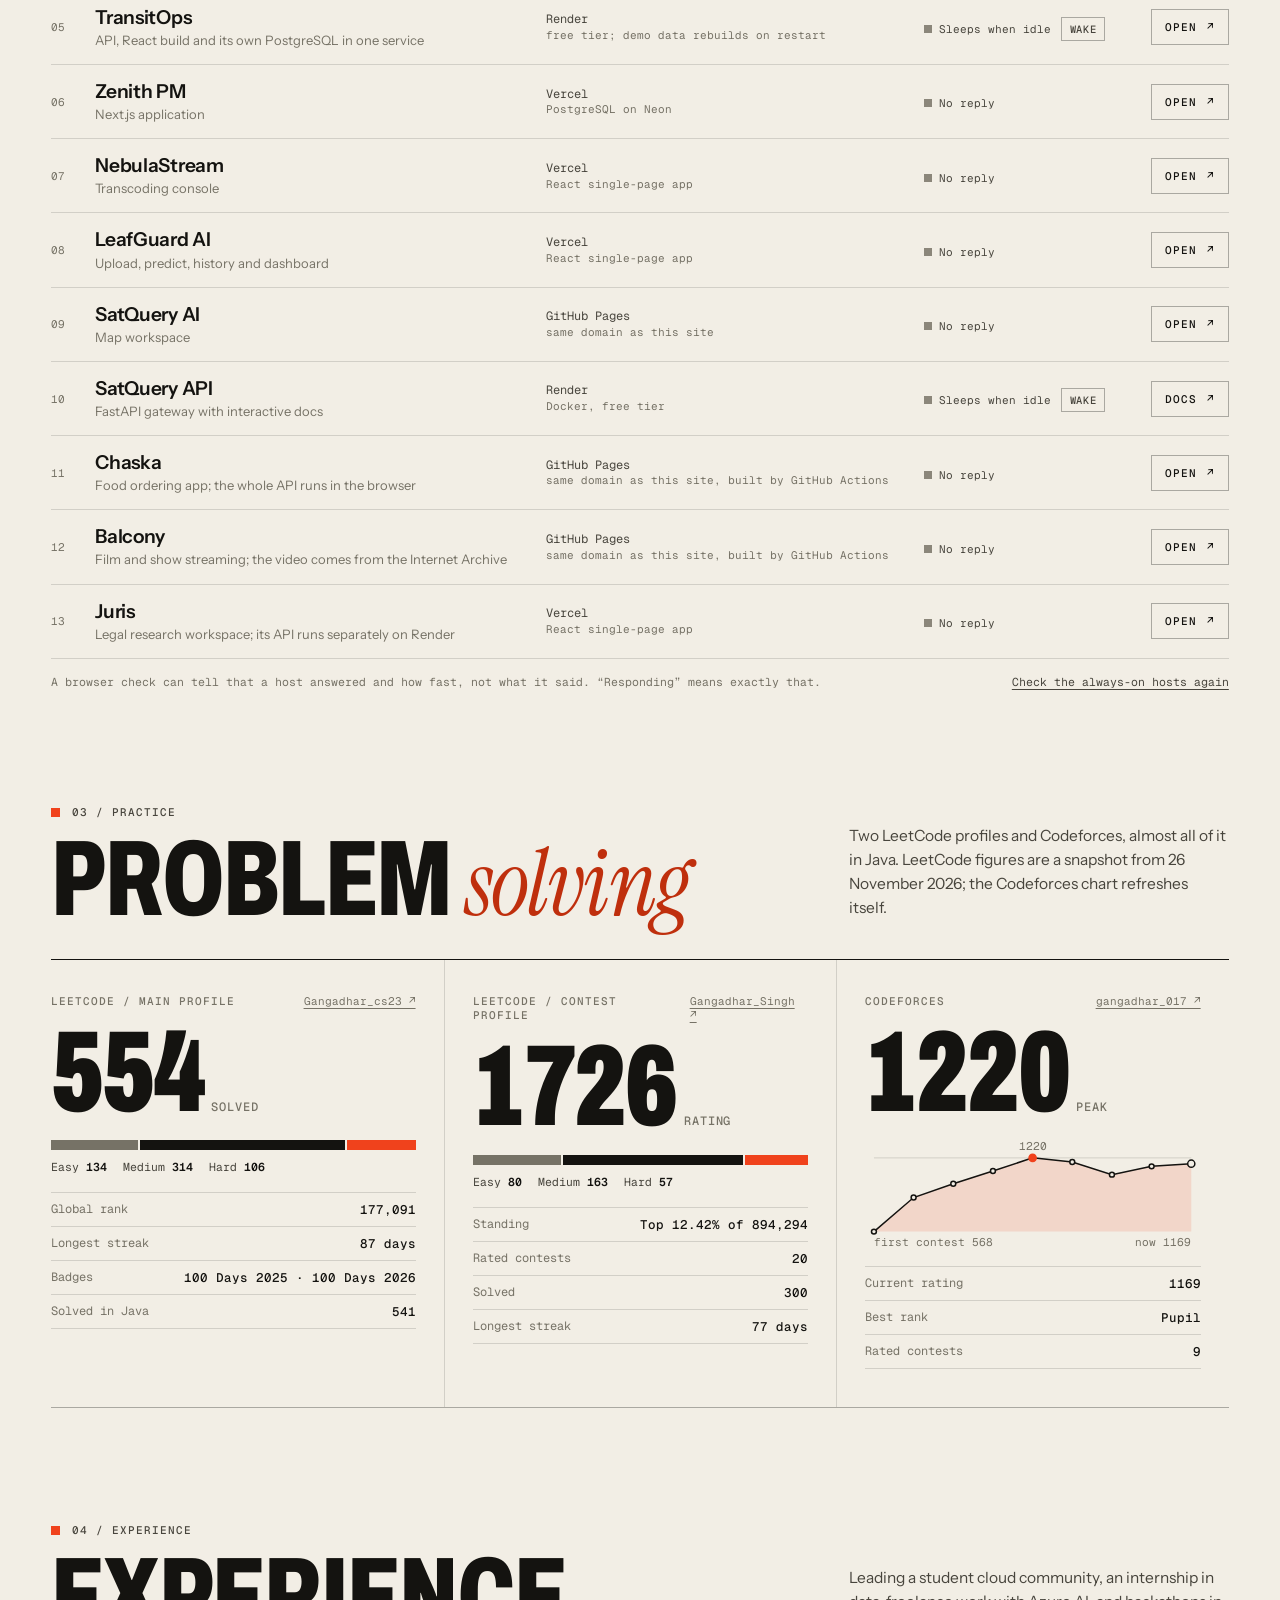
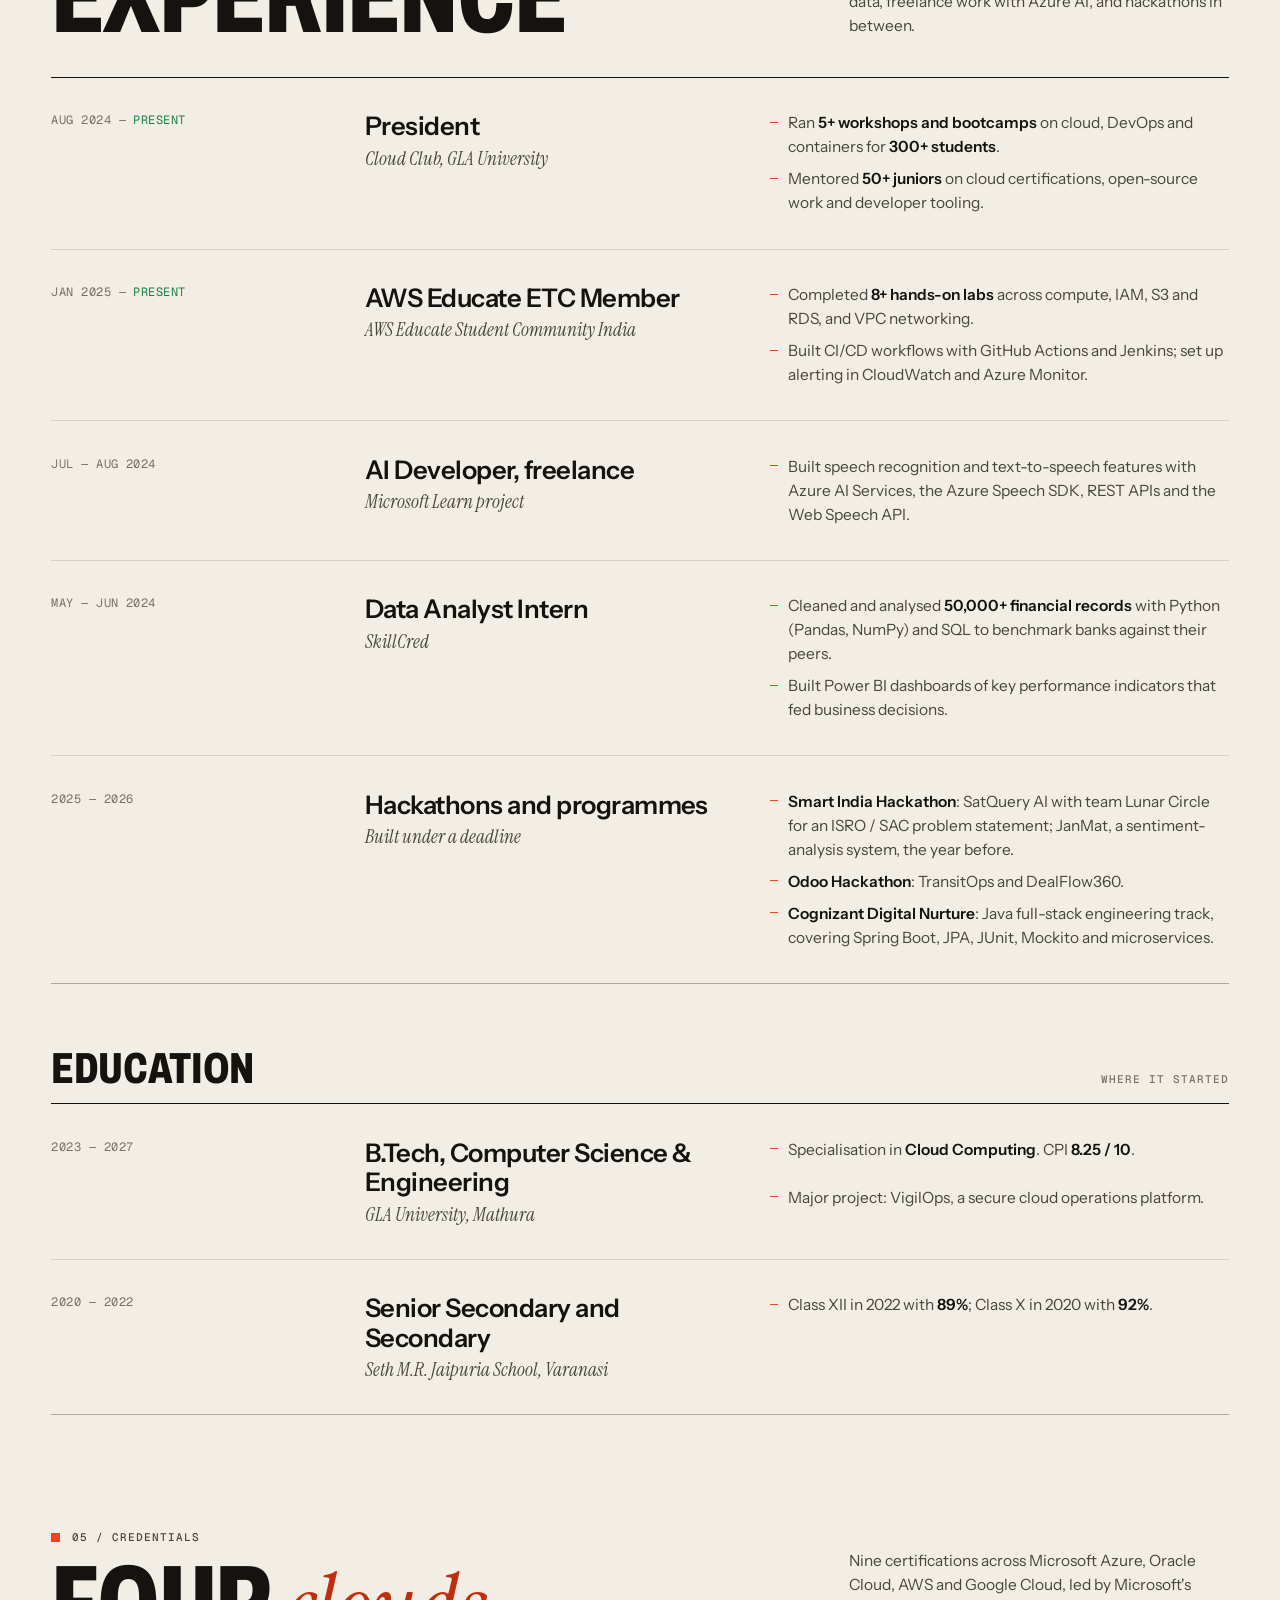
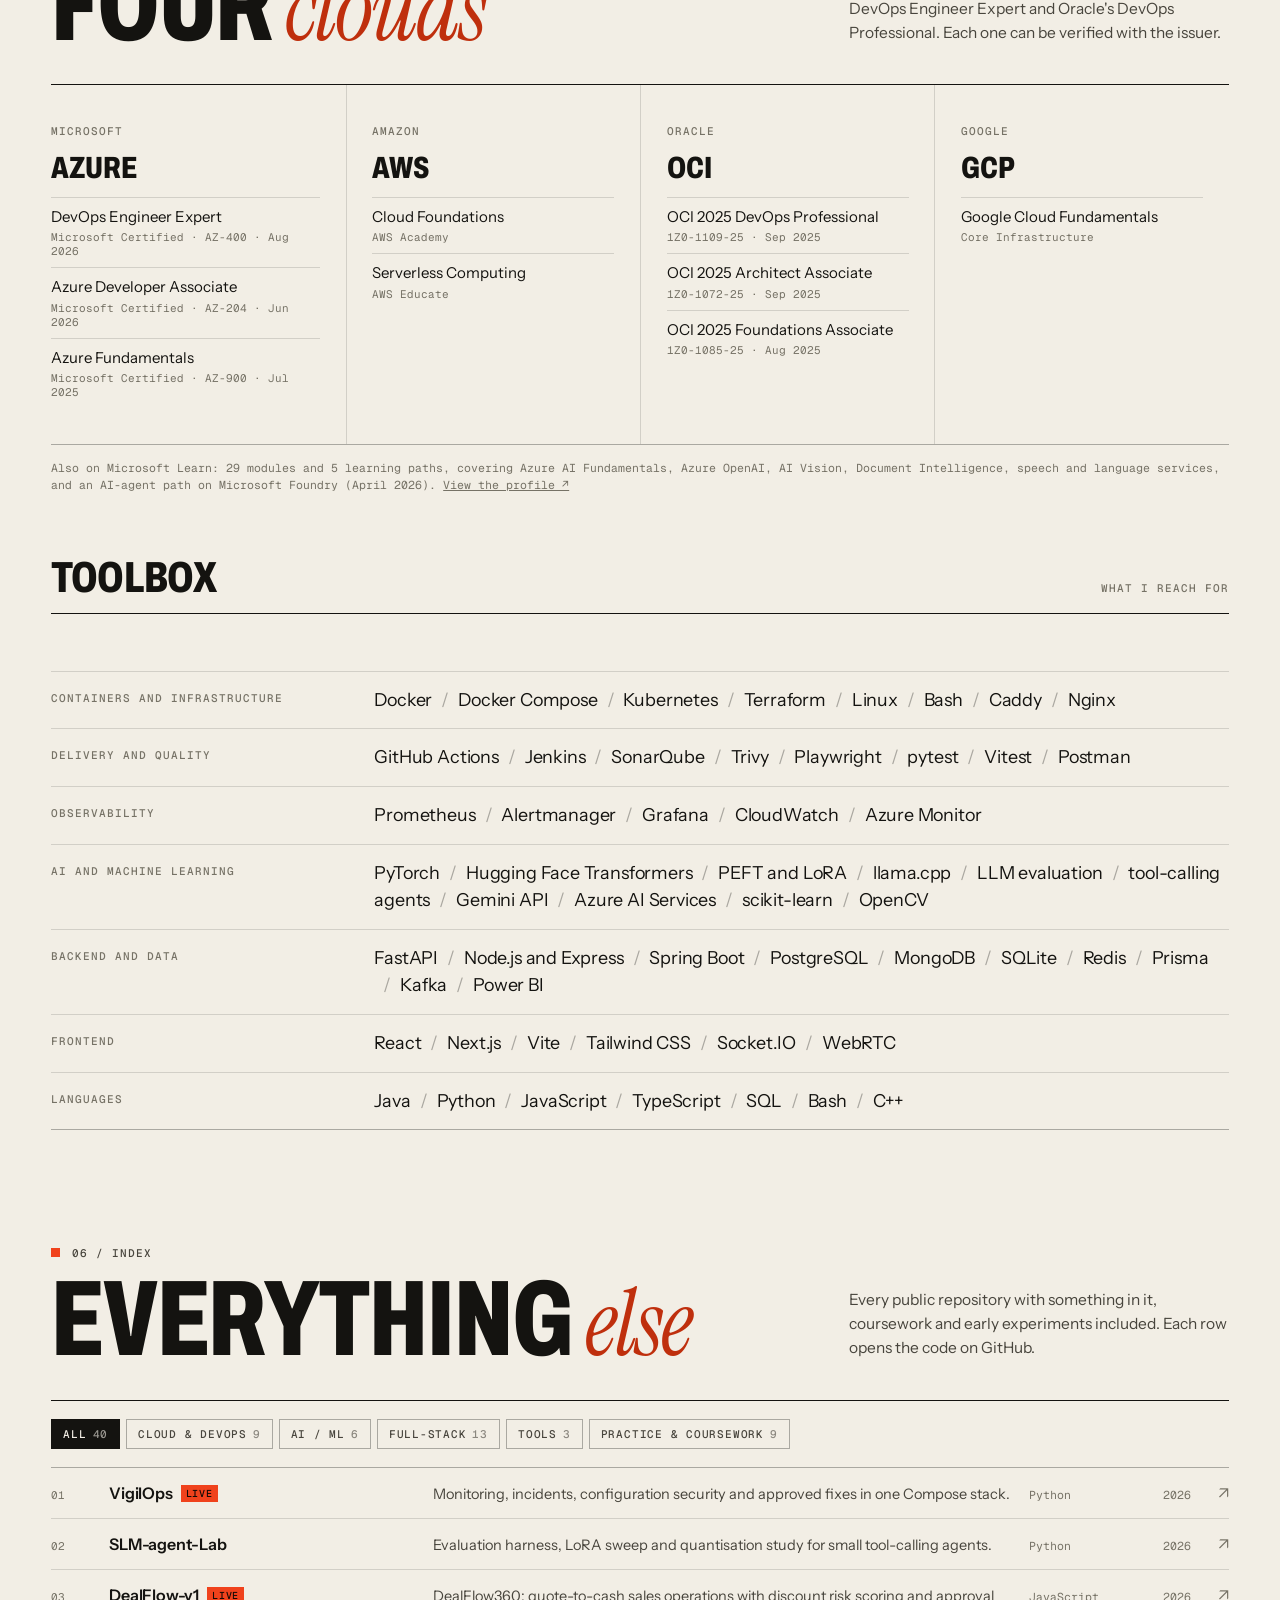
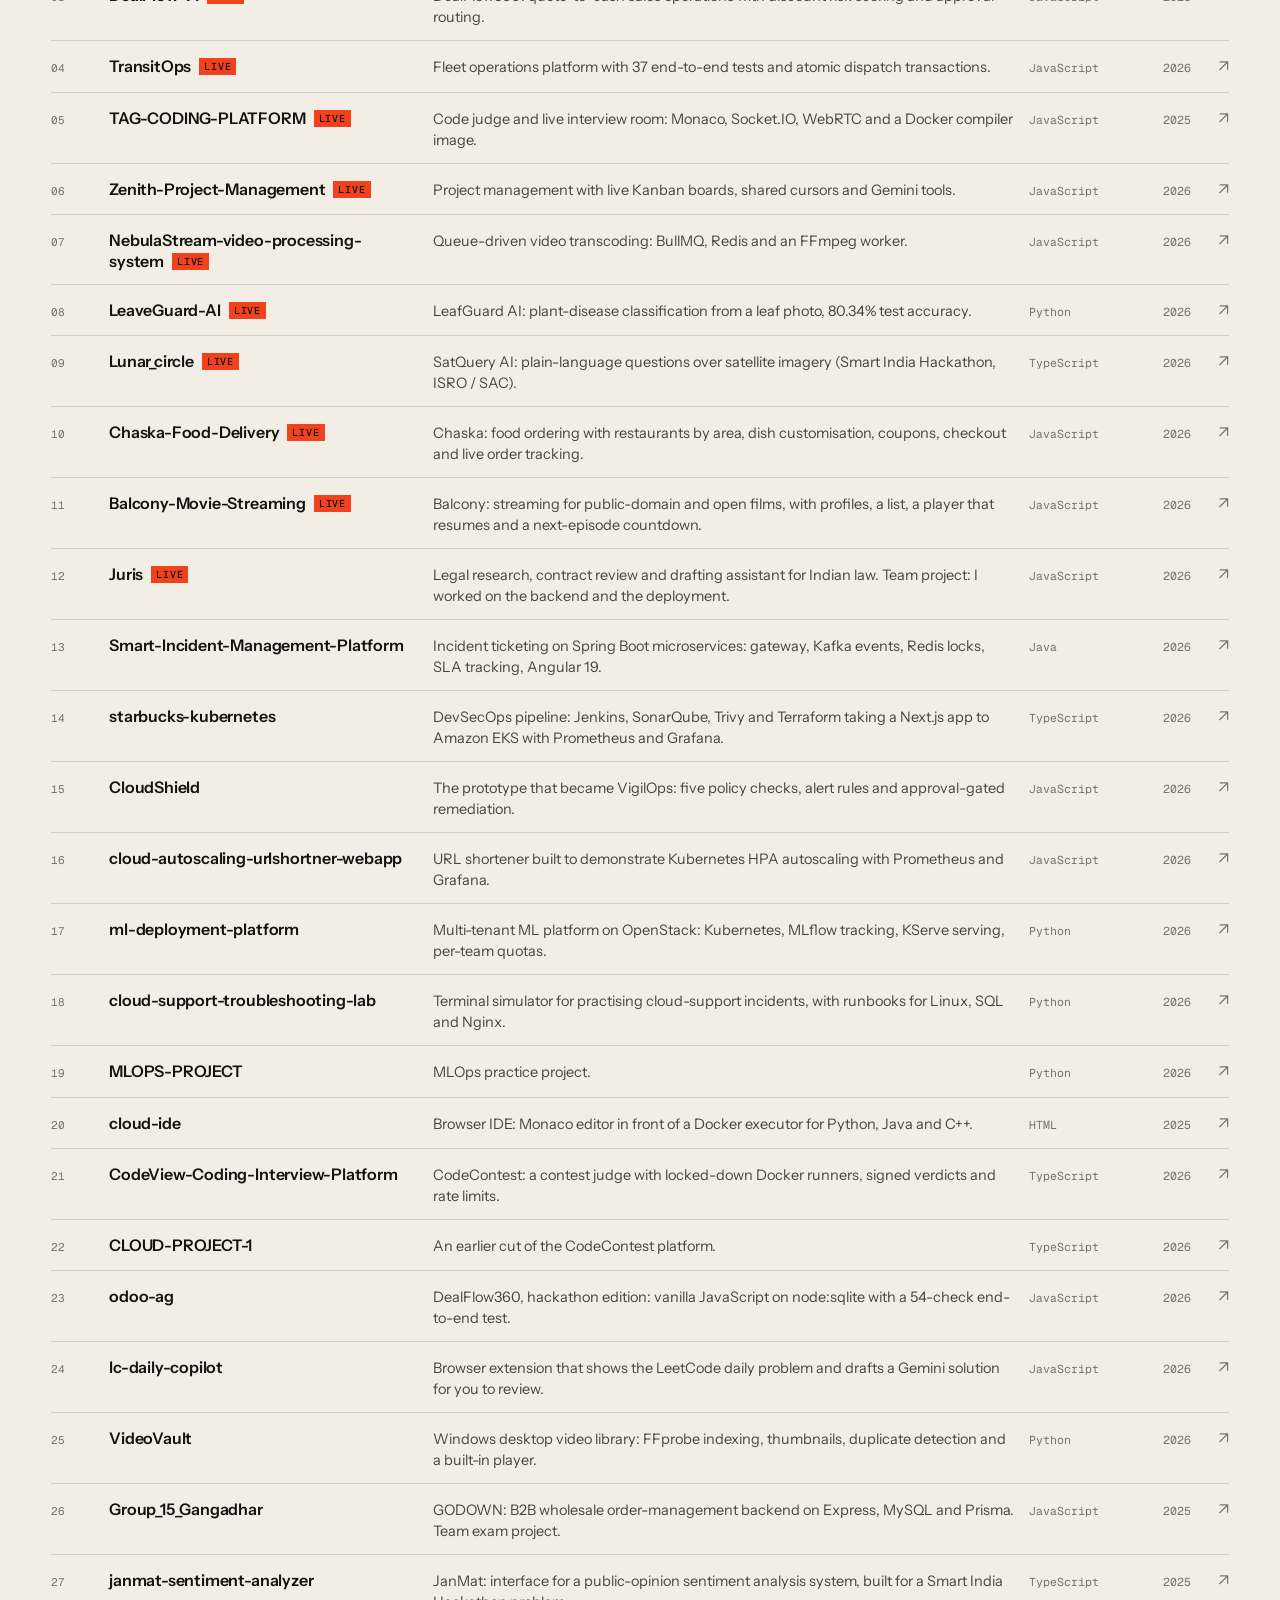
==== commit bd26b444: "Add Balcony as project 11 Balcony gets a card with four screens, a row on the live board and in the " ====
--- a/index.html
+++ b/index.html
@@ -80,7 +80,7 @@
 
       <div>
         <p class="lede">I ship systems, watch them run, and write down <span class="serif">exactly where they break.</span></p>
-        <p class="sublede">Cloud and DevOps by training: Docker, Kubernetes, Terraform and CI/CD across AWS, Azure, GCP and OCI. Now I apply the same habits to AI agents. <b>Ten of my projects are live</b>; the always-on ones were checked from your browser when this page opened.</p>
+        <p class="sublede">Cloud and DevOps by training: Docker, Kubernetes, Terraform and CI/CD across AWS, Azure, GCP and OCI. Now I apply the same habits to AI agents. <b>Eleven of my projects are live</b>; the always-on ones were checked from your browser when this page opened.</p>
         <div class="cta">
           <a class="btn" href="#work">See the work <span class="arr down" aria-hidden="true">↓</span></a>
           <a class="btn ghost" href="Gangadhar_Singh_Resume.pdf" download>Résumé <span class="arr down" aria-hidden="true">↓</span></a>
@@ -92,7 +92,7 @@
       <aside class="board" aria-label="Live deployments">
         <div class="board-head">
           <span class="label"><i class="dot ok live"></i>Live deployments</span>
-          <span class="board-sum" id="fleet-sum">10 services</span>
+          <span class="board-sum" id="fleet-sum">11 services</span>
         </div>
         <ul class="board-list">
           <li><a href="#vigilops"><span class="n">VigilOps</span><span class="h">vercel + render</span></a><span class="st" data-st="vigilops"><i class="dot ok"></i><span class="tx">Live</span></span></li>
@@ -101,6 +101,7 @@
           <li><a href="#leafguard"><span class="n">LeafGuard AI</span><span class="h">vercel</span></a><span class="st" data-st="leafguard"><i class="dot ok"></i><span class="tx">Live</span></span></li>
           <li><a href="#satquery"><span class="n">SatQuery AI</span><span class="h">github pages</span></a><span class="st" data-st="satquery"><i class="dot ok"></i><span class="tx">Live</span></span></li>
           <li><a href="#chaska"><span class="n">Chaska</span><span class="h">github pages</span></a><span class="st" data-st="chaska"><i class="dot ok"></i><span class="tx">Live</span></span></li>
+          <li><a href="#balcony"><span class="n">Balcony</span><span class="h">github pages</span></a><span class="st" data-st="balcony"><i class="dot ok"></i><span class="tx">Live</span></span></li>
           <li><a href="#juris"><span class="n">Juris</span><span class="h">vercel</span></a><span class="st" data-st="juris"><i class="dot ok"></i><span class="tx">Live</span></span></li>
           <li><a href="#dealflow"><span class="n">DealFlow360</span><span class="h">render</span></a><span class="st" data-st="dealflow"><i class="dot"></i><span class="tx">Wakes on request</span></span></li>
           <li><a href="#tag"><span class="n">TAG Platform</span><span class="h">render</span></a><span class="st" data-st="tag"><i class="dot"></i><span class="tx">Wakes on request</span></span></li>
@@ -114,7 +115,7 @@
   <div class="ticker" aria-hidden="true">
     <div class="ticker-track">
       <ul>
-        <li><b>10</b> projects live right now</li>
+        <li><b>11</b> projects live right now</li>
         <li><b>554</b> LeetCode problems solved</li>
         <li>LeetCode contest rating <b>1726</b> · top 12.4%</li>
         <li>Microsoft Certified <b>DevOps Engineer Expert</b></li>
@@ -162,7 +163,7 @@
         <span class="label sec-no">01 / Selected work</span>
         <h2 id="work-h">Selected <span class="serif">work</span></h2>
       </div>
-      <p class="sec-note">Eleven projects: ten from my fifty public repositories and one built as a team. Every number below comes from that project's own README, tests or results files.</p>
+      <p class="sec-note">Twelve projects: eleven from my fifty public repositories and one built as a team. Every number below comes from that project's own README, tests or results files.</p>
     </div>
 
     <!-- VigilOps -->
@@ -527,24 +528,58 @@
         </div>
       </article>
 
-      <article class="card rv" id="juris">
-        <div class="card-top"><span class="label">11 / Team project · 2026</span><span class="st" data-st="juris"><i class="dot ok"></i><span class="tx">Live</span></span></div>
+      <article class="card rv" id="balcony">
+        <div class="card-top"><span class="label">11 / 2026</span><span class="st" data-st="balcony"><i class="dot ok"></i><span class="tx">Live</span></span></div>
         <figure class="shot">
-          <div class="shot-bar"><span class="sq" aria-hidden="true"><i></i><i></i><i></i></span><span class="shot-url">botjuris-six.vercel.app</span></div>
-          <a class="shot-link" href="https://botjuris-six.vercel.app/" target="_blank" rel="noopener"><img class="shot-img" loading="lazy" decoding="async" src="assets/img/juris.webp" width="1440" height="900" alt="Juris home page laid out as a legal gazette, with a statutory digest, landmark precedents and a box for entering a legal query."></a>
-        </figure>
-        <h3>Juris</h3>
-        <p class="kicker">Legal research and drafting for Indian law.</p>
-        <p class="desc">An assistant for advocates and law students. Ask a legal question, upload a contract for clause-by-clause review, or draft a bail application or legal notice in court format. Domain guardrails keep every answer inside Indian law. Built as a team of three; my part was the backend and the deployment.</p>
+          <div class="shot-bar">
+            <span class="sq" aria-hidden="true"><i></i><i></i><i></i></span>
+            <span class="shot-url">gangadharsingh.me/Balcony-Movie-Streaming</span>
+            <div class="shot-tabs" role="tablist" aria-label="Balcony screens">
+              <button type="button" role="tab" aria-selected="true" data-src="assets/img/balcony-home.webp" data-alt="Balcony home page: the featured film His Girl Friday with a Resume button and a progress bar, above a Continue watching row.">Home</button>
+              <button type="button" role="tab" aria-selected="false" data-src="assets/img/balcony-title.webp" data-alt="Balcony page for the film Charade: poster, synopsis, director and cast, and a panel naming the source and licence of this copy.">Title</button>
+              <button type="button" role="tab" aria-selected="false" data-src="assets/img/balcony-player.webp" data-alt="The Balcony player showing the open film Sintel, with a scrub bar, ten-second skips, volume, speed, picture-in-picture and full screen.">Player</button>
+              <button type="button" role="tab" aria-selected="false" data-src="assets/img/balcony-episodes.webp" data-alt="Episode list of a show in Balcony; one episode is half watched and marked Resume.">Episodes</button>
+            </div>
+          </div>
+          <img class="shot-img" loading="lazy" decoding="async" src="assets/img/balcony-home.webp" width="1440" height="900" alt="Balcony home page: the featured film His Girl Friday with a Resume button and a progress bar, above a Continue watching row.">
+        </figure>
+        <h3>Balcony</h3>
+        <p class="kicker">A streaming app where everything on screen actually plays.</p>
+        <p class="desc">Browse a catalogue, keep a list, switch profiles, and watch in a player that remembers where you stopped and rolls on to the next episode. Every title is in the public domain or openly licensed and streams from the Internet Archive. The API is written once and runs on Express with SQLite or entirely in the browser, which is how the live demo works with no server.</p>
         <ul class="pts">
-          <li><b>6</b><span>legal domains with guardrails: constitutional, criminal, civil, family, property and labour</span></li>
-          <li><b>3</b><span>document formats reviewed clause by clause: PDF, DOCX and TXT</span></li>
-          <li><b>My part</b><span>the FastAPI backend, and the deployment on Render and Vercel, in a team of three</span></li>
-        </ul>
-        <ul class="chips" aria-label="Built with"><li>React 18</li><li>Tailwind CSS</li><li>FastAPI</li><li>LangChain</li><li>Gemini</li><li>PostgreSQL (pgvector)</li><li>PyMuPDF</li><li>Vercel</li><li>Render</li></ul>
+          <li><b>52</b><span>films and 8 shows (144 episodes, about 108 hours), each with its source and licence on a credits page</span></li>
+          <li><b>28</b><span>tests: catalogue integrity, resume points across seasons, recommendations, and the whole API again over HTTP</span></li>
+          <li><b>5</b><span>profiles per account; the children's shelf is enforced in the API, so a direct link outside it returns 404</span></li>
+        </ul>
+        <ul class="chips" aria-label="Built with"><li>React 19</li><li>React Router 7</li><li>TanStack Query 5</li><li>Tailwind CSS 4</li><li>Vite 7</li><li>Express 5</li><li>SQLite</li><li>GitHub Actions</li></ul>
         <div class="links">
-          <a class="btn sm" href="https://botjuris-six.vercel.app/" target="_blank" rel="noopener">Open live <span class="arr" aria-hidden="true">↗</span></a>
-          <a class="btn sm ghost" href="https://github.com/raiyashu2004/Juris" target="_blank" rel="noopener">Source <span class="arr" aria-hidden="true">↗</span></a>
+          <a class="btn sm" href="https://gangadhar017.github.io/Balcony-Movie-Streaming/" target="_blank" rel="noopener">Open live <span class="arr" aria-hidden="true">↗</span></a>
+          <a class="btn sm ghost" href="https://github.com/Gangadhar017/Balcony-Movie-Streaming" target="_blank" rel="noopener">Source <span class="arr" aria-hidden="true">↗</span></a>
+        </div>
+      </article>
+
+      <article class="card wide rv" id="juris">
+        <div class="card-top"><span class="label">12 / Team project · 2026</span><span class="st" data-st="juris"><i class="dot ok"></i><span class="tx">Live</span></span></div>
+        <div class="wide-body">
+          <figure class="shot">
+            <div class="shot-bar"><span class="sq" aria-hidden="true"><i></i><i></i><i></i></span><span class="shot-url">botjuris-six.vercel.app</span></div>
+            <a class="shot-link" href="https://botjuris-six.vercel.app/" target="_blank" rel="noopener"><img class="shot-img" loading="lazy" decoding="async" src="assets/img/juris.webp" width="1440" height="900" alt="Juris home page laid out as a legal gazette, with a statutory digest, landmark precedents and a box for entering a legal query."></a>
+          </figure>
+          <div class="wide-text">
+            <h3>Juris</h3>
+            <p class="kicker">Legal research and drafting for Indian law.</p>
+            <p class="desc">An assistant for advocates and law students. Ask a legal question, upload a contract for clause-by-clause review, or draft a bail application or legal notice in court format. Domain guardrails keep every answer inside Indian law. Built as a team of three; my part was the backend and the deployment.</p>
+            <ul class="pts">
+              <li><b>6</b><span>legal domains with guardrails: constitutional, criminal, civil, family, property and labour</span></li>
+              <li><b>3</b><span>document formats reviewed clause by clause: PDF, DOCX and TXT</span></li>
+              <li><b>My part</b><span>the FastAPI backend, and the deployment on Render and Vercel, in a team of three</span></li>
+            </ul>
+            <ul class="chips" aria-label="Built with"><li>React 18</li><li>Tailwind CSS</li><li>FastAPI</li><li>LangChain</li><li>Gemini</li><li>PostgreSQL (pgvector)</li><li>PyMuPDF</li><li>Vercel</li><li>Render</li></ul>
+            <div class="links">
+              <a class="btn sm" href="https://botjuris-six.vercel.app/" target="_blank" rel="noopener">Open live <span class="arr" aria-hidden="true">↗</span></a>
+              <a class="btn sm ghost" href="https://github.com/raiyashu2004/Juris" target="_blank" rel="noopener">Source <span class="arr" aria-hidden="true">↗</span></a>
+            </div>
+          </div>
         </div>
       </article>
 
@@ -647,6 +682,13 @@
         </tr>
         <tr>
           <td class="num">12</td>
+          <td class="svc">Balcony<small>Film and show streaming; the video comes from the Internet Archive</small></td>
+          <td class="host">GitHub Pages<small>same domain as this site, built by GitHub Actions</small></td>
+          <td class="stc"><span class="st" data-st="balcony"><i class="dot ok"></i><span class="tx">Live</span></span></td>
+          <td class="go"><a class="btn sm ghost" href="https://gangadhar017.github.io/Balcony-Movie-Streaming/" target="_blank" rel="noopener">Open <span class="arr" aria-hidden="true">↗</span></a></td>
+        </tr>
+        <tr>
+          <td class="num">13</td>
           <td class="svc">Juris<small>Legal research workspace; its API runs separately on Render</small></td>
           <td class="host">Vercel<small>React single-page app</small></td>
           <td class="stc"><span class="st" data-st="juris"><i class="dot ok"></i><span class="tx">Live</span></span></td>
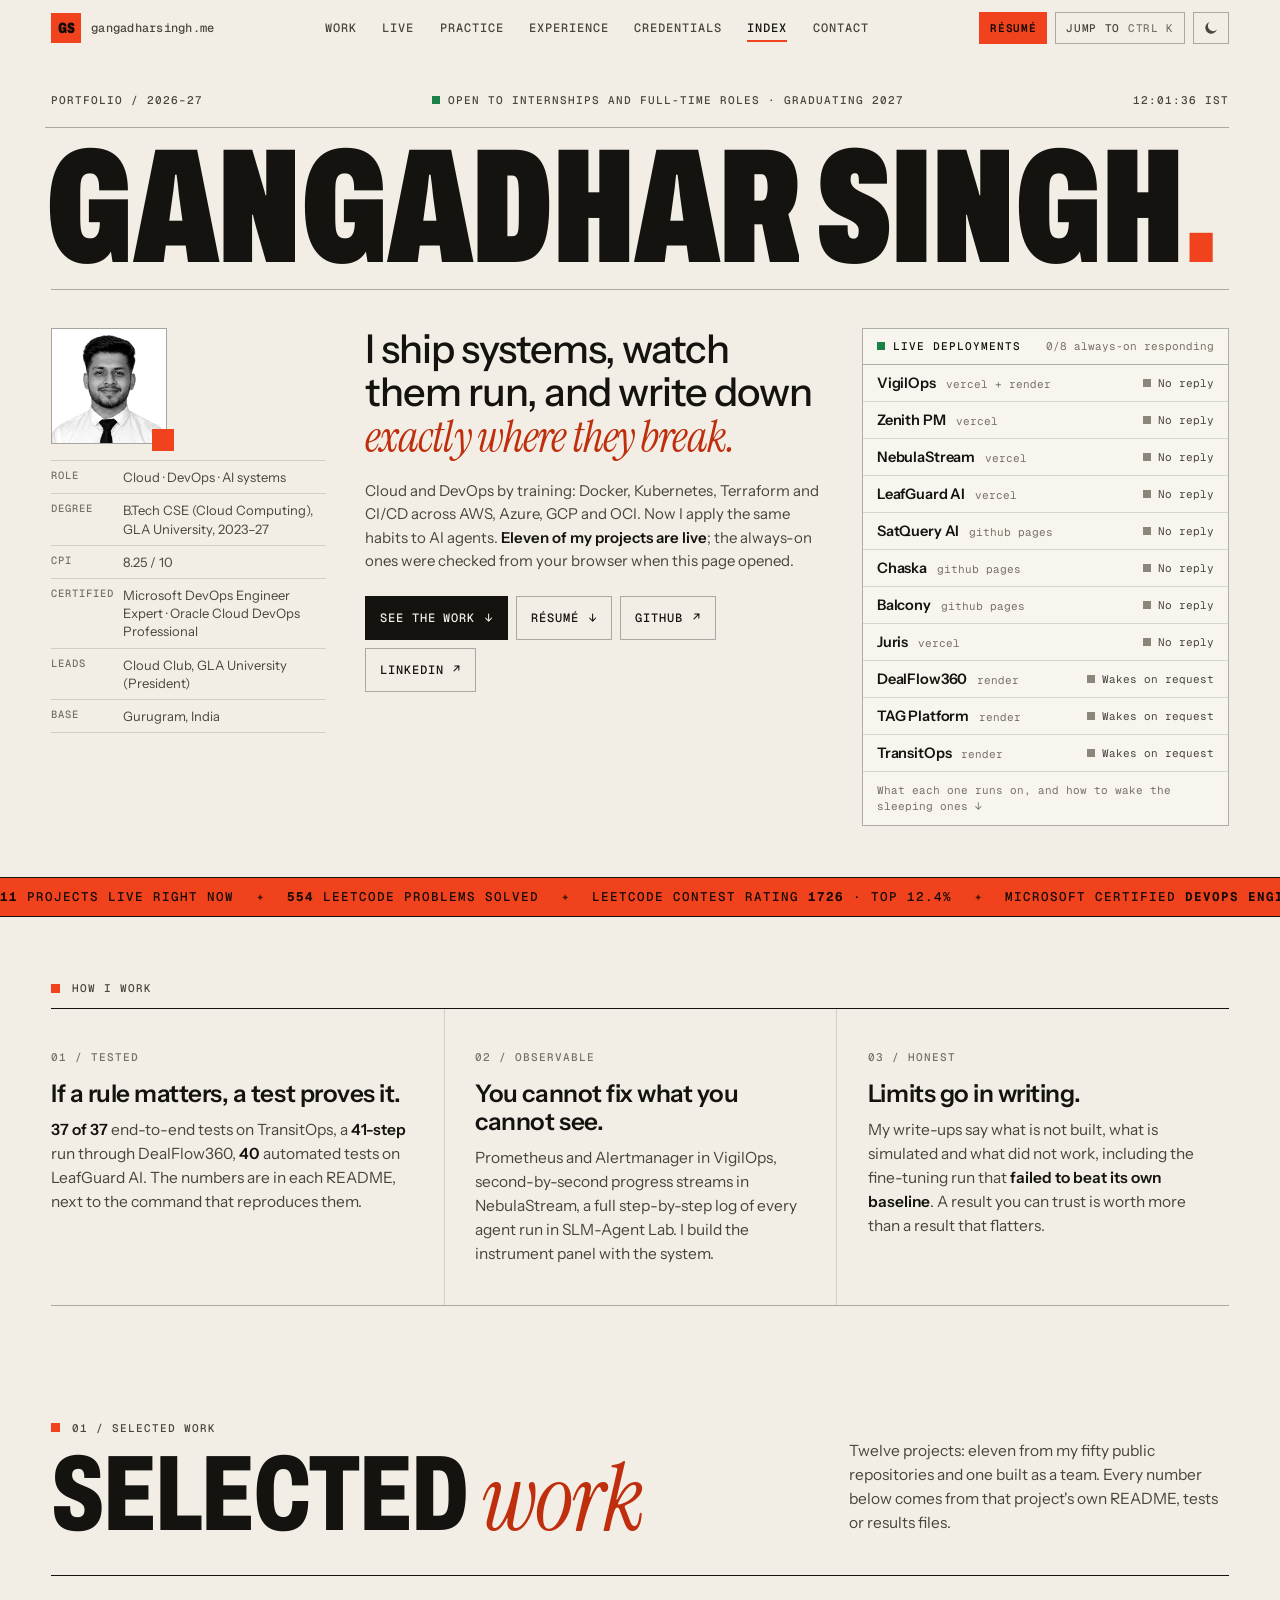
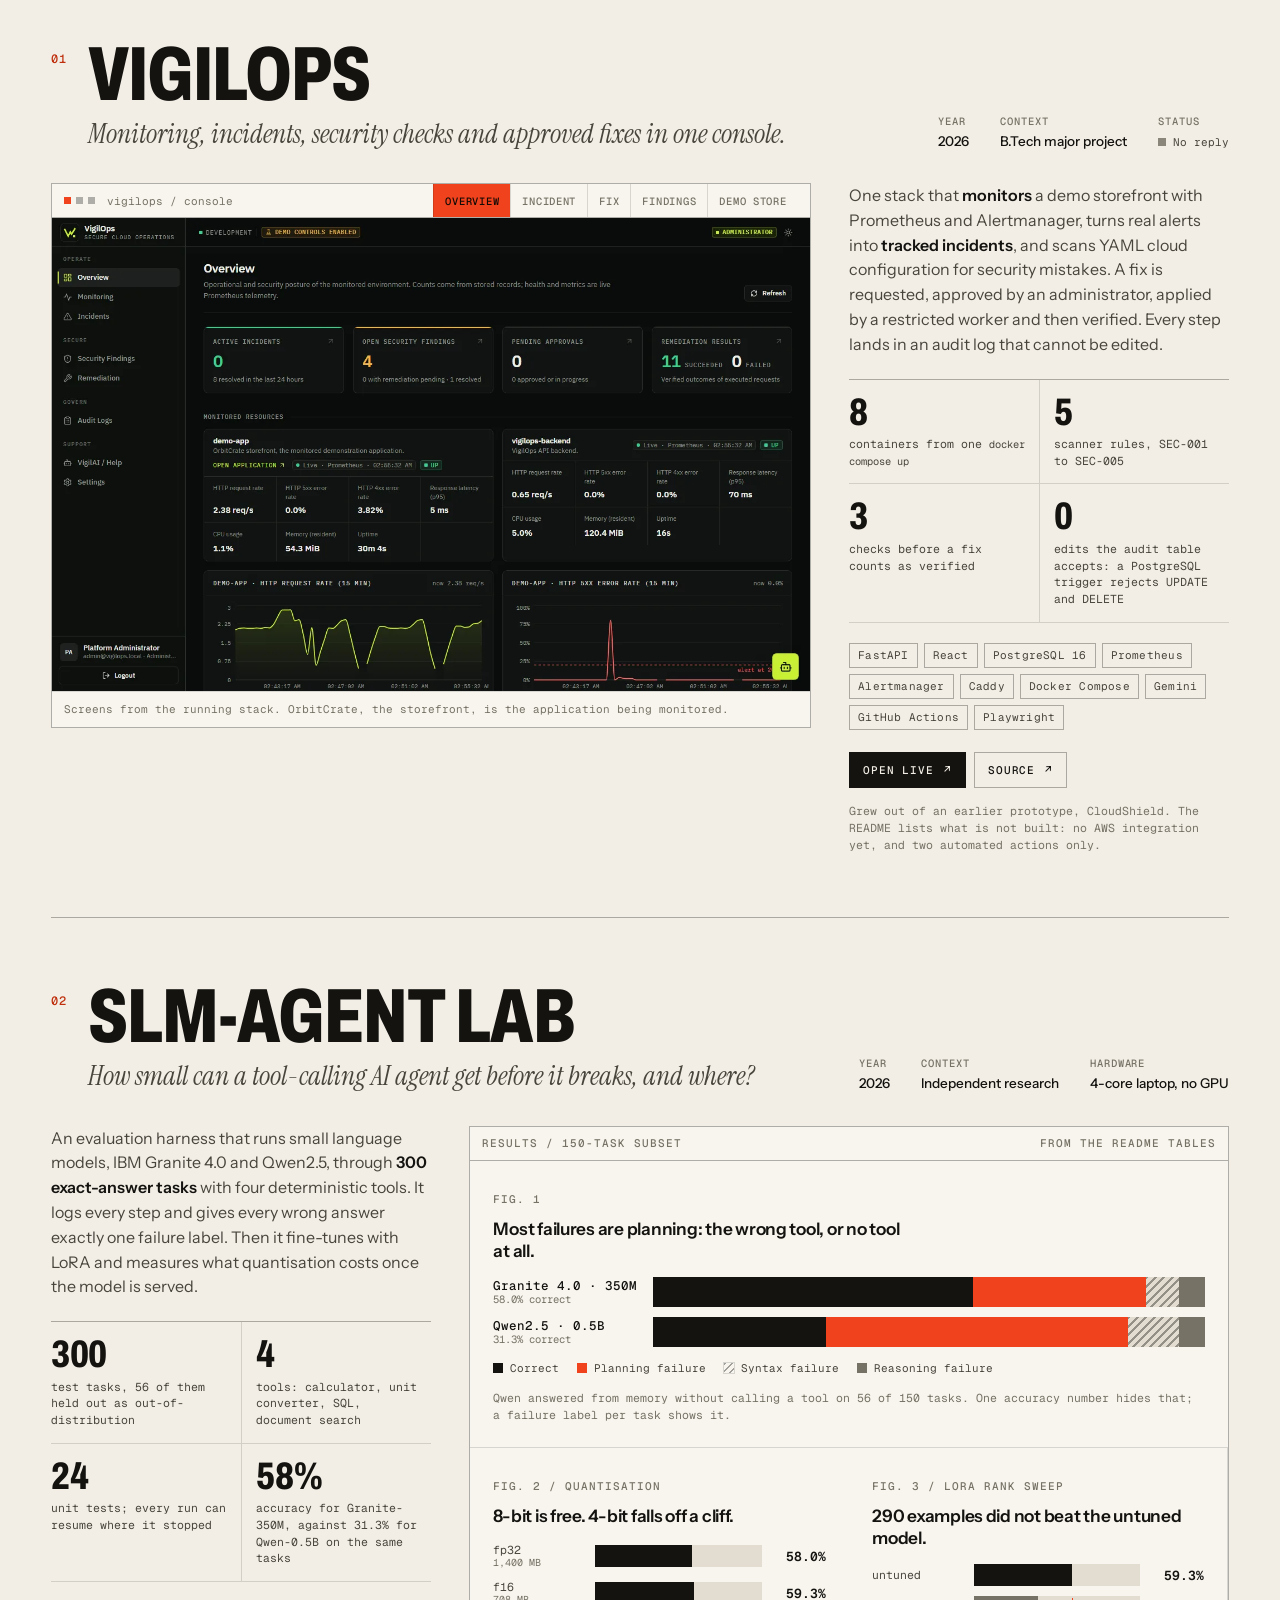
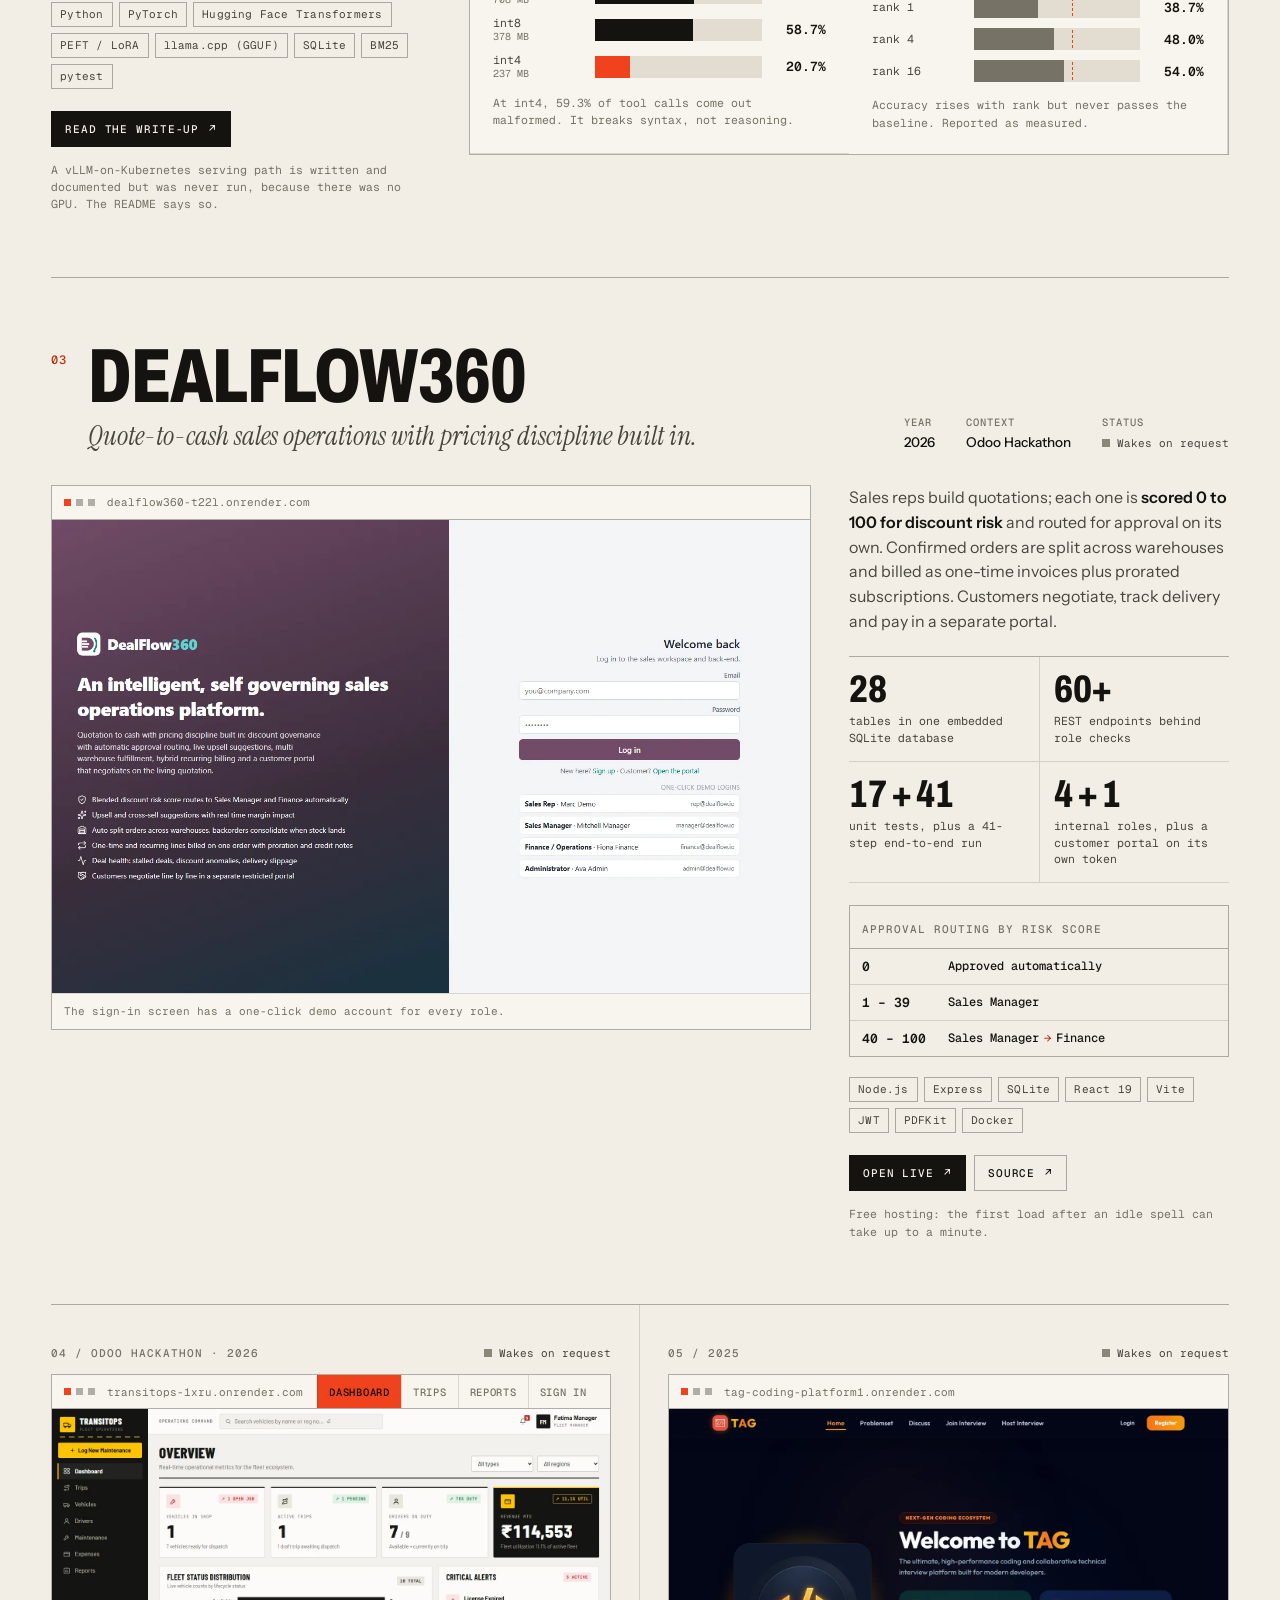
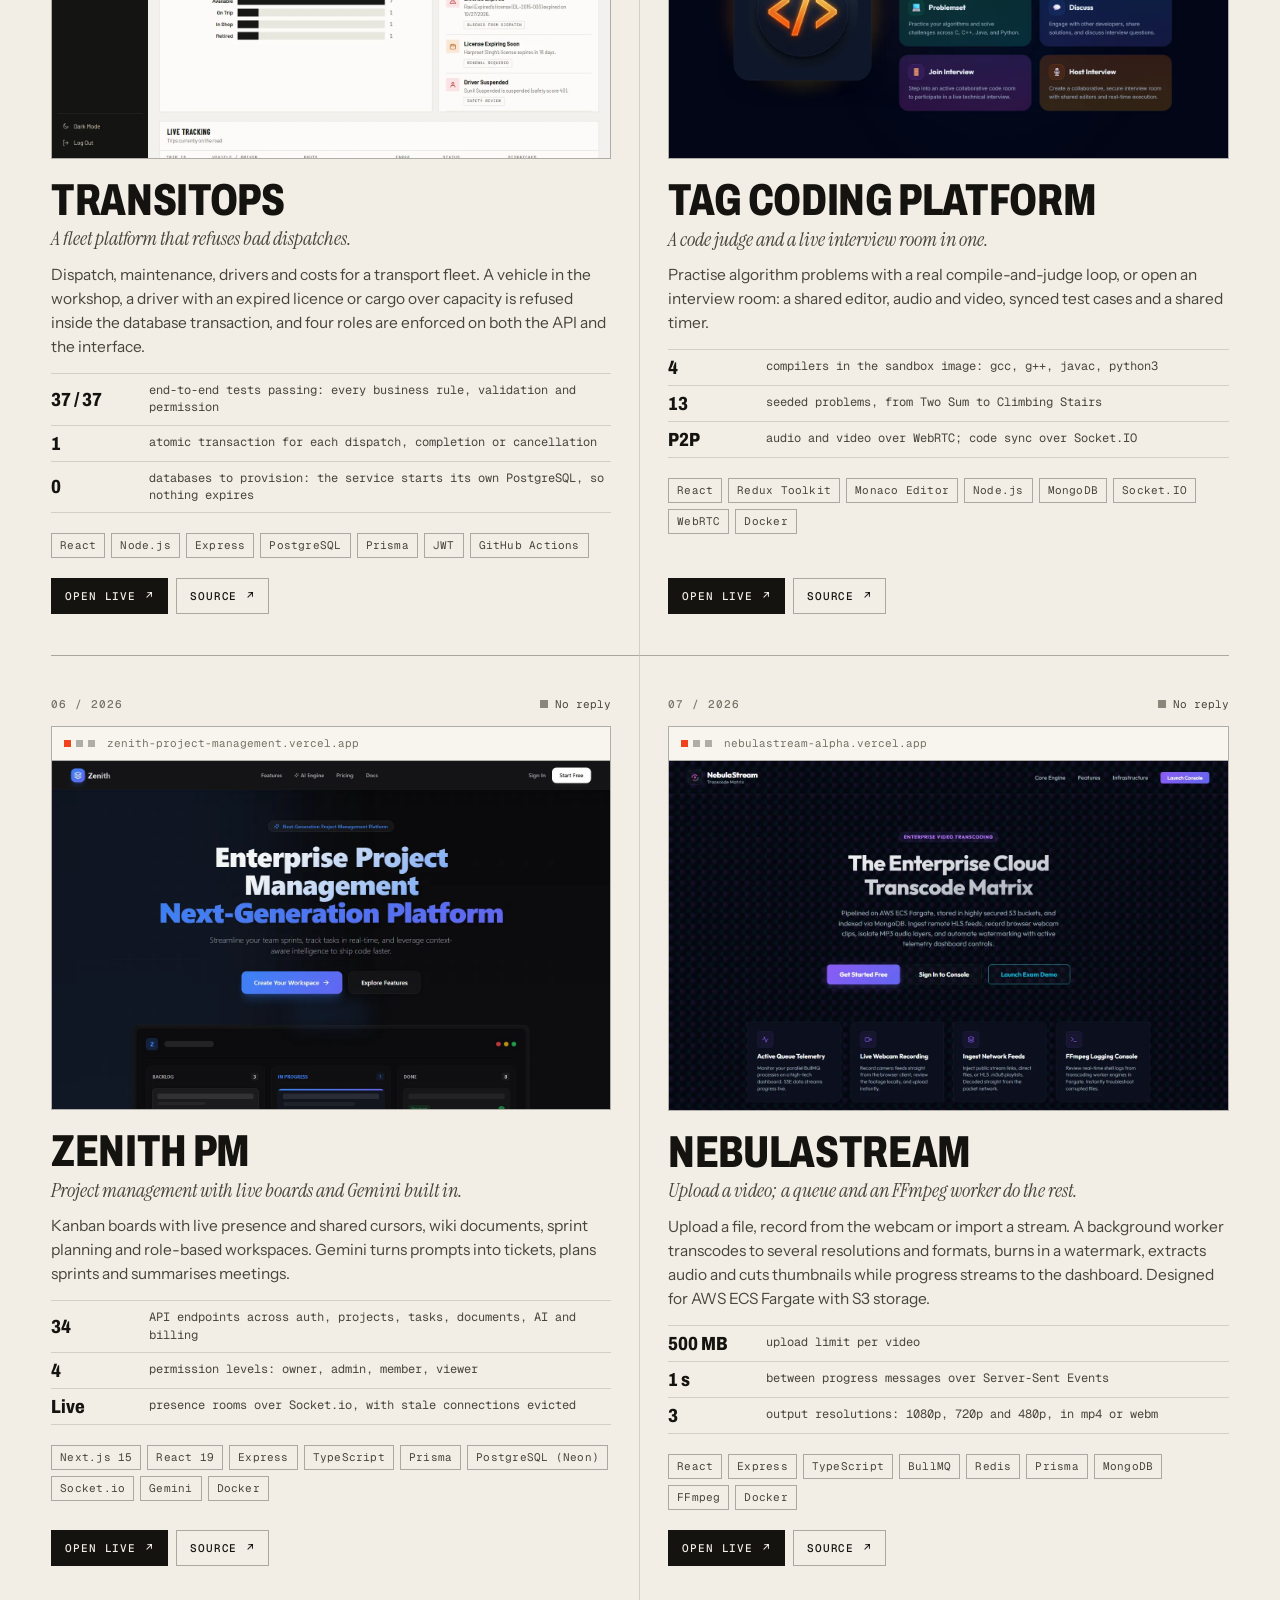
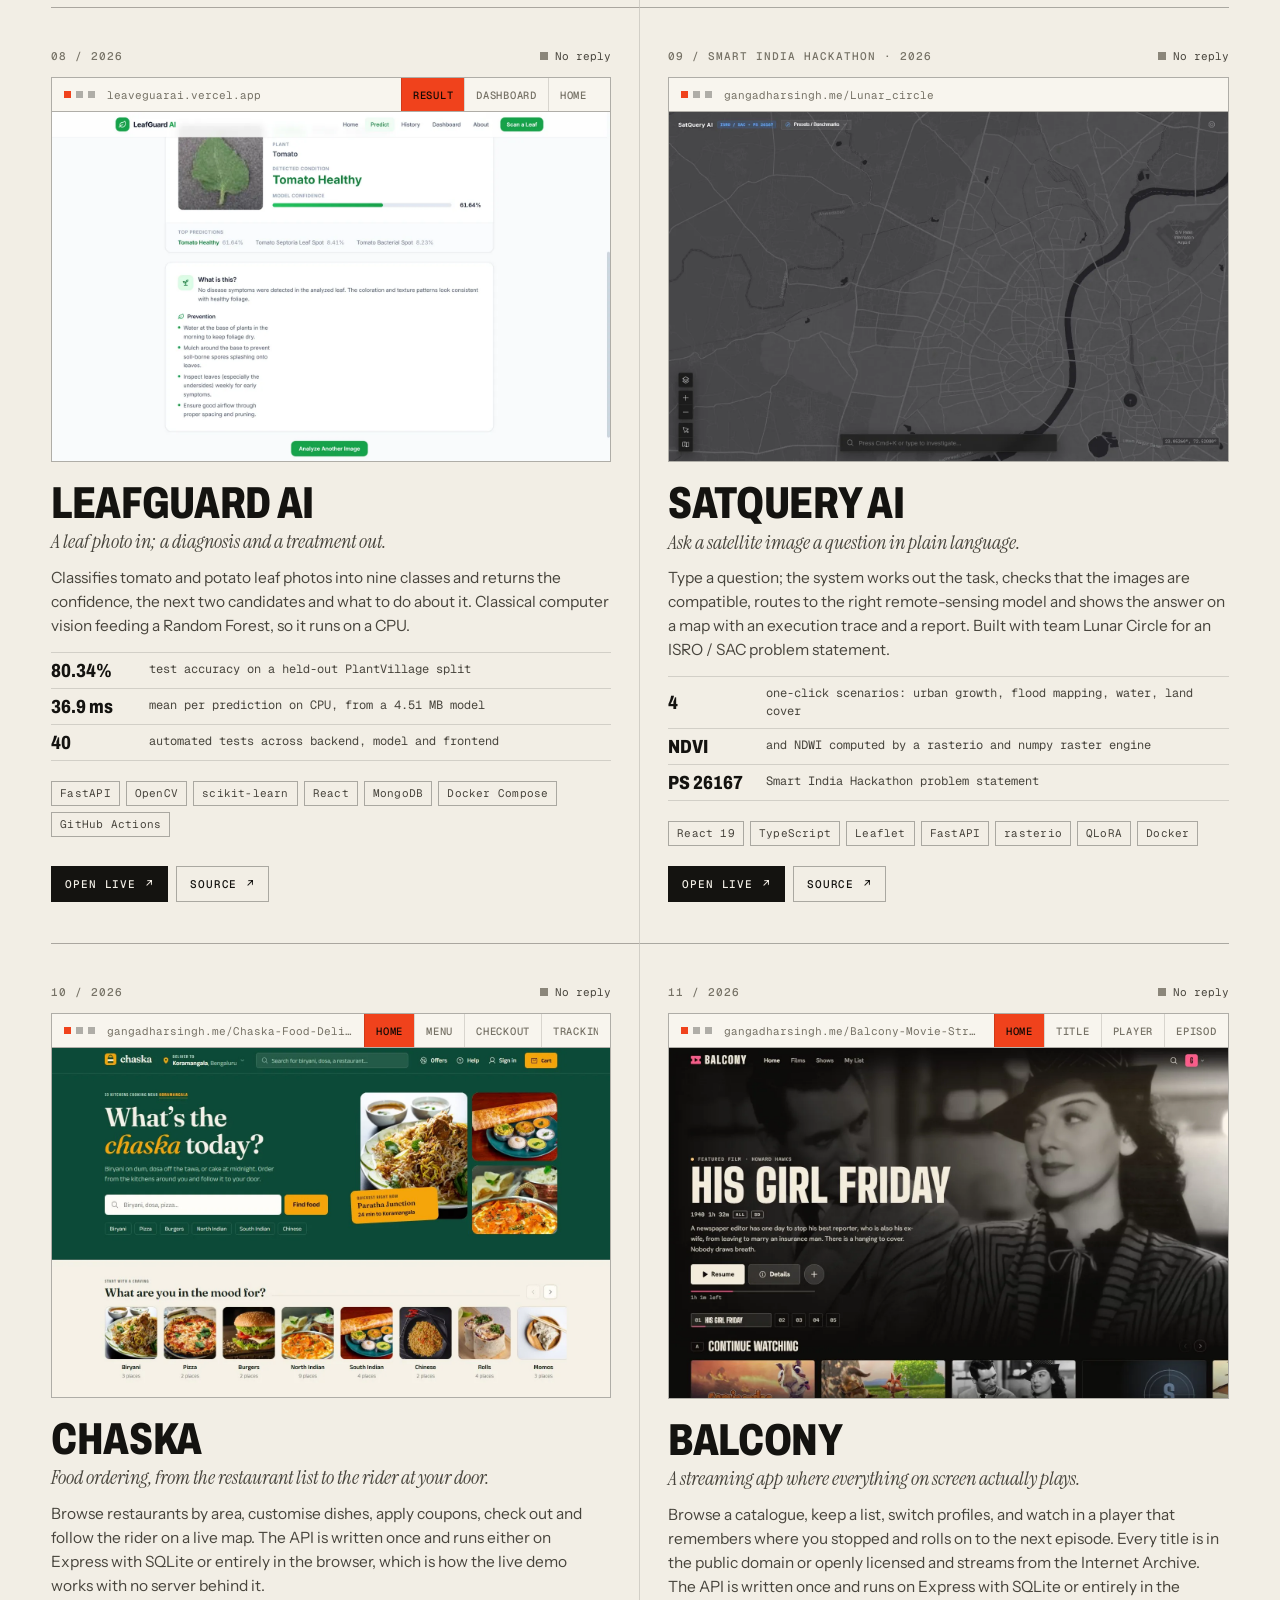
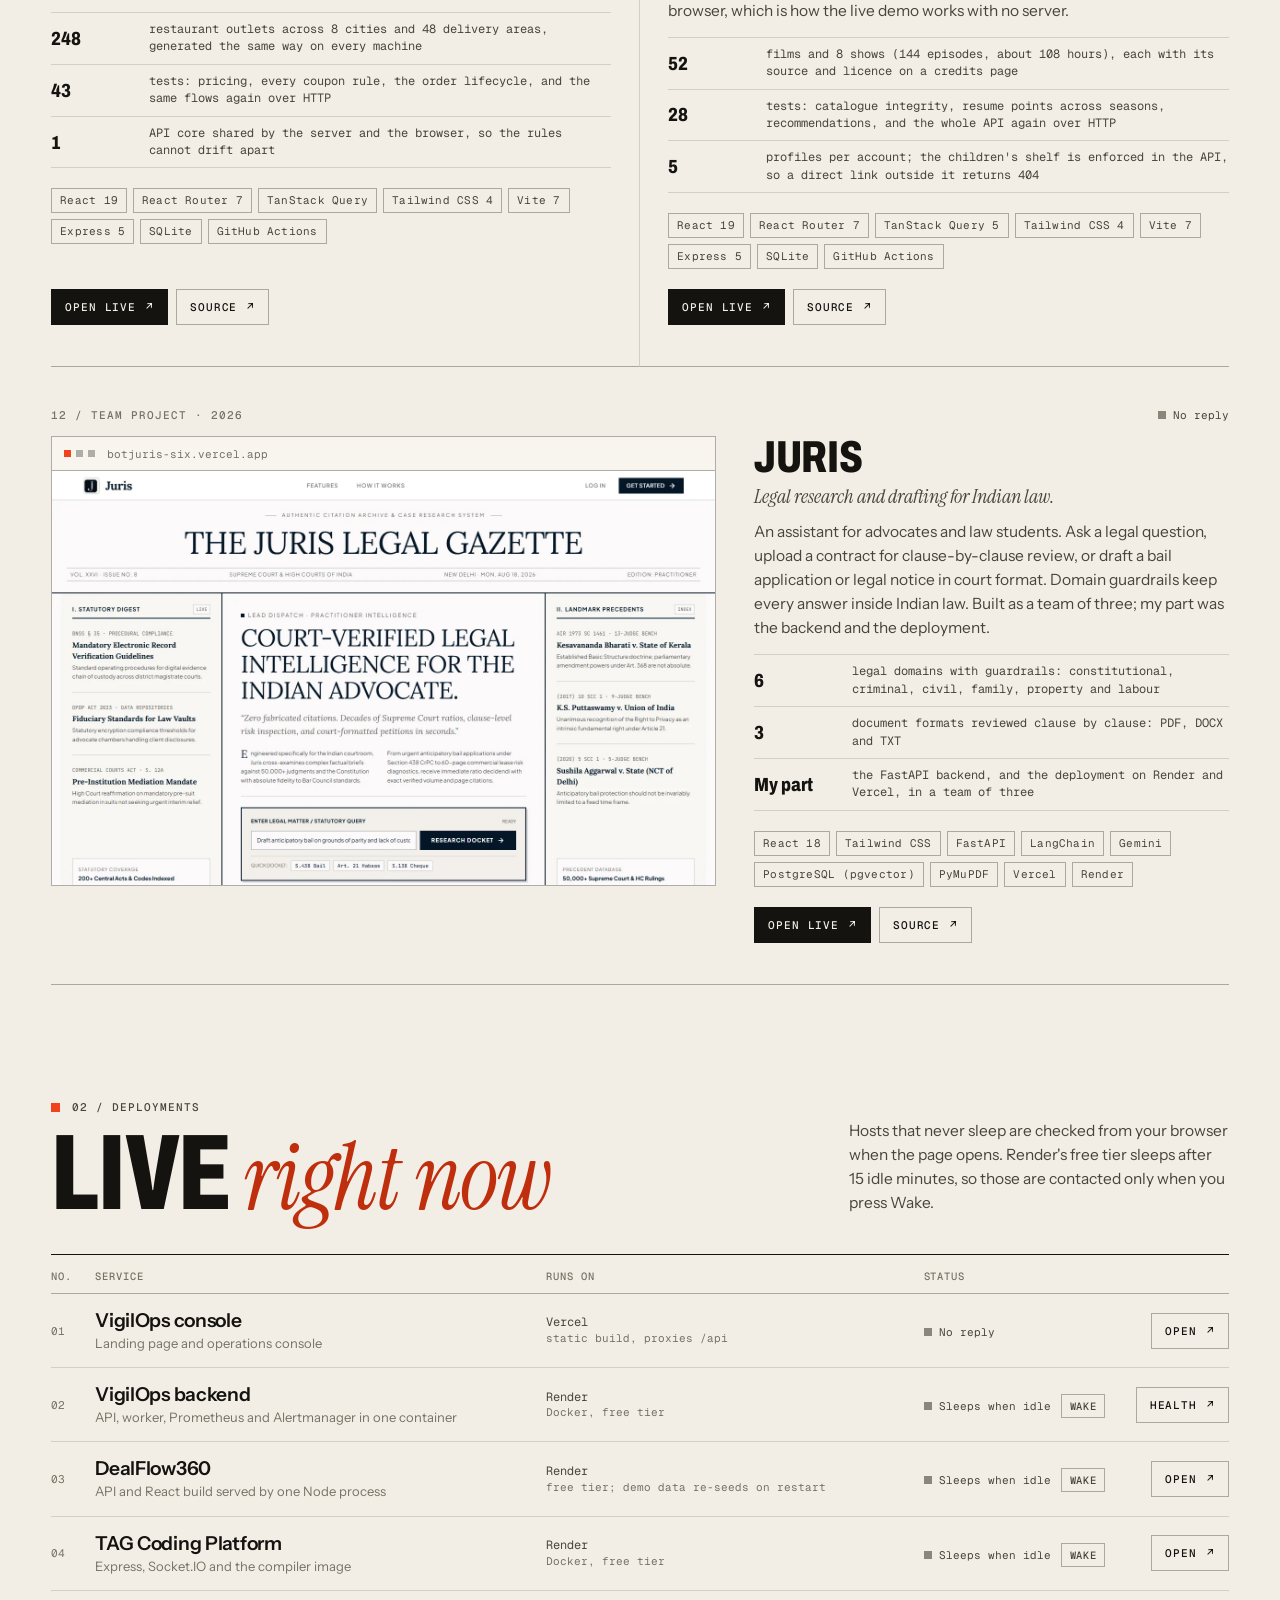
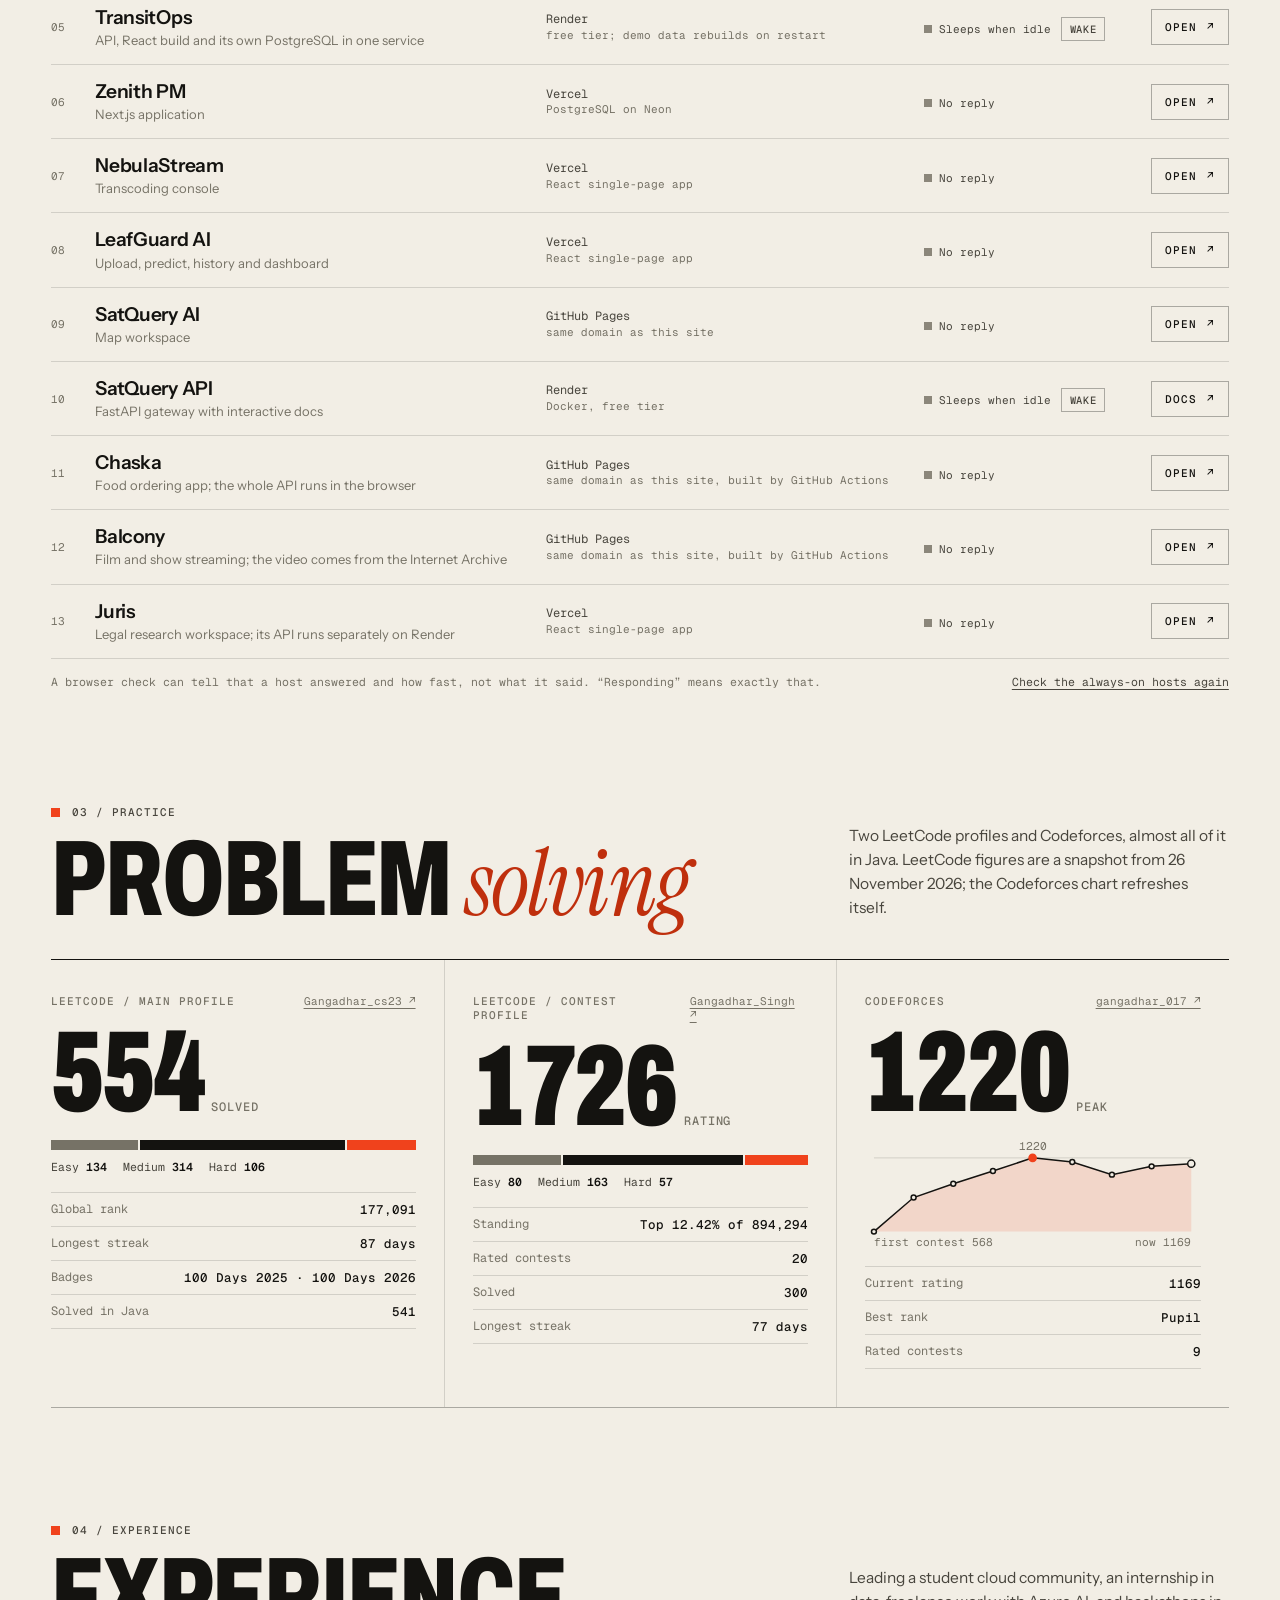
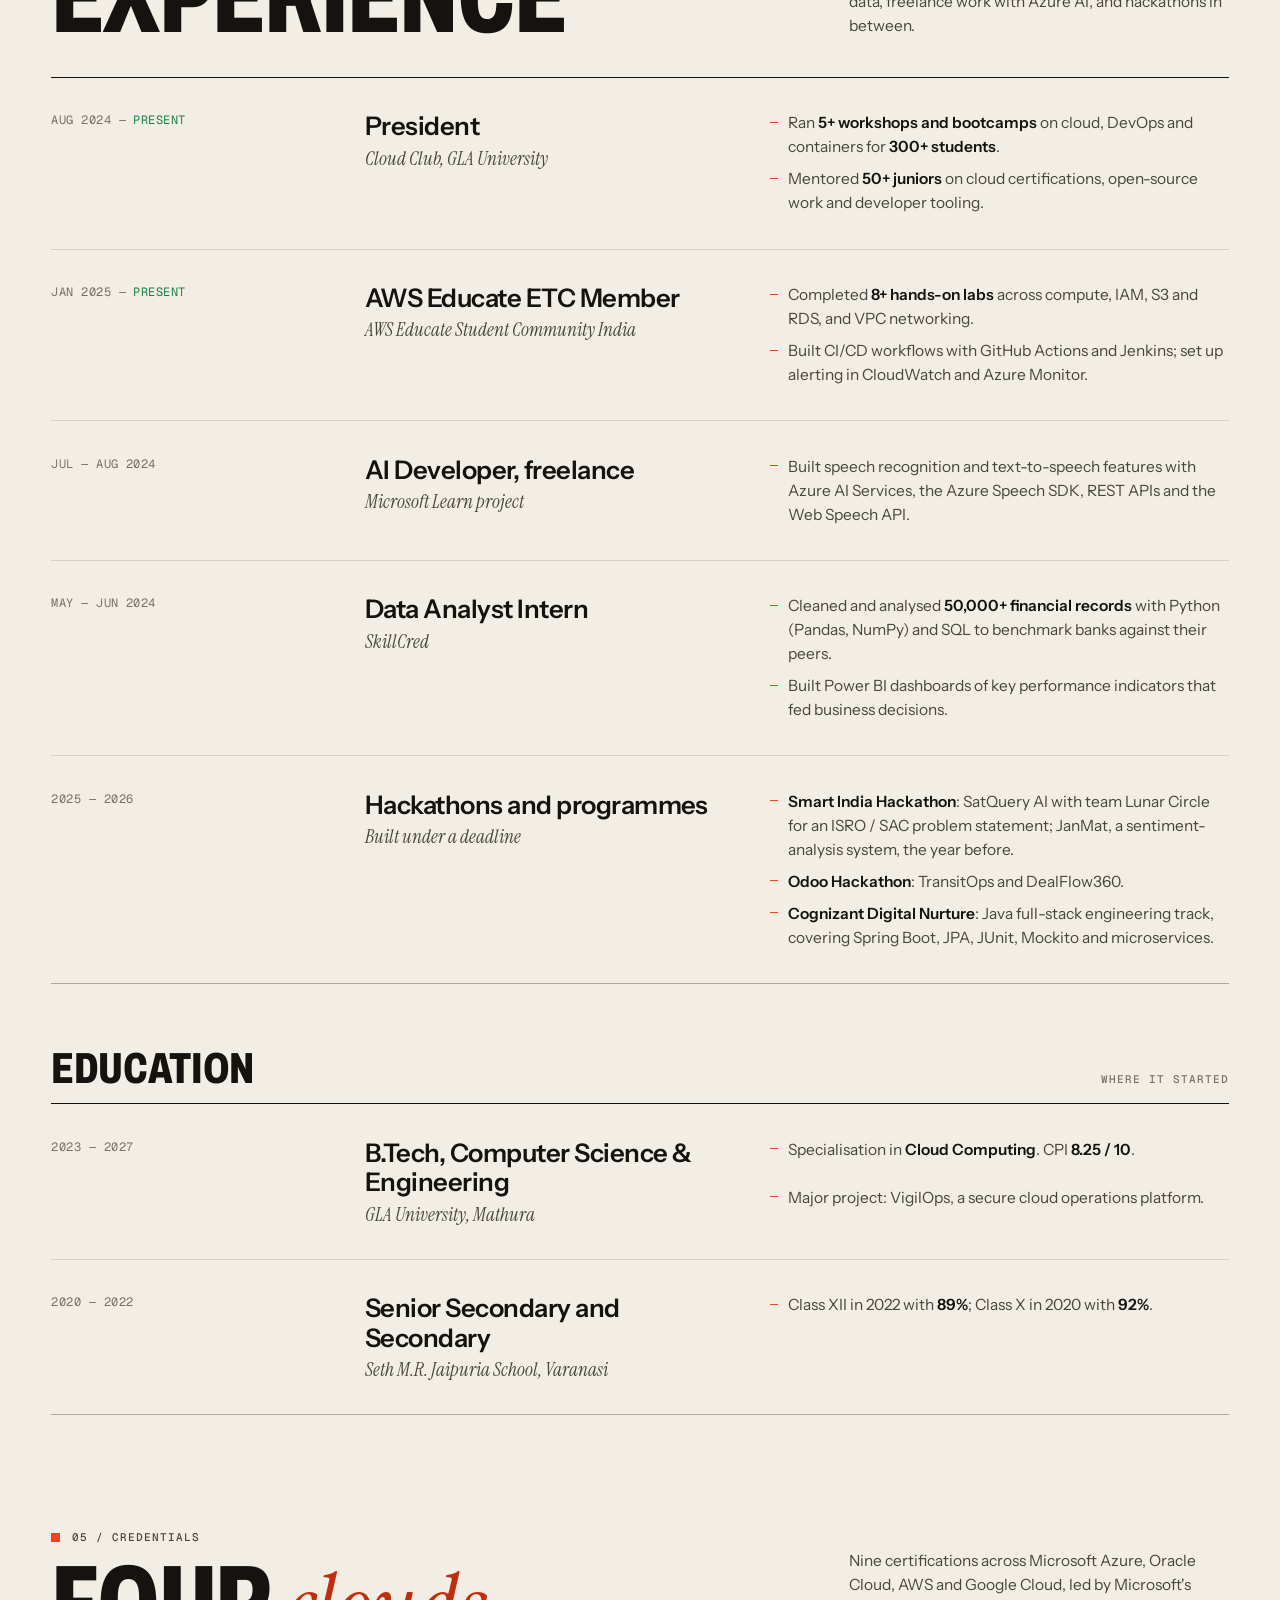
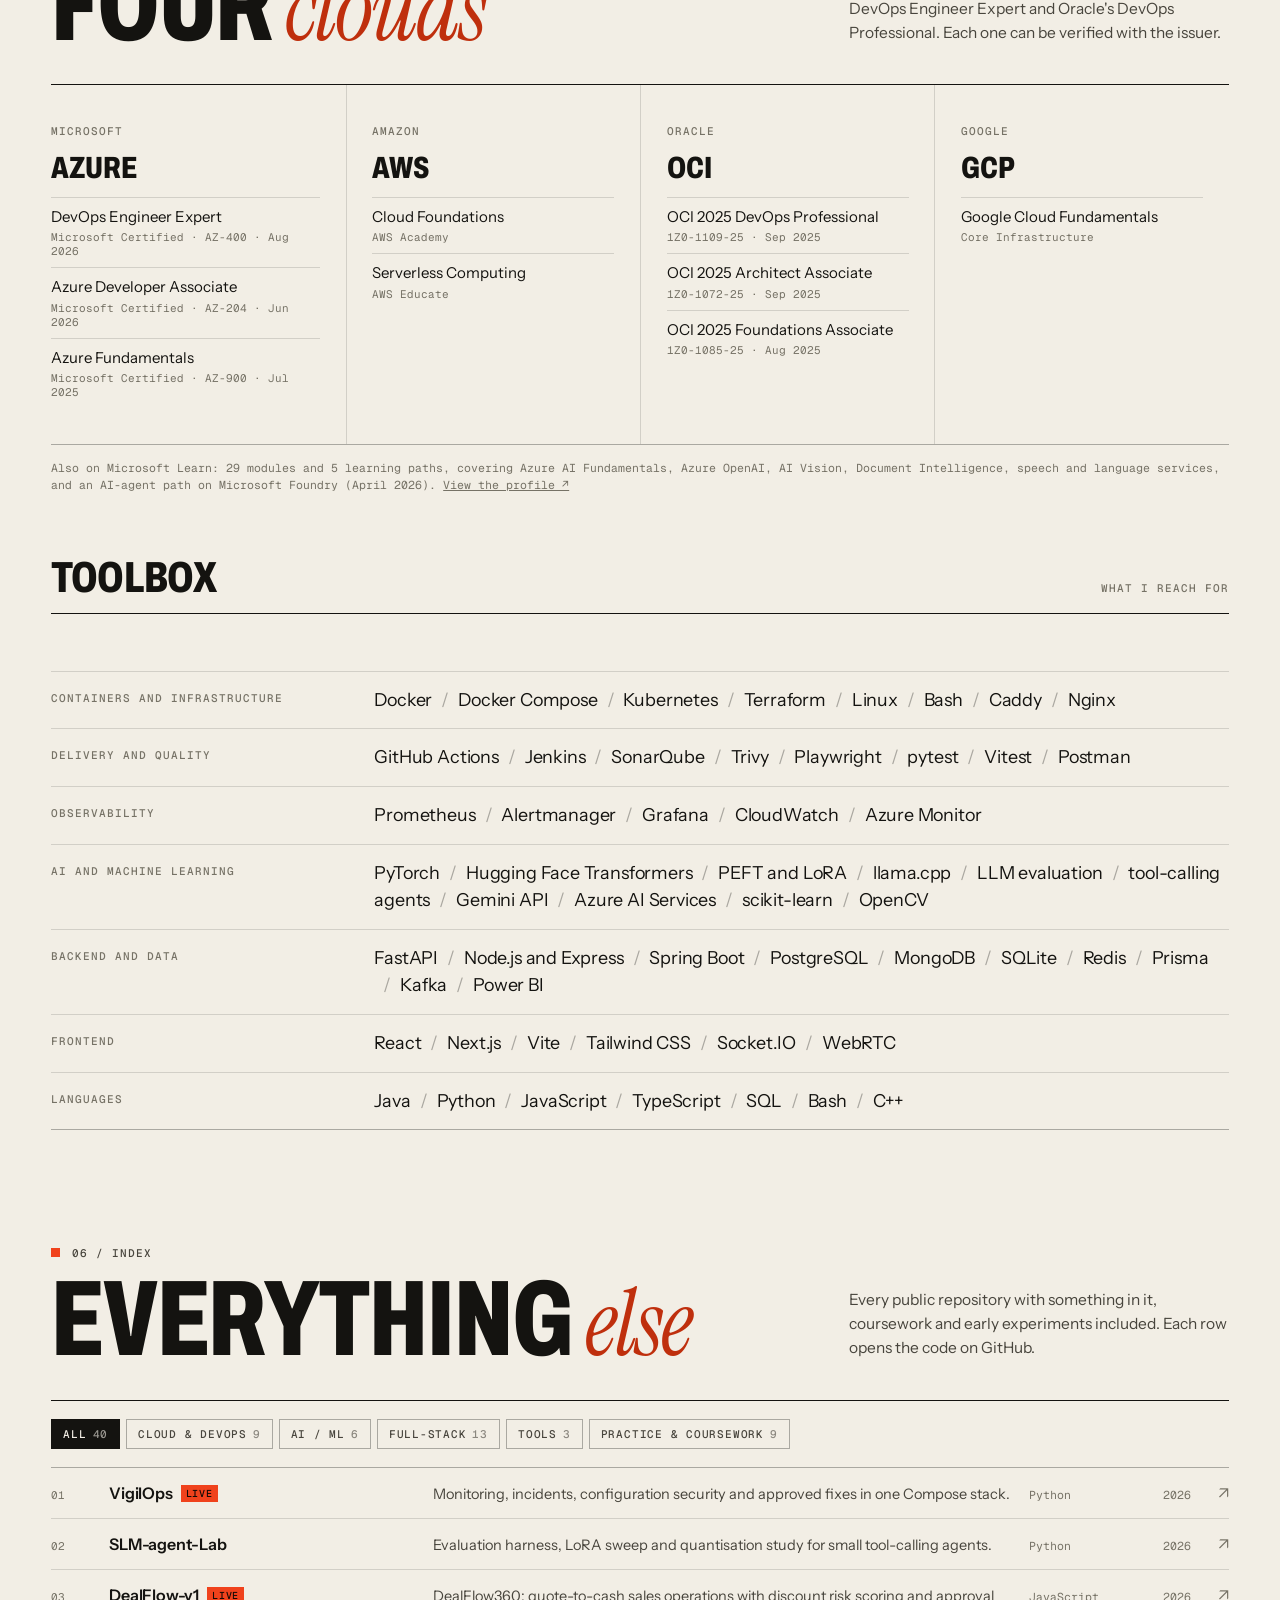
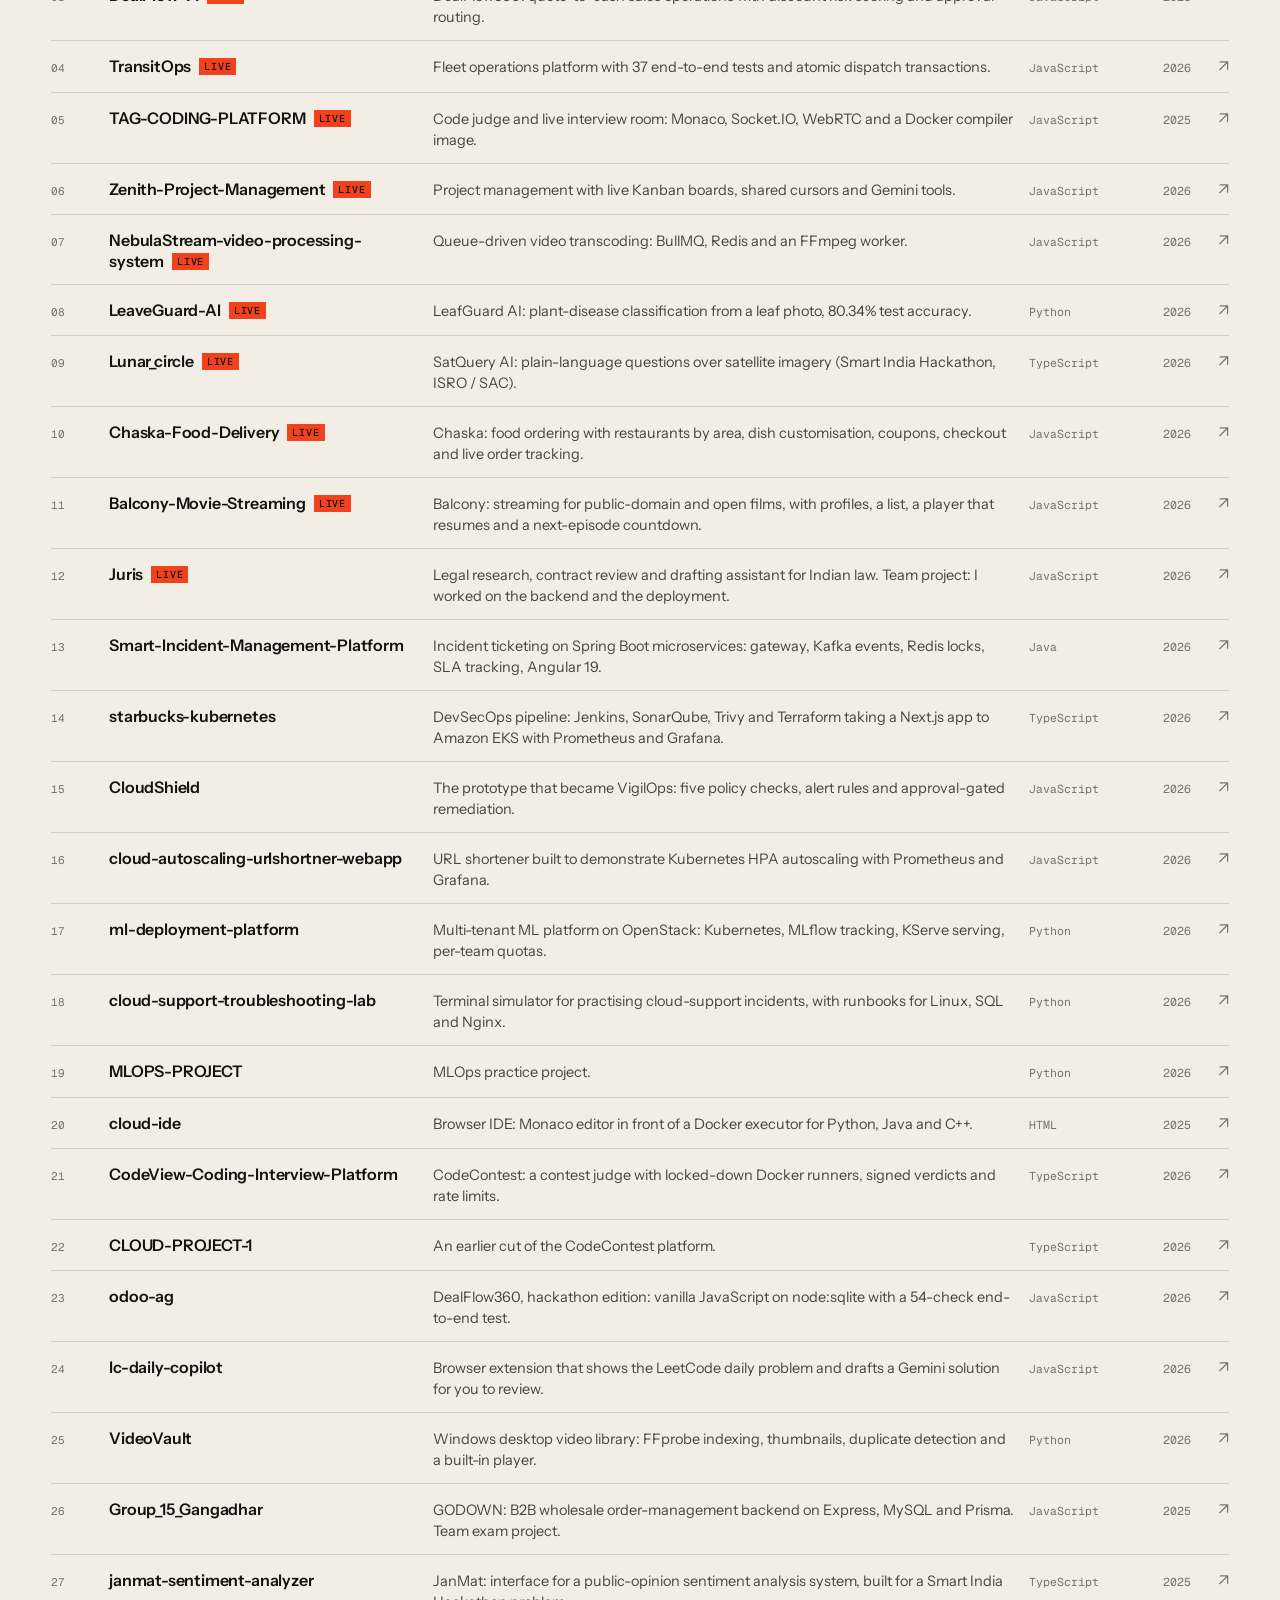
==== commit 5be910b1: "Send http visitors to https The domain now has a certificate, but Pages does not redirect http until" ====
--- a/index.html
+++ b/index.html
@@ -2,6 +2,7 @@
 <html lang="en">
 <head>
 <meta charset="utf-8">
+<script>if(location.protocol==='http:'&&/(^|\.)gangadharsingh\.me$/.test(location.hostname))location.replace('https://gangadharsingh.me'+location.pathname+location.search+location.hash);</script>
 <meta name="viewport" content="width=device-width, initial-scale=1">
 <title>Gangadhar Singh — Cloud, DevOps and AI systems</title>
 <meta name="description" content="Gangadhar Singh builds cloud systems, watches them run and writes down where they break. Final-year B.Tech (Cloud Computing), GLA University. Live projects, an evaluation harness for small AI agents, nine cloud certifications.">
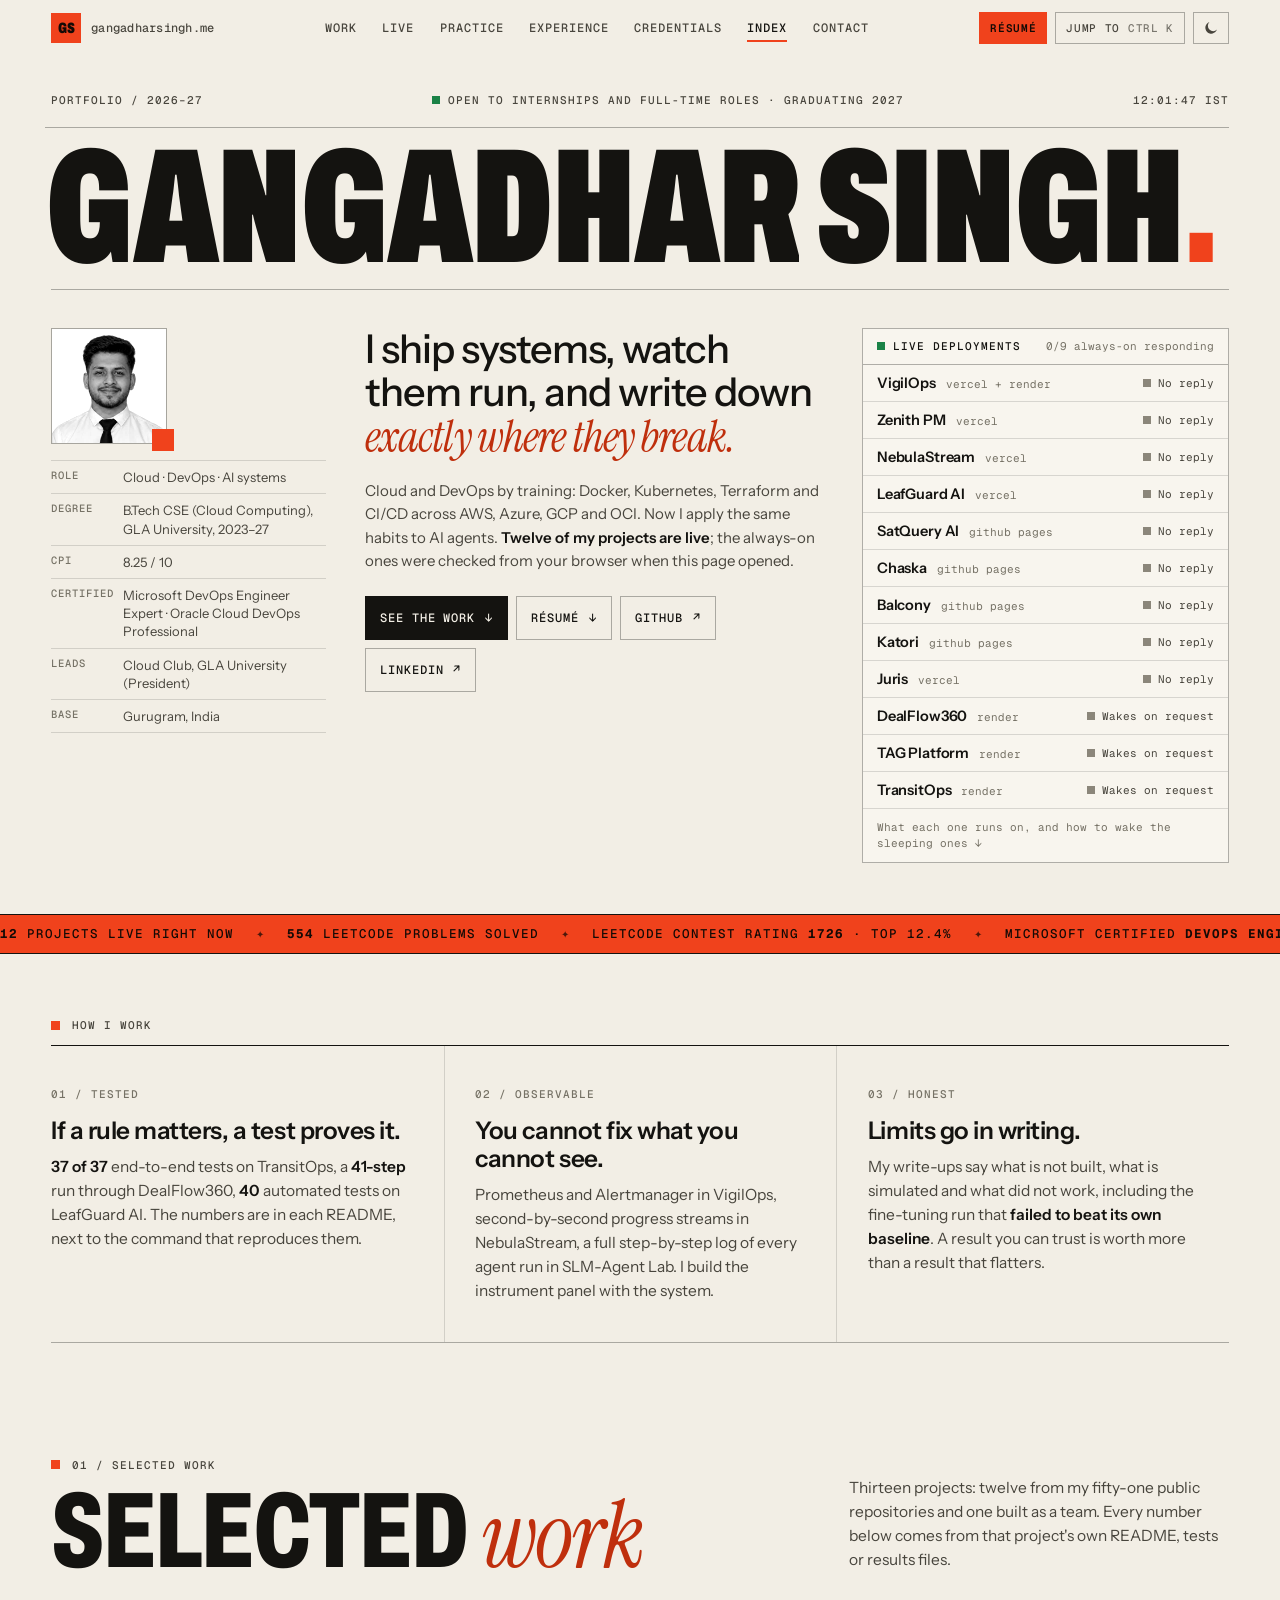
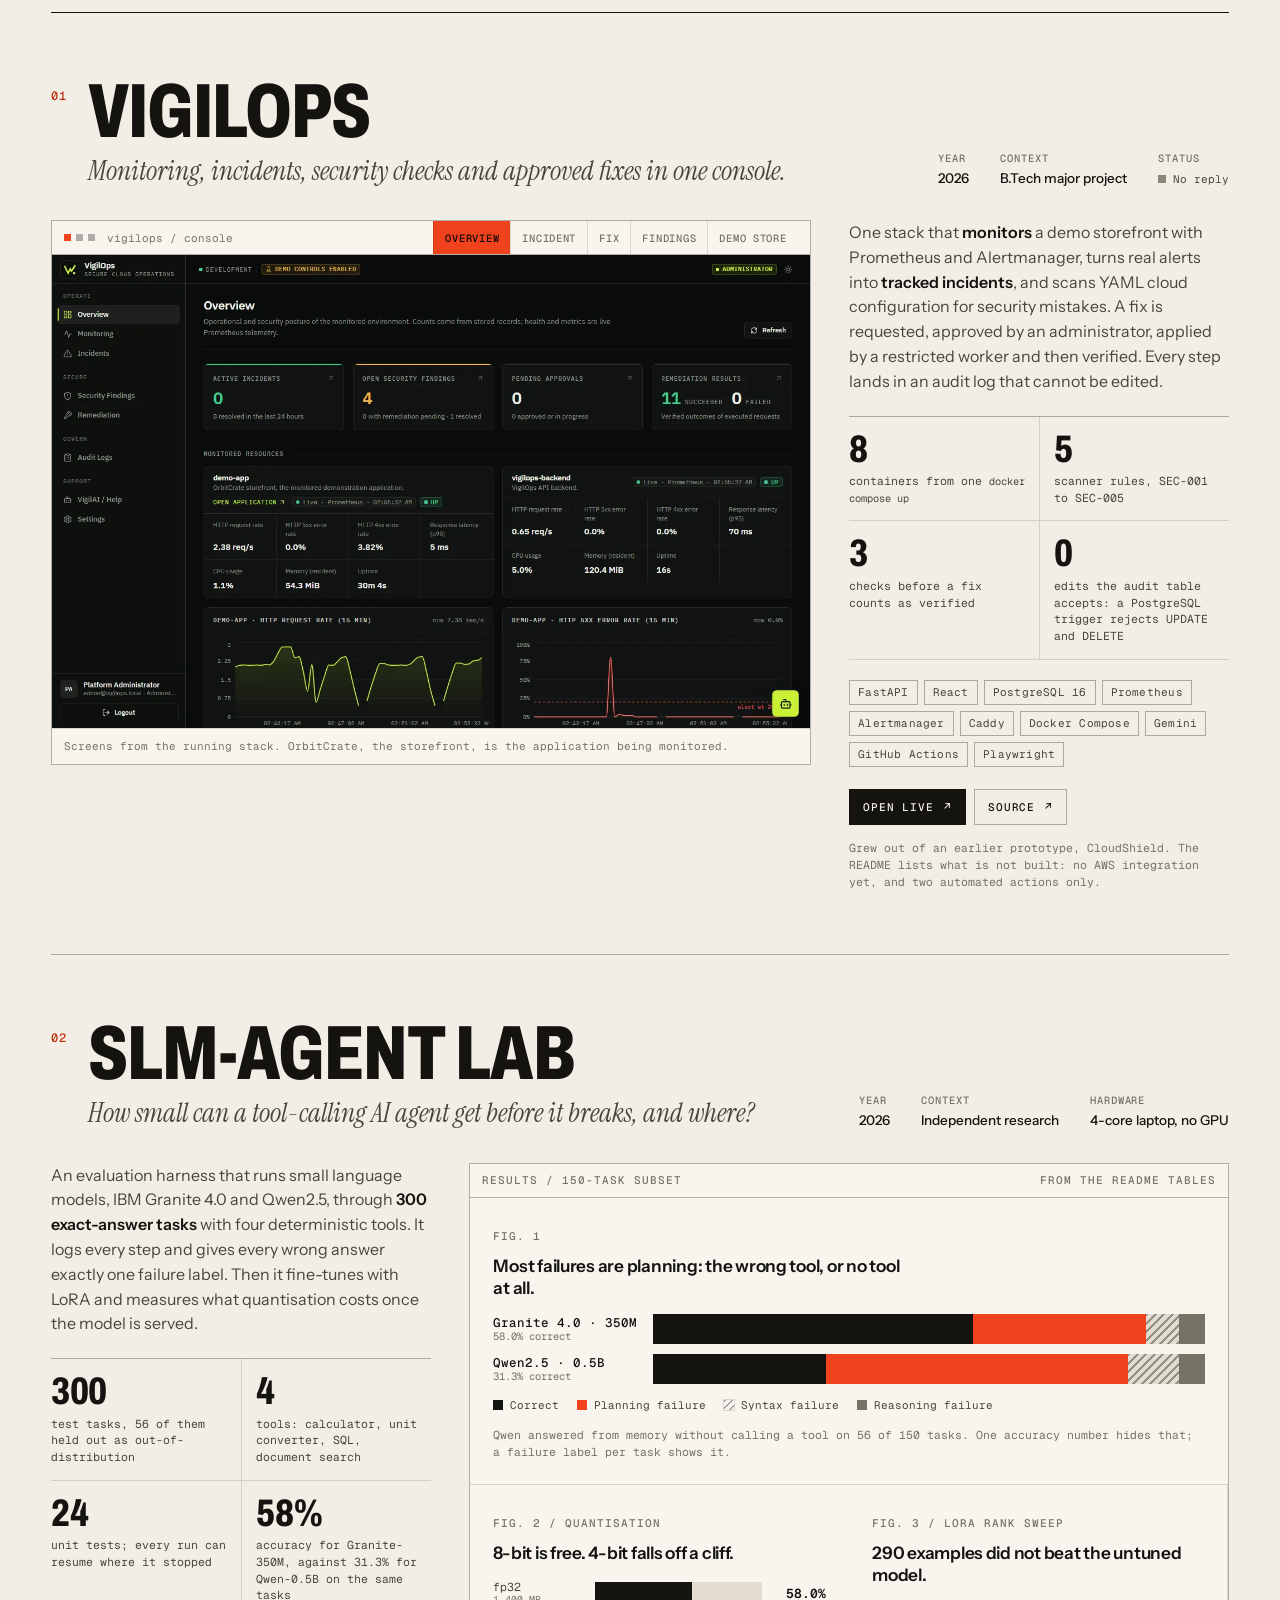
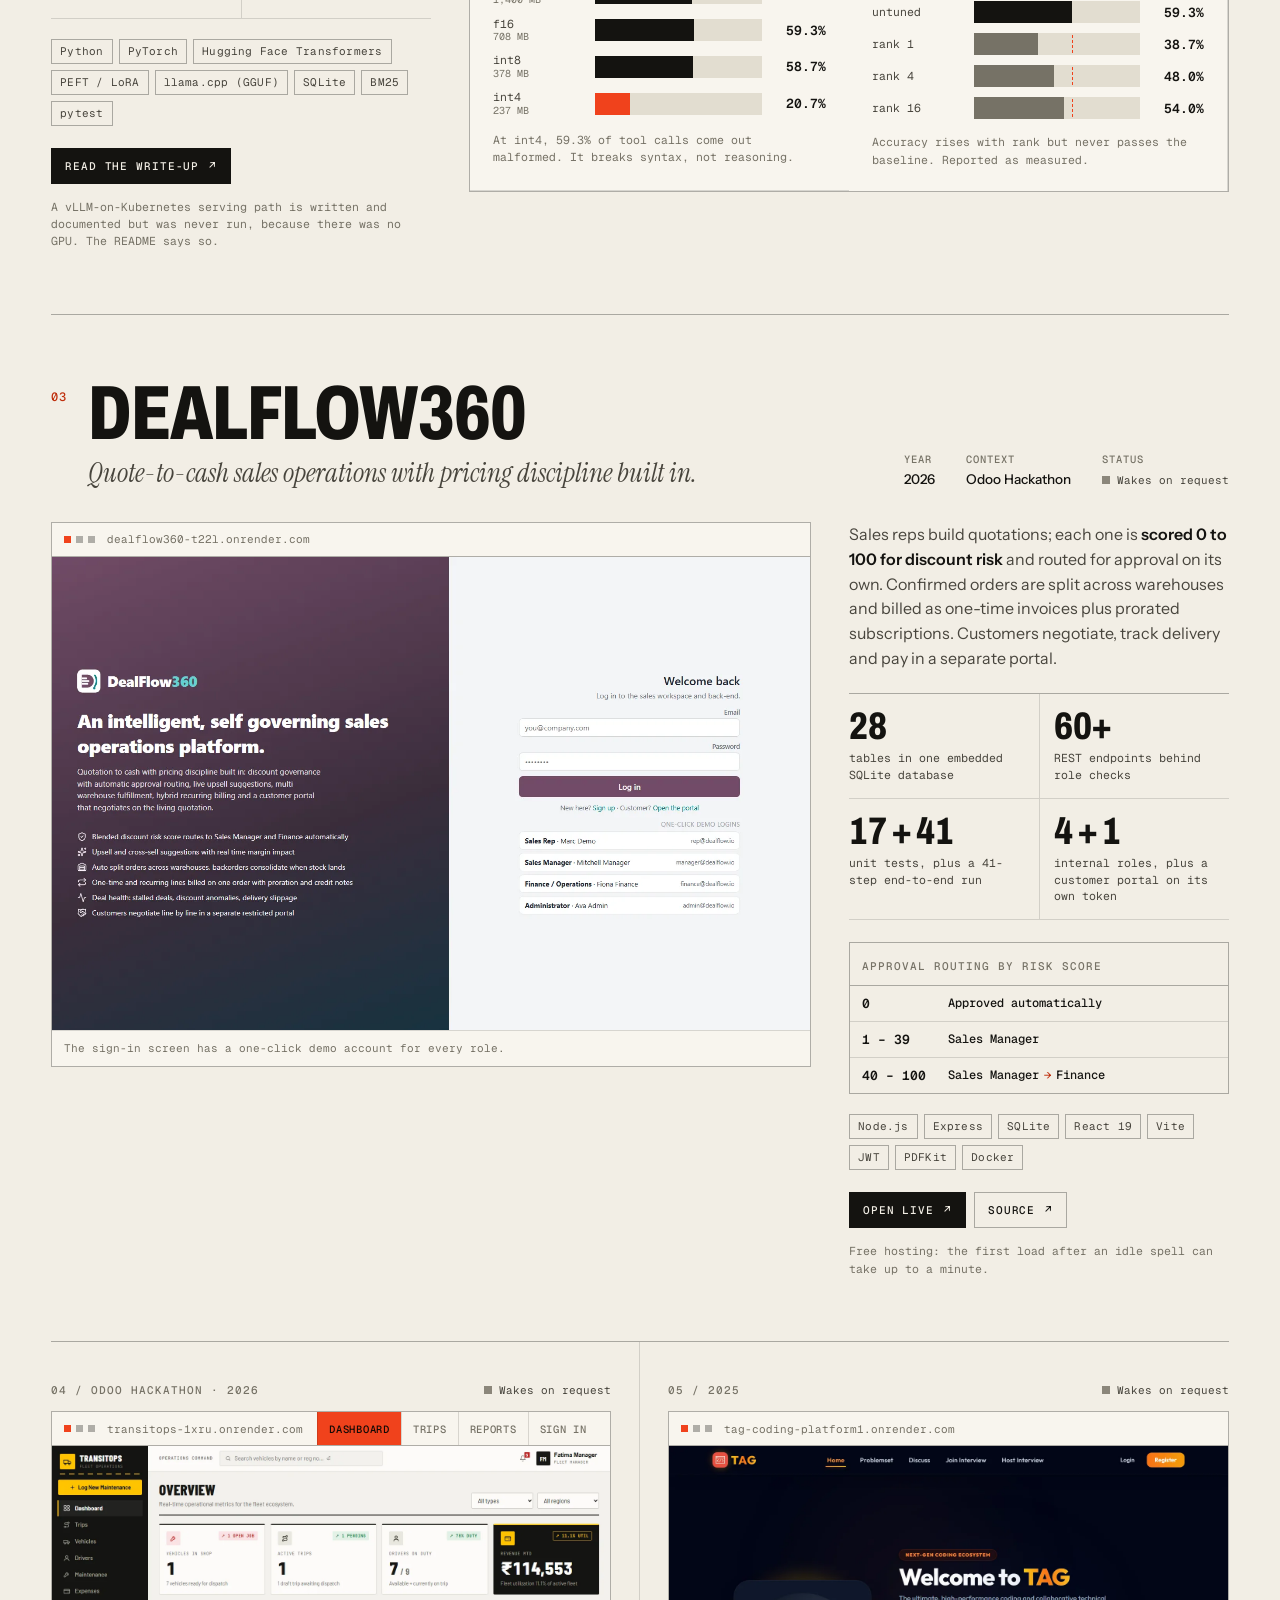
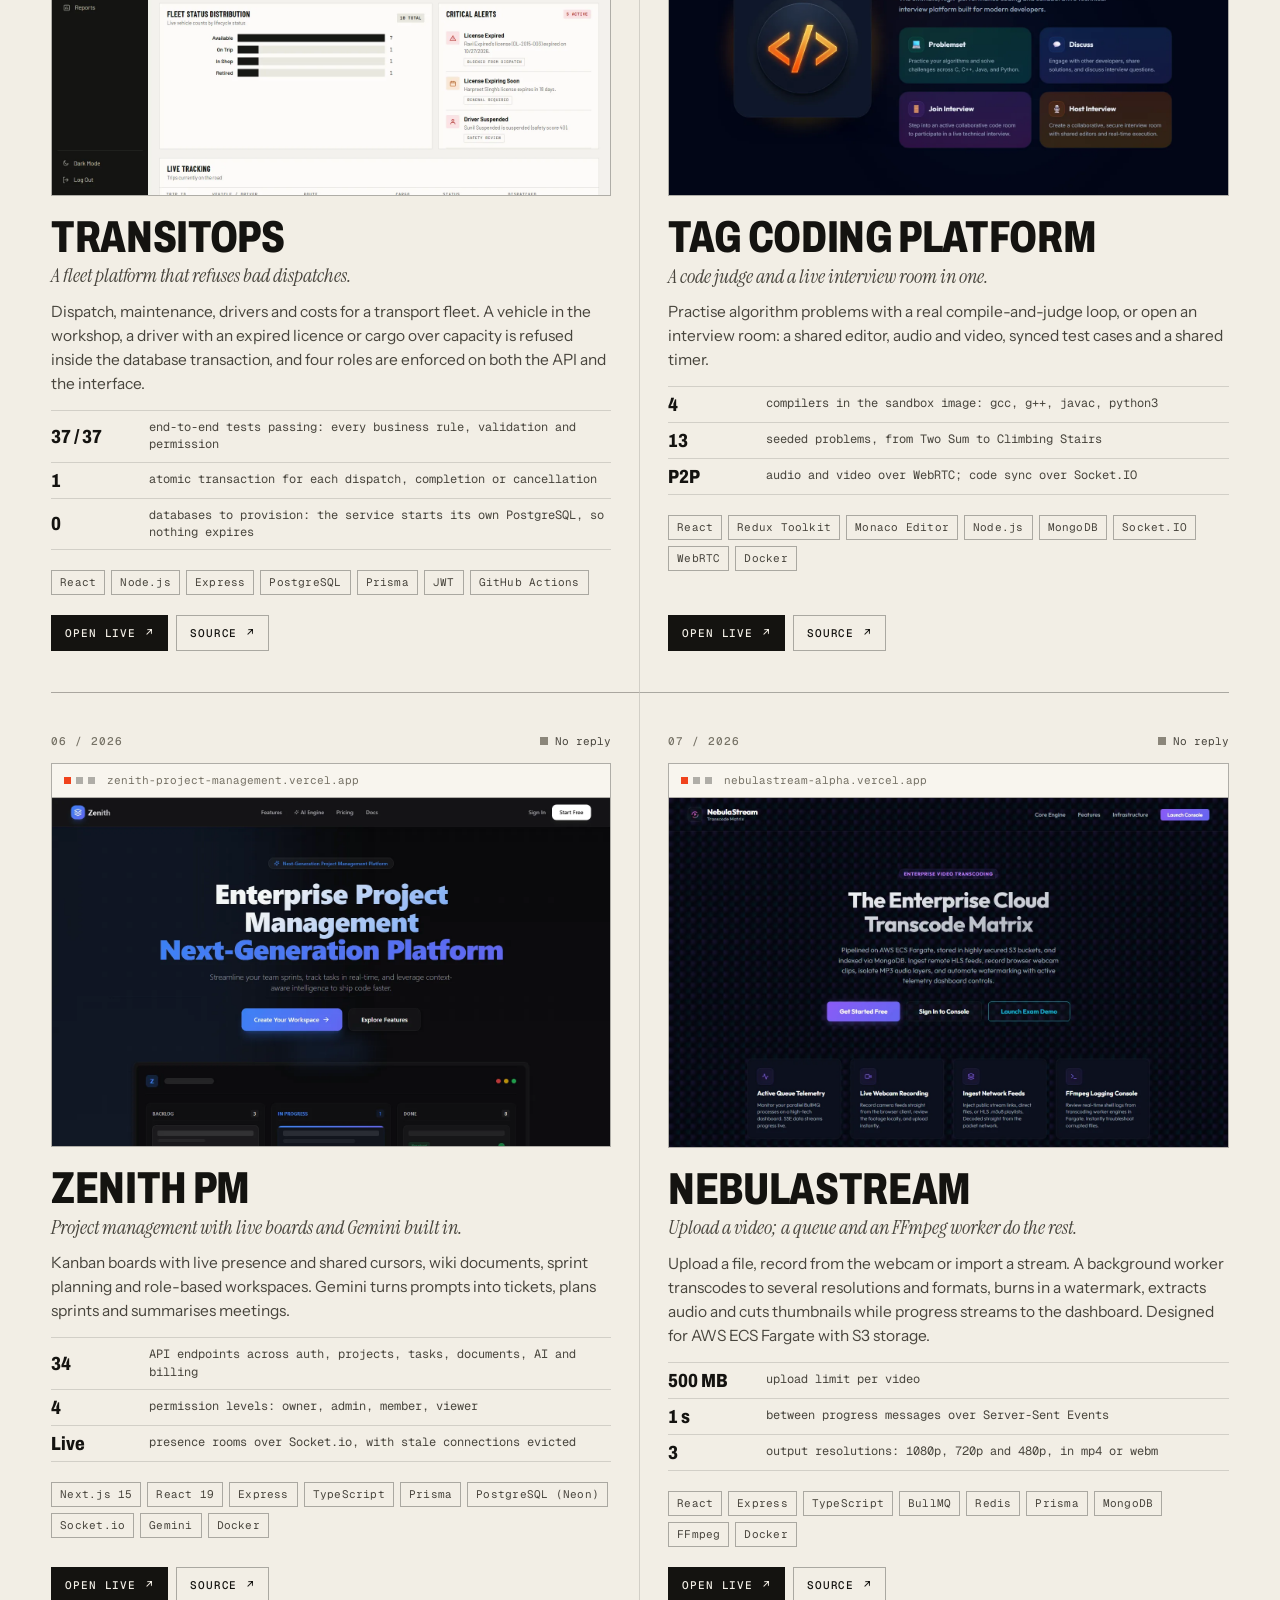
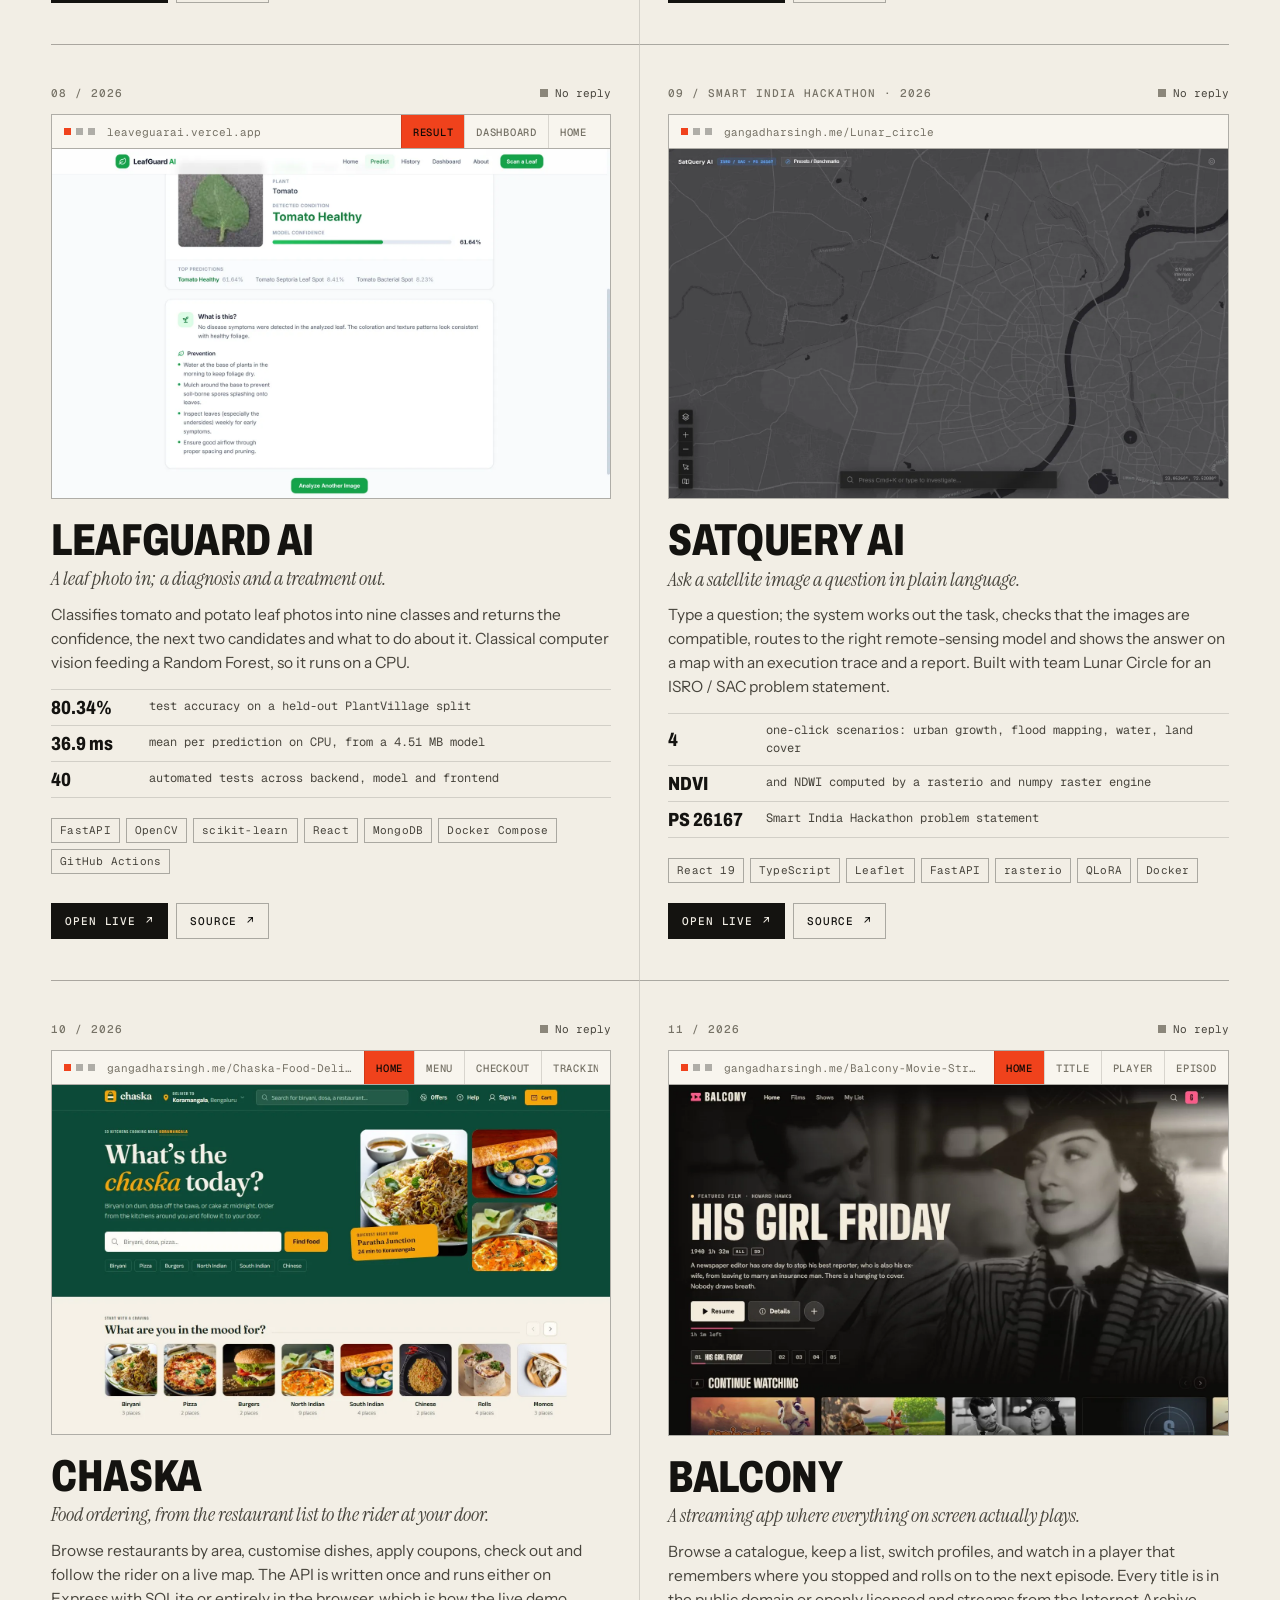
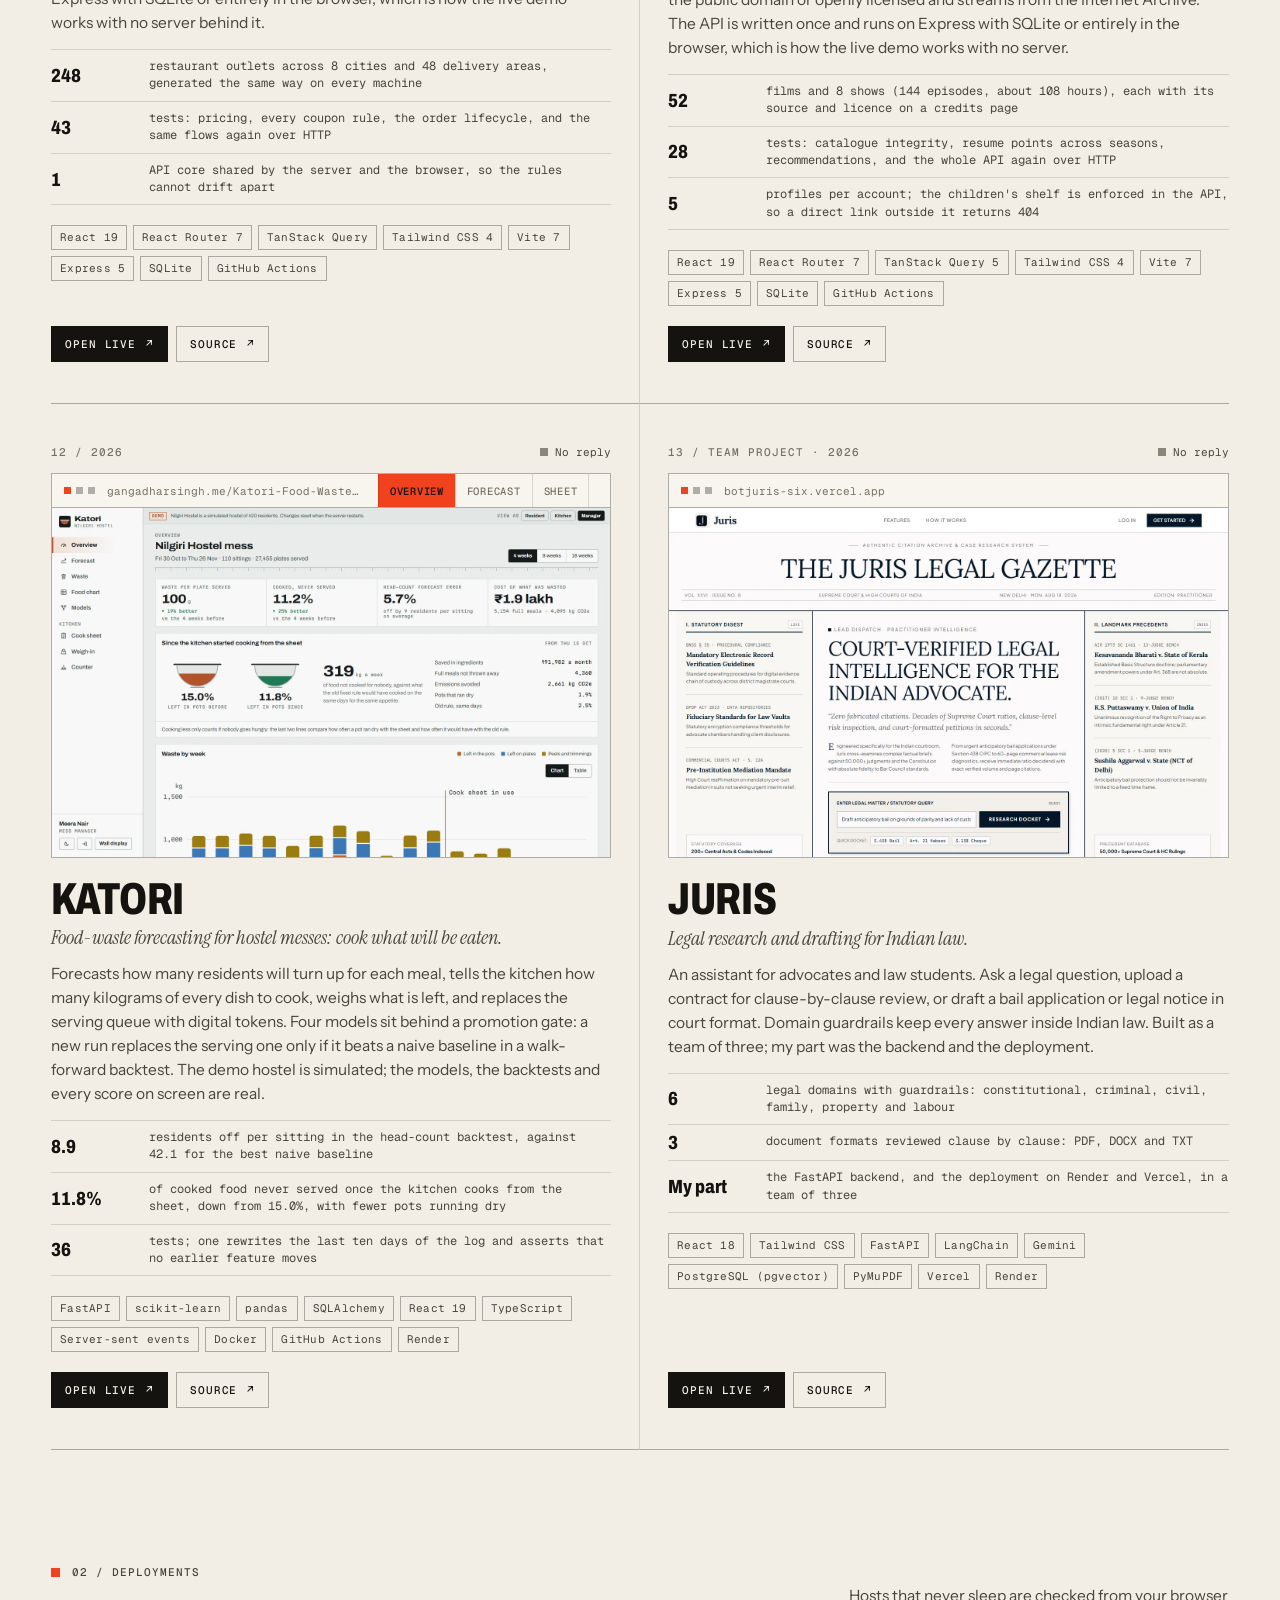
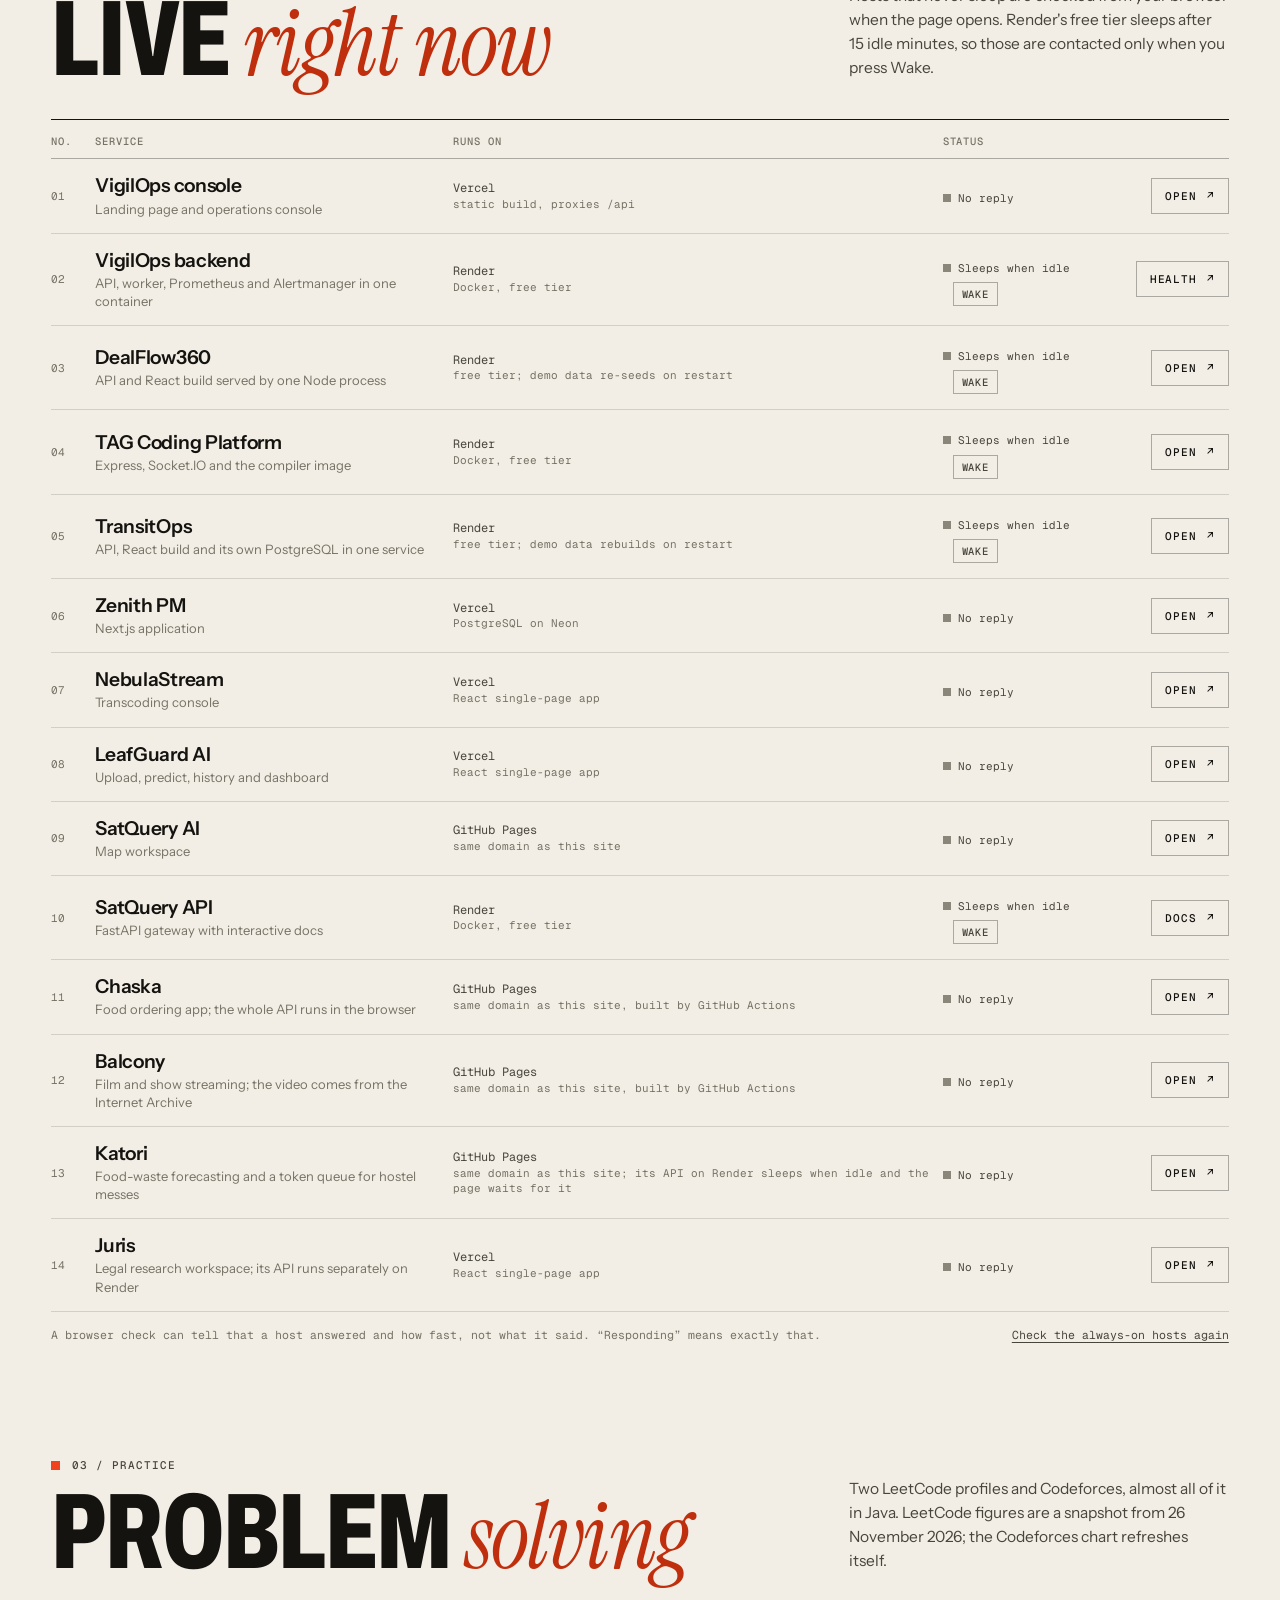
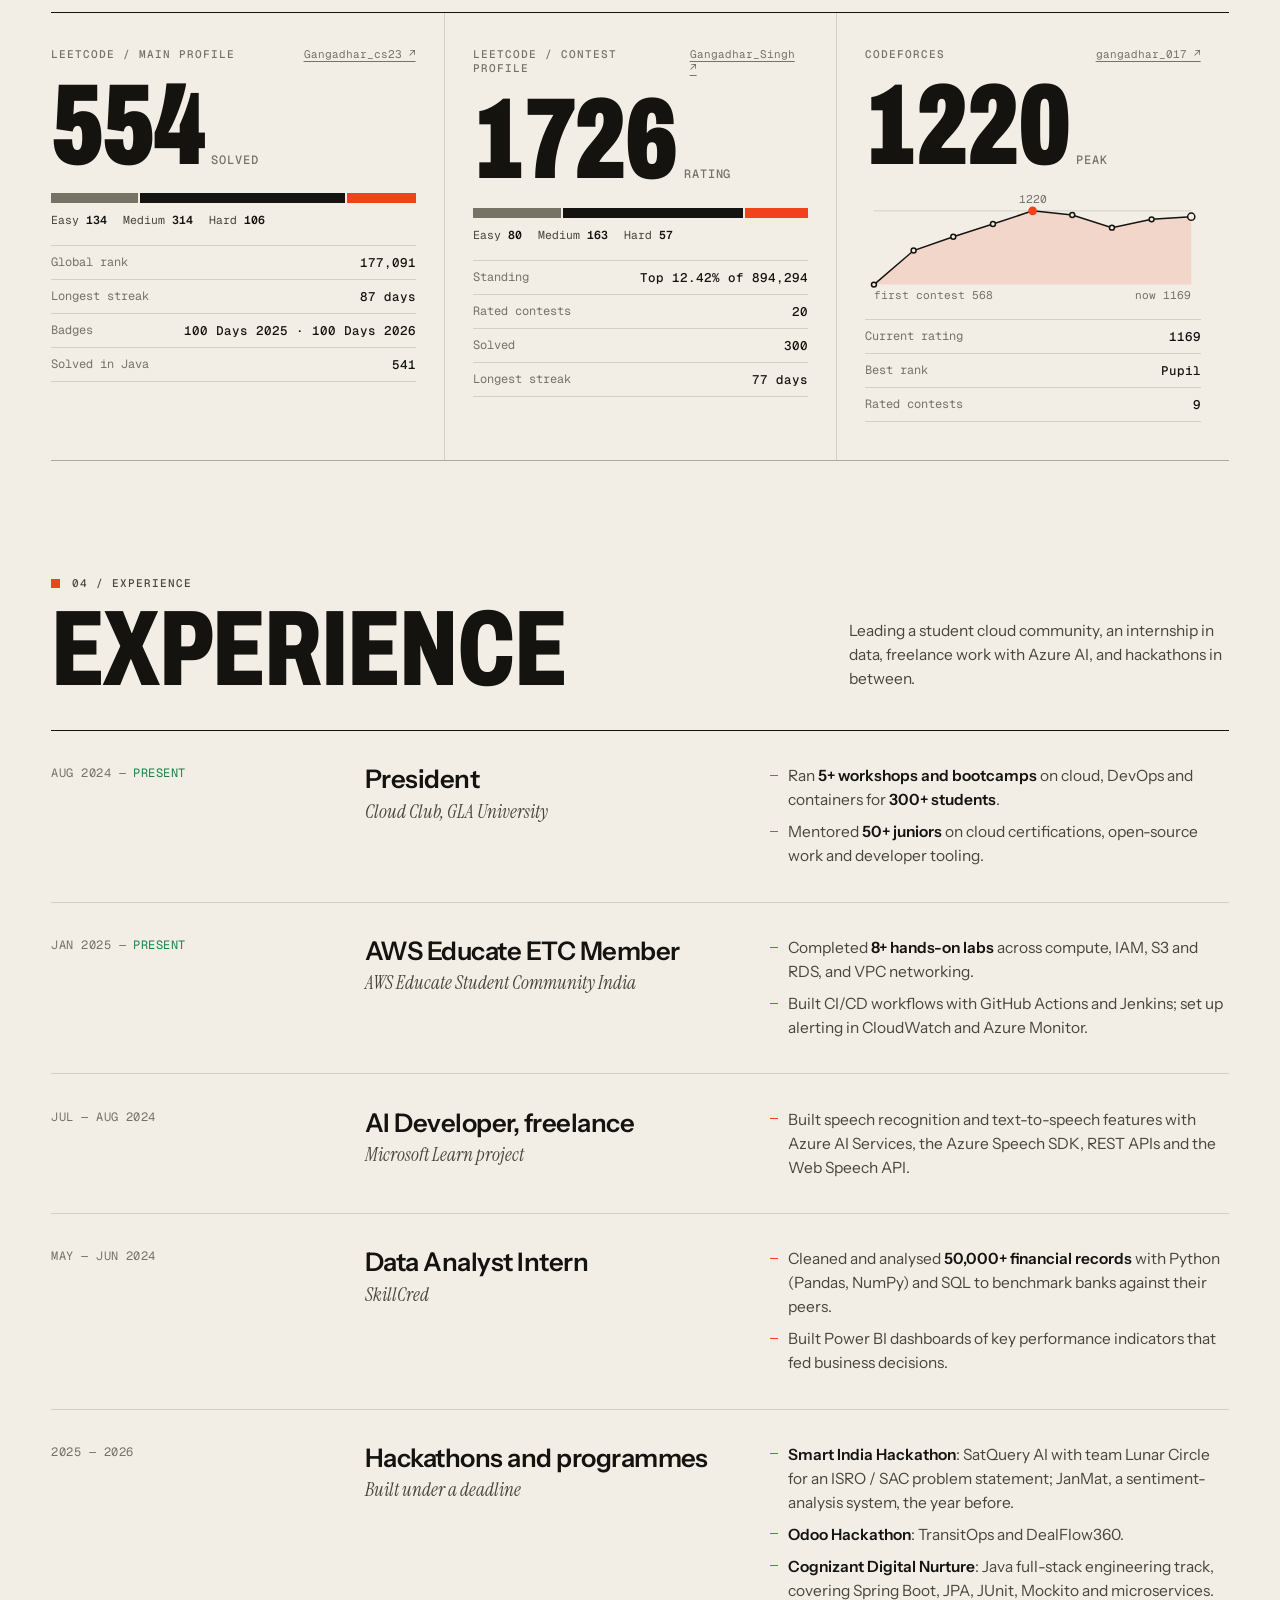
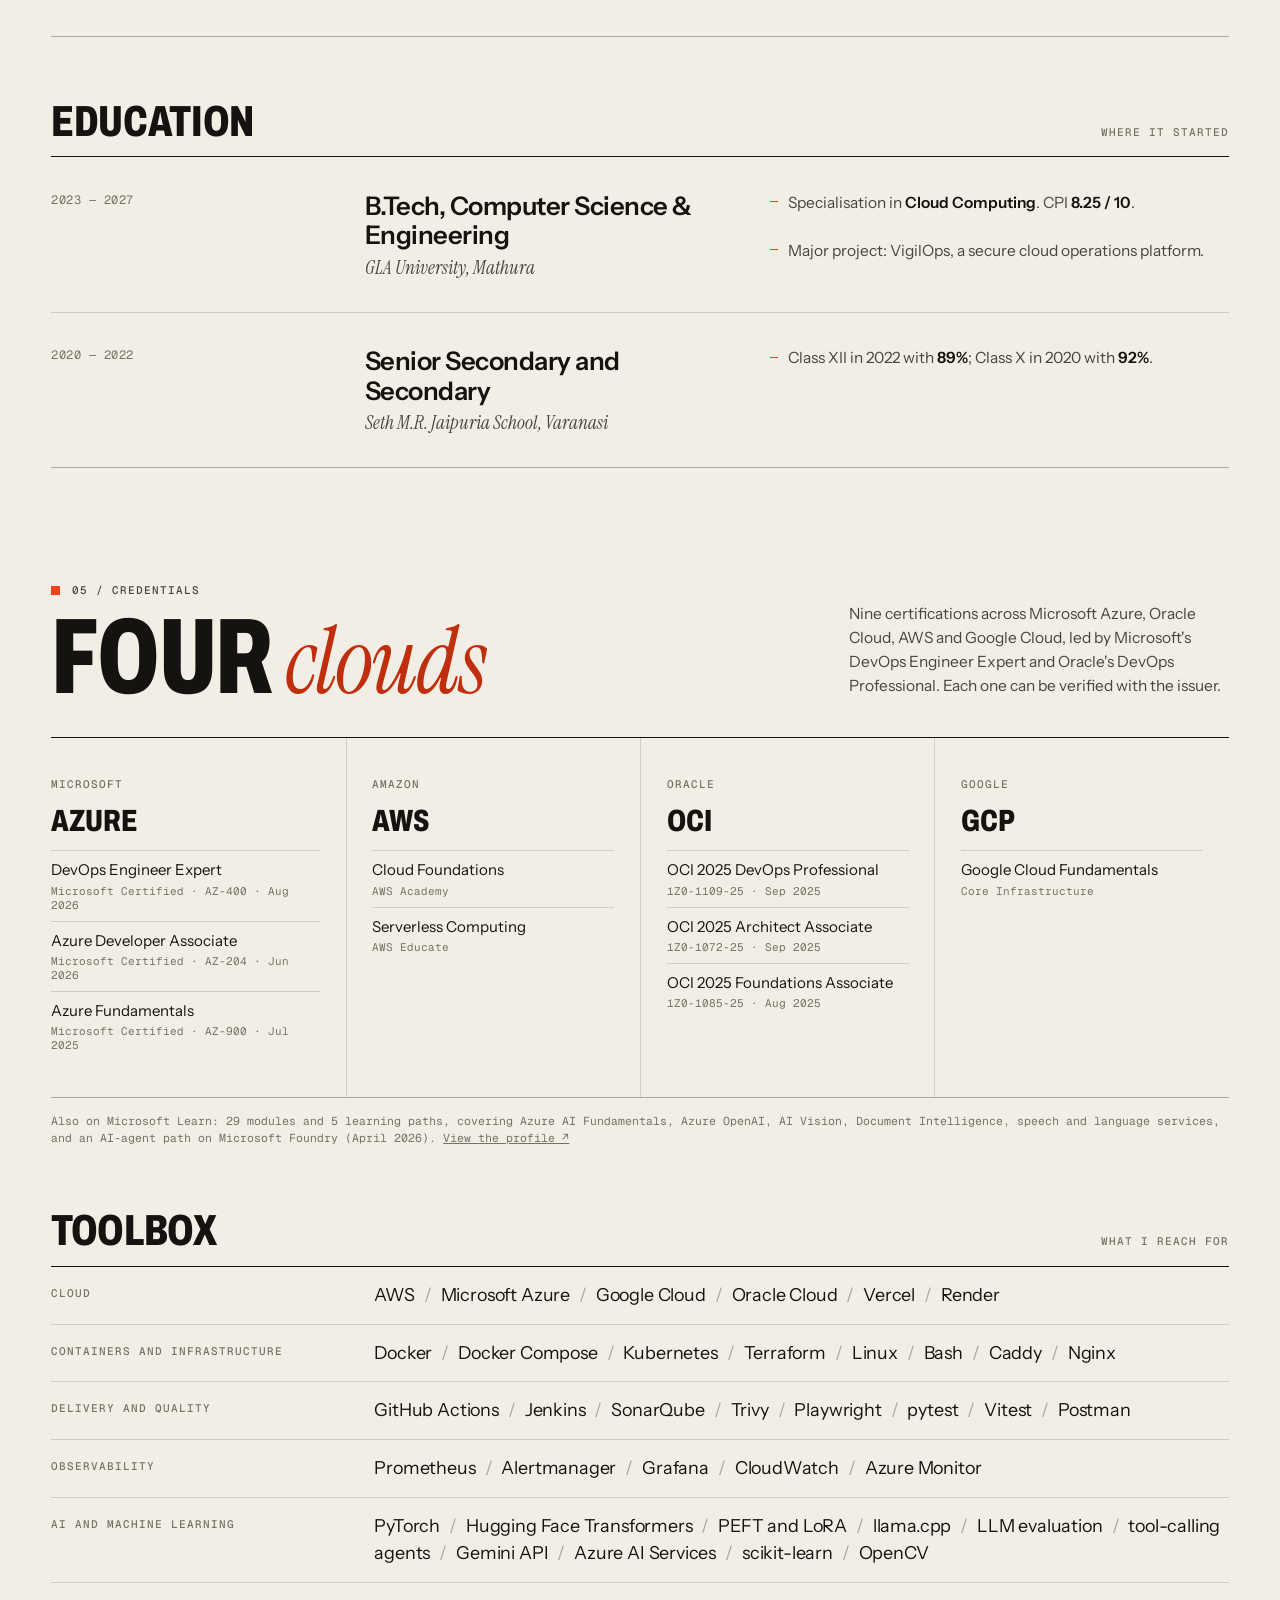
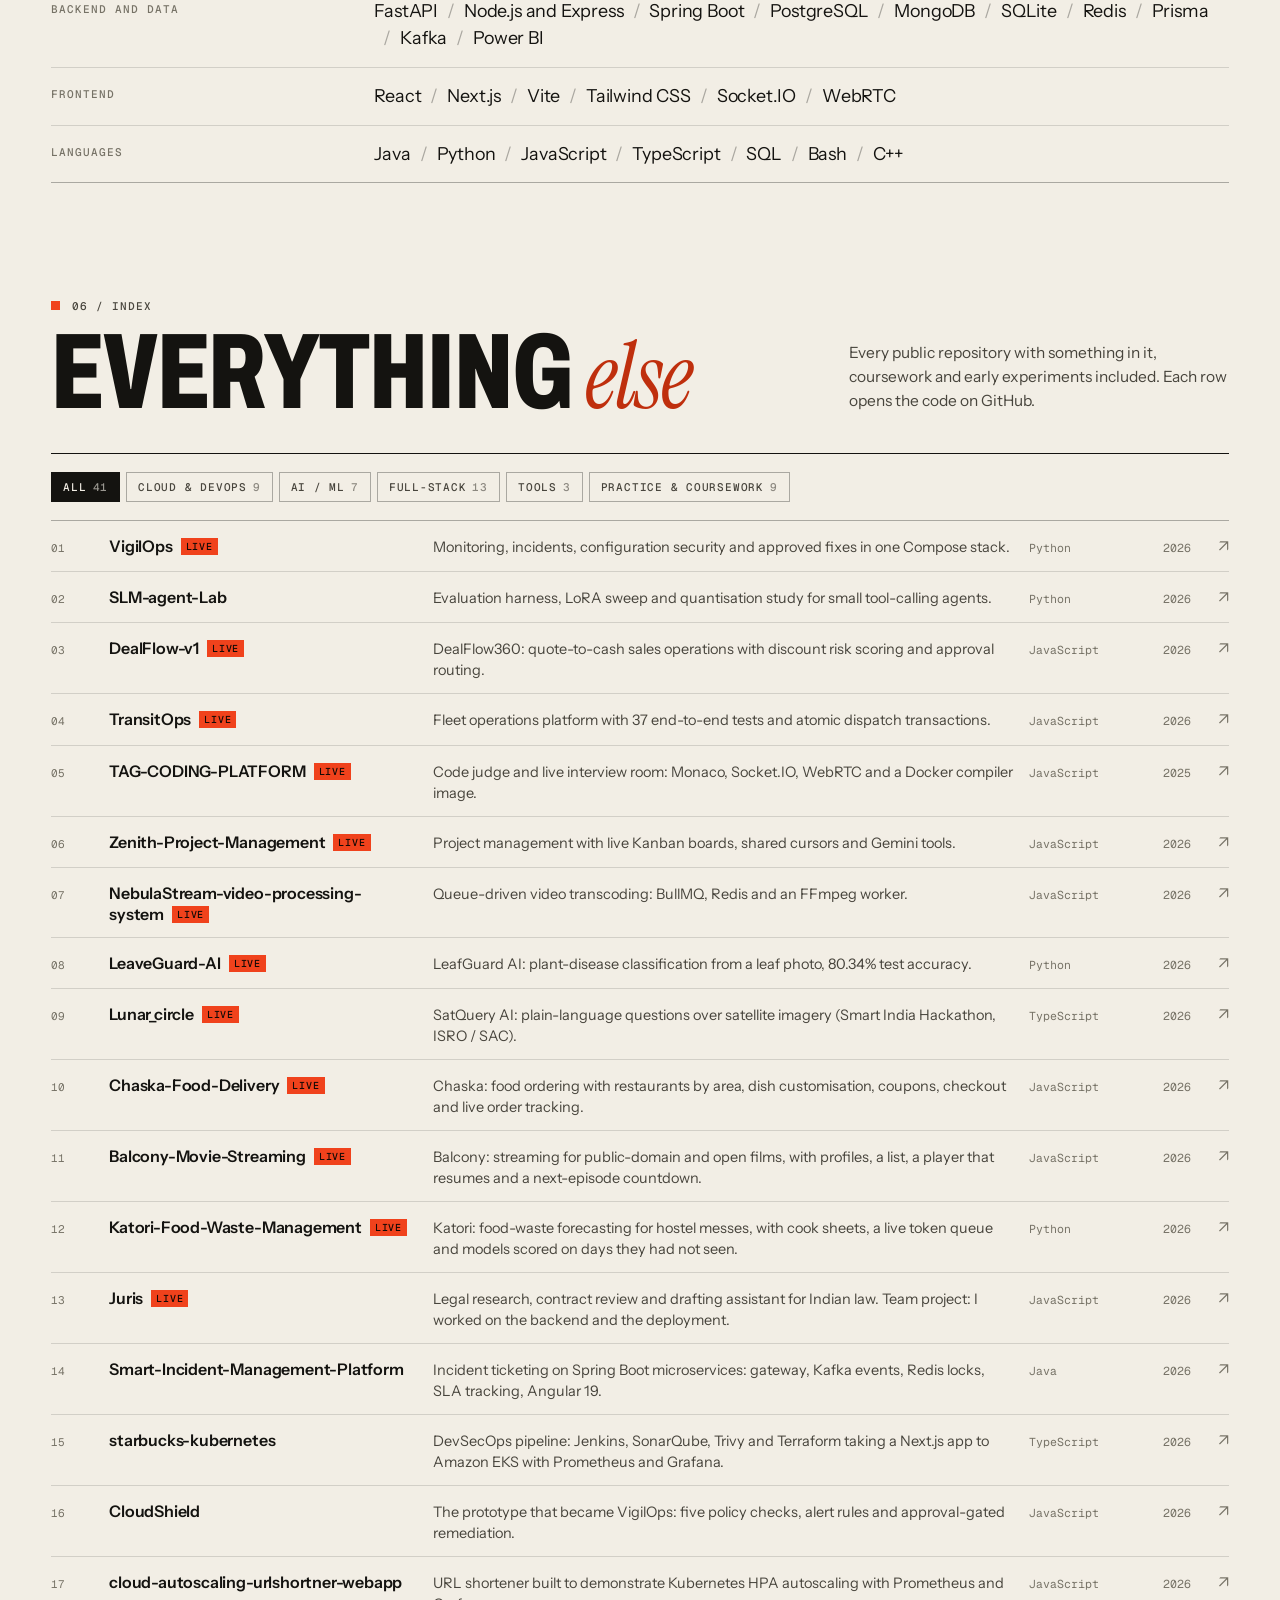
==== commit bf83bb98: "Add Katori as project 12 and give Juris a regular card again" ====
--- a/index.html
+++ b/index.html
@@ -81,7 +81,7 @@
 
       <div>
         <p class="lede">I ship systems, watch them run, and write down <span class="serif">exactly where they break.</span></p>
-        <p class="sublede">Cloud and DevOps by training: Docker, Kubernetes, Terraform and CI/CD across AWS, Azure, GCP and OCI. Now I apply the same habits to AI agents. <b>Eleven of my projects are live</b>; the always-on ones were checked from your browser when this page opened.</p>
+        <p class="sublede">Cloud and DevOps by training: Docker, Kubernetes, Terraform and CI/CD across AWS, Azure, GCP and OCI. Now I apply the same habits to AI agents. <b>Twelve of my projects are live</b>; the always-on ones were checked from your browser when this page opened.</p>
         <div class="cta">
           <a class="btn" href="#work">See the work <span class="arr down" aria-hidden="true">↓</span></a>
           <a class="btn ghost" href="Gangadhar_Singh_Resume.pdf" download>Résumé <span class="arr down" aria-hidden="true">↓</span></a>
@@ -93,7 +93,7 @@
       <aside class="board" aria-label="Live deployments">
         <div class="board-head">
           <span class="label"><i class="dot ok live"></i>Live deployments</span>
-          <span class="board-sum" id="fleet-sum">11 services</span>
+          <span class="board-sum" id="fleet-sum">12 services</span>
         </div>
         <ul class="board-list">
           <li><a href="#vigilops"><span class="n">VigilOps</span><span class="h">vercel + render</span></a><span class="st" data-st="vigilops"><i class="dot ok"></i><span class="tx">Live</span></span></li>
@@ -103,6 +103,7 @@
           <li><a href="#satquery"><span class="n">SatQuery AI</span><span class="h">github pages</span></a><span class="st" data-st="satquery"><i class="dot ok"></i><span class="tx">Live</span></span></li>
           <li><a href="#chaska"><span class="n">Chaska</span><span class="h">github pages</span></a><span class="st" data-st="chaska"><i class="dot ok"></i><span class="tx">Live</span></span></li>
           <li><a href="#balcony"><span class="n">Balcony</span><span class="h">github pages</span></a><span class="st" data-st="balcony"><i class="dot ok"></i><span class="tx">Live</span></span></li>
+          <li><a href="#katori"><span class="n">Katori</span><span class="h">github pages</span></a><span class="st" data-st="katori"><i class="dot ok"></i><span class="tx">Live</span></span></li>
           <li><a href="#juris"><span class="n">Juris</span><span class="h">vercel</span></a><span class="st" data-st="juris"><i class="dot ok"></i><span class="tx">Live</span></span></li>
           <li><a href="#dealflow"><span class="n">DealFlow360</span><span class="h">render</span></a><span class="st" data-st="dealflow"><i class="dot"></i><span class="tx">Wakes on request</span></span></li>
           <li><a href="#tag"><span class="n">TAG Platform</span><span class="h">render</span></a><span class="st" data-st="tag"><i class="dot"></i><span class="tx">Wakes on request</span></span></li>
@@ -116,7 +117,7 @@
   <div class="ticker" aria-hidden="true">
     <div class="ticker-track">
       <ul>
-        <li><b>11</b> projects live right now</li>
+        <li><b>12</b> projects live right now</li>
         <li><b>554</b> LeetCode problems solved</li>
         <li>LeetCode contest rating <b>1726</b> · top 12.4%</li>
         <li>Microsoft Certified <b>DevOps Engineer Expert</b></li>
@@ -125,7 +126,7 @@
         <li>President, Cloud Club · GLA University</li>
         <li><b>300+</b> students taught in workshops</li>
         <li><b>37/37</b> end-to-end tests on TransitOps</li>
-        <li><b>50</b> public repositories</li>
+        <li><b>51</b> public repositories</li>
         <li>B.Tech CSE (Cloud Computing) · CPI <b>8.25</b></li>
         <li>Codeforces max <b>1220</b></li>
       </ul>
@@ -164,7 +165,7 @@
         <span class="label sec-no">01 / Selected work</span>
         <h2 id="work-h">Selected <span class="serif">work</span></h2>
       </div>
-      <p class="sec-note">Twelve projects: eleven from my fifty public repositories and one built as a team. Every number below comes from that project's own README, tests or results files.</p>
+      <p class="sec-note">Thirteen projects: twelve from my fifty-one public repositories and one built as a team. Every number below comes from that project's own README, tests or results files.</p>
     </div>
 
     <!-- VigilOps -->
@@ -559,28 +560,54 @@
         </div>
       </article>
 
-      <article class="card wide rv" id="juris">
-        <div class="card-top"><span class="label">12 / Team project · 2026</span><span class="st" data-st="juris"><i class="dot ok"></i><span class="tx">Live</span></span></div>
-        <div class="wide-body">
-          <figure class="shot">
-            <div class="shot-bar"><span class="sq" aria-hidden="true"><i></i><i></i><i></i></span><span class="shot-url">botjuris-six.vercel.app</span></div>
-            <a class="shot-link" href="https://botjuris-six.vercel.app/" target="_blank" rel="noopener"><img class="shot-img" loading="lazy" decoding="async" src="assets/img/juris.webp" width="1440" height="900" alt="Juris home page laid out as a legal gazette, with a statutory digest, landmark precedents and a box for entering a legal query."></a>
-          </figure>
-          <div class="wide-text">
-            <h3>Juris</h3>
-            <p class="kicker">Legal research and drafting for Indian law.</p>
-            <p class="desc">An assistant for advocates and law students. Ask a legal question, upload a contract for clause-by-clause review, or draft a bail application or legal notice in court format. Domain guardrails keep every answer inside Indian law. Built as a team of three; my part was the backend and the deployment.</p>
-            <ul class="pts">
-              <li><b>6</b><span>legal domains with guardrails: constitutional, criminal, civil, family, property and labour</span></li>
-              <li><b>3</b><span>document formats reviewed clause by clause: PDF, DOCX and TXT</span></li>
-              <li><b>My part</b><span>the FastAPI backend, and the deployment on Render and Vercel, in a team of three</span></li>
-            </ul>
-            <ul class="chips" aria-label="Built with"><li>React 18</li><li>Tailwind CSS</li><li>FastAPI</li><li>LangChain</li><li>Gemini</li><li>PostgreSQL (pgvector)</li><li>PyMuPDF</li><li>Vercel</li><li>Render</li></ul>
-            <div class="links">
-              <a class="btn sm" href="https://botjuris-six.vercel.app/" target="_blank" rel="noopener">Open live <span class="arr" aria-hidden="true">↗</span></a>
-              <a class="btn sm ghost" href="https://github.com/raiyashu2004/Juris" target="_blank" rel="noopener">Source <span class="arr" aria-hidden="true">↗</span></a>
+      <article class="card rv" id="katori">
+        <div class="card-top"><span class="label">12 / 2026</span><span class="st" data-st="katori"><i class="dot ok"></i><span class="tx">Live</span></span></div>
+        <figure class="shot">
+          <div class="shot-bar">
+            <span class="sq" aria-hidden="true"><i></i><i></i><i></i></span>
+            <span class="shot-url">gangadharsingh.me/Katori-Food-Waste-Management</span>
+            <div class="shot-tabs" role="tablist" aria-label="Katori screens">
+              <button type="button" role="tab" aria-selected="true" data-src="assets/img/katori-overview.webp" data-alt="Katori manager overview: waste per plate, cooked food never served, forecast error and cost, with two bowl gauges comparing the share left in pots before and after the cook sheet.">Overview</button>
+              <button type="button" role="tab" aria-selected="false" data-src="assets/img/katori-forecast.webp" data-alt="Katori forecast page: the head-count forecast for dinner with its likely range drawn against residents actually served, and a table of the week ahead.">Forecast</button>
+              <button type="button" role="tab" aria-selected="false" data-src="assets/img/katori-sheet.webp" data-alt="Katori cook sheet for one sitting: expected residents with a range, skip notices, and kilograms to cook for each dish next to the old fixed rule.">Sheet</button>
+              <button type="button" role="tab" aria-selected="false" data-src="assets/img/katori-models.webp" data-alt="Katori model report: each serving model with its backtest error against naive baselines and the inputs the forecast leans on.">Models</button>
             </div>
           </div>
+          <img class="shot-img" loading="lazy" decoding="async" src="assets/img/katori-overview.webp" width="1440" height="900" alt="Katori manager overview: waste per plate, cooked food never served, forecast error and cost, with two bowl gauges comparing the share left in pots before and after the cook sheet.">
+        </figure>
+        <h3>Katori</h3>
+        <p class="kicker">Food-waste forecasting for hostel messes: cook what will be eaten.</p>
+        <p class="desc">Forecasts how many residents will turn up for each meal, tells the kitchen how many kilograms of every dish to cook, weighs what is left, and replaces the serving queue with digital tokens. Four models sit behind a promotion gate: a new run replaces the serving one only if it beats a naive baseline in a walk-forward backtest. The demo hostel is simulated; the models, the backtests and every score on screen are real.</p>
+        <ul class="pts">
+          <li><b>8.9</b><span>residents off per sitting in the head-count backtest, against 42.1 for the best naive baseline</span></li>
+          <li><b>11.8%</b><span>of cooked food never served once the kitchen cooks from the sheet, down from 15.0%, with fewer pots running dry</span></li>
+          <li><b>36</b><span>tests; one rewrites the last ten days of the log and asserts that no earlier feature moves</span></li>
+        </ul>
+        <ul class="chips" aria-label="Built with"><li>FastAPI</li><li>scikit-learn</li><li>pandas</li><li>SQLAlchemy</li><li>React 19</li><li>TypeScript</li><li>Server-sent events</li><li>Docker</li><li>GitHub Actions</li><li>Render</li></ul>
+        <div class="links">
+          <a class="btn sm" href="https://gangadhar017.github.io/Katori-Food-Waste-Management/" target="_blank" rel="noopener">Open live <span class="arr" aria-hidden="true">↗</span></a>
+          <a class="btn sm ghost" href="https://github.com/Gangadhar017/Katori-Food-Waste-Management" target="_blank" rel="noopener">Source <span class="arr" aria-hidden="true">↗</span></a>
+        </div>
+      </article>
+
+      <article class="card rv" id="juris">
+        <div class="card-top"><span class="label">13 / Team project · 2026</span><span class="st" data-st="juris"><i class="dot ok"></i><span class="tx">Live</span></span></div>
+        <figure class="shot">
+          <div class="shot-bar"><span class="sq" aria-hidden="true"><i></i><i></i><i></i></span><span class="shot-url">botjuris-six.vercel.app</span></div>
+          <a class="shot-link" href="https://botjuris-six.vercel.app/" target="_blank" rel="noopener"><img class="shot-img" loading="lazy" decoding="async" src="assets/img/juris.webp" width="1440" height="900" alt="Juris home page laid out as a legal gazette, with a statutory digest, landmark precedents and a box for entering a legal query."></a>
+        </figure>
+        <h3>Juris</h3>
+        <p class="kicker">Legal research and drafting for Indian law.</p>
+        <p class="desc">An assistant for advocates and law students. Ask a legal question, upload a contract for clause-by-clause review, or draft a bail application or legal notice in court format. Domain guardrails keep every answer inside Indian law. Built as a team of three; my part was the backend and the deployment.</p>
+        <ul class="pts">
+          <li><b>6</b><span>legal domains with guardrails: constitutional, criminal, civil, family, property and labour</span></li>
+          <li><b>3</b><span>document formats reviewed clause by clause: PDF, DOCX and TXT</span></li>
+          <li><b>My part</b><span>the FastAPI backend, and the deployment on Render and Vercel, in a team of three</span></li>
+        </ul>
+        <ul class="chips" aria-label="Built with"><li>React 18</li><li>Tailwind CSS</li><li>FastAPI</li><li>LangChain</li><li>Gemini</li><li>PostgreSQL (pgvector)</li><li>PyMuPDF</li><li>Vercel</li><li>Render</li></ul>
+        <div class="links">
+          <a class="btn sm" href="https://botjuris-six.vercel.app/" target="_blank" rel="noopener">Open live <span class="arr" aria-hidden="true">↗</span></a>
+          <a class="btn sm ghost" href="https://github.com/raiyashu2004/Juris" target="_blank" rel="noopener">Source <span class="arr" aria-hidden="true">↗</span></a>
         </div>
       </article>
 
@@ -690,6 +717,13 @@
         </tr>
         <tr>
           <td class="num">13</td>
+          <td class="svc">Katori<small>Food-waste forecasting and a token queue for hostel messes</small></td>
+          <td class="host">GitHub Pages<small>same domain as this site; its API on Render sleeps when idle and the page waits for it</small></td>
+          <td class="stc"><span class="st" data-st="katori"><i class="dot ok"></i><span class="tx">Live</span></span></td>
+          <td class="go"><a class="btn sm ghost" href="https://gangadhar017.github.io/Katori-Food-Waste-Management/" target="_blank" rel="noopener">Open <span class="arr" aria-hidden="true">↗</span></a></td>
+        </tr>
+        <tr>
+          <td class="num">14</td>
           <td class="svc">Juris<small>Legal research workspace; its API runs separately on Render</small></td>
           <td class="host">Vercel<small>React single-page app</small></td>
           <td class="stc"><span class="st" data-st="juris"><i class="dot ok"></i><span class="tx">Live</span></span></td>
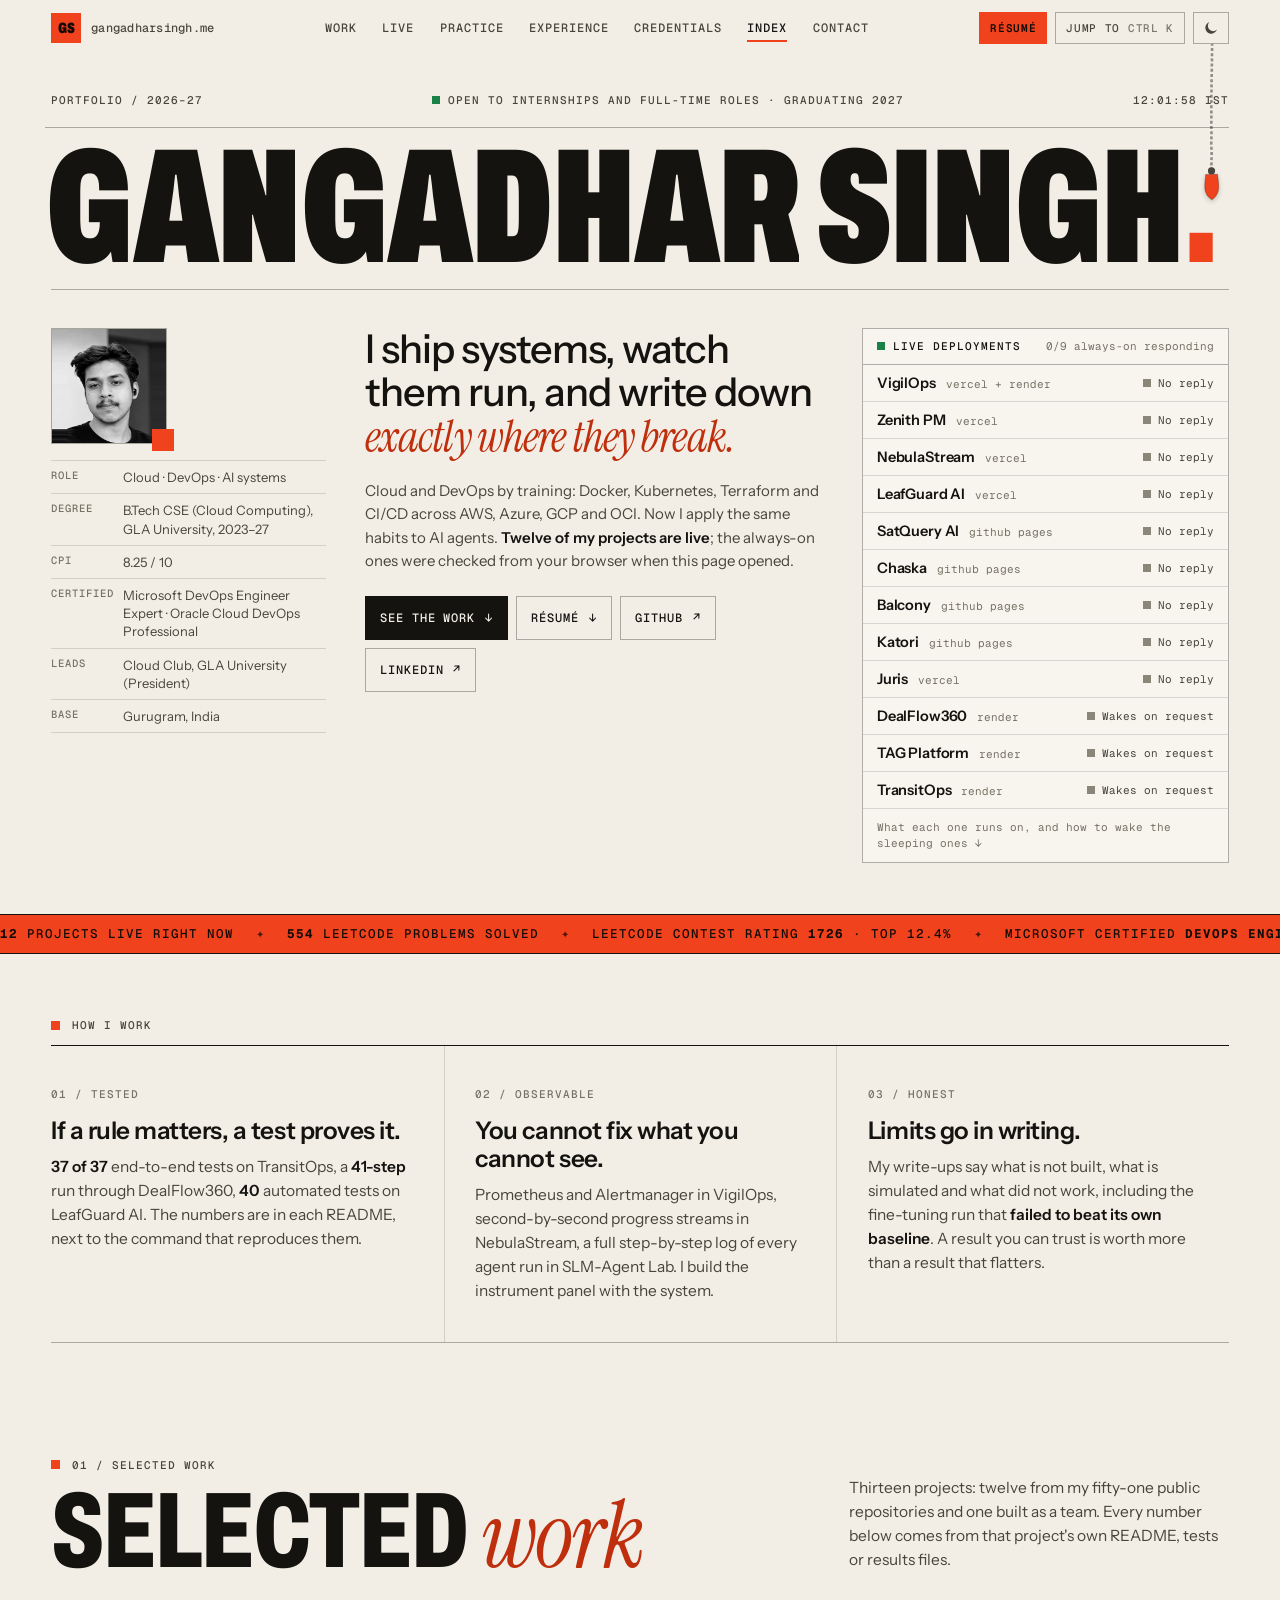
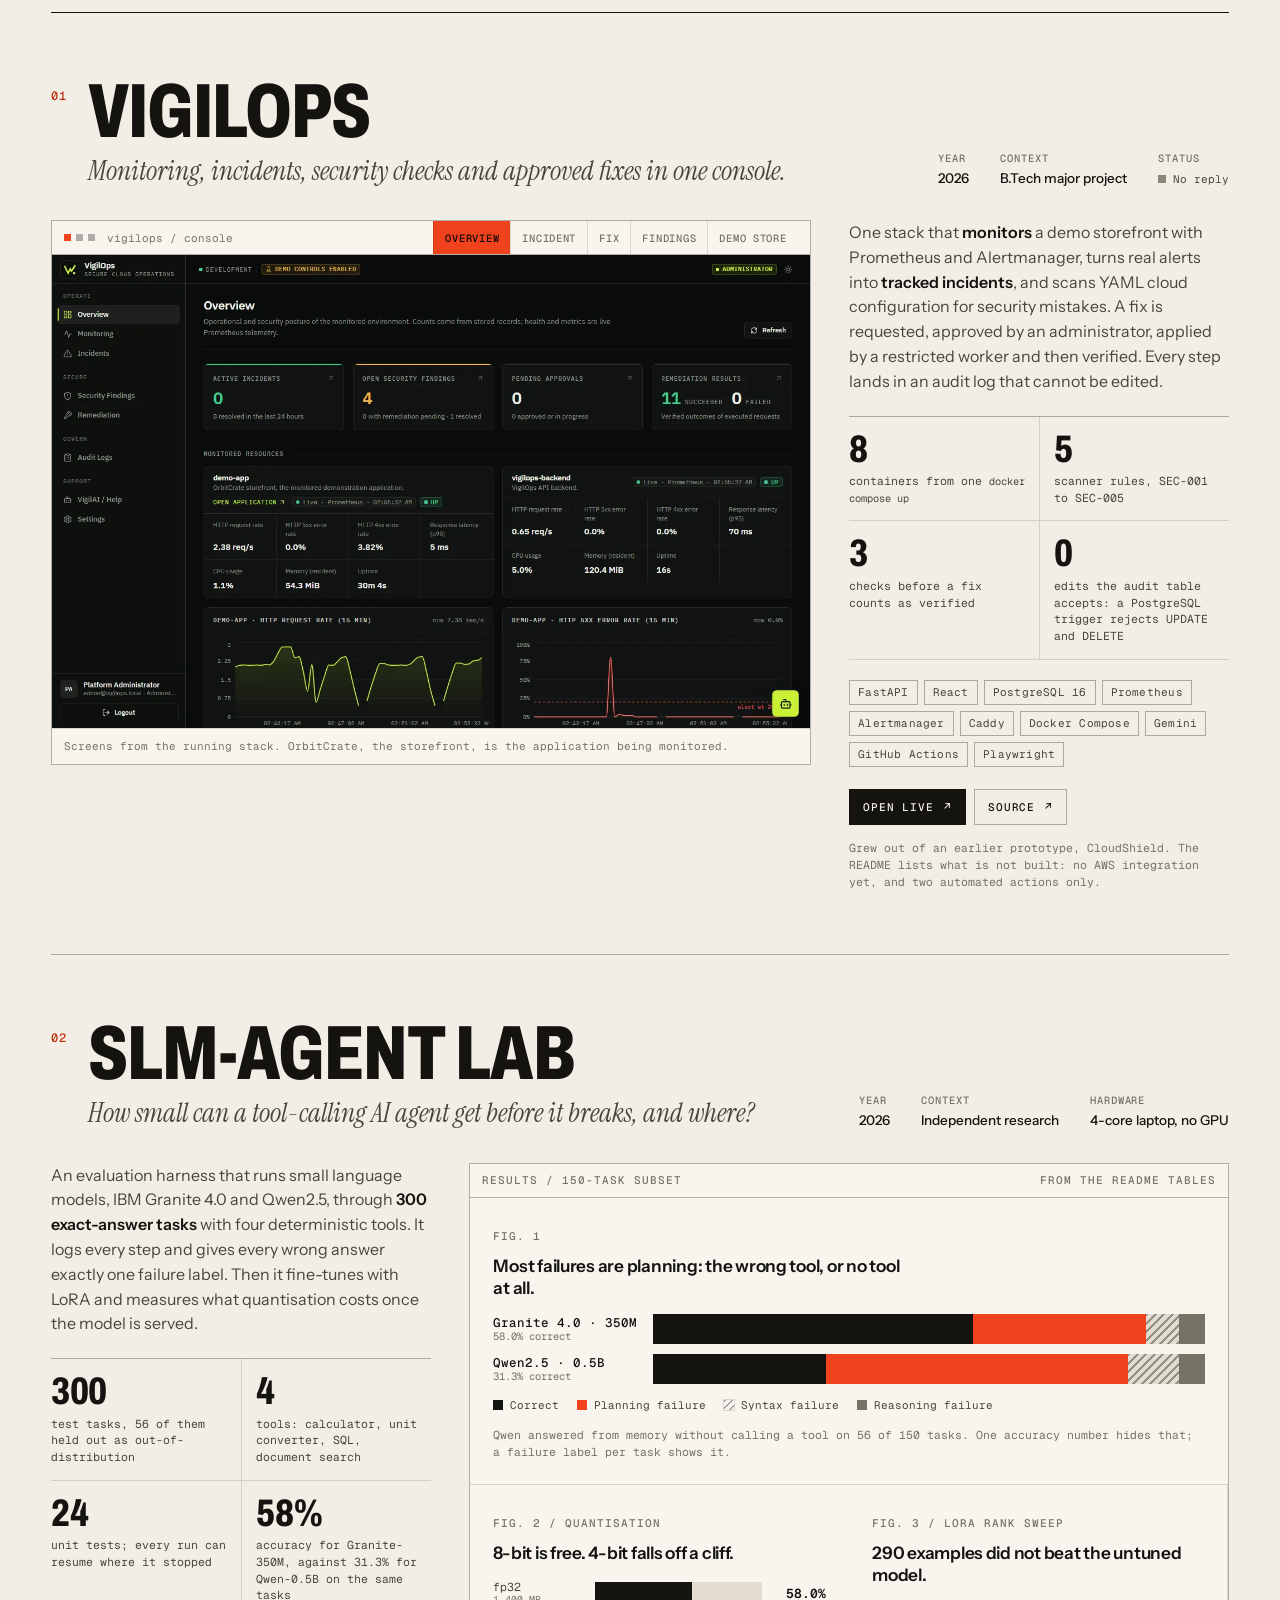
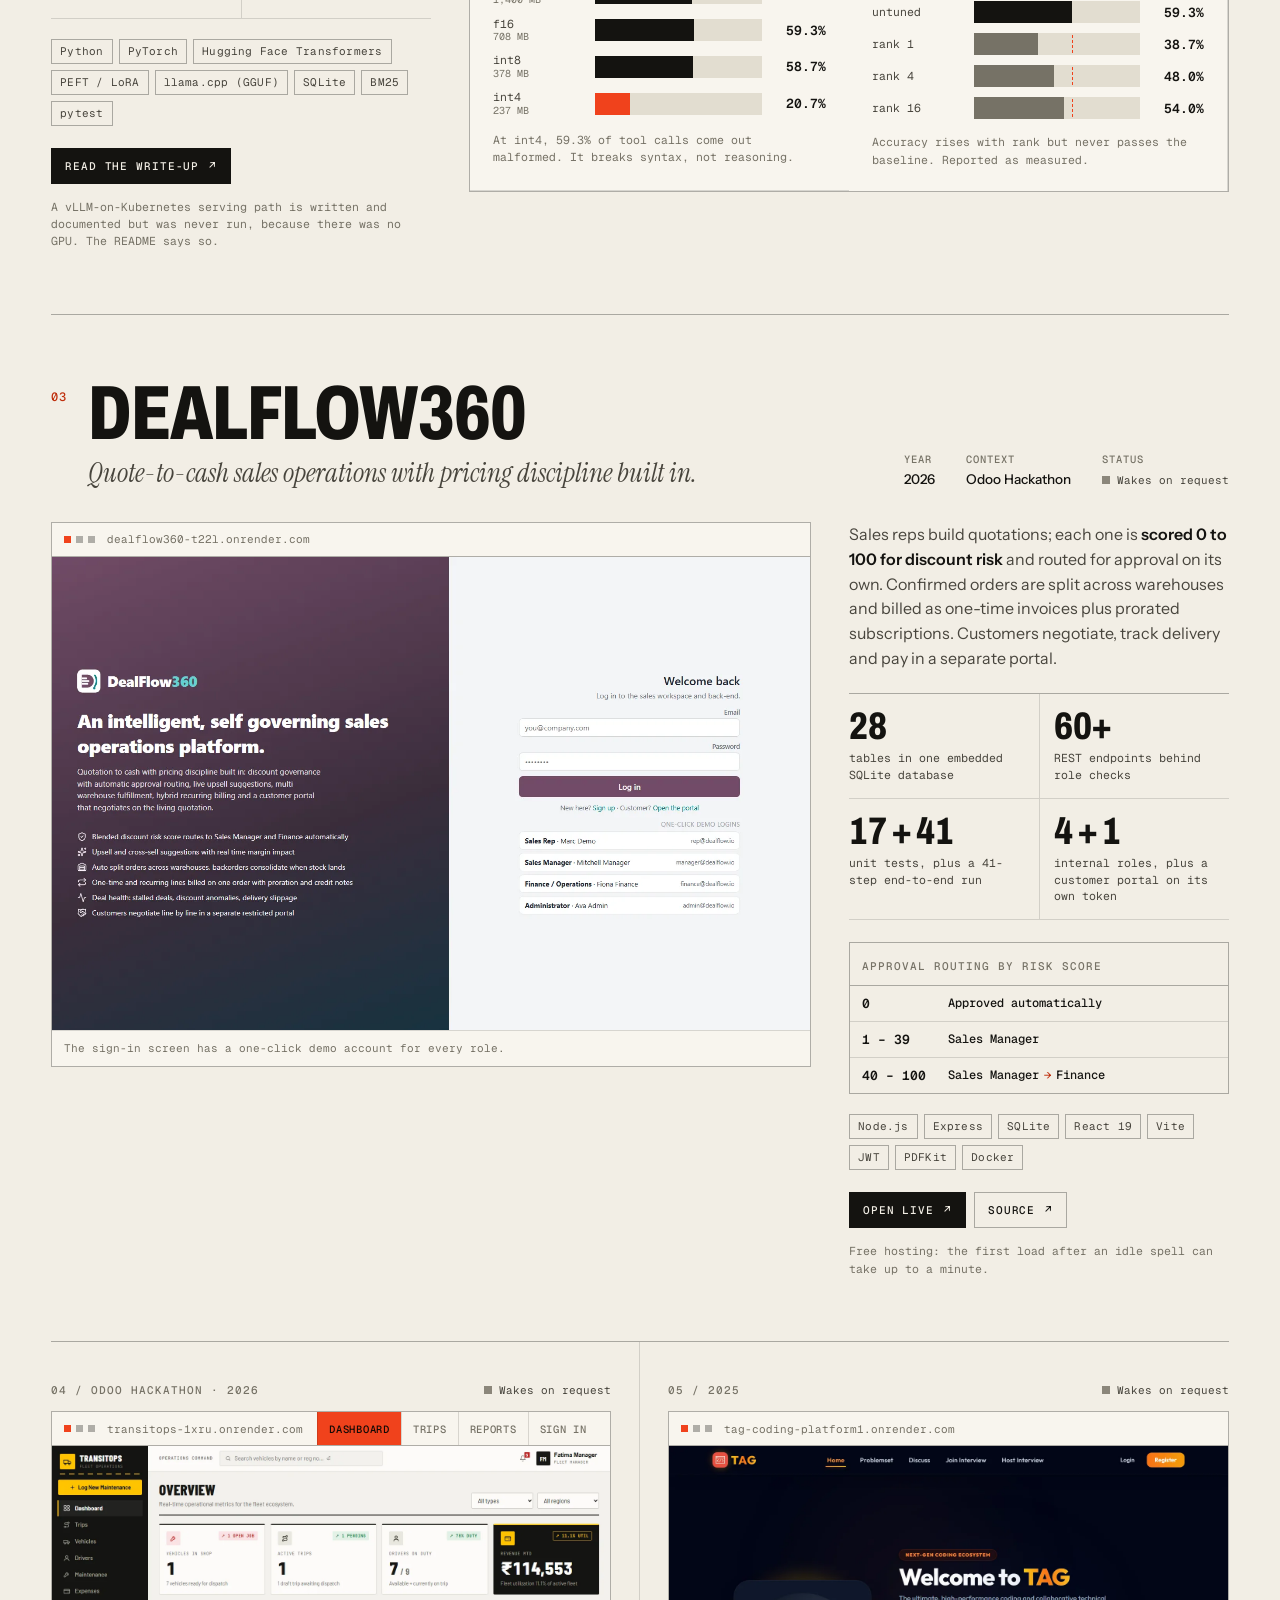
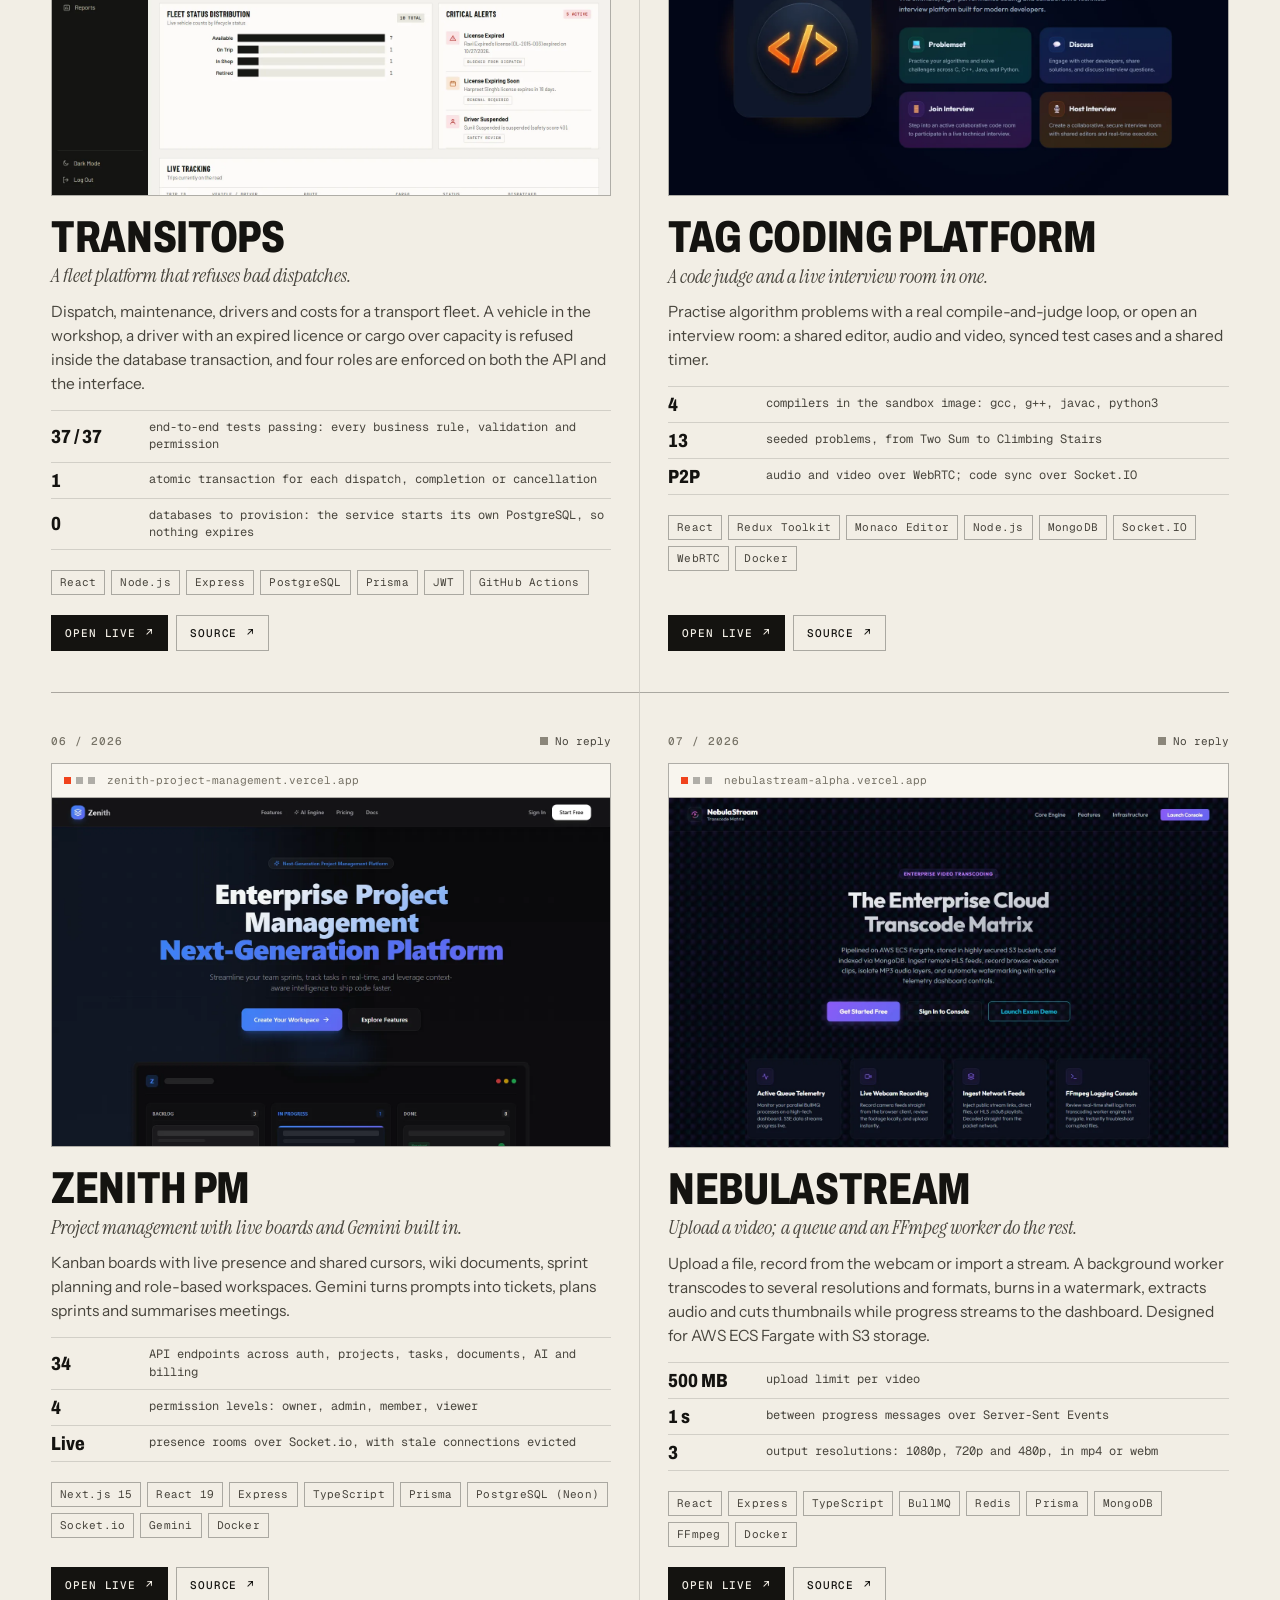
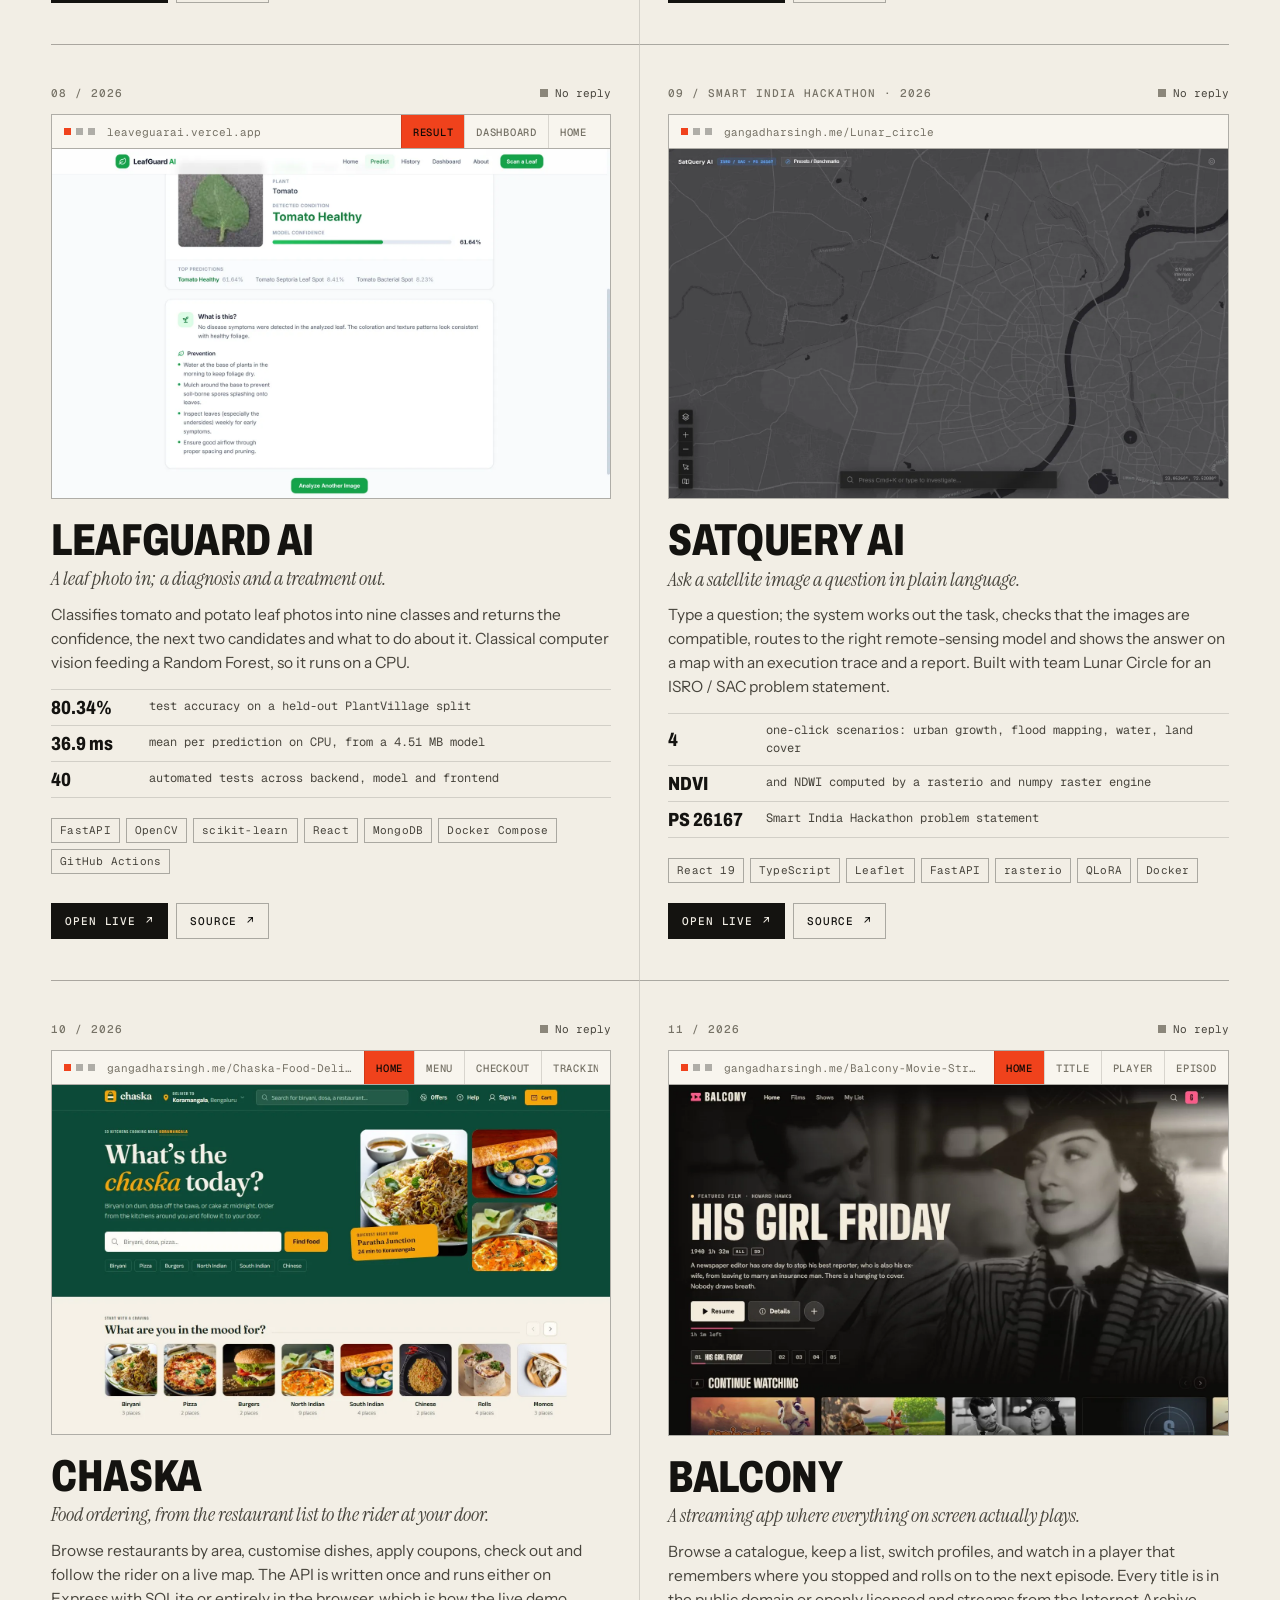
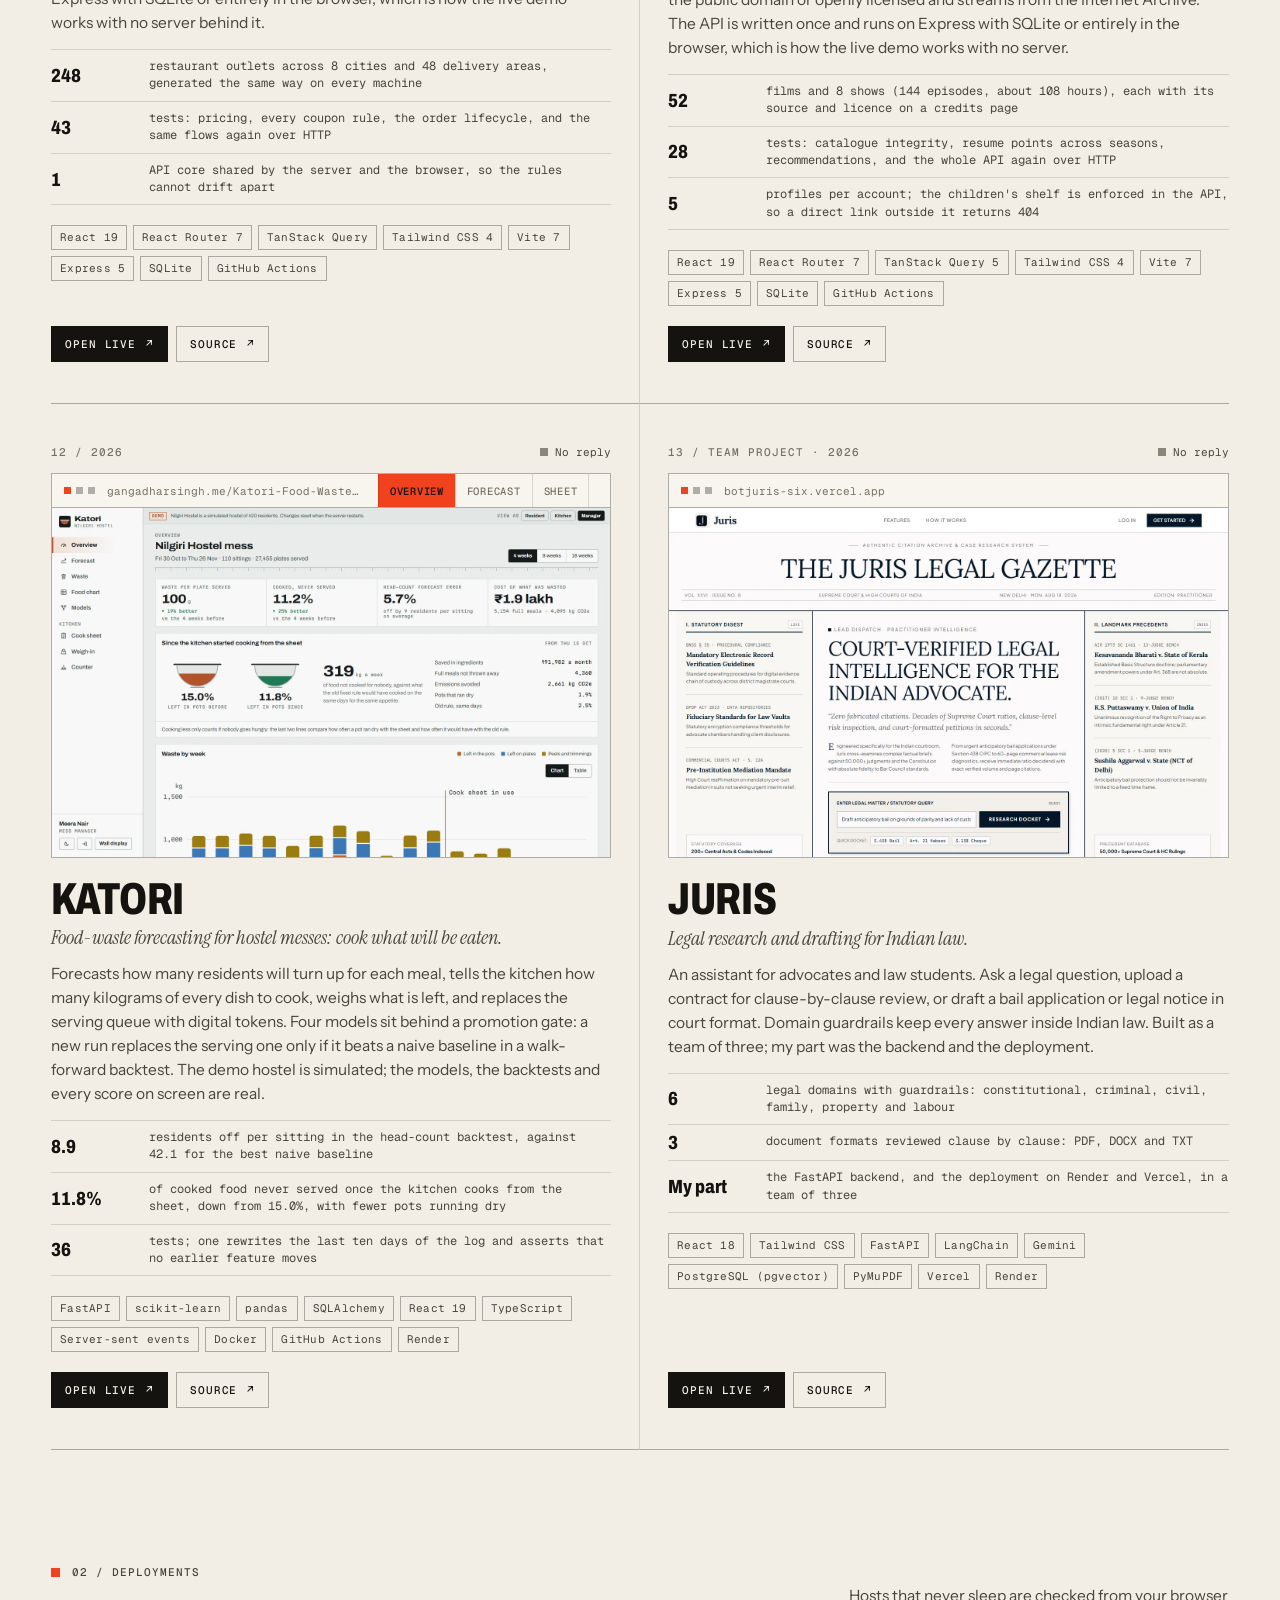
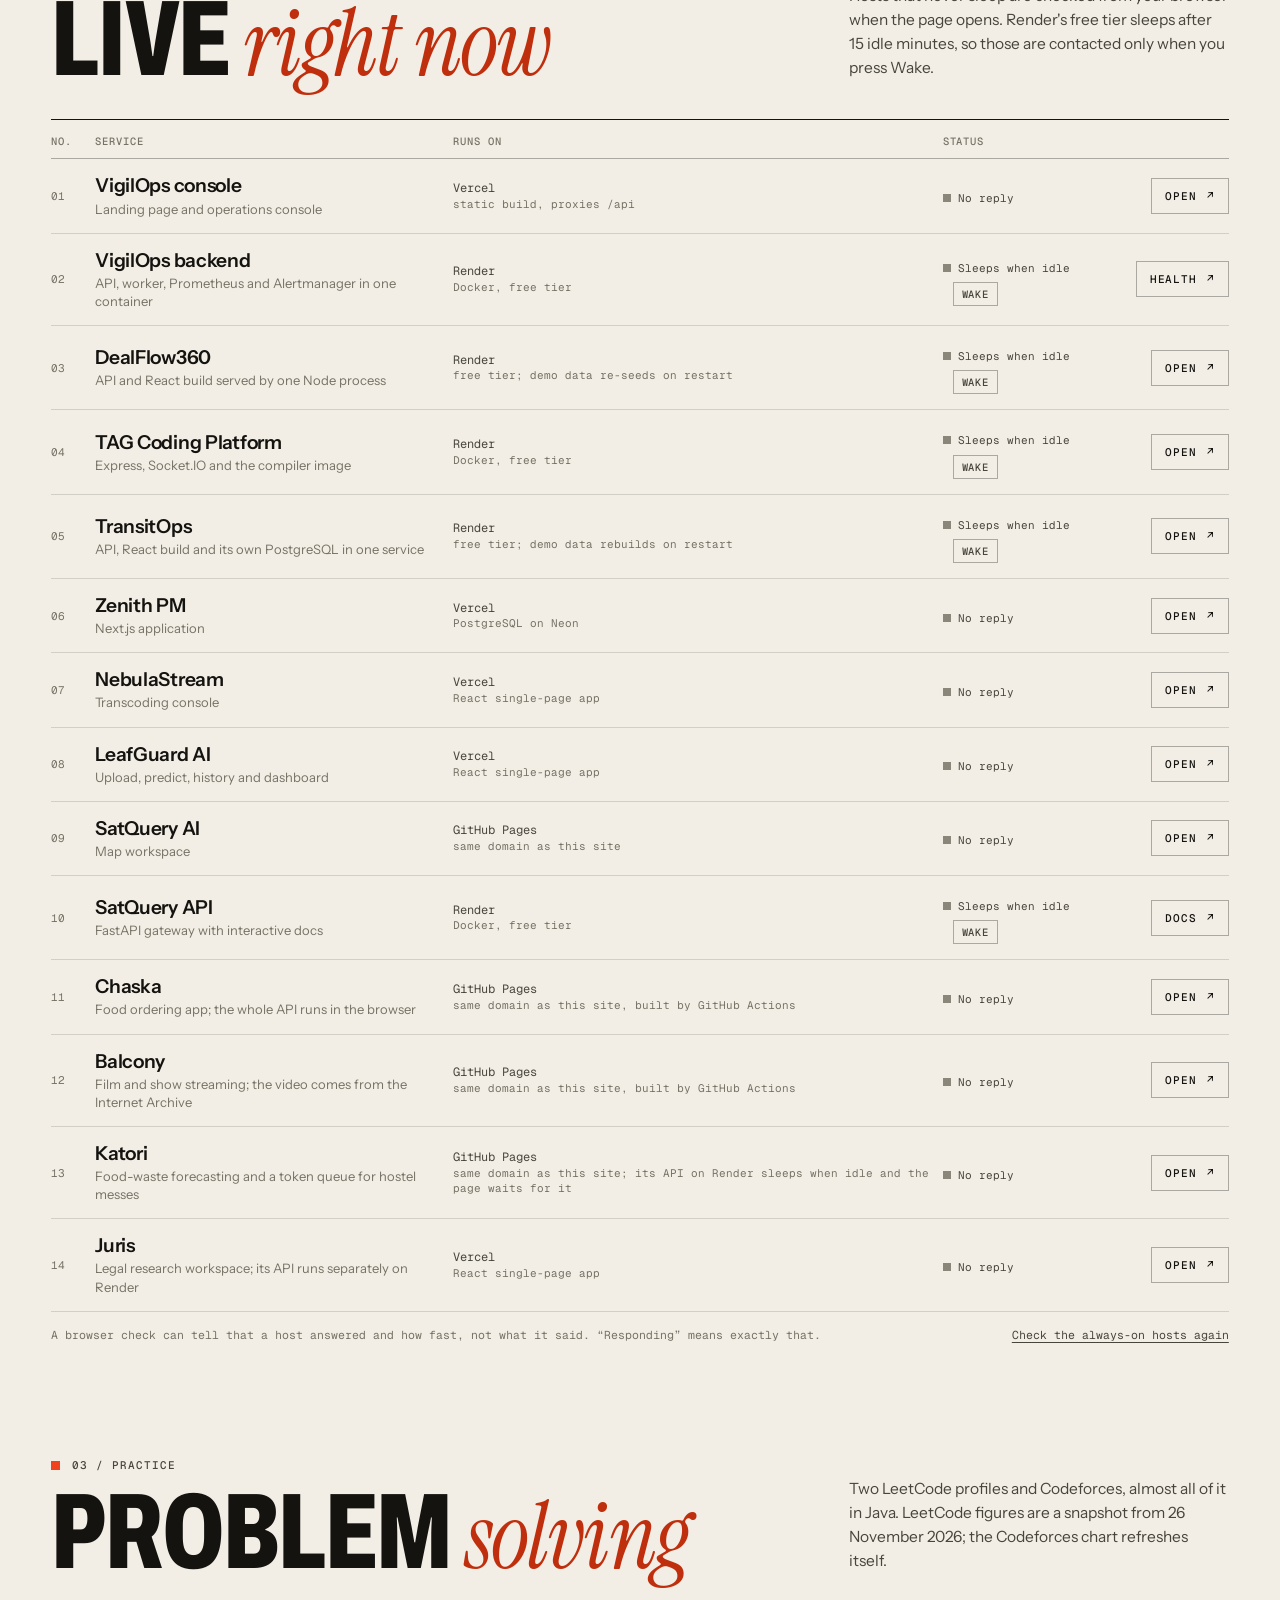
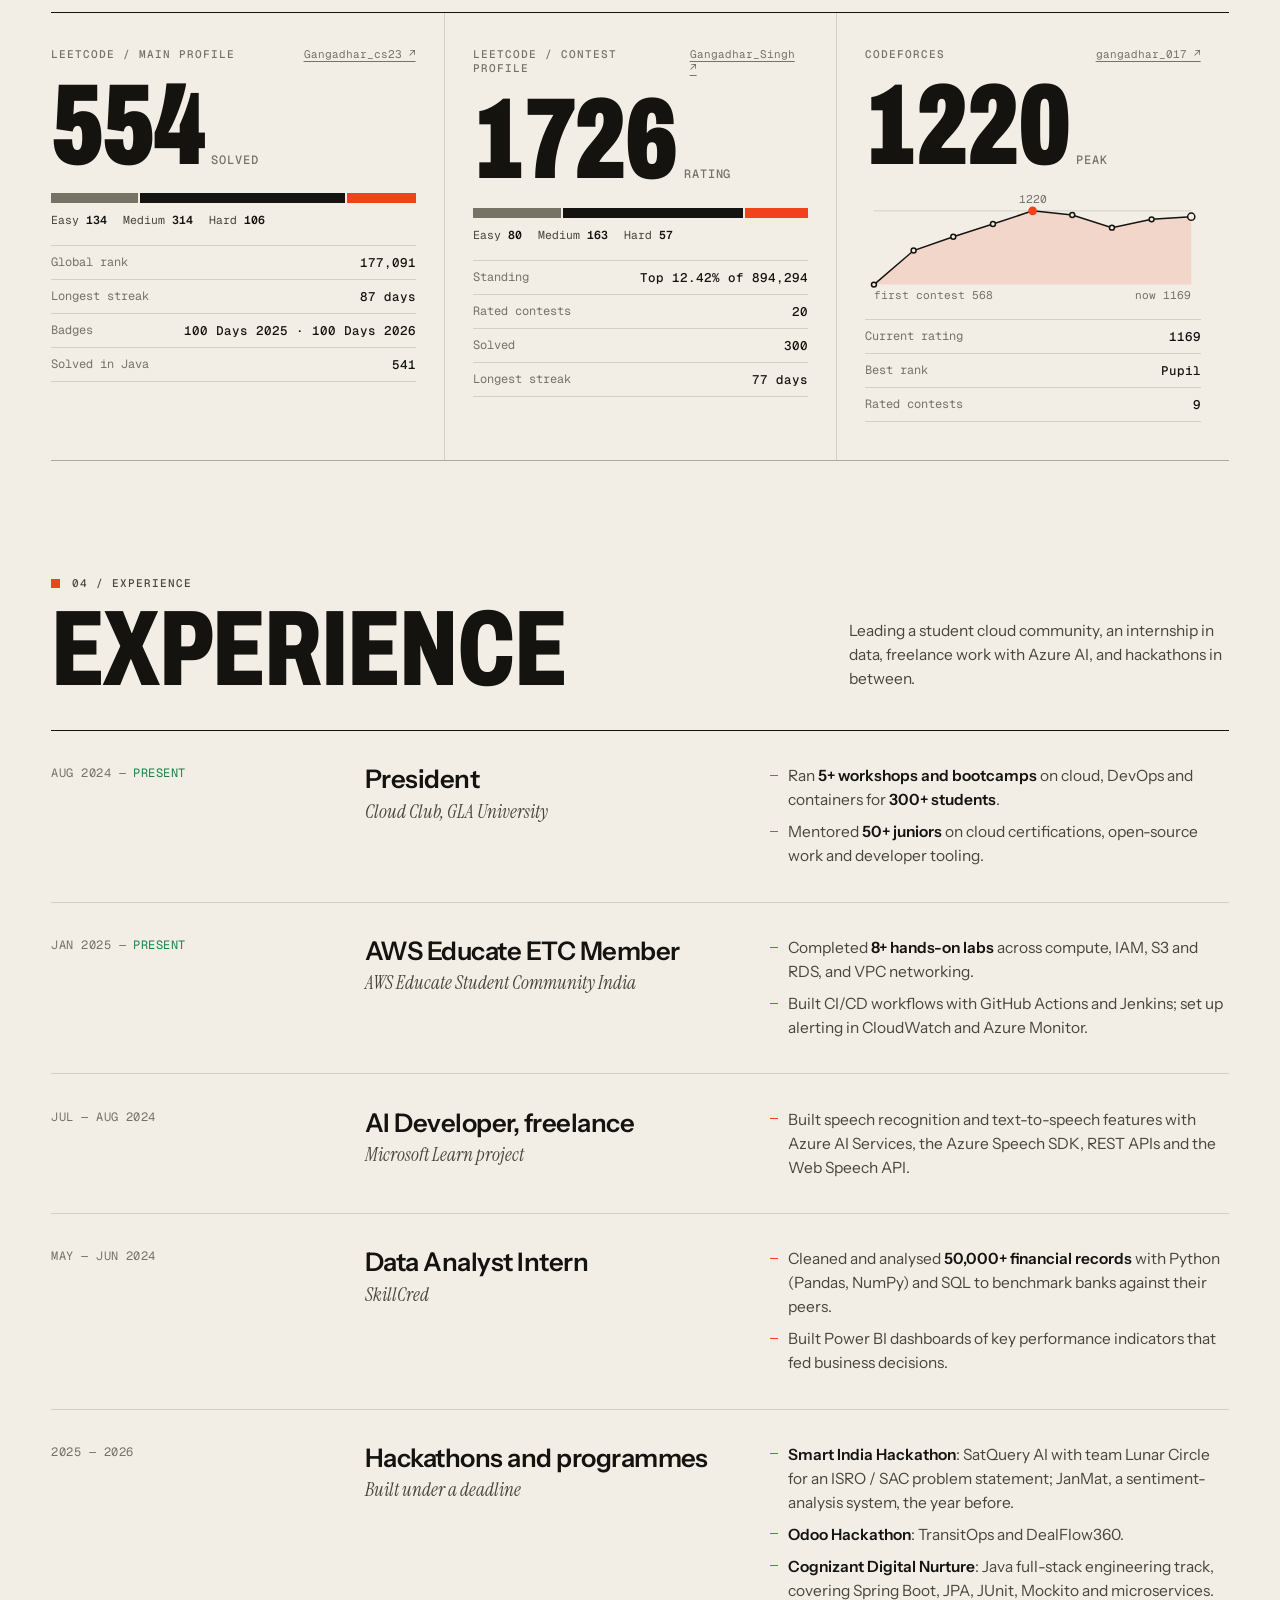
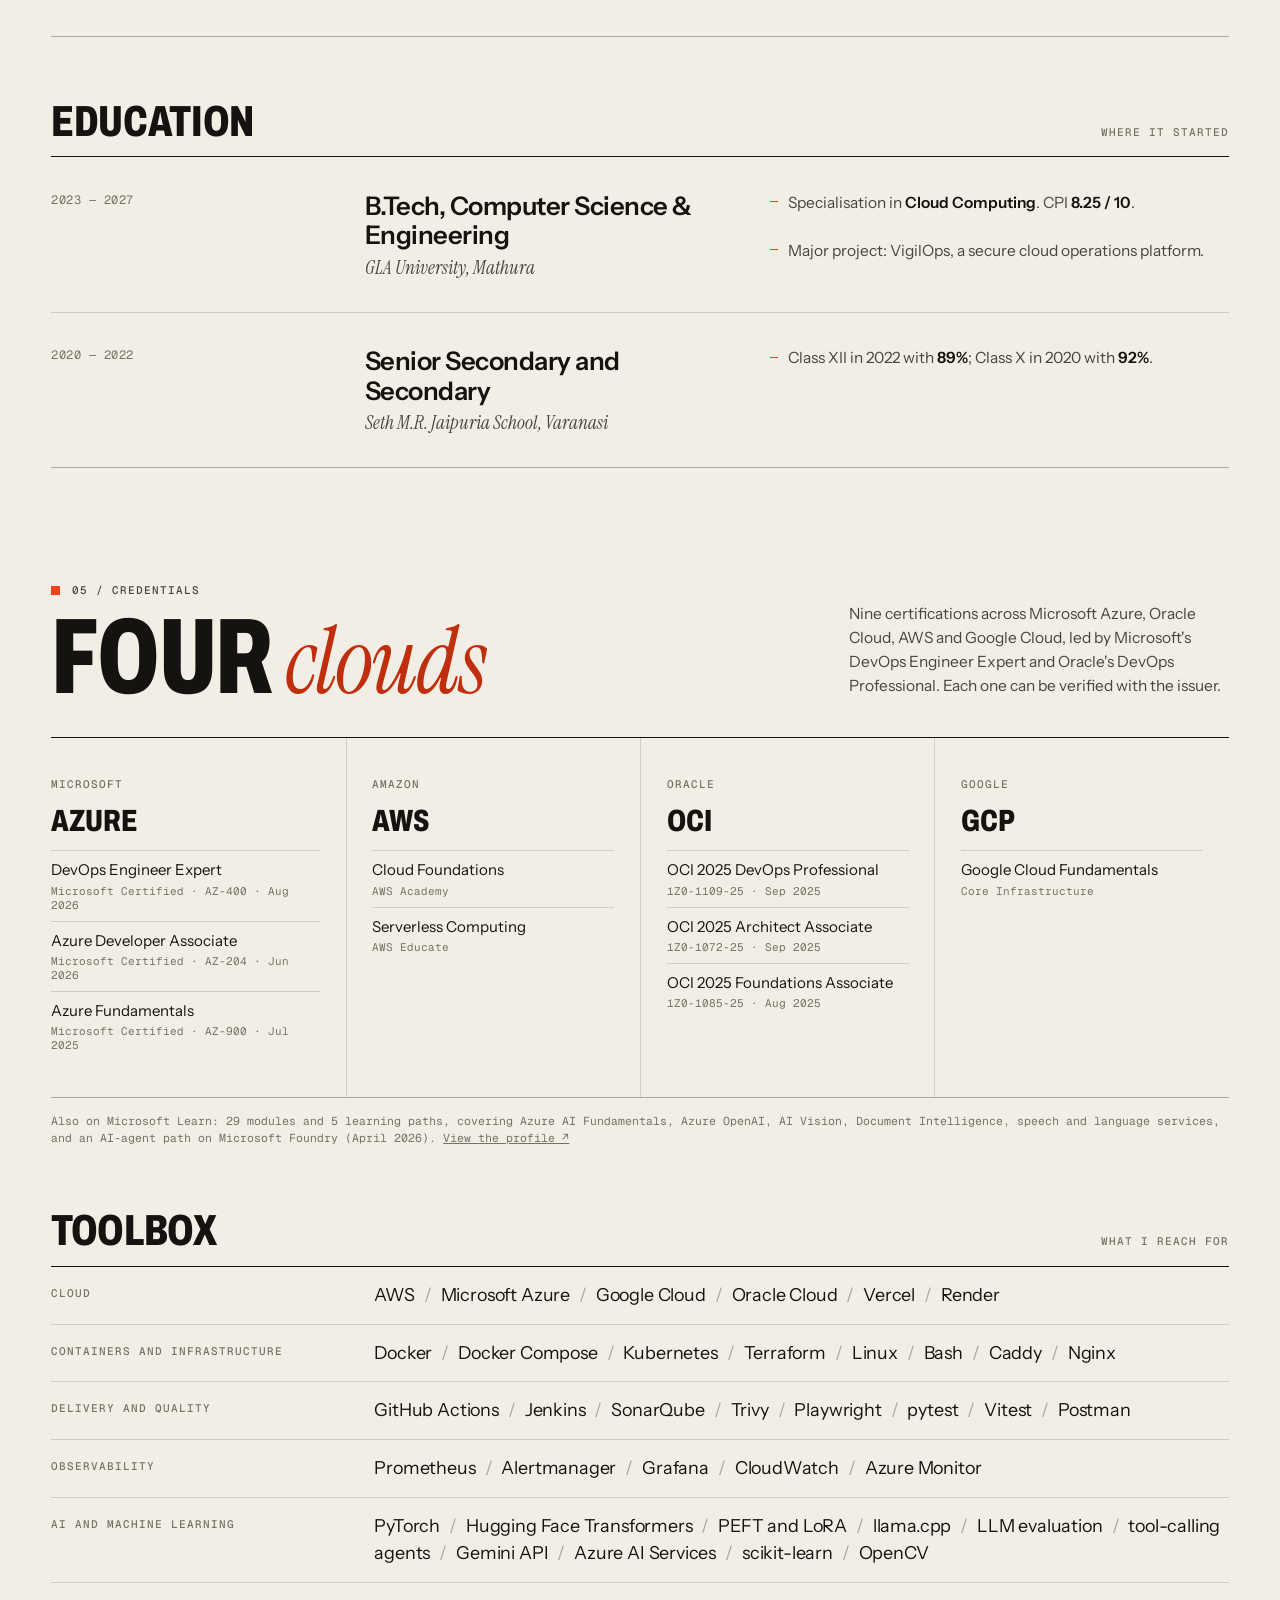
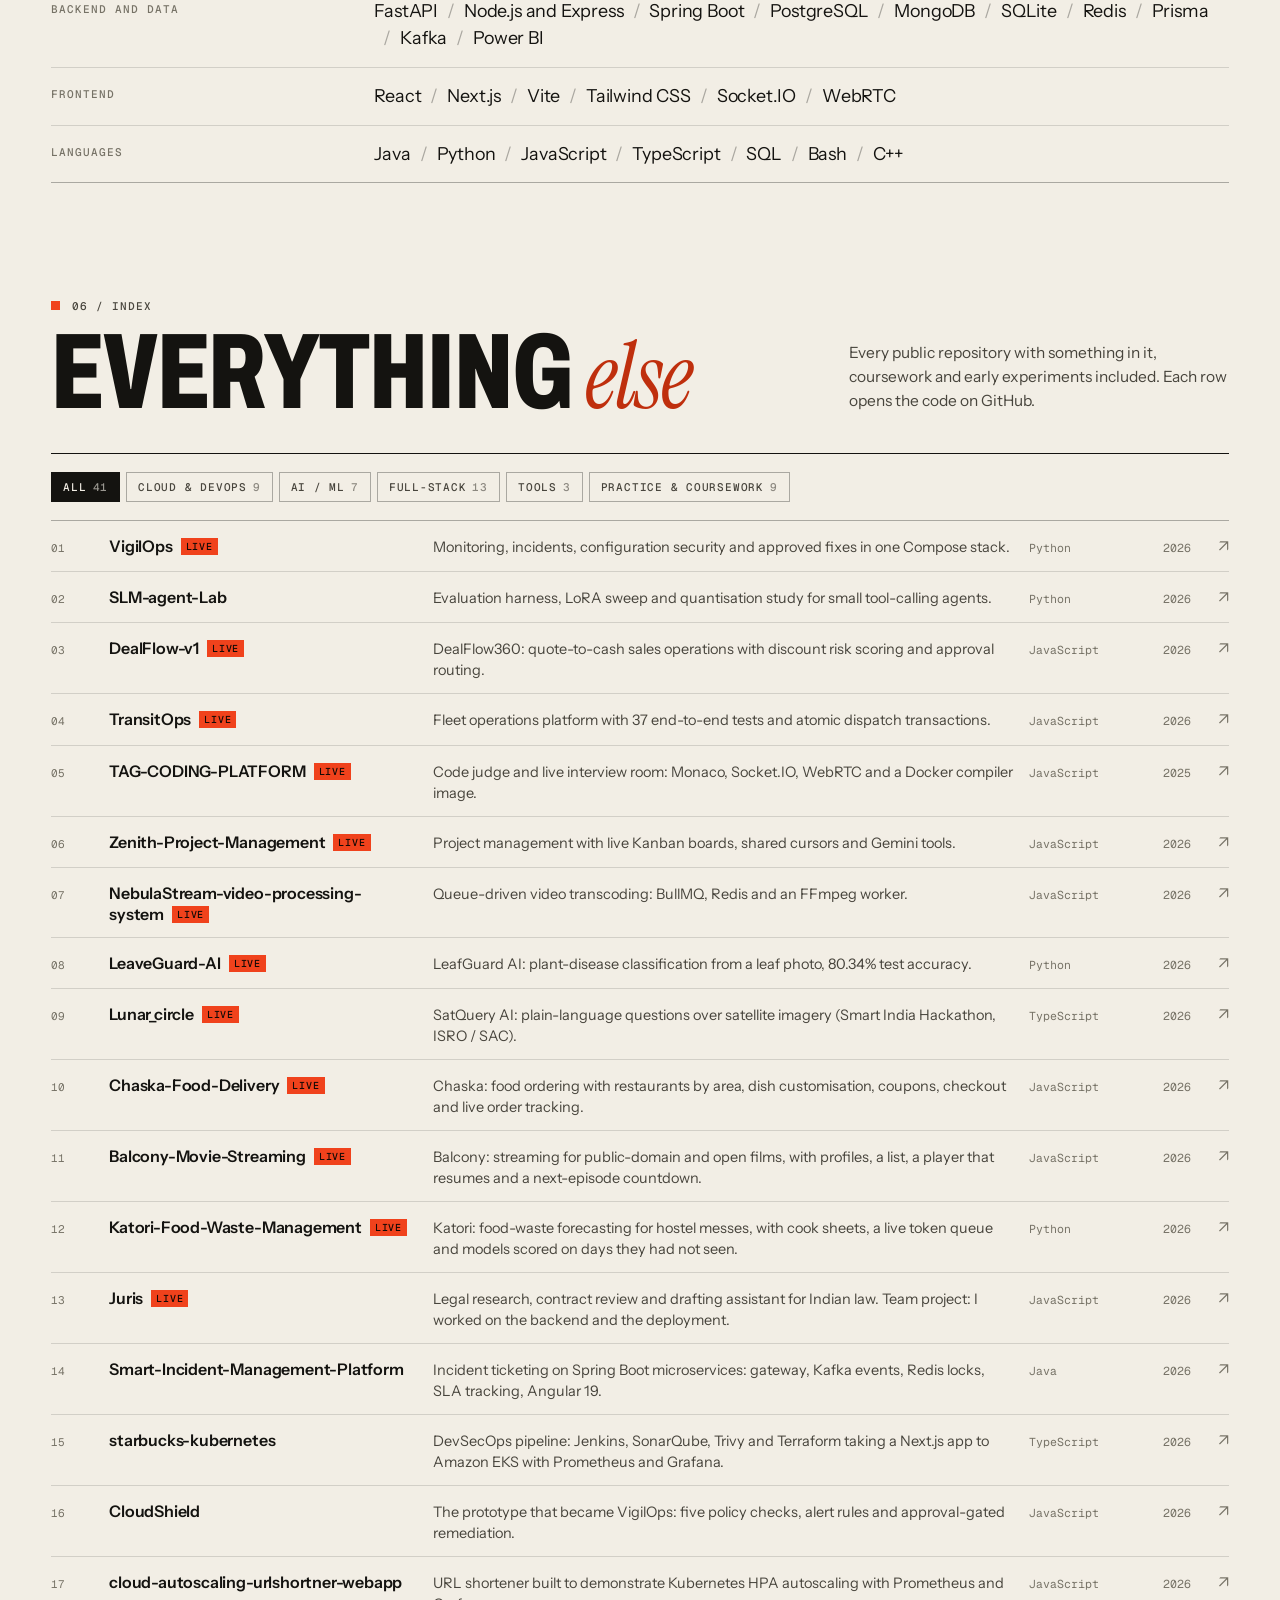
==== commit 2774ee24: "Add hanging pull-cord theme switch under theme button" ====
--- a/index.html
+++ b/index.html
@@ -48,10 +48,16 @@
     <div class="top-actions">
       <a class="tool cv" href="resume/">Résumé</a>
       <button class="tool" type="button" data-cmdk aria-label="Open the command palette"><span class="t">Jump to</span> <kbd id="kbd">Ctrl K</kbd><span class="m">Menu</span></button>
-      <button class="tool" type="button" id="theme" aria-label="Switch between light and dark theme">
-        <svg class="moon" viewBox="0 0 16 16" aria-hidden="true"><path fill="currentColor" d="M6.2 1.2a6.8 6.8 0 1 0 8.6 8.6A5.6 5.6 0 0 1 6.2 1.2Z"/></svg>
-        <svg class="sun" viewBox="0 0 16 16" aria-hidden="true"><path fill="none" stroke="currentColor" stroke-width="1.5" d="M8 1v2M8 13v2M1 8h2M13 8h2M3 3l1.4 1.4M11.6 11.6 13 13M13 3l-1.4 1.4M4.4 11.6 3 13"/><rect x="5.5" y="5.5" width="5" height="5" fill="currentColor"/></svg>
-      </button>
+      <div class="theme-dock">
+        <button class="tool" type="button" id="theme" aria-label="Switch between light and dark theme">
+          <svg class="moon" viewBox="0 0 16 16" aria-hidden="true"><path fill="currentColor" d="M6.2 1.2a6.8 6.8 0 1 0 8.6 8.6A5.6 5.6 0 0 1 6.2 1.2Z"/></svg>
+          <svg class="sun" viewBox="0 0 16 16" aria-hidden="true"><path fill="none" stroke="currentColor" stroke-width="1.5" d="M8 1v2M8 13v2M1 8h2M13 8h2M3 3l1.4 1.4M11.6 11.6 13 13M13 3l-1.4 1.4M4.4 11.6 3 13"/><rect x="5.5" y="5.5" width="5" height="5" fill="currentColor"/></svg>
+        </button>
+        <div class="cord" id="cord">
+          <canvas class="cord__cv" aria-hidden="true"></canvas>
+          <button class="cord__hit" id="cordHit" type="button" role="switch" aria-checked="false" aria-label="Pull cord to switch between light and dark theme"></button>
+        </div>
+      </div>
     </div>
   </div>
 </div>
--- a/assets/css/site.css
+++ b/assets/css/site.css
@@ -159,6 +159,39 @@
 html[data-theme="dark"] .tool .sun { display: block; }
 html[data-theme="dark"] .tool .moon { display: none; }
 
+.theme-dock { position: relative; display: flex; align-items: center; }
+.cord {
+  position: absolute;
+  top: 100%;
+  left: 50%;
+  transform: translateX(-50%);
+  width: 120px;
+  height: 220px;
+  pointer-events: none;
+  overflow: hidden;
+}
+.cord__cv {
+  position: absolute;
+  inset: 0;
+  width: 100%;
+  height: 100%;
+}
+.cord__hit {
+  position: absolute;
+  left: 0;
+  top: 0;
+  width: 52px;
+  height: 52px;
+  margin: -26px 0 0 -26px;
+  border-radius: 50%;
+  pointer-events: auto;
+  touch-action: none;
+  cursor: grab;
+  -webkit-tap-highlight-color: transparent;
+}
+.cord__hit:active, .cord.dragging .cord__hit { cursor: grabbing; }
+.cord.dragging { cursor: grabbing; }
+
 /* ---------- hero ---------- */
 
 .hero { padding: clamp(18px, 3vw, 36px) 0 0; position: relative; }
@@ -214,6 +247,10 @@
   width: 116px; height: 116px; object-fit: cover;
   filter: grayscale(1) contrast(1.08);
   border: 1px solid var(--line-2);
+  transition: filter 0.35s var(--ease);
+}
+.portrait:hover img {
+  filter: grayscale(0) contrast(1);
 }
 .portrait::after {
   content: ""; position: absolute; right: -7px; bottom: -7px; width: 22px; height: 22px;
